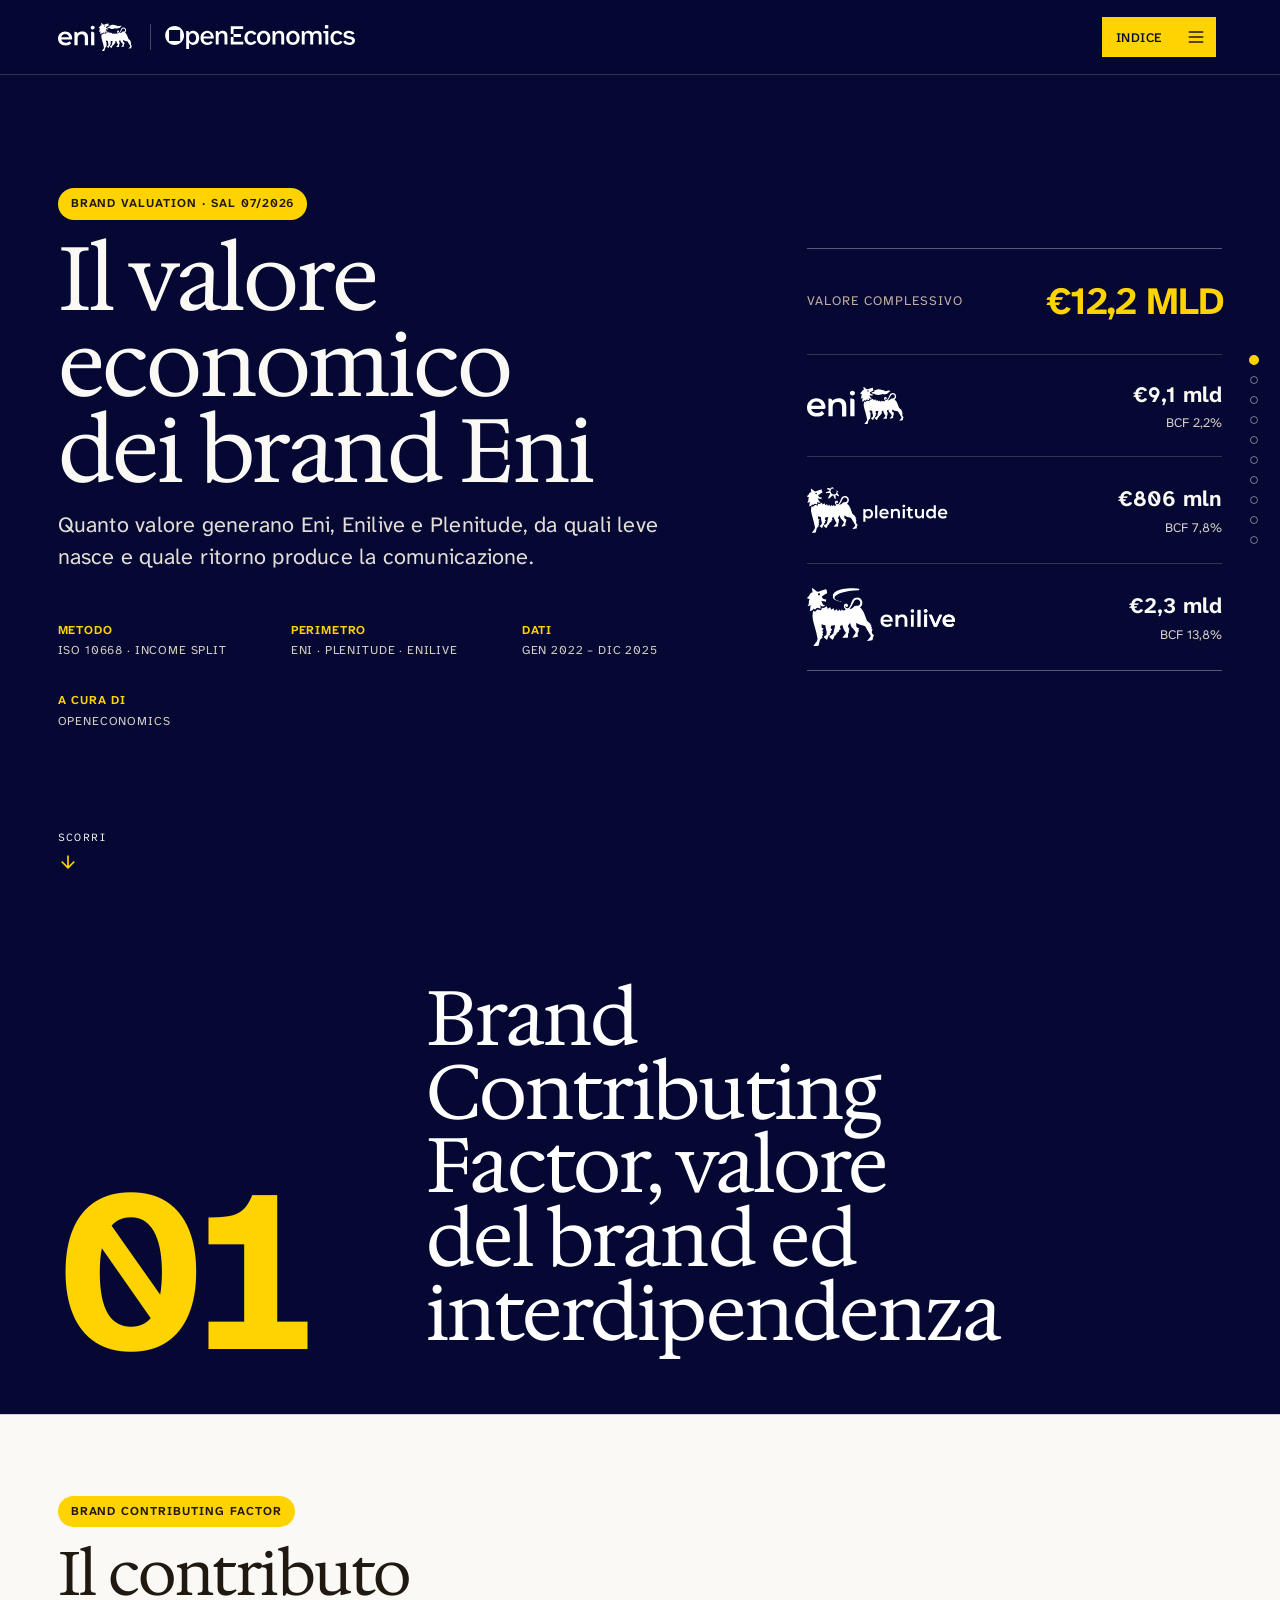
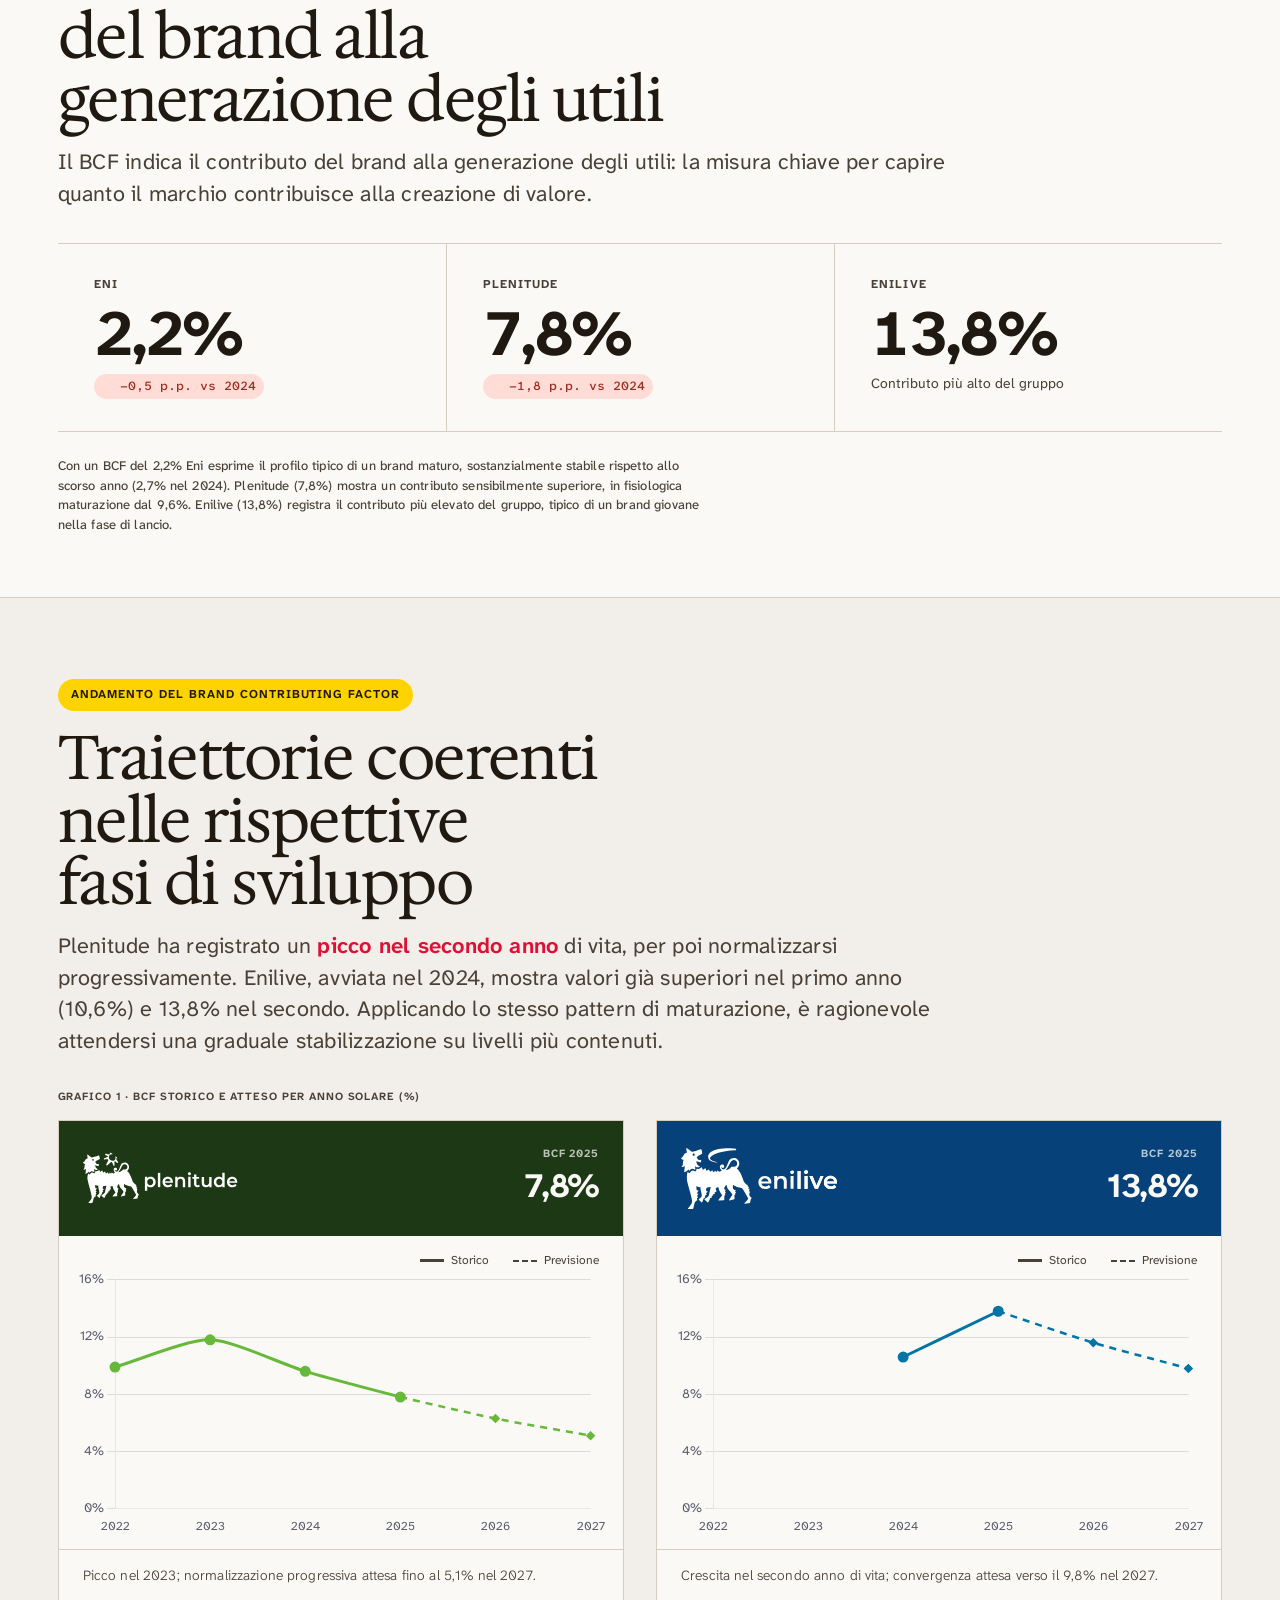
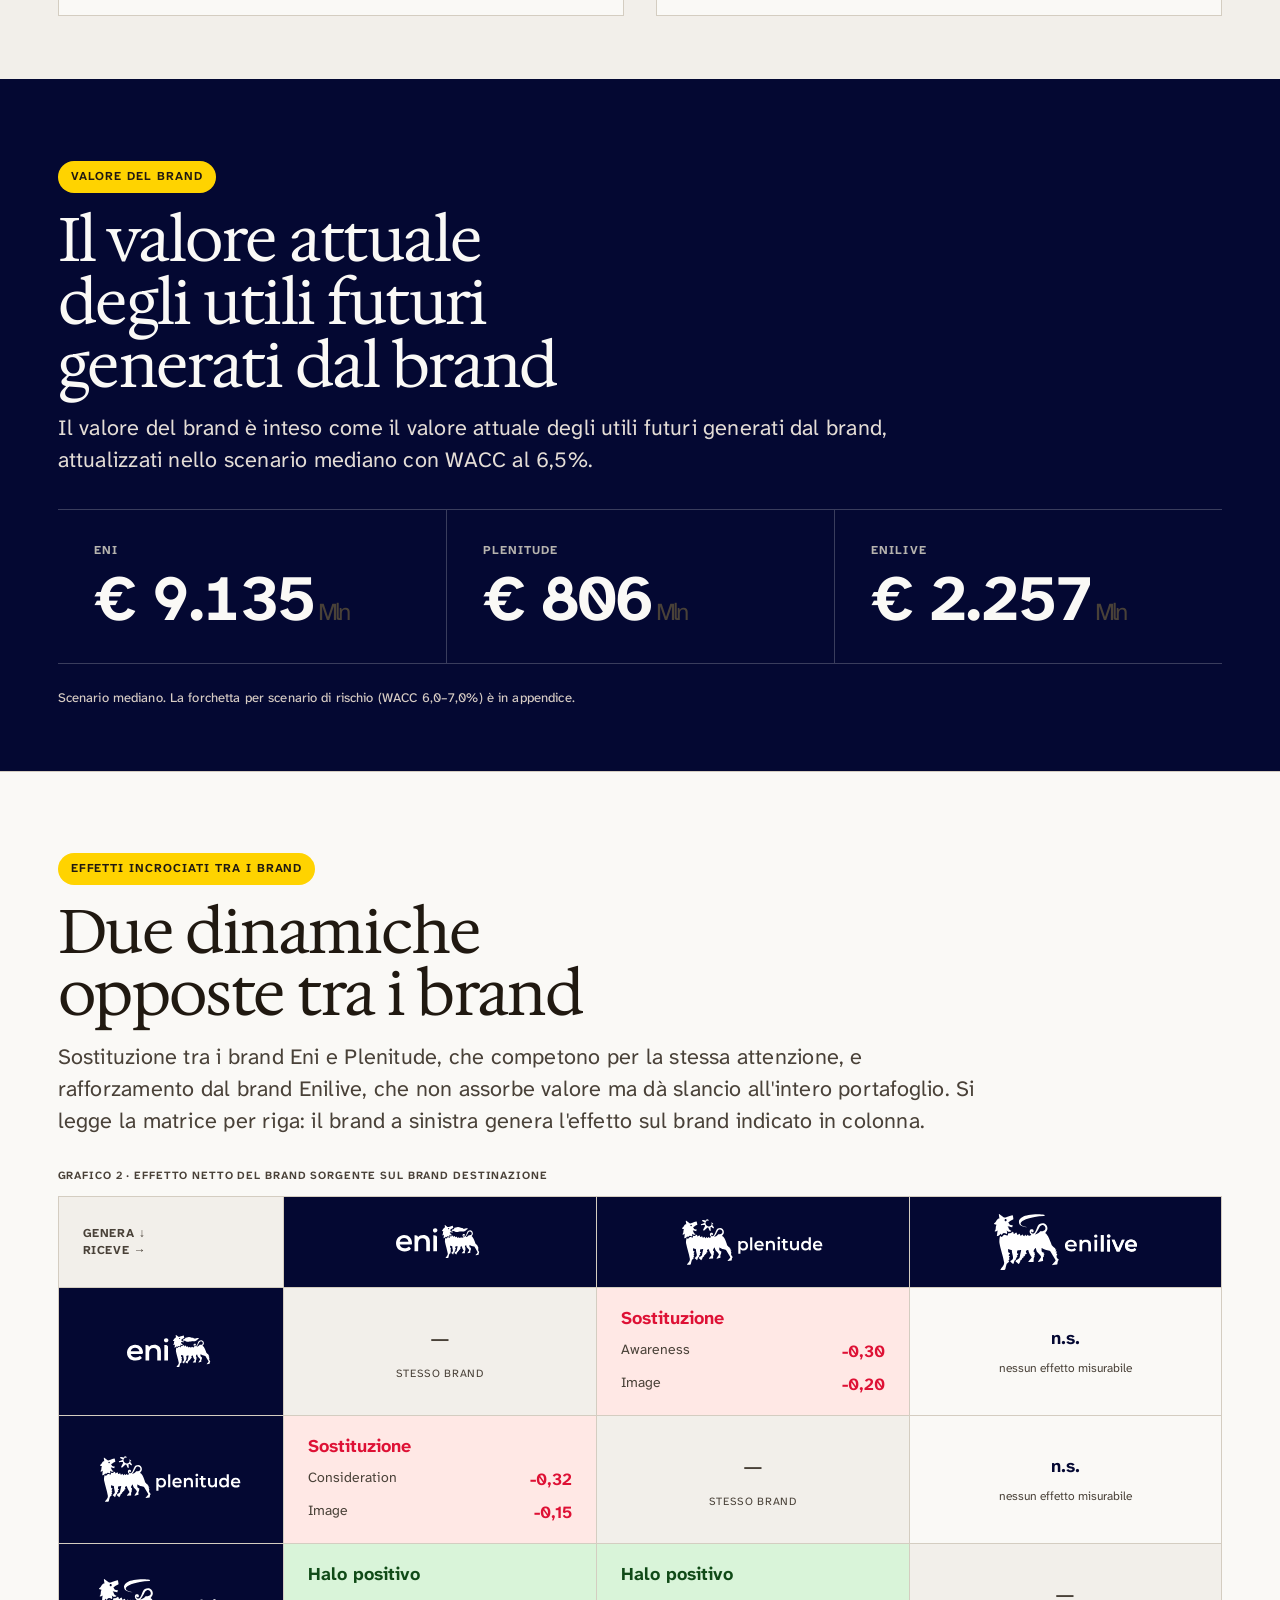
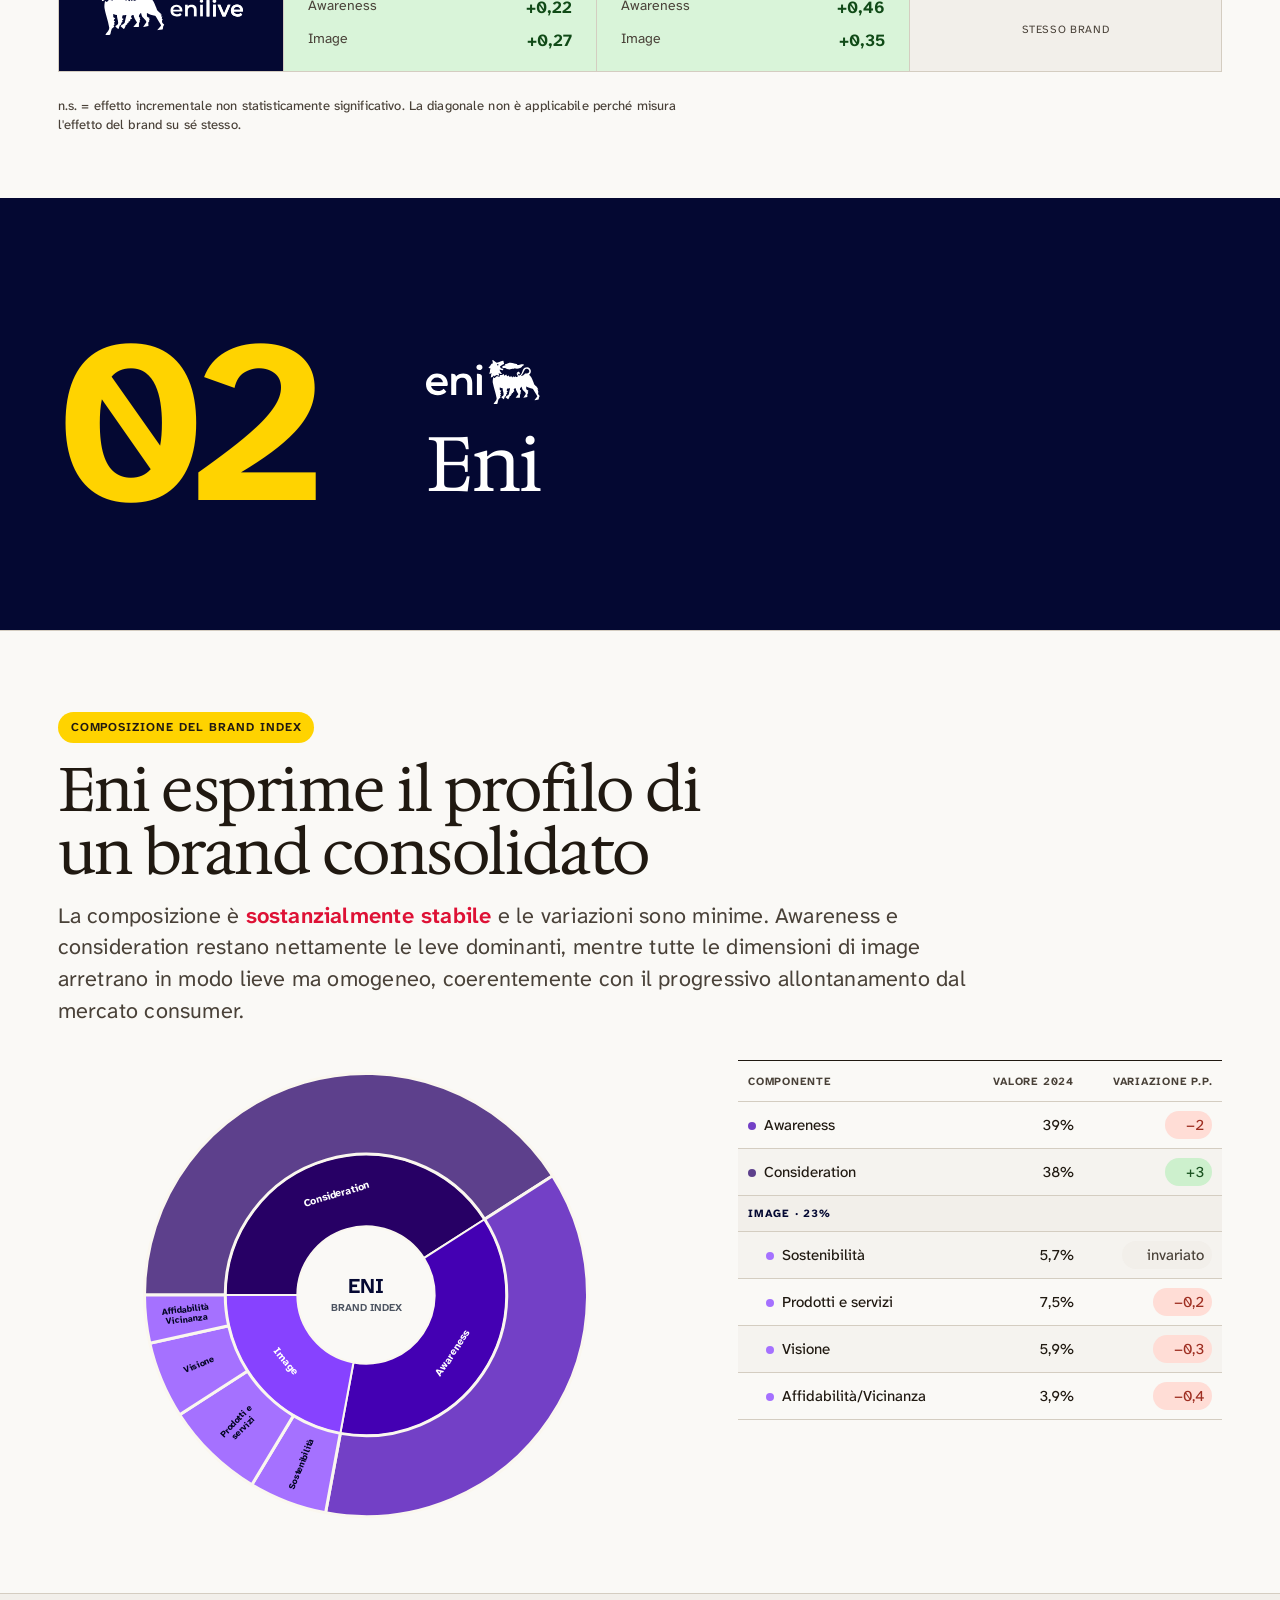
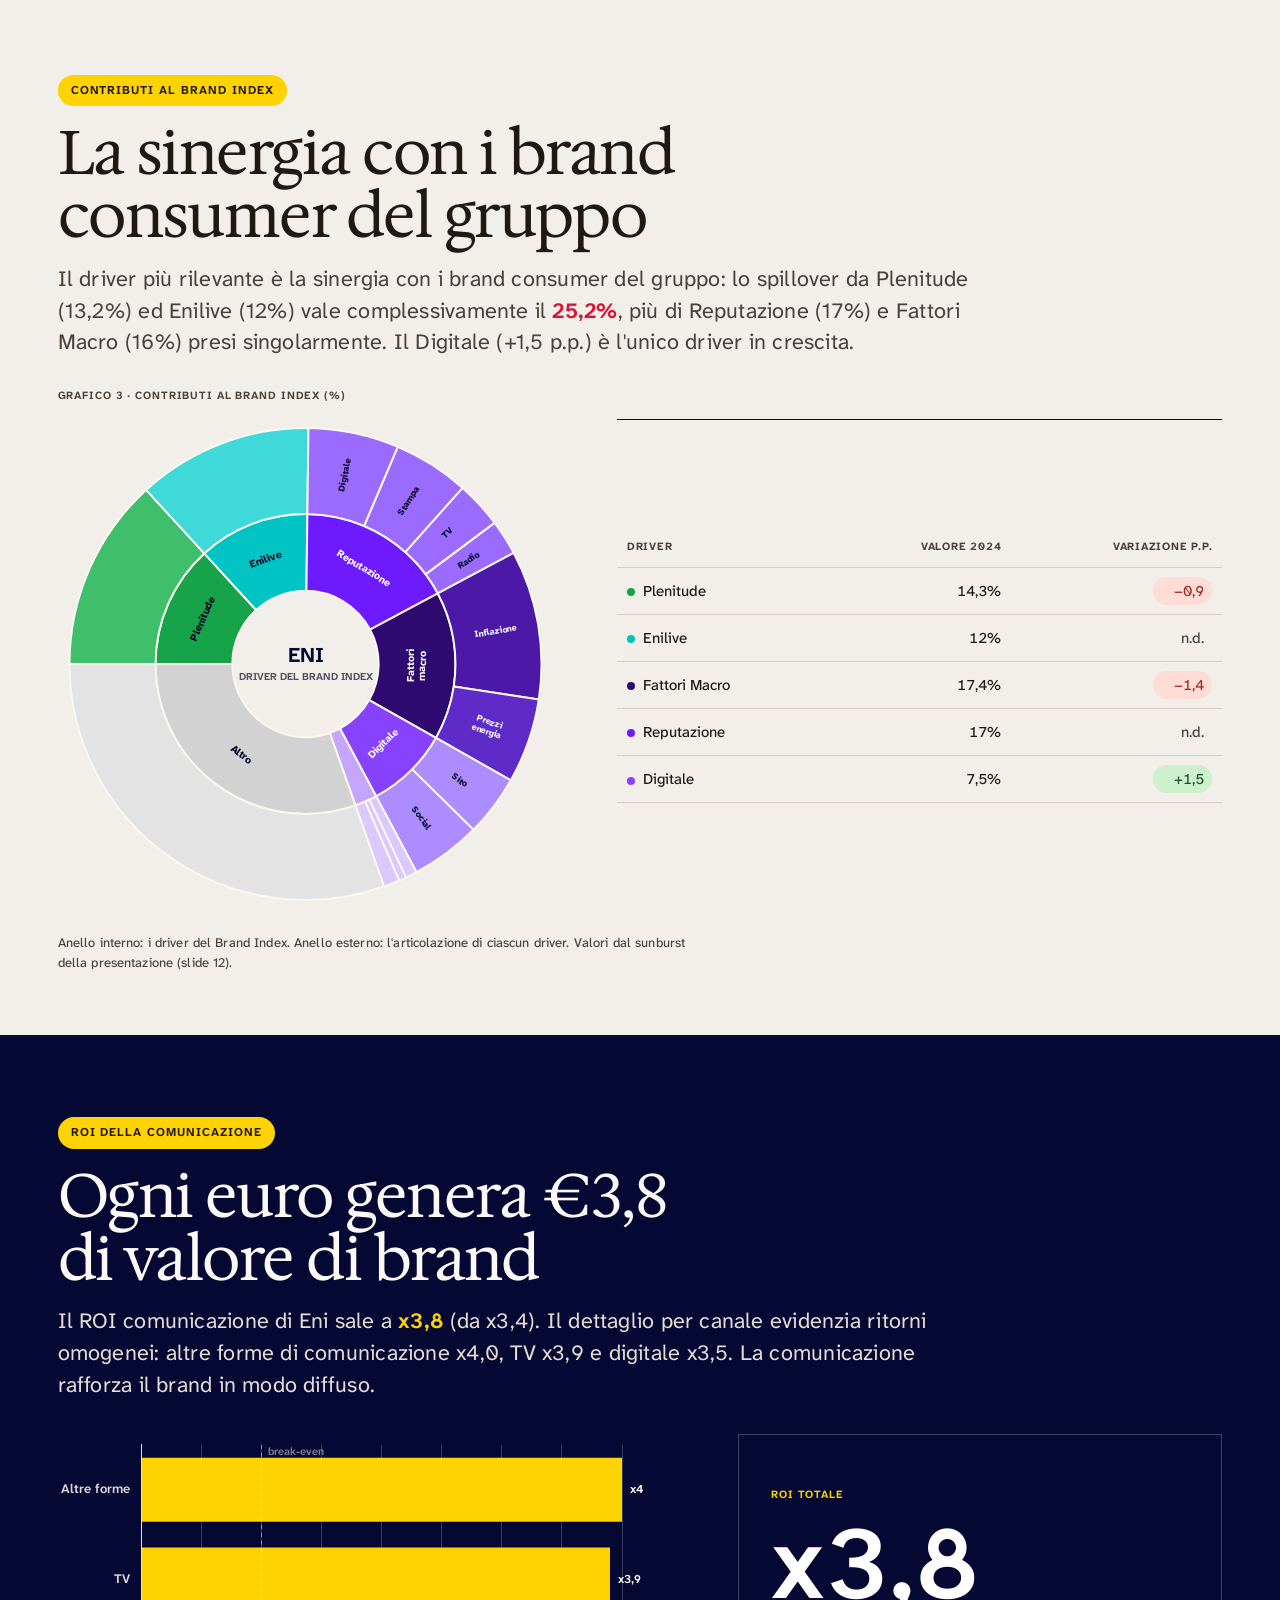
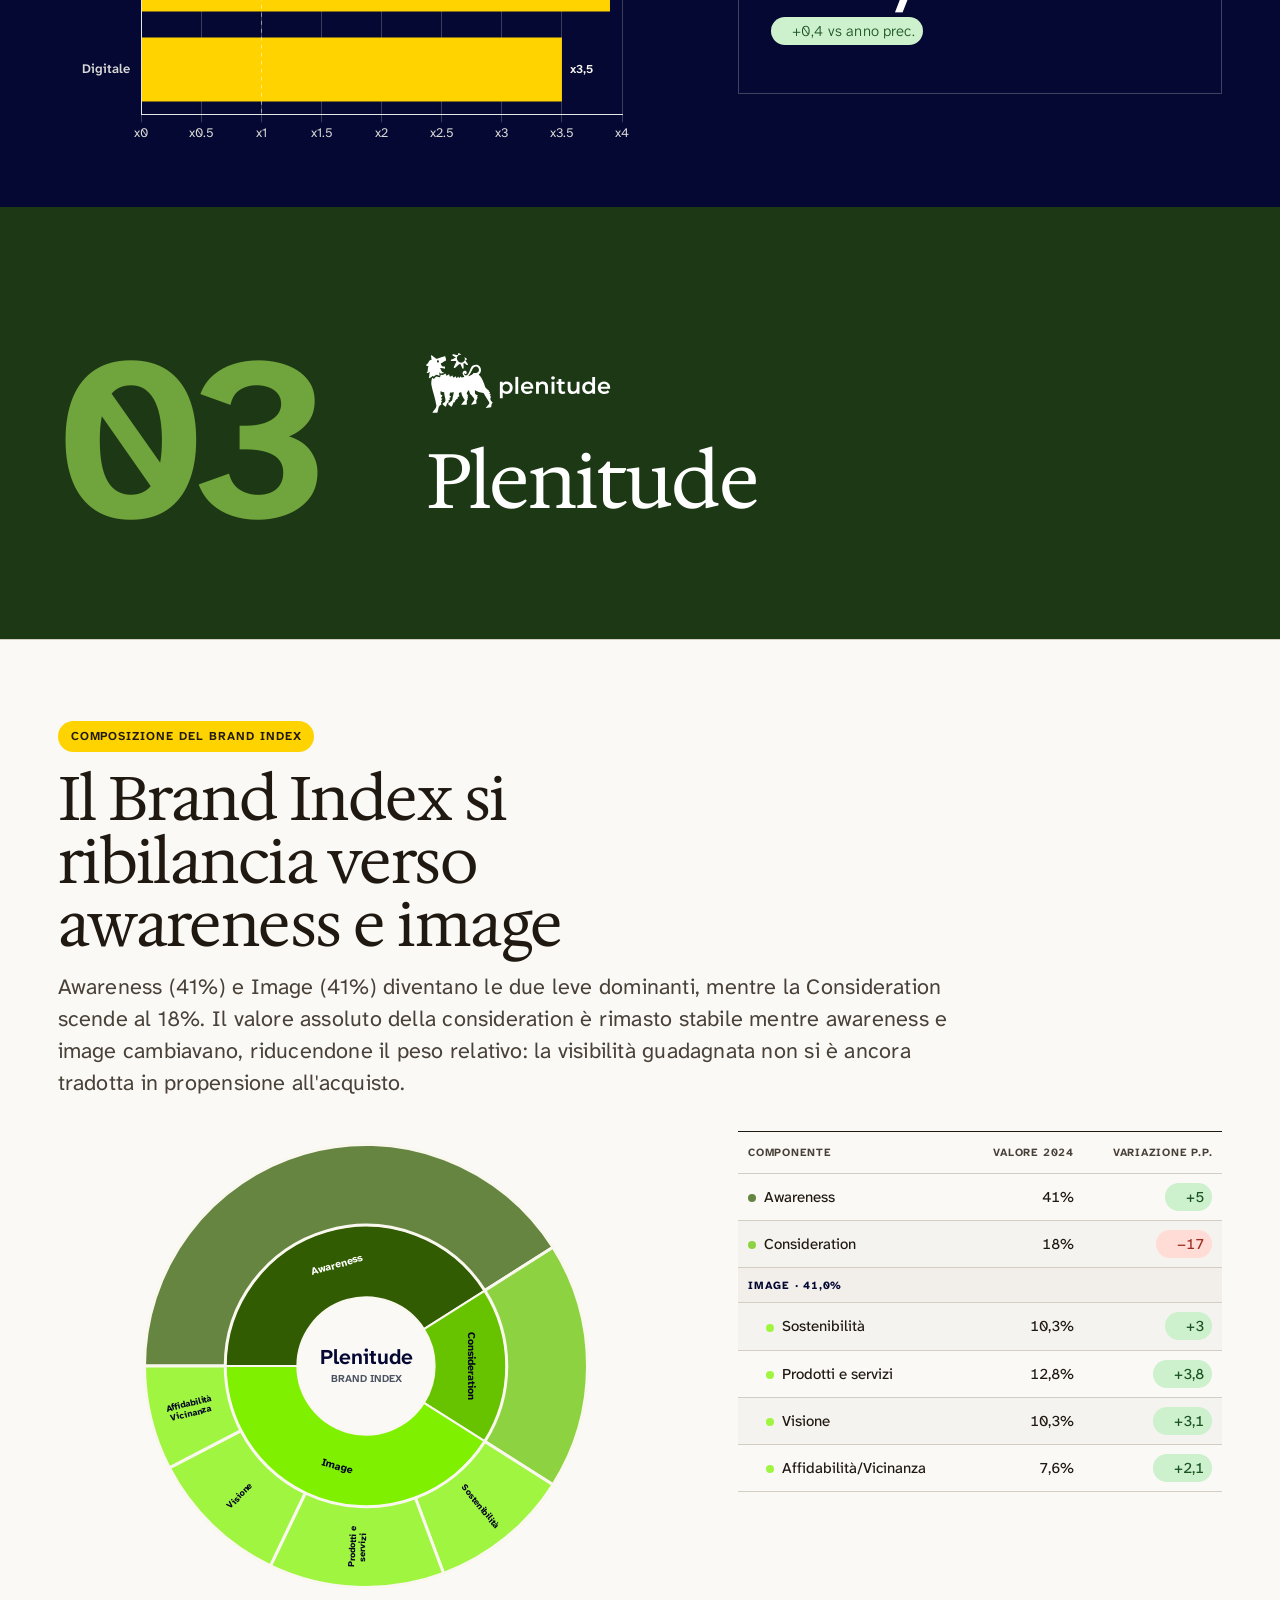
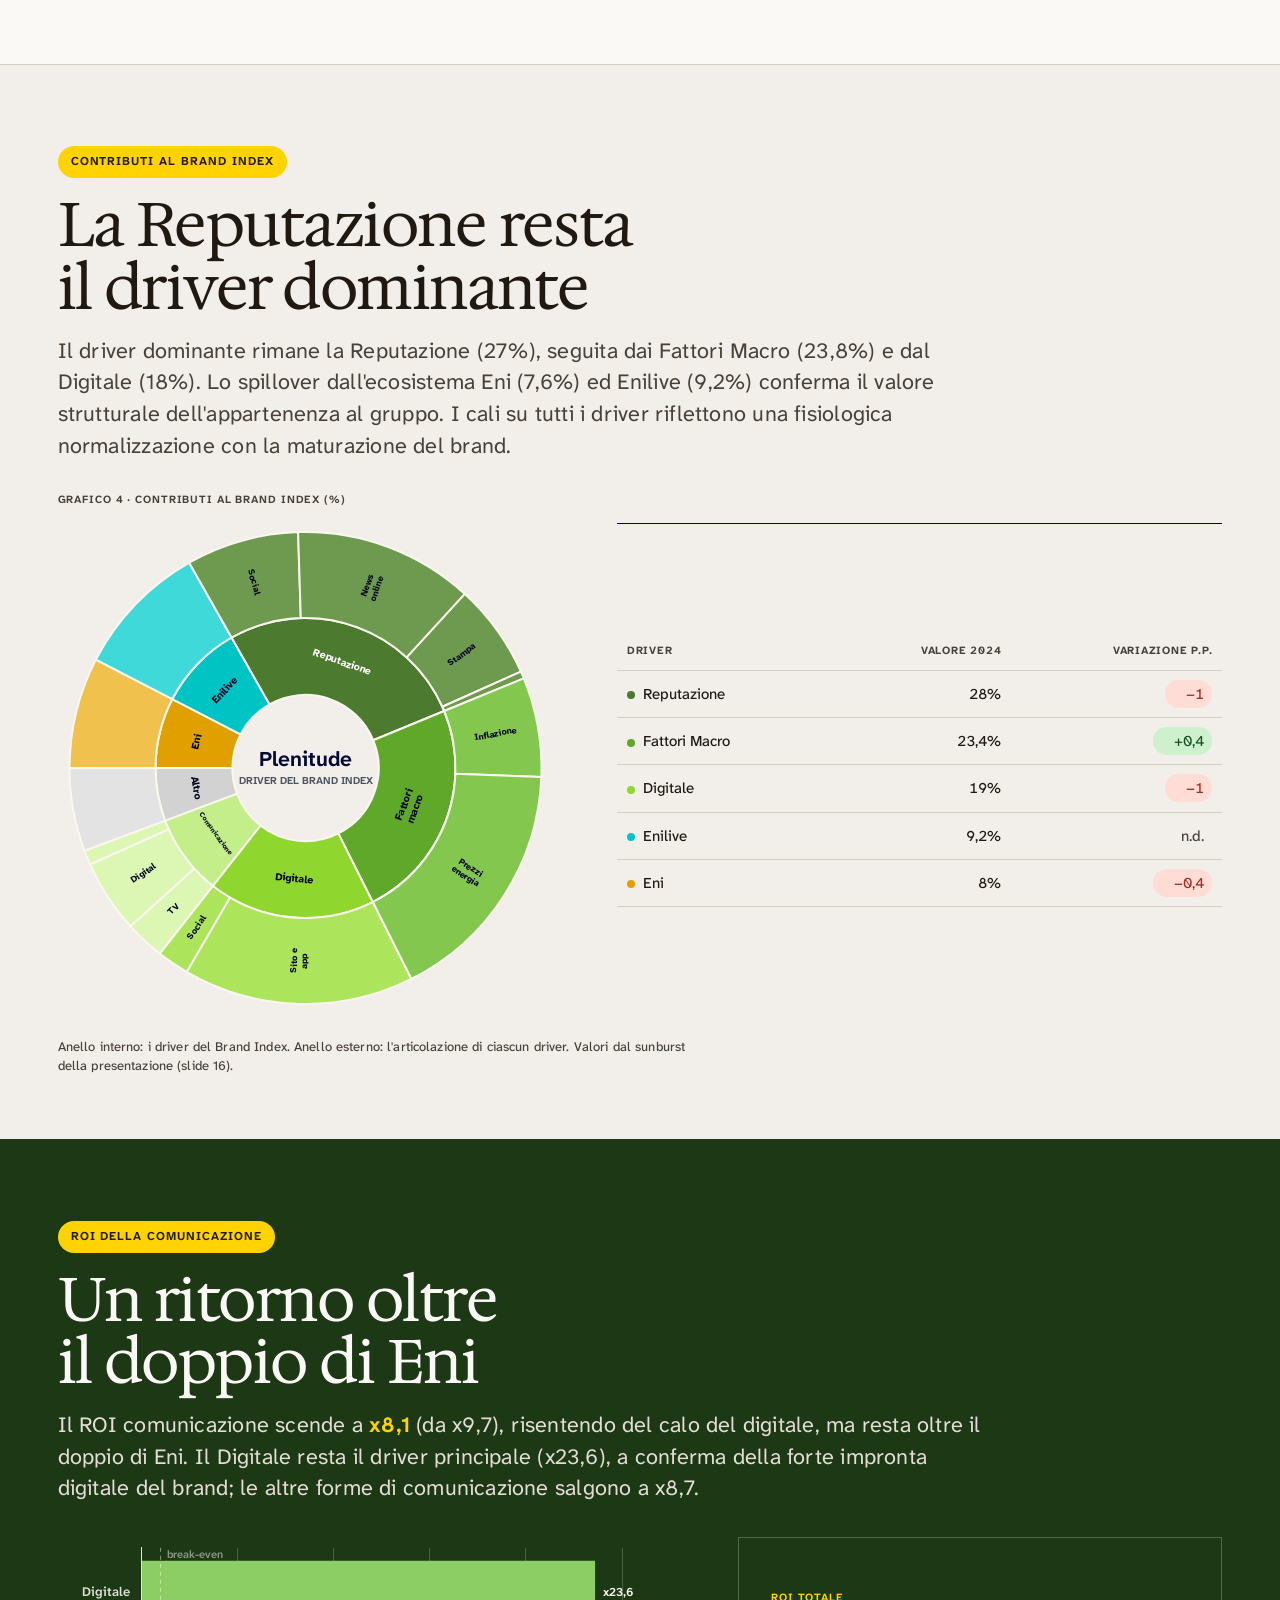
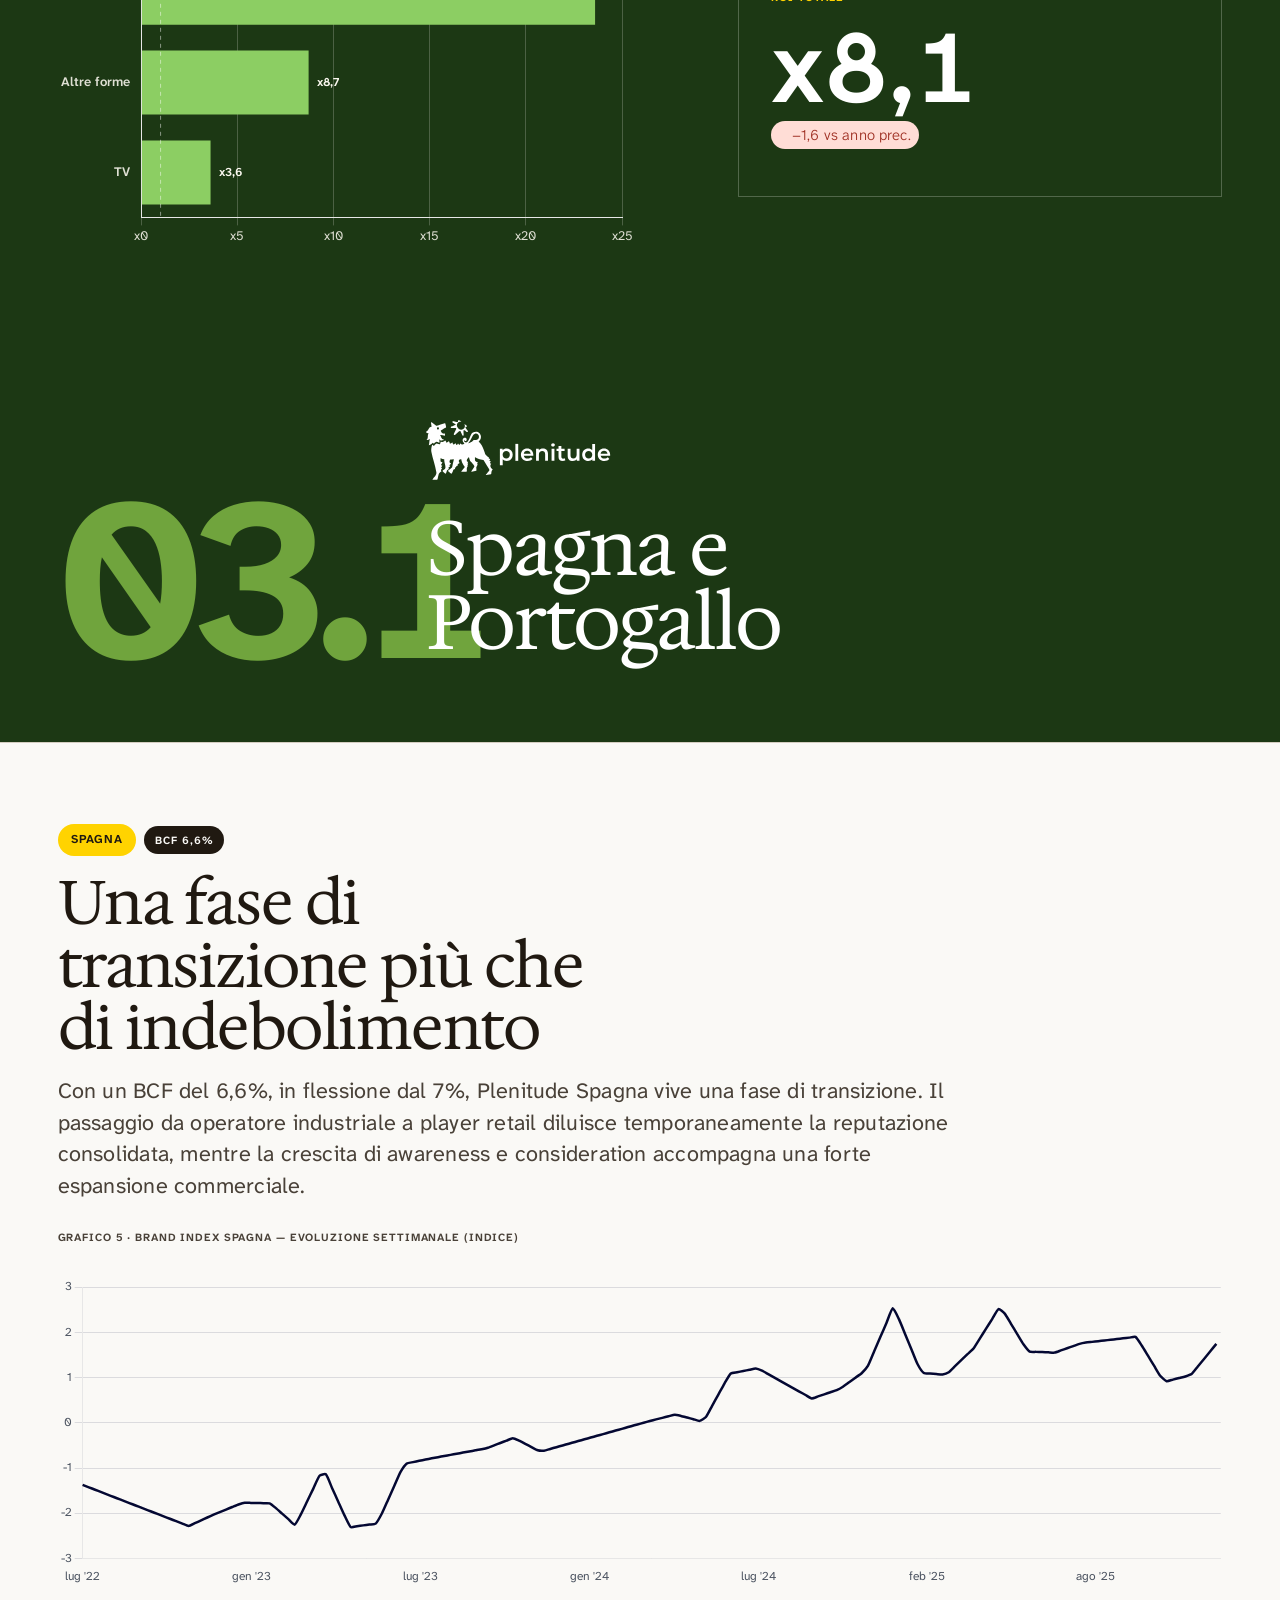
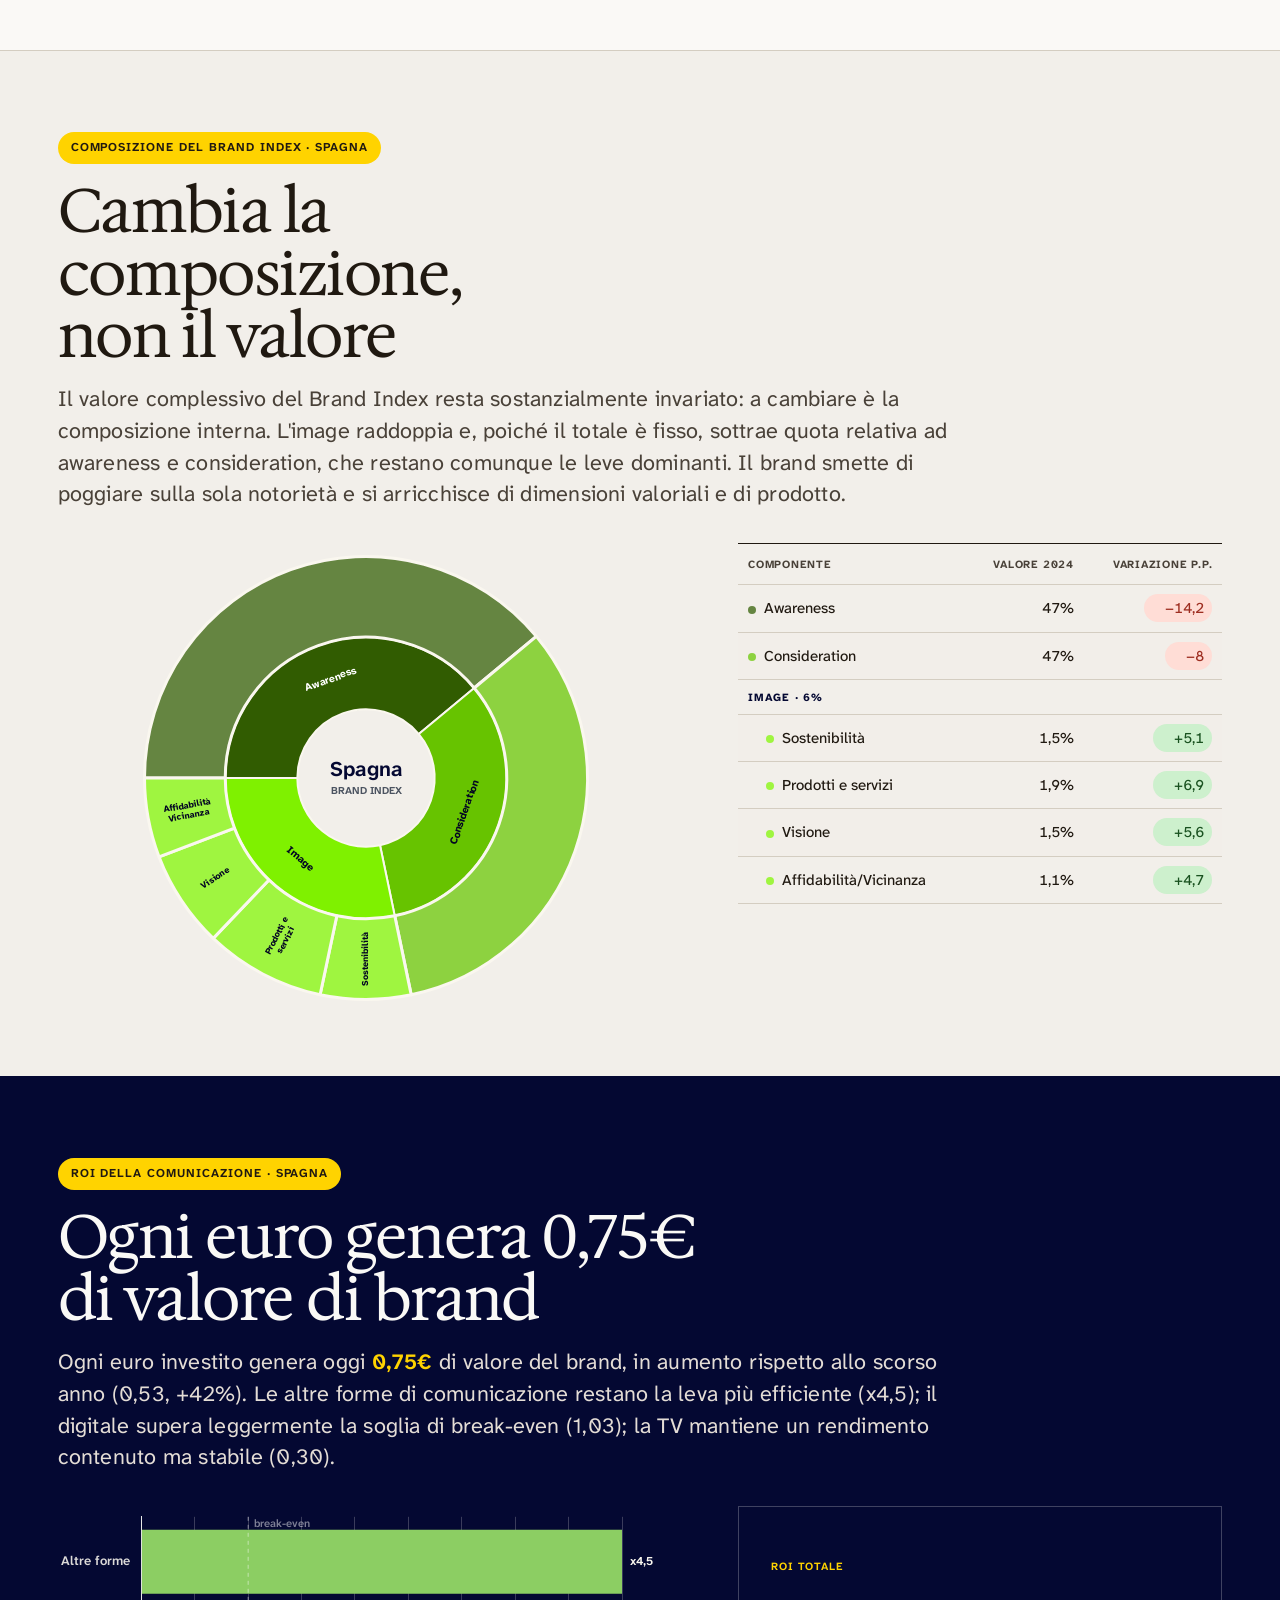
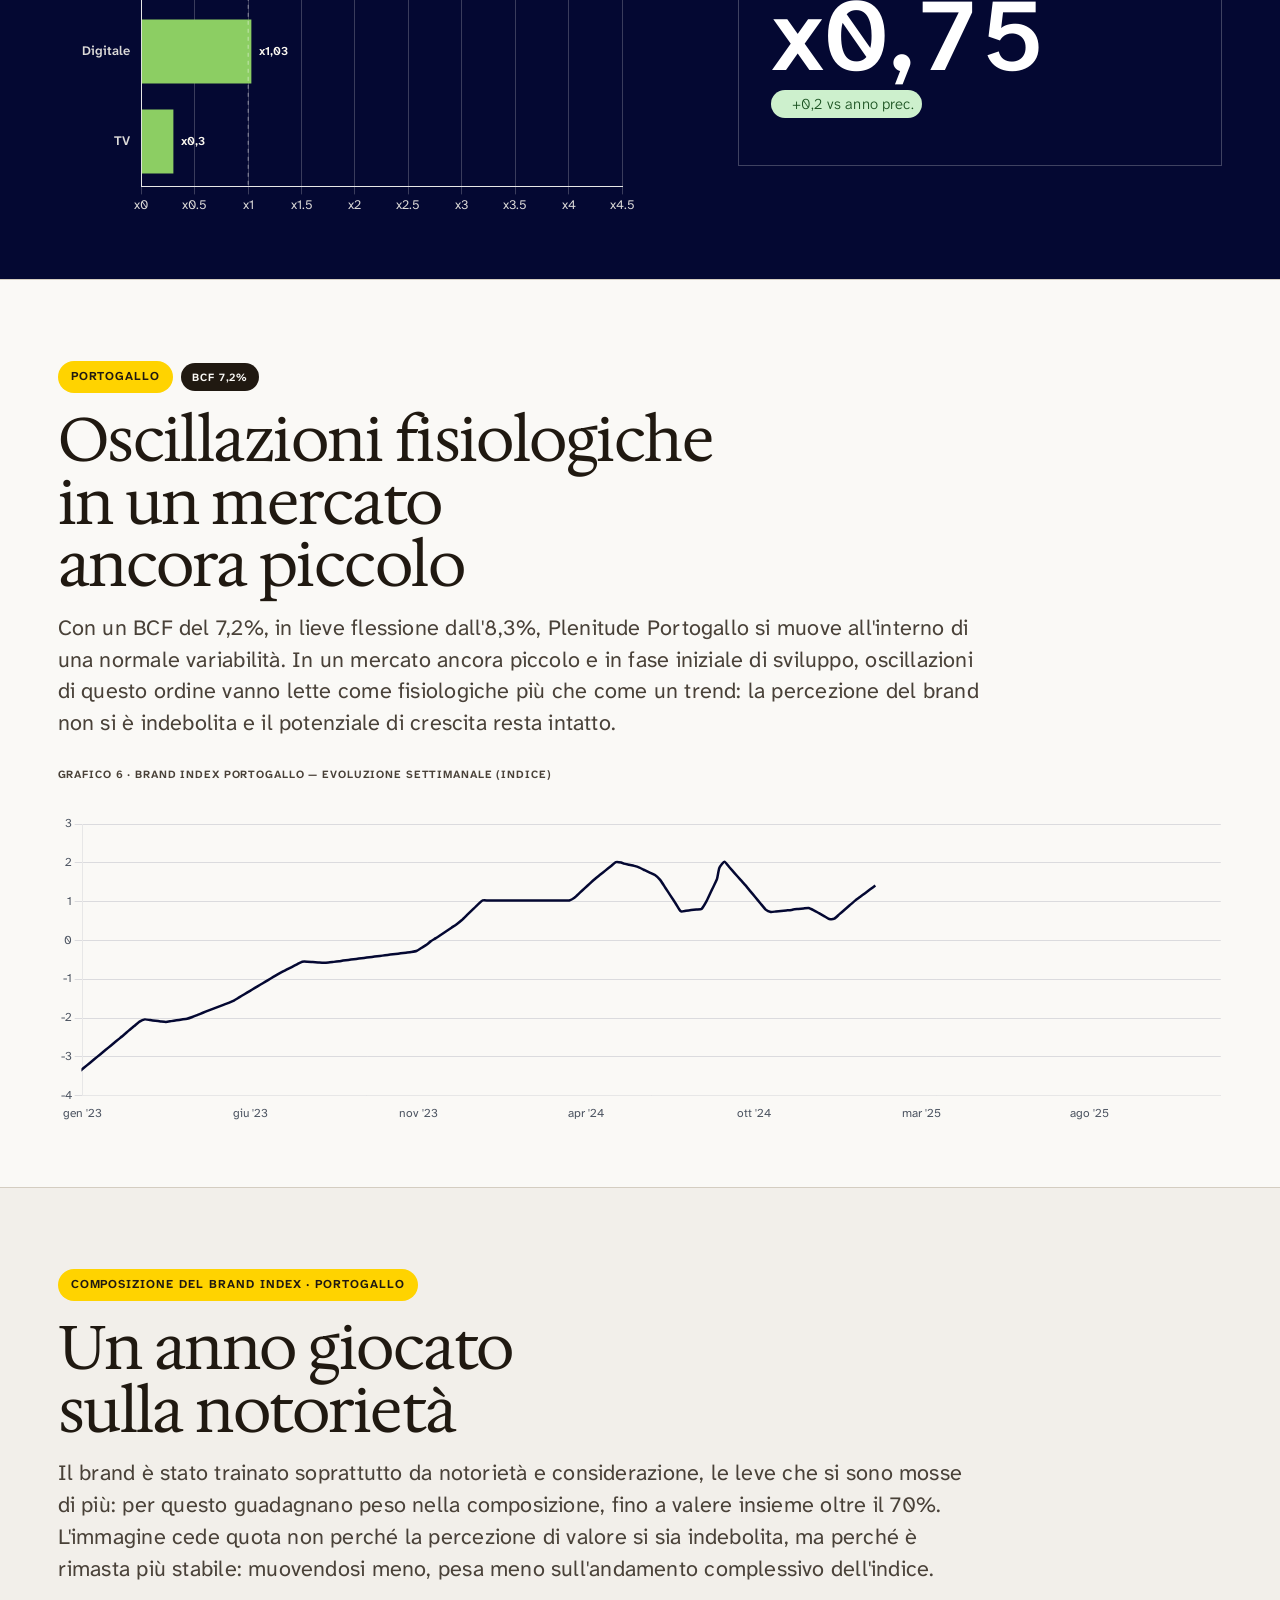
==== index.html @ bb9677ac "Initial import of ENI_BrandValue_web" ====
<!doctype html>
<!-- ============================================================================
     ENI · Enilive · Plenitude — Brand Value  |  Presentazione a scroll (OE DS v4)
     Standalone: apri index.html nel browser. Nessun build, nessuna rete.
     Sposta la cartella dove vuoi: i percorsi sono relativi (ds-kit/, data.js).
     ============================================================================ -->
<html lang="it">
<head>
<meta charset="utf-8">
<meta name="viewport" content="width=device-width,initial-scale=1">
<title>Brand Value — Eni, Enilive e Plenitude · SAL 07/2026</title>
<link rel="stylesheet" href="ds-kit/fonts.css">
<link rel="stylesheet" href="ds-kit/colors_and_type.css">
<link rel="stylesheet" href="ds-kit/components.css">
<style>
:root{ --chip-cap:#B9FF69; --maxw:1140px; --pad:clamp(24px,5vw,72px); }
body{
  --accent:var(--oe-bluette-700); --accent-deep:var(--oe-bluette-900);
  --tint:var(--oe-bluette-050); --pop:var(--oe-lime-400); --pop-on-dark:var(--oe-lime-400);
  /* colori di brand per la data-viz (dataviz palette DS) */
  --c-eni:var(--oe-yellow-600); --c-plenitude:var(--oe-lime-500); --c-enilive:var(--oe-green-600);
}
*,*::before,*::after{box-sizing:border-box}
html{scroll-behavior:smooth}
body{margin:0;font-family:var(--oe-font-sans);font-weight:300;color:var(--oe-fg);background:#fff;font-size:20px;line-height:1.45;overflow-x:hidden}
img{max-width:100%;display:block;height:auto}
p{margin:0}

/* ── deck / slide ── */
.deck{scroll-snap-type:y proximity}
.slide{min-height:100svh;display:flex;flex-direction:column;justify-content:center;padding:96px var(--pad) 84px;scroll-snap-align:start;position:relative;overflow:hidden}
.slide__inner{max-width:var(--maxw);margin:0 auto;width:100%;position:relative;z-index:2}
.s-tint{background:var(--tint)}
.s-light{background:#fff}
.s-light2{background:var(--oe-gray-100)}
.s-dark{background:var(--accent-deep);color:#fff}
.s-dark h1,.s-dark h2,.s-dark h3{color:#fff}
.s-accent{background:var(--accent);color:#fff}
.s-accent h1,.s-accent h2,.s-accent h3{color:#fff}
[data-dark] h1,[data-dark] h2,[data-dark] h3{color:#fff}
.s-light:not(:first-child)::before,.s-light2::before,.s-tint::before{content:"";position:absolute;left:0;right:0;top:0;height:1px;background:var(--oe-gray-200)}

/* ── tipografia ── */
h1{font-family:var(--oe-font-serif);font-size:clamp(40px,6vw,78px);font-weight:400;line-height:1.03;margin:0;letter-spacing:-.01em}
h2{font-family:var(--oe-font-serif);font-size:clamp(28px,4.2vw,50px);font-weight:400;line-height:1.08;margin:0}
h3{font-family:var(--oe-font-sans);font-weight:600;font-size:20px;margin:0;line-height:1.25}
.lead{font-size:clamp(17px,1.7vw,21px);max-width:70ch;margin-top:20px;color:var(--oe-gray-700);font-weight:300}
.s-dark .lead,.s-accent .lead{color:rgba(255,255,255,.86)}
.lead strong,.body strong{font-weight:600;color:var(--oe-fg)}
.s-dark .lead strong,.s-accent .lead strong{color:#fff}
.lead .hl{color:var(--accent);font-weight:600}
.s-dark .lead .hl,.s-accent .lead .hl{color:var(--pop)}
.body{font-size:16px;line-height:1.6;color:var(--oe-gray-700);font-weight:300;max-width:66ch}
.s-dark .body{color:rgba(255,255,255,.8)}

/* ── chip ── */
.eyebrow-wrap{margin-bottom:20px;display:flex;gap:10px;flex-wrap:wrap;align-items:center}
.chip-cap{display:inline-block;font-family:var(--oe-font-mono);font-size:13px;font-weight:500;text-transform:uppercase;letter-spacing:.03em;background:var(--chip-cap);color:#000;padding:6px 12px;border-radius:2px}
.subchip{display:inline-block;font-family:var(--oe-font-mono);font-size:12px;font-weight:600;text-transform:uppercase;letter-spacing:.03em;background:var(--accent);color:#fff;padding:5px 11px;border-radius:2px}
.s-dark .subchip,.s-accent .subchip{background:#fff;color:var(--accent)}
.fig-label{font-family:var(--oe-font-mono);font-weight:500;font-size:12px;letter-spacing:.04em;text-transform:uppercase;color:var(--oe-gray-600);margin-bottom:10px}
.s-dark .fig-label,.s-accent .fig-label{color:var(--pop)}

/* ── numeri / KPI ── */
.num{font-family:var(--oe-font-sans);font-variant-numeric:tabular-nums;font-feature-settings:"tnum" 1}
.kpi-row{display:grid;grid-template-columns:repeat(auto-fit,minmax(210px,1fr));gap:20px;margin-top:40px}
.kpi{background:#fff;box-shadow:var(--oe-shadow-1);padding:28px 26px;display:flex;flex-direction:column;gap:8px;border-top:3px solid var(--brandc,var(--accent));transition:box-shadow .22s,transform .22s}
.kpi:hover{box-shadow:var(--oe-shadow-2);transform:translateY(-3px)}
.kpi .brand{font-family:var(--oe-font-mono);font-size:12px;text-transform:uppercase;letter-spacing:.03em;color:var(--oe-gray-600)}
.kpi .val{font-family:var(--oe-font-sans);font-variant-numeric:tabular-nums;font-size:clamp(38px,4.6vw,56px);font-weight:600;line-height:1;color:#2C2C2C}
.kpi .unit{font-size:.5em;font-weight:400;color:var(--oe-gray-600)}
.kpi .sub{font-size:13.5px;color:var(--oe-gray-700);font-weight:300;line-height:1.4}
.kpi .delta{font-family:var(--oe-font-mono);font-size:12.5px;display:inline-flex;align-items:center;gap:5px;font-weight:500}
.delta.up{color:var(--oe-lime-800)} .delta.down{color:var(--oe-magenta-700)} .delta.flat{color:var(--oe-gray-600)}
.delta svg{width:13px;height:13px;stroke-width:2.2;fill:none;stroke-linecap:round;stroke-linejoin:round}
.s-dark .kpi,.s-accent .kpi{background:rgba(255,255,255,.06);box-shadow:none;border-top-color:var(--brandc,var(--pop))}
.s-dark .kpi .val,.s-accent .kpi .val{color:#fff}
.s-dark .kpi .brand,.s-dark .kpi .sub,.s-accent .kpi .brand,.s-accent .kpi .sub{color:rgba(255,255,255,.75)}

/* ── chart ── */
.chart-grid{display:grid;grid-template-columns:1.15fr .85fr;gap:clamp(28px,4vw,56px);align-items:center;margin-top:36px}
.chart-grid.rev{grid-template-columns:.85fr 1.15fr}
.chart-box{position:relative;width:100%}
.chart-box.h-sm{height:300px} .chart-box.h-md{height:380px} .chart-box.h-lg{height:440px}
.chart-full{margin-top:34px}
@media(max-width:860px){.chart-grid,.chart-grid.rev{grid-template-columns:1fr}}

/* ── tabella ── */
.tbl-wrap{overflow-x:auto}
.tbl{width:100%;border-collapse:collapse;font-size:15.5px;font-variant-numeric:tabular-nums;font-family:var(--oe-font-sans)}
.tbl th{background:var(--accent);color:#fff;text-align:left;padding:11px 13px;font-family:var(--oe-font-sans);text-transform:uppercase;font-size:12px;font-weight:500;letter-spacing:.02em;white-space:nowrap}
.tbl th.r,.tbl td.r{text-align:right}
.tbl td{padding:10px 13px;border-bottom:1px solid var(--oe-gray-200);color:var(--oe-fg);font-weight:300}
.tbl tbody tr:nth-child(even) td{background:var(--oe-gray-100)}
.tbl .swatch{display:inline-block;width:10px;height:10px;border-radius:2px;margin-right:8px;vertical-align:middle}
.tbl tr.grp td{background:var(--tint)!important;font-family:var(--oe-font-mono);font-size:11.5px;text-transform:uppercase;letter-spacing:.04em;color:var(--accent);font-weight:500;padding-top:8px;padding-bottom:8px}
.tbl tr.sub td:first-child{padding-left:28px}
.s-dark .tbl td{color:rgba(255,255,255,.9);border-bottom-color:rgba(255,255,255,.14)}
.s-dark .tbl tbody tr:nth-child(even) td{background:rgba(255,255,255,.05)}

/* ── card / step ── */
.cards{display:grid;grid-template-columns:repeat(auto-fit,minmax(230px,1fr));gap:20px;margin-top:40px}
.card{background:#fff;box-shadow:var(--oe-shadow-1);padding:26px;display:flex;flex-direction:column;gap:10px;border-top:3px solid var(--accent);transition:box-shadow .22s,transform .22s}
.card:hover{box-shadow:var(--oe-shadow-2);transform:translateY(-3px)}
.card p{font-size:15px;color:var(--oe-gray-700);line-height:1.55;font-weight:300}
.s-dark .card{background:rgba(255,255,255,.06);box-shadow:none}
.s-dark .card p{color:rgba(255,255,255,.8)}
.card .ic{width:44px;height:44px;display:grid;place-items:center;background:var(--tint);margin-bottom:4px}
.card .ic svg{width:24px;height:24px;stroke:var(--accent);stroke-width:1.7;fill:none;stroke-linecap:round;stroke-linejoin:round}
.s-dark .card .ic{background:rgba(185,255,105,.14)} .s-dark .card .ic svg{stroke:var(--pop)}

/* ── Serie A hero + CTA ── */
.seriea-hero{display:grid;grid-template-columns:1.25fr 1fr;gap:clamp(28px,5vw,56px);align-items:center;margin:34px 0 6px}
@media(max-width:820px){.seriea-hero{grid-template-columns:1fr;gap:26px}}
.seriea-big{display:flex;flex-direction:column;gap:16px}
.seriea-num{font-family:var(--oe-font-sans);font-variant-numeric:tabular-nums;font-weight:700;font-size:clamp(76px,12vw,148px);line-height:.82;color:#fff}
.seriea-num small{font-size:.26em;font-weight:500;color:var(--pop)}
.seriea-cap{font-size:15.5px;line-height:1.55;color:rgba(255,255,255,.85);font-weight:300;max-width:38ch}
.seriea-cap strong{color:#fff;font-weight:600}
.seriea-tri{background:rgba(255,255,255,.06);padding:20px 24px;border-left:3px solid var(--pop)}
.seriea-tri .fig-label{margin-bottom:8px}
.seriea-tri__row{display:flex;justify-content:space-between;align-items:baseline;gap:16px;padding:11px 0;border-bottom:1px solid rgba(255,255,255,.12);font-size:15px}
.seriea-tri__row:last-child{border-bottom:0}
.seriea-tri__row span{color:rgba(255,255,255,.72);font-weight:300}
.seriea-tri__row b{font-family:var(--oe-font-sans);font-variant-numeric:tabular-nums;font-weight:600;color:#fff}
.seriea-tri__row--hl b{color:var(--pop);font-size:18px}
.cta-btn{display:inline-flex;align-items:stretch;gap:4px;text-decoration:none;font-family:var(--oe-font-mono);text-transform:uppercase;font-size:14px;letter-spacing:.02em;margin-top:32px}
.cta-btn .label{background:var(--pop);color:#040832;height:52px;display:flex;align-items:center;padding:0 24px;font-weight:600}
.cta-btn .tile{width:52px;background:var(--pop);display:grid;place-items:center;transition:transform .2s}
.cta-btn .tile svg{width:22px;height:22px;stroke:#040832;stroke-width:2;fill:none;stroke-linecap:round;stroke-linejoin:round}
.cta-btn:hover .tile{transform:translateX(4px)}

/* ── head-to-head competitor matchups ── */
.matchups{display:grid;grid-template-columns:repeat(3,1fr);gap:22px;margin-top:38px}
@media(max-width:960px){.matchups{grid-template-columns:1fr;max-width:600px}}
.mcard{background:#fff;box-shadow:var(--oe-shadow-1);border-top:3px solid var(--gcol,var(--accent));padding:24px 22px;display:flex;flex-direction:column;gap:18px;transition:box-shadow .22s,transform .22s}
.mcard:hover{box-shadow:var(--oe-shadow-2);transform:translateY(-3px)}
.mcard__head{display:flex;align-items:flex-start;justify-content:space-between;gap:10px}
.mteam{font-family:var(--oe-font-sans);font-weight:700;font-size:19px;line-height:1.05}
.mteam small{display:block;font-family:var(--oe-font-mono);font-size:9.5px;font-weight:500;letter-spacing:.05em;text-transform:uppercase;color:var(--oe-gray-500);margin-top:5px}
.mteam.r{text-align:right}
.mvs{font-family:var(--oe-font-mono);font-size:11px;color:var(--oe-gray-400);text-transform:uppercase;letter-spacing:.06em;padding-top:4px}
.mrows{display:flex;flex-direction:column;gap:14px}
.mrow__label{font-family:var(--oe-font-mono);font-size:10.5px;text-transform:uppercase;letter-spacing:.04em;color:var(--oe-gray-600);text-align:center;margin-bottom:6px}
.mgrid{display:grid;grid-template-columns:minmax(40px,auto) 1fr 1fr minmax(40px,auto);gap:7px;align-items:center}
.mtrack{height:13px;display:flex}
.mtrack.l{justify-content:flex-end}
.mbar{height:100%;border-radius:1px;min-width:3px;transition:width .6s var(--oe-ease)}
.mval{font-family:var(--oe-font-sans);font-variant-numeric:tabular-nums;font-size:13px;font-weight:700}
.mval.l{text-align:right} .mval.r{text-align:left}
.mcard__verdict{font-size:13px;color:var(--oe-gray-700);line-height:1.5;font-weight:300;border-top:1px solid var(--oe-gray-200);padding-top:14px}

/* ── compare ── */
.compare{display:grid;grid-template-columns:repeat(auto-fit,minmax(260px,1fr));gap:22px;margin-top:38px}
.compare__col{background:#fff;box-shadow:var(--oe-shadow-1);padding:28px;border-top:3px solid var(--accent)}
.compare__col h3{font-family:var(--oe-font-serif);font-weight:400;font-size:24px;margin:8px 0 10px}
.compare__col p{font-size:15px;color:var(--oe-gray-700);line-height:1.55;font-weight:300}
[data-dark] .compare__col{background:rgba(255,255,255,.07);box-shadow:none;border-top-color:rgba(255,255,255,.28)}
[data-dark] .compare__col h3{color:#fff}
[data-dark] .compare__col p{color:rgba(255,255,255,.82)}

/* ── chapter divider ── */
.s-chapter{background:var(--accent-deep);color:#fff;justify-content:center}
.s-chapter .chap-num{font-family:var(--oe-font-sans);font-variant-numeric:tabular-nums;font-size:clamp(90px,20vw,220px);font-weight:600;line-height:.85;color:var(--pop);letter-spacing:-.03em}
.s-chapter h1{max-width:20ch;margin-top:10px}
.s-chapter .starfield{opacity:.5}

/* ── starfield (cosmo) ── */
.starfield{position:absolute;inset:0;z-index:0;pointer-events:none;
  background:
    radial-gradient(1200px 500px at 68% 8%, rgba(137,66,255,.35), transparent 60%),
    radial-gradient(900px 600px at 20% 100%, rgba(185,255,105,.10), transparent 55%);}
.starfield canvas{position:absolute;inset:0;width:100%;height:100%}

/* ── hero ── */
.s-hero{background:var(--accent-deep);color:#fff}
.s-hero .horizon{position:absolute;left:0;right:0;bottom:0;height:34%;z-index:1;pointer-events:none;
  background:linear-gradient(to top, rgba(255,140,60,.28), rgba(120,40,140,.10) 55%, transparent);}
.s-hero h1{max-width:16ch}
.s-hero .meta{display:flex;gap:28px;flex-wrap:wrap;margin-top:38px;font-family:var(--oe-font-mono);font-size:13px;letter-spacing:.02em;color:rgba(255,255,255,.7);text-transform:uppercase}
.s-hero .meta b{display:block;color:var(--pop);font-weight:500;margin-bottom:3px}
.scroll-cue{position:absolute;left:50%;bottom:28px;transform:translateX(-50%);z-index:3;display:flex;flex-direction:column;align-items:center;gap:7px;color:rgba(255,255,255,.6);font-family:var(--oe-font-mono);font-size:11px;letter-spacing:.12em;text-transform:uppercase}
.scroll-cue svg{width:20px;height:20px;stroke:var(--pop);stroke-width:2;fill:none;stroke-linecap:round;stroke-linejoin:round;animation:bob 1.8s ease-in-out infinite}
@keyframes bob{0%,100%{transform:translateY(0)}50%{transform:translateY(6px)}}

/* ── halo diagram (custom SVG) ── */
.halo-wrap{margin-top:34px;display:grid;grid-template-columns:1.05fr .95fr;gap:clamp(28px,4vw,56px);align-items:center}
@media(max-width:860px){.halo-wrap{grid-template-columns:1fr}}
.halo-notes{display:grid;gap:18px}
.halo-note{padding:18px;border:1px solid rgba(255,255,255,.18)}
.halo-note h3{font-family:var(--oe-font-sans);font-size:16px;font-weight:600;margin-bottom:4px;color:#fff}
.halo-note p{font-size:14.5px;color:rgba(255,255,255,.78);line-height:1.5;font-weight:300}

/* ── tabs ── */
.tabs{display:flex;gap:4px;margin-top:30px;flex-wrap:wrap}
.tab{font-family:var(--oe-font-mono);font-size:13px;text-transform:uppercase;letter-spacing:.02em;padding:9px 18px;background:var(--oe-gray-100);color:var(--oe-gray-700);border:0;cursor:pointer;transition:background .18s,color .18s;font-weight:500}
.tab[aria-selected="true"]{background:var(--accent);color:#fff}
.s-dark .tab{background:rgba(255,255,255,.08);color:rgba(255,255,255,.8)}
.s-dark .tab[aria-selected="true"]{background:var(--pop);color:#000}

/* ── note / footnote ── */
.note{font-size:13px;color:var(--oe-gray-600);font-weight:300;margin-top:22px;line-height:1.5;max-width:78ch}
.s-dark .note,.s-accent .note{color:rgba(255,255,255,.6)}
.note.star::before{content:"* ";}

/* ── top progress ── */
.progress{position:fixed;top:0;left:0;height:3px;width:0;background:var(--pop);z-index:120;transition:width .1s linear}

/* ── dot-nav (per capitolo) ── */
.navdots{position:fixed;right:18px;top:50%;transform:translateY(-50%);display:flex;flex-direction:column;gap:14px;z-index:90}
.navdots a{width:10px;height:10px;border:1.5px solid var(--oe-gray-400);background:transparent;display:block;border-radius:2px;transition:all .18s;position:relative}
.navdots a::after{content:attr(data-label);position:absolute;right:20px;top:50%;transform:translateY(-50%);white-space:nowrap;font-family:var(--oe-font-mono);font-size:11px;text-transform:uppercase;letter-spacing:.03em;color:var(--accent);background:#fff;box-shadow:var(--oe-shadow-1);padding:4px 9px;opacity:0;pointer-events:none;transition:opacity .16s}
.navdots a:hover::after{opacity:1}
.navdots a.active{background:var(--accent);border-color:var(--accent);transform:scale(1.15)}
body.on-dark .navdots a{border-color:rgba(255,255,255,.45)}
body.on-dark .navdots a.active{background:var(--pop);border-color:var(--pop)}
@media(max-width:900px){.navdots{display:none}}

/* ── topbar (menu + logo) ── */
.topbar{position:fixed;top:0;left:0;right:0;z-index:110;display:flex;align-items:center;justify-content:space-between;padding:16px var(--pad);pointer-events:none}
.topbar>*{pointer-events:auto}
.topbar .logo{height:26px;width:auto;transition:opacity .2s}
.menu-btn{display:inline-flex;align-items:stretch;gap:4px;border:0;background:transparent;cursor:pointer;font-family:var(--oe-font-mono);text-transform:uppercase;font-size:13px;letter-spacing:.03em}
.menu-btn .tile{width:42px;height:42px;background:var(--accent);display:grid;place-items:center;transition:transform .2s}
.menu-btn .tile svg{width:20px;height:20px;stroke:#fff;stroke-width:2;fill:none;stroke-linecap:round;stroke-linejoin:round}
.menu-btn .label{height:42px;display:flex;align-items:center;padding:0 16px;background:var(--accent);color:#fff;font-weight:500}
.menu-btn:hover .tile{transform:scale(1.05)}
body.on-dark .menu-btn .tile,body.on-dark .menu-btn .label{background:var(--pop)}
body.on-dark .menu-btn .tile svg{stroke:#000}
body.on-dark .menu-btn .label{color:#000}

/* ── TOC overlay ── */
.toc{position:fixed;inset:0;z-index:200;background:var(--accent-deep);color:#fff;display:none;flex-direction:column;padding:clamp(28px,6vw,72px);overflow-y:auto}
.toc.open{display:flex}
.toc__head{display:flex;justify-content:space-between;align-items:center;margin-bottom:38px}
.toc__head .chip-cap{background:var(--pop)}
.toc__close{background:transparent;border:0;color:#fff;cursor:pointer;display:inline-flex;align-items:center;gap:8px;font-family:var(--oe-font-mono);text-transform:uppercase;font-size:13px;letter-spacing:.03em}
.toc__close svg{width:22px;height:22px;stroke:var(--pop);stroke-width:2;fill:none;stroke-linecap:round;stroke-linejoin:round}
.toc__grid{display:grid;grid-template-columns:repeat(auto-fit,minmax(260px,1fr));gap:26px 40px;max-width:1200px}
.toc__chap{display:flex;flex-direction:column;gap:9px}
.toc__chap>.n{font-family:var(--oe-font-mono);font-size:12px;letter-spacing:.05em;color:var(--pop);text-transform:uppercase}
.toc__chap>a.h{font-family:var(--oe-font-serif);font-size:21px;color:#fff;text-decoration:none;line-height:1.15}
.toc__chap a.h:hover{color:var(--pop)}
.toc__chap ul{list-style:none;margin:6px 0 0;padding:0;display:grid;gap:5px}
.toc__chap li a{font-size:15px;color:rgba(255,255,255,.72);text-decoration:none;font-weight:300}
.toc__chap li a:hover{color:var(--pop)}

/* ── reveal ── */
.reveal{opacity:0;transform:translateY(24px);transition:opacity .7s var(--oe-ease),transform .7s var(--oe-ease)}
.reveal.in{opacity:1;transform:none}
.reveal .stag{opacity:0;transform:translateY(16px)}
.reveal.in .stag{opacity:1;transform:none;transition:opacity .6s var(--oe-ease),transform .6s var(--oe-ease)}
.reveal.in .stag:nth-child(1){transition-delay:.05s}
.reveal.in .stag:nth-child(2){transition-delay:.13s}
.reveal.in .stag:nth-child(3){transition-delay:.21s}
.reveal.in .stag:nth-child(4){transition-delay:.29s}
@media(prefers-reduced-motion:reduce){.reveal,.reveal .stag{opacity:1;transform:none;transition:none}}

/* ── footer / closing ── */
.closing{background:var(--accent-deep);color:#fff}
.closing .legal{font-size:12.5px;color:rgba(255,255,255,.6);line-height:1.55;max-width:80ch;font-weight:300;margin-top:26px}
.closing .bar{border-top:1px solid rgba(255,255,255,.18);margin-top:30px;padding-top:20px;display:flex;justify-content:space-between;flex-wrap:wrap;gap:12px;font-family:var(--oe-font-mono);font-size:12px;color:rgba(255,255,255,.7);text-transform:uppercase;letter-spacing:.02em}

@media(max-width:768px){
  .slide{min-height:auto;padding:88px var(--pad) 64px}
  .chart-box.h-lg{height:340px}.chart-box.h-md{height:320px}
}
</style>
<link rel=stylesheet href=report.css>
</head>
<body>

<div class="progress" id="progress"></div>

<div class="topbar" id="topbar">
  <div class="topbar__brands">
    <span class="eni-mark-wrap"><img class="eni-mark" src="assets/eni-logo.svg" alt="Eni"></span>
    <span class="brand-divider" aria-hidden="true"></span>
    <img class="logo" id="logo" src="ds-kit/components/logo-white.svg" alt="OpenEconomics">
  </div>
  <button class="menu-btn" id="menuBtn" aria-label="Apri indice">
    <span class="label">Indice</span>
    <span class="tile"><svg viewBox="0 0 24 24"><path d="M4 6h16M4 12h16M4 18h16"/></svg></span>
  </button>
</div>

<nav class="navdots" id="navdots" aria-label="Capitoli"></nav>

<!-- TOC overlay -->
<div class="toc" id="toc" role="dialog" aria-modal="true" aria-label="Indice">
  <div class="toc__head">
    <span class="chip-cap">Indice</span>
    <button class="toc__close" id="tocClose">Chiudi <svg viewBox="0 0 24 24"><path d="M6 6l12 12M18 6L6 18"/></svg></button>
  </div>
  <div class="toc__grid" id="tocGrid"></div>
</div>

<main class="deck" id="deck">

  <!-- ═══════════════ HERO ═══════════════ -->
  <section id="hero" class="slide s-hero" data-chap="Copertina" data-nav="Copertina" data-dark>
    <div class="starfield"><canvas id="stars"></canvas></div>
    <div class="horizon"></div>
    <div class="slide__inner">
      <div class="hero-grid">
        <div class="hero-copy">
          <div class="eyebrow-wrap"><span class="chip-cap">Brand valuation · SAL 07/2026</span></div>
          <h1>Il valore economico<br>dei brand Eni</h1>
          <p class="lead">Quanto valore generano Eni, Enilive e Plenitude, da quali leve nasce e quale ritorno produce la comunicazione.</p>
          <div class="meta">
            <div><b>Metodo</b>ISO 10668 · Income split</div>
            <div><b>Perimetro</b>Eni · Plenitude · Enilive</div>
            <div><b>Dati</b>Gen 2022 – Dic 2025</div>
            <div><b>A cura di</b>OpenEconomics</div>
          </div>
        </div>
        <aside class="hero-portfolio" aria-label="Sintesi del portafoglio brand">
          <div class="hero-portfolio__head"><span>Valore complessivo</span><strong>€12,2 mld</strong></div>
          <div class="hero-brand hero-brand--eni"><img src="assets/eni-logo.svg" alt="Eni"><div><strong>€9,1 mld</strong><span>BCF 2,2%</span></div></div>
          <div class="hero-brand hero-brand--plenitude"><img src="assets/plenitude-logo-white.svg" alt="Plenitude"><div><strong>€806 mln</strong><span>BCF 7,8%</span></div></div>
          <div class="hero-brand hero-brand--enilive"><img src="assets/enilive-logo.svg" alt="Enilive"><div><strong>€2,3 mld</strong><span>BCF 13,8%</span></div></div>
        </aside>
      </div>
    </div>
    <div class="scroll-cue">Scorri<svg viewBox="0 0 24 24"><path d="M12 5v14M5 12l7 7 7-7"/></svg></div>
  </section>

  <!-- ═══════════════ CAP 1 ═══════════════ -->
  <section id="ch1" class="slide s-chapter" data-chap="01 · BCF e valore" data-nav="Capitolo 01" data-dark>
    <div class="starfield"><canvas class="starsX"></canvas></div>
    <div class="slide__inner reveal">
      <div class="chap-num num">01</div>
      <div class="eyebrow-wrap" style="margin-top:14px"><span class="chip-cap">Il quadro d'insieme</span></div>
      <h1>Brand Contributing Factor, valore del brand ed interdipendenza</h1>
    </div>
  </section>

  <section id="bcf" class="slide s-light" data-chap="01 · BCF e valore" data-nav="Brand Contributing Factor">
    <div class="slide__inner reveal">
      <div class="eyebrow-wrap"><span class="chip-cap">Brand Contributing Factor</span></div>
      <h2>Il contributo del brand alla generazione degli utili</h2>
      <p class="lead">Il BCF indica il contributo del brand alla generazione degli utili: la misura chiave per capire quanto il marchio contribuisce alla creazione di valore.</p>
      <div class="kpi-row" id="kpiBcf"></div>
      <p class="note">Con un BCF del 2,2% Eni esprime il profilo tipico di un brand maturo, sostanzialmente stabile rispetto allo scorso anno (2,7% nel 2024). Plenitude (7,8%) mostra un contributo sensibilmente superiore, in fisiologica maturazione dal 9,6%. Enilive (13,8%) registra il contributo più elevato del gruppo, tipico di un brand giovane nella fase di lancio.</p>
    </div>
  </section>

  <section id="bcf-trend" class="slide s-tint" data-chap="01 · BCF e valore" data-nav="Andamento del BCF">
    <div class="slide__inner reveal">
      <div class="eyebrow-wrap"><span class="chip-cap">Andamento del Brand Contributing Factor</span></div>
      <h2>Traiettorie coerenti nelle rispettive fasi di sviluppo</h2>
      <p class="lead">Plenitude ha registrato un <span class="hl">picco nel secondo anno</span> di vita, per poi normalizzarsi progressivamente. Enilive, avviata nel 2024, mostra valori già superiori nel primo anno (10,6%) e 13,8% nel secondo. Applicando lo stesso pattern di maturazione, è ragionevole attendersi una graduale stabilizzazione su livelli più contenuti.</p>
      <div class="fig-label" style="margin-top:30px">Grafico 1 · BCF storico e atteso per anno solare (%)</div>
      <div class="trajectory-grid">
        <article class="trajectory-panel trajectory-panel--plenitude">
          <header><img src="assets/plenitude-logo-white.svg" alt="Plenitude"><div><span>BCF 2025</span><strong>7,8%</strong></div></header>
          <div class="trajectory-key"><span>Storico</span><span>Previsione</span></div>
          <div class="chart-box h-sm"><canvas id="chBcfPlenitude"></canvas></div>
          <p>Picco nel 2023; normalizzazione progressiva attesa fino al 5,1% nel 2027.</p>
        </article>
        <article class="trajectory-panel trajectory-panel--enilive">
          <header><img src="assets/enilive-logo.svg" alt="Enilive"><div><span>BCF 2025</span><strong>13,8%</strong></div></header>
          <div class="trajectory-key"><span>Storico</span><span>Previsione</span></div>
          <div class="chart-box h-sm"><canvas id="chBcfEnilive"></canvas></div>
          <p>Crescita nel secondo anno di vita; convergenza attesa verso il 9,8% nel 2027.</p>
        </article>
      </div>
    </div>
  </section>

  <section id="value" class="slide s-dark" data-chap="01 · BCF e valore" data-nav="Valore del brand" data-dark>
    <div class="slide__inner reveal">
      <div class="eyebrow-wrap"><span class="chip-cap">Valore del brand</span></div>
      <h2>Il valore attuale degli utili futuri generati dal brand</h2>
      <p class="lead">Il valore del brand è inteso come il valore attuale degli utili futuri generati dal brand, attualizzati nello scenario mediano con WACC al 6,5%.</p>
      <div class="kpi-row" id="kpiValue"></div>
      <p class="note">Scenario mediano. La forchetta per scenario di rischio (WACC 6,0–7,0%) è in appendice.</p>
    </div>
  </section>

  <section id="halo" class="slide s-light" data-chap="01 · BCF e valore" data-nav="Effetti incrociati">
    <div class="slide__inner reveal">
      <div class="eyebrow-wrap"><span class="chip-cap">Effetti incrociati tra i brand</span></div>
      <h2>Due dinamiche opposte tra i brand</h2>
      <p class="lead">Sostituzione tra i brand Eni e Plenitude, che competono per la stessa attenzione, e rafforzamento dal brand Enilive, che non assorbe valore ma dà slancio all'intero portafoglio. Si legge la matrice per riga: il brand a sinistra genera l'effetto sul brand indicato in colonna.</p>
      <div class="fig-label" style="margin-top:30px">Grafico 2 · Effetto netto del brand sorgente sul brand destinazione</div>
      <div id="haloMatrix" class="halo-matrix"></div>
      <p class="note">n.s. = effetto incrementale non statisticamente significativo. La diagonale non è applicabile perché misura l'effetto del brand su sé stesso.</p>
    </div>
  </section>

  <!-- ═══════════════ CAP 2 — ENI ═══════════════ -->
  <section id="ch2" class="slide s-chapter" data-chap="02 · Eni" data-nav="Capitolo 02" data-dark>
    <div class="starfield"><canvas class="starsX"></canvas></div>
    <div class="slide__inner reveal">
      <div class="chap-num num">02</div>
      <div class="eyebrow-wrap" style="margin-top:14px"><span class="chip-cap">Focus</span></div>
      <div class="chapter-heading"><img class="chapter-logo chapter-logo--eni" src="assets/eni-logo.svg" alt="Eni"><h1>Eni</h1></div>
    </div>
  </section>

  <section id="eni-comp" class="slide s-light" data-chap="02 · Eni" data-nav="Composizione Brand Index Eni">
    <div class="slide__inner reveal">
      <div class="eyebrow-wrap"><span class="chip-cap">Composizione del Brand Index</span></div>
      <h2>Eni esprime il profilo di un brand consolidato</h2>
      <p class="lead">La composizione è <span class="hl">sostanzialmente stabile</span> e le variazioni sono minime. Awareness e consideration restano nettamente le leve dominanti, mentre tutte le dimensioni di image arretrano in modo lieve ma omogeneo, coerentemente con il progressivo allontanamento dal mercato consumer.</p>
      <div class="chart-grid" data-comp="eni">
        <div class="chart-box h-md"><canvas></canvas></div>
        <div class="tbl-wrap"><table class="tbl" data-comptable></table></div>
      </div>
    </div>
  </section>

  <section id="eni-contr" class="slide s-tint" data-chap="02 · Eni" data-nav="Contributi al Brand Index Eni">
    <div class="slide__inner reveal">
      <div class="eyebrow-wrap"><span class="chip-cap">Contributi al Brand Index</span></div>
      <h2>La sinergia con i brand consumer del gruppo</h2>
      <p class="lead">Il driver più rilevante è la sinergia con i brand consumer del gruppo: lo spillover da Plenitude (13,2%) ed Enilive (12%) vale complessivamente il <span class="hl">25,2%</span>, più di Reputazione (17%) e Fattori Macro (16%) presi singolarmente. Il Digitale (+1,5 p.p.) è l'unico driver in crescita.</p>
      <div class="fig-label" style="margin-top:28px">Grafico 3 · Contributi al Brand Index (%)</div>
      <div class="sunburst-layout" data-contr="eni">
        <div class="chart-box sunburst-chart"><canvas></canvas></div>
        <div class="tbl-wrap"><table class="tbl" data-contrtable></table></div>
      </div>
      <p class="note">Anello interno: i driver del Brand Index. Anello esterno: l'articolazione di ciascun driver. Valori dal sunburst della presentazione (slide 12).</p>
    </div>
  </section>

  <section id="eni-roi" class="slide s-dark" data-chap="02 · Eni" data-nav="ROI comunicazione Eni" data-dark>
    <div class="slide__inner reveal">
      <div class="eyebrow-wrap"><span class="chip-cap">ROI della comunicazione</span></div>
      <h2>Ogni euro genera €3,8 di valore di brand</h2>
      <p class="lead">Il ROI comunicazione di Eni sale a <span class="hl">x3,8</span> (da x3,4). Il dettaglio per canale evidenzia ritorni omogenei: altre forme di comunicazione x4,0, TV x3,9 e digitale x3,5. La comunicazione rafforza il brand in modo diffuso.</p>
      <div class="chart-grid" data-roi="eni">
        <div class="chart-box h-sm"><canvas></canvas></div>
        <div class="roi-total"></div>
      </div>
    </div>
  </section>

  <!-- ═══════════════ CAP 3 — PLENITUDE ═══════════════ -->
  <section id="ch3" class="slide s-chapter" data-chap="03 · Plenitude" data-nav="Capitolo 03" data-dark>
    <div class="starfield"><canvas class="starsX"></canvas></div>
    <div class="slide__inner reveal">
      <div class="chap-num num">03</div>
      <div class="eyebrow-wrap" style="margin-top:14px"><span class="chip-cap">Focus</span></div>
      <div class="chapter-heading"><img class="chapter-logo chapter-logo--plenitude" src="assets/plenitude-logo-white.svg" alt="Plenitude"><h1>Plenitude</h1></div>
    </div>
  </section>

  <section id="ple-comp" class="slide s-light" data-chap="03 · Plenitude" data-nav="Composizione Brand Index Plenitude">
    <div class="slide__inner reveal">
      <div class="eyebrow-wrap"><span class="chip-cap">Composizione del Brand Index</span></div>
      <h2>Il Brand Index si ribilancia verso awareness e image</h2>
      <p class="lead">Awareness (41%) e Image (41%) diventano le due leve dominanti, mentre la Consideration scende al 18%. Il valore assoluto della consideration è rimasto stabile mentre awareness e image cambiavano, riducendone il peso relativo: la visibilità guadagnata non si è ancora tradotta in propensione all'acquisto.</p>
      <div class="chart-grid" data-comp="plenitude">
        <div class="chart-box h-md"><canvas></canvas></div>
        <div class="tbl-wrap"><table class="tbl" data-comptable></table></div>
      </div>
    </div>
  </section>

  <section id="ple-contr" class="slide s-tint" data-chap="03 · Plenitude" data-nav="Contributi al Brand Index Plenitude">
    <div class="slide__inner reveal">
      <div class="eyebrow-wrap"><span class="chip-cap">Contributi al Brand Index</span></div>
      <h2>La Reputazione resta il driver dominante</h2>
      <p class="lead">Il driver dominante rimane la Reputazione (27%), seguita dai Fattori Macro (23,8%) e dal Digitale (18%). Lo spillover dall'ecosistema Eni (7,6%) ed Enilive (9,2%) conferma il valore strutturale dell'appartenenza al gruppo. I cali su tutti i driver riflettono una fisiologica normalizzazione con la maturazione del brand.</p>
      <div class="fig-label" style="margin-top:28px">Grafico 4 · Contributi al Brand Index (%)</div>
      <div class="sunburst-layout" data-contr="plenitude">
        <div class="chart-box sunburst-chart"><canvas></canvas></div>
        <div class="tbl-wrap"><table class="tbl" data-contrtable></table></div>
      </div>
      <p class="note">Anello interno: i driver del Brand Index. Anello esterno: l'articolazione di ciascun driver. Valori dal sunburst della presentazione (slide 16).</p>
    </div>
  </section>

  <section id="ple-roi" class="slide s-dark" data-chap="03 · Plenitude" data-nav="ROI comunicazione Plenitude" data-dark>
    <div class="slide__inner reveal">
      <div class="eyebrow-wrap"><span class="chip-cap">ROI della comunicazione</span></div>
      <h2>Un ritorno oltre il doppio di Eni</h2>
      <p class="lead">Il ROI comunicazione scende a <span class="hl">x8,1</span> (da x9,7), risentendo del calo del digitale, ma resta oltre il doppio di Eni. Il Digitale resta il driver principale (x23,6), a conferma della forte impronta digitale del brand; le altre forme di comunicazione salgono a x8,7.</p>
      <div class="chart-grid" data-roi="plenitude">
        <div class="chart-box h-sm"><canvas></canvas></div>
        <div class="roi-total"></div>
      </div>
    </div>
  </section>

  <!-- ═══════════════ CAP 3.1 — IBERIA ═══════════════ -->
  <section id="ch31" class="slide s-chapter" data-chap="03.1 · Iberia" data-nav="Capitolo 03.1" data-dark>
    <div class="starfield"><canvas class="starsX"></canvas></div>
    <div class="slide__inner reveal">
      <div class="chap-num num">03.1</div>
      <div class="eyebrow-wrap" style="margin-top:14px"><span class="chip-cap">Plenitude nel mondo</span></div>
      <div class="chapter-heading"><img class="chapter-logo chapter-logo--plenitude" src="assets/plenitude-logo-white.svg" alt="Plenitude"><h1>Spagna e Portogallo</h1></div>
    </div>
  </section>

  <section id="es-bcf" class="slide s-light" data-chap="03.1 · Iberia" data-nav="Spagna — BCF e trend">
    <div class="slide__inner reveal">
      <div class="eyebrow-wrap"><span class="chip-cap">Spagna</span><span class="subchip">BCF 6,6%</span></div>
      <h2>Una fase di transizione più che di indebolimento</h2>
      <p class="lead">Con un BCF del 6,6%, in flessione dal 7%, Plenitude Spagna vive una fase di transizione. Il passaggio da operatore industriale a player retail diluisce temporaneamente la reputazione consolidata, mentre la crescita di awareness e consideration accompagna una forte espansione commerciale.</p>
      <div class="fig-label" style="margin-top:26px">Grafico 5 · Brand Index Spagna — evoluzione settimanale (indice)</div>
      <div class="chart-box h-sm chart-full"><canvas id="chSpainBI"></canvas></div>
    </div>
  </section>

  <section id="es-comp" class="slide s-tint" data-chap="03.1 · Iberia" data-nav="Spagna — composizione">
    <div class="slide__inner reveal">
      <div class="eyebrow-wrap"><span class="chip-cap">Composizione del Brand Index · Spagna</span></div>
      <h2>Cambia la composizione, non il valore</h2>
      <p class="lead">Il valore complessivo del Brand Index resta sostanzialmente invariato: a cambiare è la composizione interna. L'image raddoppia e, poiché il totale è fisso, sottrae quota relativa ad awareness e consideration, che restano comunque le leve dominanti. Il brand smette di poggiare sulla sola notorietà e si arricchisce di dimensioni valoriali e di prodotto.</p>
      <div class="chart-grid" data-comp="spain">
        <div class="chart-box h-md"><canvas></canvas></div>
        <div class="tbl-wrap"><table class="tbl" data-comptable></table></div>
      </div>
    </div>
  </section>

  <section id="es-roi" class="slide s-dark" data-chap="03.1 · Iberia" data-nav="Spagna — ROI" data-dark>
    <div class="slide__inner reveal">
      <div class="eyebrow-wrap"><span class="chip-cap">ROI della comunicazione · Spagna</span></div>
      <h2>Ogni euro genera 0,75€ di valore di brand</h2>
      <p class="lead">Ogni euro investito genera oggi <span class="hl">0,75€</span> di valore del brand, in aumento rispetto allo scorso anno (0,53, +42%). Le altre forme di comunicazione restano la leva più efficiente (x4,5); il digitale supera leggermente la soglia di break-even (1,03); la TV mantiene un rendimento contenuto ma stabile (0,30).</p>
      <div class="chart-grid" data-roi="spain">
        <div class="chart-box h-sm"><canvas></canvas></div>
        <div class="roi-total"></div>
      </div>
    </div>
  </section>

  <section id="pt-bcf" class="slide s-light" data-chap="03.1 · Iberia" data-nav="Portogallo — BCF e trend">
    <div class="slide__inner reveal">
      <div class="eyebrow-wrap"><span class="chip-cap">Portogallo</span><span class="subchip">BCF 7,2%</span></div>
      <h2>Oscillazioni fisiologiche in un mercato ancora piccolo</h2>
      <p class="lead">Con un BCF del 7,2%, in lieve flessione dall'8,3%, Plenitude Portogallo si muove all'interno di una normale variabilità. In un mercato ancora piccolo e in fase iniziale di sviluppo, oscillazioni di questo ordine vanno lette come fisiologiche più che come un trend: la percezione del brand non si è indebolita e il potenziale di crescita resta intatto.</p>
      <div class="fig-label" style="margin-top:26px">Grafico 6 · Brand Index Portogallo — evoluzione settimanale (indice)</div>
      <div class="chart-box h-sm chart-full"><canvas id="chPortugalBI"></canvas></div>
    </div>
  </section>

  <section id="pt-comp" class="slide s-tint" data-chap="03.1 · Iberia" data-nav="Portogallo — composizione">
    <div class="slide__inner reveal">
      <div class="eyebrow-wrap"><span class="chip-cap">Composizione del Brand Index · Portogallo</span></div>
      <h2>Un anno giocato sulla notorietà</h2>
      <p class="lead">Il brand è stato trainato soprattutto da notorietà e considerazione, le leve che si sono mosse di più: per questo guadagnano peso nella composizione, fino a valere insieme oltre il 70%. L'immagine cede quota non perché la percezione di valore si sia indebolita, ma perché è rimasta più stabile: muovendosi meno, pesa meno sull'andamento complessivo dell'indice.</p>
      <div class="chart-grid" data-comp="portugal">
        <div class="chart-box h-md"><canvas></canvas></div>
        <div class="tbl-wrap"><table class="tbl" data-comptable></table></div>
      </div>
    </div>
  </section>

  <section id="pt-roi" class="slide s-dark" data-chap="03.1 · Iberia" data-nav="Portogallo — ROI" data-dark>
    <div class="slide__inner reveal">
      <div class="eyebrow-wrap"><span class="chip-cap">ROI della comunicazione · Portogallo</span></div>
      <h2>La comunicazione entra in una fase di attivazione</h2>
      <p class="lead">Partendo da una base sostanzialmente nulla, tutti i canali iniziano a generare un ritorno misurabile: ogni euro investito produce oggi <span class="hl">0,13€</span> di brand value. A trainare sono ancora le altre forme di comunicazione, che già superano la soglia di break-even (1,1); digitale (0,10) e TV (0,07) muovono i primi passi.</p>
      <div class="chart-grid" data-roi="portugal">
        <div class="chart-box h-sm"><canvas></canvas></div>
        <div class="roi-total"></div>
      </div>
    </div>
  </section>

  <section id="ib-value" class="slide s-accent" data-chap="03.1 · Iberia" data-nav="Valore del brand Iberia" data-dark>
    <div class="slide__inner reveal">
      <div class="eyebrow-wrap"><span class="chip-cap">Brand value · Iberia</span></div>
      <h2>Il valore del brand in Spagna e Portogallo</h2>
      <p class="lead">Il rialzo in Spagna è trainato dall'espansione retail avviata nel paese. In Portogallo il valore flette leggermente: il brand rimane solido ma genera un contributo marginalmente inferiore.</p>
      <div class="kpi-row" id="kpiIberia"></div>
    </div>
  </section>

  <!-- ═══════════════ CAP 4 — ENILIVE ═══════════════ -->
  <section id="ch4" class="slide s-chapter" data-chap="04 · Enilive" data-nav="Capitolo 04" data-dark>
    <div class="starfield"><canvas class="starsX"></canvas></div>
    <div class="slide__inner reveal">
      <div class="chap-num num">04</div>
      <div class="eyebrow-wrap" style="margin-top:14px"><span class="chip-cap">Focus</span></div>
      <div class="chapter-heading"><img class="chapter-logo chapter-logo--enilive" src="assets/enilive-logo.svg" alt="Enilive"><h1>Enilive</h1></div>
    </div>
  </section>

  <section id="eli-comp" class="slide s-light" data-chap="04 · Enilive" data-nav="Composizione Brand Index Enilive">
    <div class="slide__inner reveal">
      <div class="eyebrow-wrap"><span class="chip-cap">Composizione del Brand Index</span></div>
      <h2>Un Brand Index già ben bilanciato</h2>
      <p class="lead">Il Brand Index risulta ben bilanciato tra Awareness (35%), Consideration (30%) e Image (35%), con un profilo simile a quello di Plenitude lo scorso anno. Enilive combina così una buona visibilità con una solida propensione all'acquisto e un profilo reputazionale già rilevante.</p>
      <div class="chart-grid" data-comp="enilive">
        <div class="chart-box h-md"><canvas></canvas></div>
        <div class="tbl-wrap"><table class="tbl" data-comptable></table></div>
      </div>
    </div>
  </section>

  <section id="eli-contr" class="slide s-tint" data-chap="04 · Enilive" data-nav="Contributi al Brand Index Enilive">
    <div class="slide__inner reveal">
      <div class="eyebrow-wrap"><span class="chip-cap">Contributi al Brand Index</span></div>
      <h2>Un forte contributo dell'ecosistema di gruppo</h2>
      <p class="lead">Lo spillover da Eni (13%) e Plenitude (7%) raggiunge il 20%, cui si aggiunge la Reputazione (9%). I fattori macroeconomici (24%), prezzo dell'energia e inflazione, pesano in modo rilevante come atteso per un'azienda della mobilità; gli asset digitali (15%) sono le leve direttamente presidiate. La quota Altro (32%) raccoglie fattori non misurabili statisticamente o esterni al perimetro dell'analisi.</p>
      <div class="fig-label" style="margin-top:28px">Grafico 7 · Contributi al Brand Index (%)</div>
      <div class="sunburst-layout" data-contr="enilive">
        <div class="chart-box sunburst-chart"><canvas></canvas></div>
        <div class="tbl-wrap"><table class="tbl" data-contrtable></table></div>
      </div>
      <p class="note">Anello interno: i driver del Brand Index. Anello esterno: l'articolazione di ciascun driver. Valori dal sunburst della presentazione (slide 28). Nella tabella riepilogativa dell'analisi Comunicazione (12,9%) e Altro (19,1%) sono aggregati nella voce Altro (32%).</p>
    </div>
  </section>

  <section id="eli-roi" class="slide s-dark" data-chap="04 · Enilive" data-nav="ROI comunicazione Enilive" data-dark>
    <div class="slide__inner reveal">
      <div class="eyebrow-wrap"><span class="chip-cap">ROI della comunicazione</span></div>
      <h2>Ogni euro genera €4,8 di valore di brand</h2>
      <p class="lead">Per Enilive ogni euro genera €4,8 in valore del brand. La TV è il canale più efficiente (x5,5), seguita dalle altre forme di comunicazione (x4,7), mentre il digitale (x2,3) ha margini di crescita.</p>
      <div class="chart-grid" data-roi="enilive">
        <div class="chart-box h-sm"><canvas></canvas></div>
        <div class="roi-total"></div>
      </div>
    </div>
  </section>

  <section id="seriea" class="slide s-accent" data-chap="04 · Enilive" data-nav="Sponsorizzazione Serie A" data-dark>
    <div class="slide__inner reveal">
      <img class="section-brand section-brand--enilive" src="assets/enilive-logo.svg" alt="Enilive">
      <div class="eyebrow-wrap"><span class="chip-cap">Effetto sponsorizzazione · Serie A</span></div>
      <h2>La sponsorizzazione Serie A vale €111 milioni di brand</h2>
      <div class="seriea-hero">
        <div class="seriea-big">
          <span class="seriea-num num">€ 111<small> Mln</small></span>
          <span class="seriea-cap">Valore di brand generato per <strong>Enilive</strong> nel 2025 dalla sponsorizzazione Serie A, isolato dal re-branding delle stazioni. ROI <strong>~3,5×</strong> sull'investimento.</span>
        </div>
        <div class="seriea-tri">
          <div class="fig-label">Tre stime indipendenti convergono</div>
          <div class="seriea-tri__row"><span>Ex-ante 2023 · DCF</span><b>€ 54–108 Mln</b></div>
          <div class="seriea-tri__row"><span>2024 · brand Eni</span><b>€ 119,7 Mln</b></div>
          <div class="seriea-tri__row seriea-tri__row--hl"><span>2025 · brand Enilive</span><b>€ 111 Mln</b></div>
        </div>
      </div>
      <p class="lead">Stima <em>in itinere</em> con analisi statistica: il contributo della Serie A è separato dal re-branding e dal trend di fondo tramite decomposizione per importanza relativa (Shapley/LMG).</p>
      <a class="cta-btn" href="serie-a.html"><span class="label">Approfondisci l'analisi</span><span class="tile"><svg viewBox="0 0 24 24"><path d="M5 12h14M13 5l7 7-7 7"/></svg></span></a>
    </div>
  </section>

  <!-- ═══════════════ CAP 5 — COMPETITORS ═══════════════ -->
  <section id="ch5" class="slide s-chapter" data-chap="05 · Competitors" data-nav="Capitolo 05" data-dark>
    <div class="starfield"><canvas class="starsX"></canvas></div>
    <div class="slide__inner reveal">
      <div class="chap-num num">05</div>
      <div class="eyebrow-wrap" style="margin-top:14px"><span class="chip-cap">Il mercato</span></div>
      <h1>Analisi dei competitor</h1>
    </div>
  </section>

  <section id="comp-matchups" class="slide s-tint" data-chap="05 · Competitors" data-nav="Confronto con i competitor">
    <div class="slide__inner reveal">
      <div class="eyebrow-wrap"><span class="chip-cap">Confronto con i competitor</span></div>
      <h2>Tre sfide dirette: brand, valore e ritorno</h2>
      <p class="lead">Ogni brand del gruppo Eni affronta un rivale diretto. Il confronto su <strong>BCF</strong>, <strong>valore del brand</strong> e <strong>ROI</strong> mostra che la forza del marchio e il valore economico non sempre coincidono.</p>
      <div class="fig-label" style="margin-top:30px">Grafico 8 · Confronto testa a testa (gruppo Eni vs competitor)</div>
      <div class="matchups" id="matchups"></div>
      <p class="note star">Valori Q8 ed Edison stimati tramite basket proxy di società quotate comparabili: Q8 non è quotata; per Edison le azioni ordinarie sono delistate e l'unico titolo quotato (EDNR) è poco liquido e non rappresentativo. Per ogni metrica le barre sono in scala sul valore più alto della coppia.</p>
    </div>
  </section>

  <!-- ═══════════════ CAP 6 — METODOLOGIA ═══════════════ -->
  <section id="ch6" class="slide s-chapter" data-chap="06 · Metodologia" data-nav="Capitolo 06" data-dark>
    <div class="starfield"><canvas class="starsX"></canvas></div>
    <div class="slide__inner reveal">
      <div class="chap-num num">06</div>
      <div class="eyebrow-wrap" style="margin-top:14px"><span class="chip-cap">Come è stato calcolato</span></div>
      <h1>Metodologia</h1>
    </div>
  </section>

  <section id="method-proc" class="slide s-light" data-chap="06 · Metodologia" data-nav="La procedura in 5 step">
    <div class="slide__inner reveal">
      <div class="eyebrow-wrap"><span class="chip-cap">Procedura dell'analisi</span></div>
      <h2>La valutazione in cinque passaggi</h2>
      <div class="cards">
        <div class="card stag"><div class="ic"><svg viewBox="0 0 24 24"><path d="M3 3v18h18"/><path d="M7 14l4-4 3 3 5-6"/></svg></div><span class="subchip">Step 1</span><h3>Brand Index</h3><p>Un indice sintetico (PCA) integra awareness, consideration e 15–16 domande di image in un'unica misura della percezione.</p></div>
        <div class="card stag"><div class="ic"><svg viewBox="0 0 24 24"><path d="M12 1v22"/><path d="M17 5H9.5a3.5 3.5 0 0 0 0 7h5a3.5 3.5 0 0 1 0 7H6"/></svg></div><span class="subchip">Step 2</span><h3>Dal BCF al Brand Value</h3><p>Regressione OLS + dominance analysis sul titolo azionario stimano il BCF; i branded earnings sono attualizzati (ISO 10668).</p></div>
        <div class="card stag"><div class="ic"><svg viewBox="0 0 24 24"><circle cx="12" cy="12" r="9"/><path d="M12 3a9 9 0 0 1 0 18M3 12h18"/></svg></div><span class="subchip">Step 3</span><h3>Contributi al Brand Index</h3><p>Si stimano i driver: pubblicità, reputazione media, variabili macro e sinergie tra brand.</p></div>
        <div class="card stag"><div class="ic"><svg viewBox="0 0 24 24"><path d="M3 3v18h18"/><rect x="7" y="10" width="3" height="7"/><rect x="12" y="6" width="3" height="11"/><rect x="17" y="13" width="3" height="4"/></svg></div><span class="subchip">Step 4</span><h3>Impatto della pubblicità</h3><p>Si isola l'effetto delle campagne sul Brand Index e si deriva il ROI = earnings medi / costo medio comunicazioni.</p></div>
        <div class="card stag"><div class="ic"><svg viewBox="0 0 24 24"><circle cx="6" cy="6" r="3"/><circle cx="18" cy="18" r="3"/><path d="M9 6h6a3 3 0 0 1 3 3v6"/></svg></div><span class="subchip">Step 5</span><h3>Interdipendenza</h3><p>La dominance analysis stima l'effetto halo tra parent brand (Eni) e satellite (Plenitude, Enilive), al netto dei fattori esogeni.</p></div>
      </div>
    </div>
  </section>

  <section id="method-detail" class="slide s-dark" data-chap="06 · Metodologia" data-nav="Nota tecnica" data-dark>
    <div class="slide__inner reveal">
      <div class="eyebrow-wrap"><span class="chip-cap">Nota tecnica</span></div>
      <h2>Le assunzioni che guidano la stima</h2>
      <div class="cards">
        <div class="card stag"><span class="subchip">Dati</span><h3>Serie settimanale</h3><p>Awareness, consideration e image raccolte settimanalmente: Eni e Plenitude da gen 2022, Enilive da gen 2023, fino a dic 2025.</p></div>
        <div class="card stag"><span class="subchip">Proiezioni</span><h3>Branded earnings al 2030</h3><p>BCF applicato agli utili netti adjusted 2022–2025; crescita allineata a Eni Capital Markets Update e Plenitude Market Presentation, poi costante.</p></div>
        <div class="card stag"><span class="subchip">Sconto</span><h3>WACC: tre scenari</h3><p>Ottimistico 6,0% · Neutro 6,5% · Pessimistico 7,0%. Il valore mediano (6,5%) è usato come riferimento.</p></div>
        <div class="card stag"><span class="subchip">Serie A</span><h3>Isolamento in 4 fasi</h3><p>Misurazione mensile 2025 → indice → monetizzazione col moltiplicatore comunicazione → separazione da rebranding e trend (Shapley).</p></div>
      </div>
    </div>
  </section>

  <!-- ═══════════════ CAP 7 — APPENDICE ═══════════════ -->
  <section id="ch7" class="slide s-chapter" data-chap="07 · Appendice" data-nav="Capitolo 07" data-dark>
    <div class="starfield"><canvas class="starsX"></canvas></div>
    <div class="slide__inner reveal">
      <div class="chap-num num">07</div>
      <div class="eyebrow-wrap" style="margin-top:14px"><span class="chip-cap">Dati di dettaglio</span></div>
      <h1>Appendice</h1>
    </div>
  </section>

  <section id="app-bi" class="slide s-light" data-chap="07 · Appendice" data-nav="Evoluzione del Brand Index">
    <div class="slide__inner reveal">
      <div class="eyebrow-wrap"><span class="chip-cap">Serie storiche</span></div>
      <h2>Evoluzione del Brand Index</h2>
      <p class="lead">Andamento settimanale dell'indice sintetico di percezione del brand.</p>
      <div class="tabs" id="tabsBI" role="tablist">
        <button class="tab" role="tab" data-key="biPlenitude" aria-selected="true">Plenitude</button>
        <button class="tab" role="tab" data-key="biEni" aria-selected="false">Eni</button>
        <button class="tab" role="tab" data-key="biEnilive" aria-selected="false">Enilive</button>
      </div>
      <div class="fig-label" style="margin-top:22px">Grafico 10 · Brand Index — indice settimanale</div>
      <div class="chart-box h-md chart-full"><canvas id="chBI"></canvas></div>
    </div>
  </section>

  <section id="app-rep" class="slide s-tint" data-chap="07 · Appendice" data-nav="Evoluzione della Reputazione">
    <div class="slide__inner reveal">
      <div class="eyebrow-wrap"><span class="chip-cap">Serie storiche</span></div>
      <h2>Evoluzione del Reputation Index</h2>
      <p class="lead">Reputazione complessiva percepita attraverso i media (digitale, stampa, TV, radio).</p>
      <div class="tabs" id="tabsRep" role="tablist">
        <button class="tab" role="tab" data-key="repEni" aria-selected="true">Eni</button>
        <button class="tab" role="tab" data-key="repPlenitude" aria-selected="false">Plenitude</button>
        <button class="tab" role="tab" data-key="repEnilive" aria-selected="false">Enilive</button>
      </div>
      <div class="fig-label" style="margin-top:22px">Grafico 11 · Reputation Index — indice settimanale</div>
      <div class="chart-box h-md chart-full"><canvas id="chRep"></canvas></div>
    </div>
  </section>

  <section id="app-stock" class="slide s-dark" data-chap="07 · Appendice" data-nav="Andamento del titolo Eni" data-dark>
    <div class="slide__inner reveal">
      <div class="eyebrow-wrap"><span class="chip-cap">Mercato azionario</span></div>
      <h2>Andamento del titolo Eni</h2>
      <p class="lead">Il prezzo azionario, al netto dei fattori esogeni, è usato come proxy dell'utile netto nella stima del BCF.</p>
      <div class="fig-label" style="margin-top:26px">Grafico 12 · Titolo Eni S.p.A.</div>
      <div class="chart-box h-md chart-full"><canvas id="chStock"></canvas></div>
    </div>
  </section>

  <section id="app-wacc" class="slide s-light" data-chap="07 · Appendice" data-nav="Brand value per scenario">
    <div class="slide__inner reveal">
      <div class="eyebrow-wrap"><span class="chip-cap">Scenari di rischio</span></div>
      <h2>Brand value per scenario di WACC</h2>
      <p class="lead">Flussi imputabili al brand attualizzati su tre scenari (Mln €).</p>
      <div class="tbl-wrap" style="margin-top:28px"><table class="tbl" id="tblWacc"></table></div>
    </div>
  </section>

  <section id="app-bil" class="slide s-tint" data-chap="07 · Appendice" data-nav="Dati di bilancio">
    <div class="slide__inner reveal">
      <div class="eyebrow-wrap"><span class="chip-cap">Dati di bilancio</span></div>
      <h2>Utile netto adjusted</h2>
      <p class="lead">Input per la stima del brand value, da Relazioni Finanziarie Annuali Eni e Bilanci Plenitude (Mln €).</p>
      <div class="tbl-wrap" style="margin-top:28px"><table class="tbl" id="tblBil"></table></div>
    </div>
  </section>

  <section id="app-proxy" class="slide s-light" data-chap="07 · Appendice" data-nav="Stock sintetici">
    <div class="slide__inner reveal">
      <div class="eyebrow-wrap"><span class="chip-cap">Stock sintetici</span></div>
      <h2>Panieri proxy: composizione e razionale</h2>
      <p class="lead">Panieri di società quotate usati come proxy della performance di un ipotetico titolo standalone. Pesi basati su rilevanza di business ed esposizione all'Italia, non sulla capitalizzazione.</p>
      <div class="tabs" id="tabsProxy" role="tablist">
        <button class="tab" role="tab" data-key="q8" aria-selected="true">Proxy Q8</button>
        <button class="tab" role="tab" data-key="edison" aria-selected="false">Proxy Edison</button>
      </div>
      <div class="tbl-wrap" style="margin-top:22px"><table class="tbl" id="tblProxy"></table></div>
    </div>
  </section>

  <!-- ═══════════════ CLOSING ═══════════════ -->
  <section id="closing" class="slide closing" data-chap="OpenEconomics" data-nav="OpenEconomics" data-dark style="min-height:auto;justify-content:flex-end">
    <div class="starfield"><canvas class="starsX"></canvas></div>
    <div class="slide__inner reveal">
      <img src="ds-kit/components/logo-white.svg" alt="OpenEconomics" style="height:40px;width:auto;margin-bottom:26px">
      <h2 style="max-width:20ch">Enabling adaptation.<br>Empowering impact.</h2>
      <p class="body" style="color:rgba(255,255,255,.85);margin-top:22px;max-width:70ch">OpenEconomics offre soluzioni integrate per l'analisi d'impatto socioeconomico e la gestione di finanziamenti pubblici, sostenendo imprese e amministrazioni pubbliche nella mitigazione dei rischi finanziari, sociali e climatici. Forte di profonde competenze giuridico-economiche e di una factory di piattaforme SaaS e agentic AI, OpenEconomics garantisce ai clienti autonomia operativa basata su strumenti digitali avanzati e un supporto di consulenza strategica orientata ai risultati.</p>
      <p class="legal">Condizioni d'uso — Il presente documento e tutte le informazioni in esso contenute possono essere divulgati, a condizione che la distribuzione avvenga citando OpenEconomics come fonte. Le informazioni sono fornite a scopo puramente informativo e non implicano alcuna garanzia o impegno da parte di OpenEconomics. Le analisi economiche sono state elaborate sulla base di fonti pubbliche autorevoli e fornitori di dati specialistici, con l'obiettivo di offrire una valutazione professionale, oggettiva e prudenziale in linea con le prassi metodologiche di comparto. Al documento e ai suoi contenuti si applicano il copyright e le norme in materia di protezione dei dati personali.</p>
      <div class="bar"><span>www.openeconomics.eu · © OpenEconomics Srl <span data-oe-year></span></span><span>Brand Value SAL · 07/2026</span></div>
    </div>
  </section>

</main>

<script src="ds-kit/tokens.js"></script>
<script src="ds-kit/vendor/chart.umd.min.js"></script>
<script src="ds-kit/chart-preset.js"></script>
<script src="data.js"></script>
<script src="app.js"></script>
</body>
</html>
---- ds-kit/fonts.css ----
@font-face{font-family:"Atkinson Hyperlegible Next";src:url("fonts/AtkinsonHyperlegibleNext-VariableFont_wght.ttf") format("truetype");font-weight:200 800;font-style:normal;font-display:swap}
@font-face{font-family:"Atkinson Hyperlegible Next";src:url("fonts/AtkinsonHyperlegibleNext-Italic-VariableFont_wght.ttf") format("truetype");font-weight:200 800;font-style:italic;font-display:swap}
@font-face{font-family:"Atkinson Hyperlegible Mono";src:url("fonts/AtkinsonHyperlegibleMono-VariableFont_wght.ttf") format("truetype");font-weight:200 800;font-style:normal;font-display:swap}
@font-face{font-family:"Hedvig Letters Serif";src:url("fonts/HedvigLettersSerif-18pt-Regular.ttf") format("truetype");font-weight:400;font-style:normal;font-display:swap}
---- ds-kit/colors_and_type.css ----
/* =========================================================================
   OpenEconomics — Design Tokens
   Source: OpenEconomics Brand Manual Colour (2025) + Figma "OpenEconomics — Website"
   ========================================================================= */

/* -----------------------------------------------------------------------
   Fonts
   ----------------------------------------------------------------------- */
/* Atkinson Hyperlegible Next — variable font covers full weight range 200–800 */
@font-face {
  font-family: "Atkinson Hyperlegible Next";
  src: url("./fonts/AtkinsonHyperlegibleNext-VariableFont_wght.ttf") format("truetype-variations");
  font-weight: 200 800; font-style: normal; font-display: swap;
}
@font-face {
  font-family: "Atkinson Hyperlegible Next";
  src: url("./fonts/AtkinsonHyperlegibleNext-Italic-VariableFont_wght.ttf") format("truetype-variations");
  font-weight: 200 800; font-style: italic; font-display: swap;
}

/* Atkinson Hyperlegible Mono — variable font */
@font-face {
  font-family: "Atkinson Hyperlegible Mono";
  src: url("./fonts/AtkinsonHyperlegibleMono-VariableFont_wght.ttf") format("truetype-variations");
  font-weight: 200 800; font-style: normal; font-display: swap;
}
@font-face {
  font-family: "Atkinson Hyperlegible Mono";
  src: url("./fonts/AtkinsonHyperlegibleMono-Italic-VariableFont_wght.ttf") format("truetype-variations");
  font-weight: 200 800; font-style: italic; font-display: swap;
}

@font-face {
  font-family: "Hedvig Letters Serif";
  src: url("./fonts/HedvigLettersSerif-18pt-Regular.ttf") format("truetype");
  font-weight: 400; font-style: normal; font-display: swap;
}

/* -----------------------------------------------------------------------
   Color tokens — straight from the Brand Manual
   ----------------------------------------------------------------------- */
:root {
  /* === Primary neutrals === */
  --oe-white: #FFFFFF;
  --oe-black: #000000;

  /* === Bluette — the brand's core identity color === */
  --oe-bluette-050: #EFE5FF;
  --oe-bluette-100: #D9C1FF;
  --oe-bluette-200: #B991FF;
  --oe-bluette-300: #A16AFF;
  --oe-bluette-400: #8742FF;
  --oe-bluette-500: #6E1AFF;
  --oe-bluette-600: #5902EE;
  --oe-bluette-700: #4400B3;   /* primary brand */
  --oe-bluette-800: #340088;
  --oe-bluette-900: #270065;   /* deep purple — footer & dark sections */
  --oe-bluette: var(--oe-bluette-700);

  /* === Lime — the accent === */
  --oe-lime-050: #EFFFDC;
  --oe-lime-100: #DFFFBB;
  --oe-lime-200: #D5FFA4;
  --oe-lime-300: #C9FF8C;
  --oe-lime-400: #B9FF69;       /* signature lime */
  --oe-lime-500: #91FF15;
  --oe-lime-600: #7FF100;
  --oe-lime-700: #67C300;
  --oe-lime-800: #458300;
  --oe-lime-900: #315C01;
  --oe-lime: var(--oe-lime-400);

  /* === Gray scale === */
  --oe-gray-000: #FFFFFF;
  --oe-gray-100: #F1F1F1;
  --oe-gray-200: #E7E7E7;
  --oe-gray-300: #D2D2D2;
  --oe-gray-400: #AFAFAF;
  --oe-gray-500: #999999;
  --oe-gray-600: #6E6E6E;
  --oe-gray-700: #545454;
  --oe-gray-800: #2C2C2C;
  --oe-gray-900: #000000;

  /* === Secondary palettes (use sparingly — for data viz, illustrations) === */
  --oe-magenta-400: #FF8DFF;  --oe-magenta-500: #FF4EFF;  --oe-magenta-600: #FF00FF;
  --oe-magenta-700: #C300C3;  --oe-magenta-800: #920092;  --oe-magenta-900: #600060;
  --oe-blu-400: #6161FF;      --oe-blu-500: #3A3AFF;      --oe-blu-600: #0000FF;
  --oe-blu-700: #0000A1;      --oe-blu-800: #000068;      --oe-blu-900: #000035;
  --oe-yellow-400: #FFF751;   --oe-yellow-500: #FFF300;   --oe-yellow-600: #F4E900;
  --oe-yellow-700: #595700;   --oe-yellow-800: #403E00;   --oe-yellow-900: #262500;
  --oe-green-400: #3FFFA5;    --oe-green-500: #00FF88;    --oe-green-600: #00E279;
  --oe-green-700: #00542D;    --oe-green-800: #003F22;    --oe-green-900: #002D18;
  --oe-cyan-400: #83FFFF;     --oe-cyan-500: #61FFFF;     --oe-cyan-600: #00FFFF;
  --oe-cyan-700: #005B5B;     --oe-cyan-800: #004646;     --oe-cyan-900: #003535;

  /* =======================================================================
     CIVIQA — brand di prodotto (namespace --cv-*).
     Accento primario: scala Blu elettrico (--cv-blu-600 #0000FF).
     Convive con il brand OpenEconomics; non sovrascrive i --oe-*.
     ======================================================================= */
  --cv-blu-900: #000035;  --cv-blu-800: #000068;  --cv-blu-700: #0000A1;
  --cv-blu-600: #0000FF;  --cv-blu-500: #3A3AFF;  --cv-blu-400: #6161FF;
  --cv-blu-300: #9696FF;  --cv-blu-200: #B6B6FF;  --cv-blu-100: #D5D5FF;
  --cv-blu-050: #F1F1FF;
  --cv-accent: var(--cv-blu-600);   /* primario Civiqa */

  /* === Semantic tokens === */
  --oe-bg:          var(--oe-white);
  --oe-bg-elev:     var(--oe-gray-100);
  --oe-bg-tint:     var(--oe-bluette-050);     /* soft purple panels */
  --oe-bg-dark:     var(--oe-bluette-900);     /* footer + dark sections */
  --oe-bg-accent:   var(--oe-bluette-700);     /* full-bleed CTA blocks */
  --oe-bg-mid:      #4711BB;                   /* mid purple (homepage) */

  --oe-fg:          var(--oe-black);
  --oe-fg-soft:     var(--oe-gray-700);        /* body on white */
  --oe-fg-muted:    var(--oe-gray-500);
  --oe-fg-inverse:  var(--oe-white);

  --oe-accent:        var(--oe-bluette-700);   /* primary brand accent */
  --oe-accent-strong: var(--oe-bluette-900);   /* hover / dark sections */
  --oe-accent-soft:   var(--oe-bluette-050);   /* tinte / sfondi soft */
  --oe-accent-border: var(--oe-bluette-200);   /* bordi accento (chip, ecc.) */
  --oe-accent-on:     var(--oe-white);         /* testo/icone SU riempimento accento */
  --oe-pop:           var(--oe-lime-400);      /* "pop" come RIEMPIMENTO (lime) */
  --oe-pop-strong:    var(--oe-lime-500);      /* hover del pop */
  --oe-pop-on:        var(--oe-black);         /* testo SU riempimento pop */
  --oe-on-dark-accent:var(--oe-lime-400);      /* accento come TESTO su fondo scuro */
  --oe-on-dark-muted: var(--oe-bluette-200);   /* testo attenuato su fondo scuro accento */

  --oe-stroke:        var(--oe-black);
  --oe-stroke-soft:   var(--oe-gray-300);
  --oe-stroke-on-dark:var(--oe-white);

  --oe-link:        var(--oe-bluette-700);
  --oe-link-hover:  var(--oe-bluette-900);

  /* === Typography === */
  --oe-font-sans:    "Atkinson Hyperlegible Next", "Atkinson Hyperlegible",
                     -apple-system, "Helvetica Neue", Arial, sans-serif;
  --oe-font-mono:    "Atkinson Hyperlegible Mono", ui-monospace,
                     "SF Mono", Menlo, Consolas, monospace;
  --oe-font-serif:   "Hedvig Letters Serif", "Source Serif Pro", Georgia, serif;

  /* === Spacing scale (from Figma) === */
  --oe-space-xxs:  4px;   /* spacing.xxs */
  --oe-space-xs:   8px;   /* spacing.xs  */
  --oe-space-s:   16px;   /* spacing.s   */
  --oe-space-m:   24px;   /* spacing.m   */
  --oe-space-l:   32px;   /* spacing.l   */
  --oe-space-xl:  40px;   /* spacing.xl  */
  --oe-space-2xl: 48px;   /* spacing.2xl */
  --oe-space-3xl: 64px;   /* spacing.3xl */
  /* legacy numeric aliases */
  --oe-space-1:  4px;
  --oe-space-2:  8px;
  --oe-space-3:  12px;
  --oe-space-4:  16px;
  --oe-space-5:  20px;
  --oe-space-6:  24px;
  --oe-space-7:  32px;
  --oe-space-8:  40px;
  --oe-space-9:  52px;
  --oe-space-10: 64px;
  --oe-space-11: 80px;
  --oe-space-12: 120px;

  /* === Grid system (from Figma) === */
  --oe-grid-max:     1440px;  /* max container width */
  --oe-grid-gutter:   24px;  /* fixed column gap    */
  --oe-grid-margin:   12px;  /* outer margin each side */
  --oe-grid-cols-xl:    12; /* @kind other */
  --oe-grid-cols-l:     12; /* @kind other */
  --oe-grid-cols-m:      8; /* @kind other */
  --oe-grid-cols-s:      4; /* @kind other */
  /* breakpoints */
  --oe-bp-xxl: 1440px;
  --oe-bp-xl:  1200px;
  --oe-bp-l:    992px;
  --oe-bp-m:    768px;

  /* === Layout === */
  --oe-max-width:     1760px;     /* canvas inner width (1920 - 80 ×2) */
  --oe-page-pad:      80px;
  --oe-page-pad-mob:  24px;
  --oe-col-gap:       40px;

  /* === Radii === sharp-corner system, all 0 */
  --oe-radius-xs: 0px;
  --oe-radius-sm: 0px;            /* the dominant card radius */
  --oe-radius-md: 0px;
  --oe-radius-lg: 0px;
  --oe-radius-pill: 0px;

  /* === Borders === */
  --oe-border:        1px solid var(--oe-gray-200);  /* was black — removed per brand rule */
  --oe-border-soft:   1px solid var(--oe-gray-200);
  --oe-border-on-dark:1px solid rgba(255,255,255,0.18); /* @kind other */

  /* === Shadows (used sparingly — brand is mostly flat) === */
  --oe-shadow-1: 0 1px 0 rgba(0,0,0,0.04), 0 1px 2px rgba(0,0,0,0.06);
  --oe-shadow-2: 0 4px 12px rgba(39,0,101,0.08);
  --oe-shadow-3: 0 16px 40px rgba(39,0,101,0.18);

  /* === Motion === */
  --oe-ease:        cubic-bezier(0.2, 0.7, 0.2, 1); /* @kind other */
  --oe-ease-out:    cubic-bezier(0, 0, 0.2, 1); /* @kind other */
  --oe-dur-fast:    140ms; /* @kind other */
  --oe-dur-base:    220ms; /* @kind other */
  --oe-dur-slow:    420ms; /* @kind other */
}

/* =========================================================================
   TEMA CIVIQA — stesso design system, accento in blu elettrico Civiqa.
   Civiqa = OpenEconomics con l'accento rimappato: font, spaziatura, griglia
   e TUTTI i componenti restano identici, ma l'accento (Bluette + Lime)
   diventa blu Civiqa. Si applica mettendo class="theme-civiqa" su qualsiasi
   contenitore (di norma <body> o la root del progetto); ogni componente che
   usa i token accento eredita il blu in automatico, senza modifiche.
   ----------------------------------------------------------------------- */
.theme-civiqa {
  /* Rampa Bluette → Blu Civiqa (l'accento primario diventa blu elettrico).
     I token semantici (--oe-accent, --oe-link, --oe-bg-dark…) derivano da
     questi via var(), quindi si rimappano da soli. */
  --oe-bluette-900: var(--cv-blu-900);
  --oe-bluette-800: var(--cv-blu-800);
  --oe-bluette-700: var(--cv-blu-600);   /* accento primario */
  --oe-bluette-600: var(--cv-blu-600);
  --oe-bluette-500: var(--cv-blu-500);
  --oe-bluette-400: var(--cv-blu-400);
  --oe-bluette-300: var(--cv-blu-300);
  --oe-bluette-200: var(--cv-blu-200);
  --oe-bluette-100: var(--cv-blu-100);
  --oe-bluette-050: var(--cv-blu-050);

  /* Token semantici "pop"/accento — Civiqa non usa il Lime.
     I componenti usano questi token, quindi NON servono override per-componente:
     - pop = riempimento (blu); pop-on = testo sul pop (bianco, per contrasto);
     - on-dark-accent = accento come testo su fondo scuro → blu CHIARO, perché
       il blu pieno sparirebbe sul blu scuro. */
  --oe-pop:           var(--cv-blu-600);
  --oe-pop-strong:    var(--cv-blu-700);
  --oe-pop-on:        var(--oe-white);
  --oe-on-dark-accent: var(--cv-blu-200);
  /* lime diretto (usi esterni) → blu, per sicurezza */
  --oe-lime-400: var(--cv-blu-600);
  --oe-lime-500: var(--cv-blu-700);
  --oe-lime-600: var(--cv-blu-700);

  /* unico hex non derivato dalla rampa */
  --oe-bg-mid: var(--cv-blu-500);
}

/* -----------------------------------------------------------------------
   Layout utilities
   ----------------------------------------------------------------------- */

/* .oe-container — boxed 1760px centred content wrapper.
   Use on the inner div of every section; let the section itself be full-bleed.

   Example:
     <section style="background: #F1F1F1; padding: 80px 0;">
       <div class="oe-container"> … </div>
     </section>
*/
.oe-container {
  max-width: var(--oe-max-width);   /* 1760px */
  margin-inline: auto;
  padding-inline: var(--oe-page-pad); /* 80px each side */
  width: 100%;
  box-sizing: border-box;
}

/* Narrower reading column (long-form text, articles) */
.oe-container--text {
  max-width: 900px;
  margin-inline: auto;
  padding-inline: var(--oe-page-pad);
  width: 100%;
  box-sizing: border-box;
}

/* -----------------------------------------------------------------------
   Grid system — utility concreta (da Figma)
   12 colonne ≥1200px · 8 colonne 768–1199px · 4 colonne <768px.
   Gutter, margine e larghezza max presi dai token --oe-grid-*.
   Uso:
     <div class="oe-grid">
       <div class="oe-col-8"> … </div>
       <div class="oe-col-4"> … </div>
     </div>
   ----------------------------------------------------------------------- */
.oe-grid {
  display: grid;
  grid-template-columns: repeat(12, minmax(0, 1fr));   /* desktop: 12 col */
  gap: var(--oe-grid-gutter);                          /* 24px */
  max-width: var(--oe-grid-max);                       /* 1440px */
  margin-inline: auto;
  padding-inline: var(--oe-grid-margin);               /* 12px */
  width: 100%;
  box-sizing: border-box;
}
/* span colonne — default desktop (12) */
.oe-col-1  { grid-column: span 1; }
.oe-col-2  { grid-column: span 2; }
.oe-col-3  { grid-column: span 3; }
.oe-col-4  { grid-column: span 4; }
.oe-col-5  { grid-column: span 5; }
.oe-col-6  { grid-column: span 6; }
.oe-col-7  { grid-column: span 7; }
.oe-col-8  { grid-column: span 8; }
.oe-col-9  { grid-column: span 9; }
.oe-col-10 { grid-column: span 10; }
.oe-col-11 { grid-column: span 11; }
.oe-col-12 { grid-column: span 12; }

/* Tablet: 8 colonne (768–1199px). Gli span > 8 diventano a piena riga.
   Span specifici per questa fascia: .oe-col-m-1 … .oe-col-m-8 */
@media (max-width: 1199.98px) {
  .oe-grid { grid-template-columns: repeat(8, minmax(0, 1fr)); }
  .oe-col-9, .oe-col-10, .oe-col-11, .oe-col-12 { grid-column: span 8; }
  .oe-col-m-1 { grid-column: span 1; } .oe-col-m-2 { grid-column: span 2; }
  .oe-col-m-3 { grid-column: span 3; } .oe-col-m-4 { grid-column: span 4; }
  .oe-col-m-5 { grid-column: span 5; } .oe-col-m-6 { grid-column: span 6; }
  .oe-col-m-7 { grid-column: span 7; } .oe-col-m-8 { grid-column: span 8; }
}

/* Mobile: 4 colonne (<768px). Default a piena riga; override con .oe-col-s-1…4 */
@media (max-width: 767.98px) {
  .oe-grid { grid-template-columns: repeat(4, minmax(0, 1fr)); }
  [class*="oe-col-"] { grid-column: span 4; }
  .oe-col-s-1 { grid-column: span 1; } .oe-col-s-2 { grid-column: span 2; }
  .oe-col-s-3 { grid-column: span 3; } .oe-col-s-4 { grid-column: span 4; }
}

/* Adattamento al CONTENITORE (non solo al viewport).
   Se un antenato del .oe-grid è dichiarato come query container
   (`container-type: inline-size`) — es. l'area contenuti di una dashboard
   accanto a una sidebar — la griglia segue la larghezza REALE disponibile
   invece di quella della finestra. Stesse soglie del fallback @media qui
   sopra; poiché il contenitore è sempre ≤ del viewport e queste regole
   vengono dopo, prevalgono quando un contenitore esiste. Senza un antenato
   contenitore non si attivano: comportamento invariato per gli altri usi. */
@container (max-width: 1199.98px) {
  .oe-grid { grid-template-columns: repeat(8, minmax(0, 1fr)); }
  .oe-col-9, .oe-col-10, .oe-col-11, .oe-col-12 { grid-column: span 8; }
  .oe-col-m-1 { grid-column: span 1; } .oe-col-m-2 { grid-column: span 2; }
  .oe-col-m-3 { grid-column: span 3; } .oe-col-m-4 { grid-column: span 4; }
  .oe-col-m-5 { grid-column: span 5; } .oe-col-m-6 { grid-column: span 6; }
  .oe-col-m-7 { grid-column: span 7; } .oe-col-m-8 { grid-column: span 8; }
}
@container (max-width: 767.98px) {
  .oe-grid { grid-template-columns: repeat(4, minmax(0, 1fr)); }
  [class*="oe-col-"] { grid-column: span 4; }
  .oe-col-s-1 { grid-column: span 1; } .oe-col-s-2 { grid-column: span 2; }
  .oe-col-s-3 { grid-column: span 3; } .oe-col-s-4 { grid-column: span 4; }
}

/* -----------------------------------------------------------------------
   RULE: Minimum font size is 12px — no text in the system goes below this.
   All font-size declarations must be >= 12px. Enforced by convention.
   ----------------------------------------------------------------------- */

/* -----------------------------------------------------------------------
   Base elements & semantic type roles
   ----------------------------------------------------------------------- */
html, body {
  background: var(--oe-bg);
  color: var(--oe-fg);
  font-family: var(--oe-font-sans);
  font-size: 18px;
  line-height: 1.5;
  -webkit-font-smoothing: antialiased;
  -moz-osx-font-smoothing: grayscale;
}

/* Display — Hedvig Letters Serif. Used for hero, large quotes, slogans. */
.oe-display, .oe-h0 {
  font-family: var(--oe-font-serif);
  font-weight: 400;
  font-size: clamp(48px, 6vw, 80px);
  line-height: 1.05;
  letter-spacing: -0.005em;
  color: var(--oe-fg);
  text-wrap: balance;
}
.oe-display-sm {
  font-family: var(--oe-font-serif);
  font-weight: 400;
  font-size: clamp(28px, 3.2vw, 48px);
  line-height: 1.1;
}

/* Headings — H1 / H2 are Hedvig Letters Serif Regular */
h1, .oe-h1 {
  font-family: var(--oe-font-serif);
  font-weight: 400;
  font-size: clamp(48px, 5vw, 70px);
  line-height: 1.2;
  letter-spacing: normal;
  color: #2C2C2C;
}
h2, .oe-h2 {
  font-family: var(--oe-font-serif);
  font-weight: 400;
  font-size: 42px;
  line-height: 1.2;
  letter-spacing: normal;
  color: #2C2C2C;
}
h3, .oe-h3 {
  font-family: var(--oe-font-sans);
  font-weight: 400;
  font-size: 32px;
  line-height: 1.3;
  letter-spacing: normal;
  color: #2C2C2C;
}
h4, .oe-h4 {
  font-family: var(--oe-font-sans);
  font-weight: 500;
  font-size: 24px;
  line-height: 1.25;
  letter-spacing: normal;
  color: #2C2C2C;
}
h5, .oe-h5 {
  font-family: var(--oe-font-sans);
  font-weight: 500;
  font-size: 18px;
  line-height: 1.3;
  color: #2C2C2C;
}

/* Body */
p, .oe-body {
  font-family: var(--oe-font-sans);
  font-weight: 300;        /* Light is the dominant body weight in the figma */
  font-size: 22px;
  line-height: 1.3;
  letter-spacing: 0.01em;
  color: var(--oe-fg-soft);
}
.oe-body-sm {
  font-size: 18px;
  font-weight: 300;
  line-height: 1.4;
  letter-spacing: 0.005em;
}
.oe-body-base {
  font-size: 16px;
  font-weight: 400;
  line-height: 1.45;
}
.oe-body-xs {
  font-size: 14px;
  font-weight: 400;
  line-height: 1.5;
}

/* Eyebrow / section pre-title — all-caps SANS, medium 500.
   (Generic eyebrows are NOT monospace — mono is reserved for chips
   and figure numbering only; see --oe-font-mono usage rules below.) */
.oe-eyebrow {
  font-family: var(--oe-font-sans);
  font-weight: 500;
  font-size: 16px;
  line-height: 1.2;
  letter-spacing: 0.02em;
  text-transform: uppercase;
  color: var(--oe-accent);
}

/* === Monospace usage (Atkinson Hyperlegible Mono) is restricted to TWO uses === */

/* 1. Chip / category tag text */
.oe-tag, .oe-chip {
  font-family: var(--oe-font-mono);
  font-weight: 500;
  font-size: 16px;
  line-height: 1.2;
  letter-spacing: -0.01em;
  text-transform: uppercase;
  color: var(--oe-accent);
}

/* 2. Figure pre-title / numbering for charts, maps and tables
      e.g. GRAFICO 1 · TABELLA 1 · MAPPA 1 — mono Medium 500, 12px, uppercase, black */
.oe-figure-label {
  font-family: var(--oe-font-mono);
  font-weight: 500;
  font-size: 12px;
  line-height: 1.2;
  letter-spacing: 0.04em;
  text-transform: uppercase;
  color: var(--oe-black);
}

/* === Numbers === always Atkinson Hyperlegible Next (sans), tabular.
   Formatting by locale:
     IT (default) → thousands separator "." · decimal separator ","  e.g. 1.234.567,89
     EN           → thousands separator "," · decimal separator "."  e.g. 1,234,567.89
   Use formatNumber(value, locale, decimals) from utils/format-number.js.
   Color follows the background:
     on white / gray  → --oe-black
     on lime          → --oe-black
     on dark (bluette)→ --oe-white
   Apply the matching color in context; the helper sets font + tabular figures. */
.oe-num {
  font-family: var(--oe-font-sans);
  font-variant-numeric: tabular-nums;
  font-feature-settings: "tnum" 1;
}
.oe-num.on-light, .oe-num.on-lime { color: var(--oe-black); }
.oe-num.on-dark { color: var(--oe-white); }

/* Links */
a, .oe-link {
  color: var(--oe-link);
  text-decoration: underline;
  text-underline-offset: 3px;
  text-decoration-thickness: 1px;
  transition: color var(--oe-dur-fast) var(--oe-ease);
}
a:hover, .oe-link:hover {
  color: var(--oe-link-hover);
}

/* Selection */
::selection {
  background: var(--oe-pop);
  color: var(--oe-accent-strong);
}
---- ds-kit/components.css ----
/* =========================================================================
   OpenEconomics — Stili dei componenti canonici
   Dipende dai token in styles/colors_and_type.css
   Spacing: SEMPRE via var(--oe-space-*) (scala 4px). Niente px hardcoded
   per padding/gap/margin. Font-size e bordi seguono le rispettive scale.
   ========================================================================= */

/* ---- Button ------------------------------------------------------------ */
.oe-btn {
  font-family: var(--oe-font-sans);
  font-weight: 500;
  border: 1px solid transparent;
  border-radius: var(--oe-radius-sm);   /* 0 = spigolo vivo */
  cursor: pointer;
  line-height: 1;
  display: inline-flex;
  align-items: center;
  gap: var(--oe-space-xs);               /* 8 */
  transition: background var(--oe-dur-fast) var(--oe-ease),
              color var(--oe-dur-fast) var(--oe-ease),
              border-color var(--oe-dur-fast) var(--oe-ease);
}
.oe-btn--sm { font-size: 14px; padding: var(--oe-space-xs) var(--oe-space-s); }   /* 8 · 16 */
.oe-btn--md { font-size: 16px; padding: var(--oe-space-3) var(--oe-space-5); }    /* 12 · 20 */
.oe-btn--lg { font-size: 18px; padding: var(--oe-space-s) var(--oe-space-l); }    /* 16 · 32 */

.oe-btn--primary { background: var(--oe-accent); color: var(--oe-accent-on); }
.oe-btn--primary:hover { background: var(--oe-accent-strong); }

.oe-btn--accent { background: var(--oe-pop); color: var(--oe-pop-on); }
.oe-btn--accent:hover { background: var(--oe-pop-strong); }

.oe-btn--secondary { background: transparent; color: var(--oe-accent); border-color: var(--oe-accent); }
.oe-btn--secondary:hover { background: var(--oe-accent-soft); }

.oe-btn--ghost { background: transparent; color: var(--oe-accent); }
.oe-btn--ghost:hover { color: var(--oe-accent-strong); text-decoration: underline; text-underline-offset: 3px; }

/* ---- Tag / Chip -------------------------------------------------------- */
.oe-tag-chip {
  font-family: var(--oe-font-mono);
  font-weight: 500;
  font-size: 13px;
  letter-spacing: -0.01em;
  text-transform: uppercase;
  padding: var(--oe-space-xs) var(--oe-space-3);   /* 8 · 12 */
  display: inline-block;
  line-height: 1;
}
.oe-tag-chip--default { color: var(--oe-accent); border: 1px solid var(--oe-accent-border); }
.oe-tag-chip--on-dark { color: var(--oe-on-dark-accent); border: 1px solid rgba(255,255,255,0.25); }
.oe-tag-chip--lime    { color: var(--oe-pop-on); background: var(--oe-pop); }

/* ---- KPI Card ---------------------------------------------------------- */
.oe-kpi { background: var(--oe-white); padding: var(--oe-space-m); border: 1px solid var(--oe-gray-200); }   /* 24 */
.oe-kpi--dark { background: var(--oe-bg-dark); border-color: rgba(255,255,255,0.14); }
.oe-kpi__value {
  font-family: var(--oe-font-sans);
  font-weight: 600;
  font-size: 48px;
  line-height: 1;
  letter-spacing: -0.01em;
  color: var(--oe-accent);
}
.oe-kpi--dark .oe-kpi__value { color: var(--oe-on-dark-accent); }
.oe-kpi__affix { font-size: 0.5em; font-weight: 500; margin: 0 2px; }
.oe-kpi__label {
  font-family: var(--oe-font-mono);
  font-size: 13px;
  text-transform: uppercase;
  letter-spacing: 0.02em;
  margin-top: var(--oe-space-3);          /* 12 */
  color: var(--oe-gray-700);
}
.oe-kpi--dark .oe-kpi__label { color: rgba(255,255,255,0.7); }
.oe-kpi__icon { width: 36px; height: 36px; margin-bottom: var(--oe-space-s); color: var(--oe-accent); }
.oe-kpi__icon img, .oe-kpi__icon svg { width: 100%; height: 100%; display: block; }
.oe-kpi--dark .oe-kpi__icon { color: var(--oe-on-dark-accent); }
.oe-kpi__note { font-family: var(--oe-font-sans); font-weight: 300; font-size: 13px; line-height: 1.45; color: var(--oe-fg-soft); margin: var(--oe-space-s) 0 0; }
.oe-kpi--dark .oe-kpi__note { color: rgba(255,255,255,0.72); }

/* ---- Accordion --------------------------------------------------------- */
.oe-accordion { border-top: 1px solid var(--oe-gray-200); }
.oe-accordion__item { border-bottom: 1px solid var(--oe-gray-200); }
.oe-accordion__head {
  width: 100%;
  background: transparent;
  border: none;
  cursor: pointer;
  display: flex;
  align-items: center;
  justify-content: space-between;
  gap: var(--oe-space-s);                 /* 16 */
  padding: var(--oe-space-5) var(--oe-space-xxs);   /* 20 · 4 */
  text-align: left;
  font-family: var(--oe-font-sans);
  font-weight: 500;
  font-size: 20px;
  color: var(--oe-gray-800);
}
.oe-accordion__sign {
  font-family: var(--oe-font-mono);
  font-size: 24px;
  color: var(--oe-accent);
  line-height: 1;
}
.oe-accordion__body {
  padding: 0 var(--oe-space-xxs) var(--oe-space-5);   /* 0 · 4 · 20 */
  font-family: var(--oe-font-sans);
  font-weight: 300;
  font-size: 18px;
  line-height: 1.5;
  color: var(--oe-fg-soft);
}

/* ---- Figure label ------------------------------------------------------ */
.oe-figure-label__title { color: var(--oe-gray-700); font-weight: 400; }

/* ---- Footer ------------------------------------------------------------
   Footer di brand su fondo Bluette scuro. Varianti: --standard, --analisi.
   ----------------------------------------------------------------------- */
.oe-footer {
  background: var(--oe-bg-dark);
  color: var(--oe-white);
  font-family: var(--oe-font-sans);
  padding: var(--oe-space-2xl) var(--oe-space-xl) var(--oe-space-l);   /* 48 · 40 · 32 */
}
.oe-footer__inner {
  max-width: var(--oe-grid-max);                /* 1440 */
  margin-inline: auto;
}

/* Parte alta: brand a sinistra, (analisi) disclaimer a destra */
.oe-footer__top {
  display: grid;
  grid-template-columns: 1fr;
  gap: var(--oe-space-xl);
  padding-bottom: var(--oe-space-xl);
}
.oe-footer--analisi .oe-footer__top {
  grid-template-columns: minmax(0, 5fr) minmax(0, 6fr);
  gap: var(--oe-space-3xl);
  align-items: start;
}

.oe-footer__logo {
  display: block;
  width: auto;
  height: 44px;                                 /* logo piccolo, mai dominante */
  color: var(--oe-white);
}
.oe-footer--standard .oe-footer__logo { height: 52px; }

.oe-footer__tagline {
  font-family: var(--oe-font-serif);
  font-weight: 400;
  font-size: 28px;
  line-height: 1.15;
  letter-spacing: -0.01em;
  /* Esplicito: il global `p { color: fg-soft }` vince sull'eredità del bianco. */
  color: var(--oe-white);
  margin: var(--oe-space-m) 0 0;
  max-width: 40ch;
  text-wrap: balance;
}
.oe-footer--analisi .oe-footer__tagline {
  font-size: 22px;
  max-width: 22ch;
}

.oe-footer__disclaimer {
  font-weight: 300;
  font-size: 14px;
  line-height: 1.6;
  color: rgba(255, 255, 255, 0.86);
  max-width: 68ch;
}
.oe-footer__disclaimer-label {
  font-family: var(--oe-font-mono);
  text-transform: uppercase;
  letter-spacing: 0.04em;
  font-size: 13px;
  font-weight: 500;
  color: var(--oe-on-dark-accent);              /* accento su fondo scuro */
  margin-right: var(--oe-space-xs);
  white-space: nowrap;
}

.oe-footer__rule {
  border: 0;
  border-top: var(--oe-border-on-dark);         /* rgba(255,255,255,.18) */
  margin: 0;
}

/* Parte bassa: meta legali + link */
.oe-footer__bottom {
  display: flex;
  flex-wrap: wrap;
  align-items: center;
  justify-content: space-between;
  gap: var(--oe-space-s);
  padding-top: var(--oe-space-m);
}
.oe-footer__meta {
  margin: 0;
  font-size: 13px;
  color: rgba(255, 255, 255, 0.82);
}
.oe-footer__links {
  display: flex;
  gap: var(--oe-space-l);
}
.oe-footer__link {
  color: var(--oe-white);
  text-decoration: none;
  font-size: 14px;
  transition: color var(--oe-dur-fast) var(--oe-ease);
}
.oe-footer__link:hover,
.oe-footer__link:focus-visible { color: var(--oe-on-dark-accent); }

@media (max-width: 767.98px) {
  .oe-footer { padding: var(--oe-space-xl) var(--oe-space-m) var(--oe-space-m); }
  .oe-footer--analisi .oe-footer__top { grid-template-columns: 1fr; gap: var(--oe-space-l); }
  .oe-footer__tagline,
  .oe-footer--analisi .oe-footer__tagline { font-size: 22px; max-width: 32ch; }
  .oe-footer__bottom { flex-direction: column; align-items: flex-start; }
}

/* =========================================================================
   CIVIQA — componenti del brand di prodotto (namespace .cv-*)
   Accento blu elettrico --cv-blu-600. Spigolo vivo come tutto il sistema.
   ========================================================================= */

/* ---- Civiqa · Chip ----------------------------------------------------- */
.cv-chip {
  display: inline-flex; align-items: center; gap: var(--oe-space-xs);
  font-family: var(--oe-font-mono); text-transform: uppercase;
  font-size: 13px; font-weight: 500; letter-spacing: 0.04em; line-height: 1;
  padding: var(--oe-space-xs) var(--oe-space-3);             /* 8 · 12 */
  background: var(--cv-blu-100); color: var(--cv-blu-700); border: 0;
}
.cv-chip::before { content: ""; width: 7px; height: 7px; background: currentColor; flex: none; }
.cv-chip--active { background: var(--cv-blu-600); color: var(--oe-white); }

/* ---- Civiqa · Button --------------------------------------------------- */
.cv-btn {
  display: inline-flex; align-items: center; justify-content: center; gap: var(--oe-space-xs);
  font-family: var(--oe-font-mono); text-transform: uppercase; letter-spacing: 0.04em;
  font-size: 14px; font-weight: 500; line-height: 1;
  padding: var(--oe-space-3) var(--oe-space-5);              /* 12 · 20 */
  border: 1px solid transparent; cursor: pointer;
  transition: background var(--oe-dur-fast) var(--oe-ease),
              color var(--oe-dur-fast) var(--oe-ease),
              border-color var(--oe-dur-fast) var(--oe-ease);
}
.cv-btn--primary { background: var(--cv-blu-600); color: var(--oe-white); }
.cv-btn--primary:hover { background: var(--cv-blu-700); }
.cv-btn--dark { background: var(--cv-blu-900); color: var(--oe-white); }
.cv-btn--dark:hover { background: var(--cv-blu-800); }
.cv-btn--outline { background: transparent; color: var(--cv-blu-600); border-color: var(--cv-blu-600); }
.cv-btn--outline:hover { background: var(--cv-blu-050); }
.cv-btn--tint { background: var(--cv-blu-100); color: var(--cv-blu-700); }
.cv-btn--tint:hover { background: var(--cv-blu-200); }
.cv-btn--link {
  background: transparent; border: 0; padding: var(--oe-space-xs) 0;
  font-family: var(--oe-font-sans); text-transform: none; letter-spacing: normal;
  font-size: 15px; color: var(--cv-blu-600);
}
.cv-btn--link:hover { text-decoration: underline; }
/* outline chiaro su fondi blu scuri (footer) */
.cv-btn--ghost-light { background: transparent; color: var(--oe-white); border-color: rgba(255, 255, 255, 0.5); }
.cv-btn--ghost-light:hover { border-color: var(--oe-white); }

/* ---- Civiqa · Top nav (menu) ------------------------------------------ */
.cv-nav {
  display: flex; align-items: center; gap: var(--oe-space-l);
  background: var(--oe-white); border: 1px solid var(--oe-gray-200);
  padding: var(--oe-space-s) var(--oe-space-l);
}
.cv-nav__logo { height: 26px; width: auto; color: var(--oe-black); display: block; }
.cv-nav__links { display: flex; gap: var(--oe-space-l); margin-left: var(--oe-space-xl); }
.cv-nav__link {
  font-family: var(--oe-font-sans); font-size: 15px; color: var(--oe-gray-900);
  text-decoration: none; padding: var(--oe-space-xxs) 0;
  border-bottom: 2px solid transparent; transition: border-color var(--oe-dur-fast) var(--oe-ease);
}
.cv-nav__link:hover, .cv-nav__link.is-active { border-bottom-color: var(--cv-blu-600); }
.cv-nav__oe { margin-left: auto; font-family: var(--oe-font-sans); font-size: 15px; color: var(--oe-gray-900); text-decoration: none; }
.cv-nav__oe:hover { color: var(--cv-blu-600); }

/* ---- Civiqa · Icon tile ----------------------------------------------- */
.cv-icon {
  width: 56px; height: 56px; display: grid; place-items: center;
  background: var(--cv-blu-800);   /* #000068 */
  color: var(--cv-blu-100);        /* #D5D5FF */
}
.cv-icon svg { width: 28px; height: 28px; display: block; fill: none; stroke: currentColor; stroke-width: 2; stroke-linecap: round; stroke-linejoin: round; }

/* ---- Civiqa · Footer --------------------------------------------------- */
.cv-footer {
  background: var(--cv-blu-900); color: var(--oe-white); font-family: var(--oe-font-sans);
  padding: var(--oe-space-2xl) var(--oe-space-xl) var(--oe-space-l);
}
.cv-footer__inner { max-width: var(--oe-grid-max); margin-inline: auto; }
.cv-footer__logo { height: 56px; width: auto; color: var(--oe-white); display: block; margin-bottom: var(--oe-space-xl); }
.cv-footer__top { display: grid; grid-template-columns: 1.4fr 1fr 1fr; gap: var(--oe-space-xl); padding-bottom: var(--oe-space-xl); }
.cv-footer__cols { display: flex; gap: var(--oe-space-3xl); }
.cv-footer__col { display: flex; flex-direction: column; gap: var(--oe-space-s); }
.cv-footer__link { color: var(--oe-white); text-decoration: none; font-size: 15px; }
.cv-footer__link:hover { color: var(--cv-blu-200); }
.cv-footer__cta { display: flex; flex-direction: column; gap: var(--oe-space-s); align-items: flex-start; }
.cv-footer__rule { border: 0; border-top: 1px solid rgba(255, 255, 255, 0.22); margin: 0; }
.cv-footer__mid { display: grid; grid-template-columns: 1.4fr 1fr 1fr 1fr; gap: var(--oe-space-xl); padding: var(--oe-space-l) 0; align-items: start; }
.cv-footer__tagline { font-family: var(--oe-font-serif); font-size: 26px; line-height: 1.15; color: var(--oe-white); margin: 0; max-width: 22ch; }
.cv-footer__addr { font-size: 13px; line-height: 1.5; color: rgba(255, 255, 255, 0.82); }
.cv-footer__social { display: flex; gap: var(--oe-space-s); margin-top: var(--oe-space-m); }
.cv-footer__social a { width: 32px; height: 32px; display: grid; place-items: center; background: var(--oe-white); color: var(--cv-blu-900); }
.cv-footer__bottom { display: flex; flex-wrap: wrap; align-items: center; gap: var(--oe-space-m); padding-top: var(--oe-space-m); font-size: 13px; color: rgba(255, 255, 255, 0.82); }
.cv-footer__legal { display: flex; gap: var(--oe-space-l); }
.cv-footer__legal a { color: rgba(255, 255, 255, 0.82); text-decoration: none; }
.cv-footer__legal a:hover { color: var(--oe-white); }
.cv-footer__lang { margin-left: auto; display: flex; gap: var(--oe-space-xs); }
.cv-footer__lang a { color: rgba(255, 255, 255, 0.6); text-decoration: none; }
.cv-footer__lang a.is-active { color: var(--oe-white); text-decoration: underline; }

@media (max-width: 767.98px) {
  .cv-footer__top, .cv-footer__mid { grid-template-columns: 1fr; gap: var(--oe-space-l); }
  .cv-footer__cols { flex-direction: column; gap: var(--oe-space-l); }
  .cv-nav { flex-wrap: wrap; }
  .cv-nav__links { margin-left: 0; }
  .cv-footer__bottom { flex-direction: column; align-items: flex-start; }
  .cv-footer__lang { margin-left: 0; }
}

/* =========================================================================
   COMPONENTI UI AGGIUNTIVI — coerenti coi token, spigolo vivo.
   Usano l'accento via --oe-accent / --oe-accent-*, quindi si tematizzano
   da soli sotto .theme-civiqa (accento blu).
   ========================================================================= */

/* ---- Card ------------------------------------------------------------- */
.oe-card {
  background: var(--oe-white); border: 1px solid var(--oe-gray-200);
  padding: var(--oe-space-m); display: flex; flex-direction: column; gap: var(--oe-space-s);
}
.oe-card__media { aspect-ratio: 16 / 9; background: var(--oe-gray-100); display: block; }
.oe-card__eyebrow { font-family: var(--oe-font-mono); text-transform: uppercase; font-size: 11px; letter-spacing: 0.04em; color: var(--oe-accent); }
.oe-card__meta { font-family: var(--oe-font-mono); font-size: 12px; color: var(--oe-gray-500); }
.oe-card__title { font-family: var(--oe-font-sans); font-size: 20px; font-weight: 500; line-height: 1.25; color: var(--oe-gray-900); margin: 0; }
.oe-card__body { font-family: var(--oe-font-sans); font-size: 15px; font-weight: 300; line-height: 1.5; color: var(--oe-fg-soft); margin: 0; }
.oe-card__foot { margin-top: auto; padding-top: var(--oe-space-xs); }
/* Feature card: striscia di accento piena in alto (non un side-stripe) */
.oe-card--feature { border-top: 4px solid var(--oe-accent); }

/* ---- Form & input ----------------------------------------------------- */
.oe-field { display: flex; flex-direction: column; gap: var(--oe-space-xs); }
.oe-label { font-family: var(--oe-font-mono); text-transform: uppercase; font-size: 11px; letter-spacing: 0.04em; color: var(--oe-gray-700); }
.oe-input, .oe-select, .oe-textarea {
  font-family: var(--oe-font-sans); font-size: 15px; color: var(--oe-gray-900);
  background: var(--oe-white); border: 1px solid var(--oe-gray-300);
  padding: var(--oe-space-3) var(--oe-space-s); width: 100%;
  transition: border-color var(--oe-dur-fast) var(--oe-ease);
}
.oe-input::placeholder, .oe-textarea::placeholder { color: var(--oe-gray-500); }
.oe-input:focus, .oe-select:focus, .oe-textarea:focus { outline: none; border-color: var(--oe-accent); }
.oe-input:disabled, .oe-select:disabled, .oe-textarea:disabled { background: var(--oe-gray-100); color: var(--oe-gray-500); cursor: not-allowed; }
.oe-textarea { resize: vertical; min-height: 96px; }
.oe-field__hint { font-family: var(--oe-font-sans); font-size: 13px; color: var(--oe-gray-500); }
.oe-field--error .oe-input { border-color: var(--oe-magenta-700); }
.oe-field--error .oe-field__hint { color: var(--oe-magenta-700); }
/* search input: icona a sinistra */
.oe-search { position: relative; display: flex; align-items: center; }
.oe-search svg { position: absolute; left: var(--oe-space-s); width: 18px; height: 18px; color: var(--oe-gray-500); pointer-events: none; }
.oe-search .oe-input { padding-left: 44px; }

/* checkbox & radio — coerenti col sistema a spigolo vivo */
.oe-check { display: inline-flex; align-items: center; gap: var(--oe-space-xs); font-family: var(--oe-font-sans); font-size: 15px; color: var(--oe-gray-800); cursor: pointer; }
.oe-check input { appearance: none; -webkit-appearance: none; width: 18px; height: 18px; flex: none; border: 1px solid var(--oe-gray-400); background: var(--oe-white); display: grid; place-content: center; cursor: pointer; transition: background var(--oe-dur-fast) var(--oe-ease), border-color var(--oe-dur-fast) var(--oe-ease); }
.oe-check input:focus-visible { outline: 2px solid var(--oe-accent); outline-offset: 2px; }
.oe-check input:checked { background: var(--oe-accent); border-color: var(--oe-accent); }
/* spunta della checkbox */
.oe-check input[type="checkbox"]:checked::after { content: ""; width: 9px; height: 5px; border-left: 2px solid #fff; border-bottom: 2px solid #fff; transform: translateY(-1px) rotate(-45deg); }
/* quadratino interno del radio (niente angoli tondi nel sistema) */
.oe-check input[type="radio"]:checked::after { content: ""; width: 8px; height: 8px; background: #fff; }
.oe-check input:disabled { background: var(--oe-gray-100); border-color: var(--oe-gray-300); cursor: not-allowed; }

/* toggle switch (spigolo vivo) */
.oe-switch { position: relative; display: inline-flex; align-items: center; gap: var(--oe-space-xs); cursor: pointer; font-family: var(--oe-font-sans); font-size: 15px; color: var(--oe-gray-800); }
.oe-switch input { appearance: none; -webkit-appearance: none; width: 40px; height: 22px; background: var(--oe-gray-300); cursor: pointer; position: relative; transition: background var(--oe-dur-fast) var(--oe-ease); flex: none; }
.oe-switch input::after { content: ""; position: absolute; top: 3px; left: 3px; width: 16px; height: 16px; background: #fff; transition: transform var(--oe-dur-fast) var(--oe-ease); }
.oe-switch input:checked { background: var(--oe-accent); }
.oe-switch input:checked::after { transform: translateX(18px); }

/* ---- Table ------------------------------------------------------------ */
.oe-table { width: 100%; border-collapse: collapse; }
.oe-table thead th {
  font-family: var(--oe-font-mono); font-size: 11px; text-transform: uppercase; letter-spacing: 0.04em;
  color: var(--oe-gray-700); background: var(--oe-gray-100); text-align: left;
  padding: var(--oe-space-3) var(--oe-space-s); white-space: nowrap;
}
.oe-table tbody td {
  font-family: var(--oe-font-sans); font-size: 15px; color: var(--oe-gray-800);
  padding: var(--oe-space-3) var(--oe-space-s); border-top: 1px solid var(--oe-gray-200);
}
.oe-table tbody tr:hover td { background: var(--oe-accent-soft); }
/* allineamento numerico tabulare per le colonne dati */
.oe-table--numeric th + th, .oe-table--numeric td + td { text-align: right; font-variant-numeric: tabular-nums; }
.oe-table__wrap { border: 1px solid var(--oe-gray-200); overflow-x: auto; }

/* ---- Tabs ------------------------------------------------------------- */
.oe-tabs { display: flex; gap: var(--oe-space-l); border-bottom: 1px solid var(--oe-gray-200); }
.oe-tab {
  font-family: var(--oe-font-sans); font-size: 15px; color: var(--oe-fg-soft);
  background: none; border: 0; border-bottom: 2px solid transparent; cursor: pointer;
  padding: var(--oe-space-s) 0; transition: color var(--oe-dur-fast) var(--oe-ease), border-color var(--oe-dur-fast) var(--oe-ease);
}
.oe-tab:hover { color: var(--oe-accent); }
.oe-tab.is-active { color: var(--oe-accent); border-bottom-color: var(--oe-accent); font-weight: 500; }

/* ---- Badge (stato) ---------------------------------------------------- */
.oe-badge {
  display: inline-flex; align-items: center; gap: var(--oe-space-xs);
  font-family: var(--oe-font-sans); font-size: 13px; font-weight: 500; line-height: 1;
  padding: var(--oe-space-xxs) var(--oe-space-xs); background: var(--oe-gray-100); color: var(--oe-gray-800);
}
.oe-badge::before { content: ""; width: 7px; height: 7px; background: currentColor; flex: none; }
.oe-badge--success { color: var(--oe-green-700); }
.oe-badge--warning { color: #7A6A00; }
.oe-badge--danger  { color: var(--oe-magenta-700); }
.oe-badge--info    { color: var(--oe-accent); }
.oe-badge--neutral { color: var(--oe-gray-600); }

/* ---- Pagination ------------------------------------------------------- */
.oe-pagination { display: inline-flex; gap: var(--oe-space-xxs); }
.oe-page {
  min-width: 36px; height: 36px; display: inline-flex; align-items: center; justify-content: center;
  font-family: var(--oe-font-sans); font-size: 14px; color: var(--oe-gray-800);
  background: var(--oe-white); border: 1px solid var(--oe-gray-200); cursor: pointer;
  transition: border-color var(--oe-dur-fast) var(--oe-ease), color var(--oe-dur-fast) var(--oe-ease);
}
.oe-page:hover:not(:disabled) { border-color: var(--oe-accent); color: var(--oe-accent); }
.oe-page.is-active { background: var(--oe-accent); border-color: var(--oe-accent); color: var(--oe-white); }
.oe-page:disabled { opacity: 0.4; cursor: not-allowed; }

/* ---- Filtri (segmented control) -------------------------------------- */
.oe-segment { display: inline-flex; }
.oe-segment__btn {
  font-family: var(--oe-font-mono); font-size: 12px; text-transform: uppercase; letter-spacing: -0.01em;
  padding: 7px var(--oe-space-3); background: var(--oe-white); color: var(--oe-fg-soft);
  border: 1px solid var(--oe-gray-200); cursor: pointer; transition: all var(--oe-dur-fast) var(--oe-ease);
}
.oe-segment__btn + .oe-segment__btn { border-left: 0; }
.oe-segment__btn:hover { color: var(--oe-accent); }
.oe-segment__btn.is-active { background: var(--oe-accent); border-color: var(--oe-accent); color: var(--oe-white); }

/* ---- Site header (nav marketing) ------------------------------------- */
.oe-header {
  display: flex; align-items: center; gap: var(--oe-space-l);
  background: var(--oe-white); border-bottom: 1px solid var(--oe-gray-200);
  padding: var(--oe-space-s) var(--oe-space-l);
}
.oe-header__logo { height: 28px; width: auto; color: var(--oe-black); display: block; }
.oe-header__links { display: flex; gap: var(--oe-space-l); margin-left: var(--oe-space-xl); }
.oe-header__link { font-family: var(--oe-font-sans); font-size: 15px; color: var(--oe-gray-900); text-decoration: none; }
.oe-header__link:hover, .oe-header__link.is-active { color: var(--oe-accent); }
.oe-header__cta { margin-left: auto; }

/* ---- Dashboard nav (sidebar) ----------------------------------------- */
.oe-dashnav {
  background: var(--oe-gray-100); border-right: 1px solid var(--oe-gray-200);
  padding: var(--oe-space-m) 0; display: flex; flex-direction: column; min-width: 220px;
}
.oe-dashnav__title { font-family: var(--oe-font-mono); text-transform: uppercase; font-size: 11px; letter-spacing: 0.06em; color: var(--oe-gray-600); padding: var(--oe-space-s) var(--oe-space-m) var(--oe-space-xxs); }
.oe-dashnav__item {
  display: flex; align-items: center; gap: 10px; width: 100%; text-align: left; cursor: pointer;
  background: none; border: 0; border-left: 3px solid transparent;
  font-family: var(--oe-font-sans); font-size: 14px; color: var(--oe-gray-800);
  padding: 11px var(--oe-space-m);
  transition: color var(--oe-dur-fast) var(--oe-ease), border-color var(--oe-dur-fast) var(--oe-ease);
}
.oe-dashnav__item:hover { color: var(--oe-accent); }
.oe-dashnav__item.is-active { color: var(--oe-accent); border-left-color: var(--oe-accent); font-weight: 500; }

/* ---- Slogan (lockup su fondo scuro) ---------------------------------- */
.oe-slogan {
  background: var(--oe-bg-dark); color: var(--oe-white);
  padding: var(--oe-space-xl) var(--oe-space-2xl);
  display: flex; flex-direction: column; gap: var(--oe-space-m);
}
.oe-slogan__src { font-family: var(--oe-font-mono); font-size: 13px; text-transform: uppercase; letter-spacing: 0.02em; color: var(--oe-on-dark-muted); }
.oe-slogan__text { font-family: var(--oe-font-serif); font-size: 36px; line-height: 1.1; letter-spacing: -0.005em; text-wrap: balance; max-width: 580px; color: var(--oe-white); margin: 0; }

/* ---- Client strip (loghi clienti, monocromatici) --------------------- */
.oe-client-strip {
  display: flex; align-items: center; justify-content: space-around; flex-wrap: wrap;
  gap: var(--oe-space-l); background: var(--oe-white);
  padding: var(--oe-space-l) var(--oe-space-m);
  border-top: 1px solid var(--oe-gray-200); border-bottom: 1px solid var(--oe-gray-200);
}
.oe-client-strip span { font-family: var(--oe-font-serif); font-size: 22px; color: var(--oe-black); letter-spacing: 0.01em; }

/* =========================================================================
   UI BLOCKS — sezioni intere composte dai componenti (stile "Tailwind UI").
   Helper di layout; il contenuto riusa .oe-* / componenti. Tematizzabili
   sotto .theme-civiqa.
   ========================================================================= */

/* Bottone inverso: bianco su fondi accento/scuri (testo accento) */
.oe-btn--inverse { background: var(--oe-white); color: var(--oe-accent); }
.oe-btn--inverse:hover { background: var(--oe-accent-soft); }

/* ---- Hero -------------------------------------------------------------- */
.oe-hero { display: flex; flex-direction: column; gap: var(--oe-space-m); padding: var(--oe-space-3xl) 0; max-width: 64ch; }
.oe-hero__title { font-family: var(--oe-font-serif); font-size: clamp(40px, 6vw, 72px); line-height: 1.05; letter-spacing: -0.01em; color: var(--oe-gray-900); margin: 0; text-wrap: balance; }
.oe-hero__lead { font-size: 20px; font-weight: 300; line-height: 1.5; color: var(--oe-fg-soft); margin: 0; max-width: 56ch; }
.oe-hero__actions { display: flex; gap: var(--oe-space-s); flex-wrap: wrap; margin-top: var(--oe-space-xs); }

/* ---- Stats band (numeri su fondo scuro) ------------------------------- */
.oe-stats { background: var(--oe-bg-dark); color: var(--oe-white); padding: var(--oe-space-2xl) var(--oe-space-xl); }
.oe-stats__grid { display: grid; grid-template-columns: repeat(auto-fit, minmax(180px, 1fr)); gap: var(--oe-space-xl); max-width: var(--oe-grid-max); margin-inline: auto; }
.oe-stat__num { font-family: var(--oe-font-sans); font-size: 48px; font-weight: 500; line-height: 1; font-variant-numeric: tabular-nums; color: var(--oe-white); }
.oe-stat__label { font-family: var(--oe-font-mono); font-size: 12px; text-transform: uppercase; letter-spacing: 0.04em; color: var(--oe-on-dark-muted); margin-top: var(--oe-space-xs); }

/* ---- CTA band (fondo accento) ----------------------------------------- */
.oe-cta { background: var(--oe-bg-accent); color: var(--oe-white); padding: var(--oe-space-2xl) var(--oe-space-xl); display: flex; align-items: center; justify-content: space-between; gap: var(--oe-space-l); flex-wrap: wrap; }
.oe-cta__title { font-family: var(--oe-font-serif); font-size: clamp(28px, 3.5vw, 40px); line-height: 1.1; color: var(--oe-white); margin: 0; max-width: 26ch; }
.oe-cta__text { color: rgba(255, 255, 255, 0.85); max-width: 48ch; margin: var(--oe-space-xs) 0 0; }

/* ---- Report header ---------------------------------------------------- */
.oe-report-head { display: flex; flex-direction: column; gap: var(--oe-space-s); padding-bottom: var(--oe-space-l); border-bottom: 1px solid var(--oe-gray-200); }
.oe-report-head__title { font-family: var(--oe-font-serif); font-size: clamp(32px, 4vw, 48px); line-height: 1.1; color: var(--oe-gray-900); margin: 0; text-wrap: balance; }
.oe-report-head__meta { display: flex; flex-wrap: wrap; gap: var(--oe-space-m); font-family: var(--oe-font-mono); font-size: 12px; text-transform: uppercase; letter-spacing: 0.04em; color: var(--oe-gray-500); }

/* ---- Panel (contenitore per grafici/contenuti dashboard) -------------- */
.oe-panel { background: var(--oe-white); border: 1px solid var(--oe-gray-200); padding: var(--oe-space-m); display: flex; flex-direction: column; gap: var(--oe-space-s); }
.oe-panel__head { display: flex; align-items: flex-start; justify-content: space-between; gap: var(--oe-space-s); }
.oe-panel__label { font-family: var(--oe-font-mono); font-size: 11px; text-transform: uppercase; letter-spacing: 0.04em; color: var(--oe-accent); }
.oe-panel__title { font-family: var(--oe-font-sans); font-size: 17px; font-weight: 500; color: var(--oe-gray-800); margin: 2px 0 0; }
.oe-panel__chart { aspect-ratio: 16 / 9; background: var(--oe-gray-100); display: grid; place-items: center; color: var(--oe-gray-500); font-family: var(--oe-font-mono); font-size: 12px; }

/* ---- App shell (dashboard) -------------------------------------------- */
.oe-shell { display: grid; grid-template-columns: 240px 1fr; min-height: 460px; border: 1px solid var(--oe-gray-200); overflow: hidden; }
.oe-shell__main { display: flex; flex-direction: column; min-width: 0; }
.oe-shell__content { flex: 1; padding: var(--oe-space-l); background: var(--oe-gray-100); container-type: inline-size; overflow: auto; }
@media (max-width: 767.98px) {
  .oe-shell { grid-template-columns: 1fr; }
  .oe-cta { flex-direction: column; align-items: flex-start; }
}

/* ---- Dashboard topbar ------------------------------------------------- */
.oe-topbar {
  display: flex; align-items: center; gap: var(--oe-space-m);
  background: var(--oe-white); border-bottom: 4px solid var(--oe-pop);
  padding: var(--oe-space-s) var(--oe-space-l);
}
.oe-topbar__eyebrow { font-family: var(--oe-font-sans); font-weight: 500; font-size: 13px; text-transform: uppercase; letter-spacing: 0.02em; color: var(--oe-accent); }
.oe-topbar__title { margin: 2px 0 0; font-family: var(--oe-font-serif); font-size: 24px; line-height: 1.1; color: var(--oe-gray-900); }
.oe-topbar__actions { margin-left: auto; }

/* =========================================================================
   TABELLE DASHBOARD — composizioni specifiche per i dati finanziari.
   ========================================================================= */

/* ---- Tabella CapEx/OPEX (header accento, prima colonna etichetta, totale) */
.oe-table--capex thead th {
  background: var(--oe-accent); color: var(--oe-white);
  text-align: right; text-transform: uppercase; letter-spacing: 0.04em;
  border-right: 1px solid rgba(255, 255, 255, 0.2); border-bottom: 0;
}
.oe-table--capex thead th:first-child { background: var(--oe-accent-strong); text-align: left; }
.oe-table--capex td { text-align: right; font-variant-numeric: tabular-nums; border-right: 1px solid var(--oe-gray-200); }
.oe-table--capex td:first-child { text-align: left; background: var(--oe-gray-100); border-right: 2px solid var(--oe-gray-200); }
.oe-table--capex tbody tr:last-child td { font-weight: 700; background: var(--oe-accent-soft); }
.oe-table--capex tbody tr:hover td { background: var(--oe-accent-soft); }

/* ---- Tabella KPI editabile (righe categoria + celle input + barra azioni) */
.oe-table__cat td {
  background: var(--oe-accent-soft); color: var(--oe-accent);
  text-transform: uppercase; letter-spacing: 0.04em; font-weight: 600; font-size: 12px;
  padding: var(--oe-space-xs) var(--oe-space-s);
}
.oe-input--cell {
  width: 80px; padding: var(--oe-space-xxs) var(--oe-space-xs); font-size: 13px;
  text-align: right; font-variant-numeric: tabular-nums; background: var(--oe-accent-soft);
  border: 1px solid var(--oe-gray-300);
}
.oe-input--cell:focus { outline: none; border-color: var(--oe-accent); }
.oe-table__actions {
  display: flex; justify-content: space-between; align-items: center; gap: var(--oe-space-s);
  padding: var(--oe-space-3) var(--oe-space-s); background: var(--oe-gray-100); border-top: 1px solid var(--oe-gray-200);
}

/* ---- Recap (lista label + valore in grassetto + nota) ----------------- */
.oe-recap { background: var(--oe-white); border: 1px solid var(--oe-gray-200); }
.oe-recap__row {
  display: flex; justify-content: space-between; align-items: baseline; gap: var(--oe-space-s);
  padding: 9px var(--oe-space-s); border-bottom: 1px solid var(--oe-gray-100);
}
.oe-recap__row:last-of-type { border-bottom: 0; }
.oe-recap__label { font-family: var(--oe-font-sans); font-size: 13px; color: var(--oe-fg-soft); flex: 1; }
.oe-recap__value { font-family: var(--oe-font-sans); font-size: 14px; font-weight: 700; color: var(--oe-black); white-space: nowrap; font-variant-numeric: tabular-nums; }
.oe-recap__note { font-size: 12px; color: var(--oe-gray-600); padding: var(--oe-space-xs) var(--oe-space-s); border-top: 1px solid var(--oe-gray-200); font-style: italic; }

/* ---- Pannello metriche (es. moltiplicatori): header accento + righe ---- */
.oe-metrics { background: var(--oe-white); border: 1px solid var(--oe-gray-200); }
.oe-metrics__head {
  display: flex; justify-content: space-between; align-items: center;
  padding: var(--oe-space-3) var(--oe-space-s); background: var(--oe-accent); color: var(--oe-white);
}
.oe-metrics__title { font-family: var(--oe-font-sans); font-size: 14px; font-weight: 600; display: flex; align-items: center; gap: 6px; }
.oe-metrics__title svg { width: 14px; height: 14px; fill: none; stroke: var(--oe-on-dark-accent); stroke-width: 1.8; stroke-linecap: round; }
.oe-metrics__range { color: var(--oe-on-dark-accent); font-size: 12px; font-weight: 600; }
.oe-metrics__row {
  display: flex; justify-content: space-between; align-items: center; gap: var(--oe-space-xs);
  padding: var(--oe-space-3) var(--oe-space-s); border-bottom: 1px solid var(--oe-gray-100);
}
.oe-metrics__row:last-of-type { font-weight: 700; background: var(--oe-accent-soft); border-bottom: 0; }
.oe-metrics__label { font-family: var(--oe-font-sans); font-size: 13px; color: var(--oe-gray-800); flex: 1; }
.oe-metrics__sub { font-size: 12px; color: var(--oe-gray-600); margin-top: 1px; }
.oe-metrics__value { font-size: 14px; font-weight: 600; font-variant-numeric: tabular-nums; min-width: 44px; text-align: right; }
.oe-metrics__link { padding: var(--oe-space-3) var(--oe-space-s); border-top: 1px solid var(--oe-gray-200); font-size: 13px; color: var(--oe-accent); font-weight: 500; }
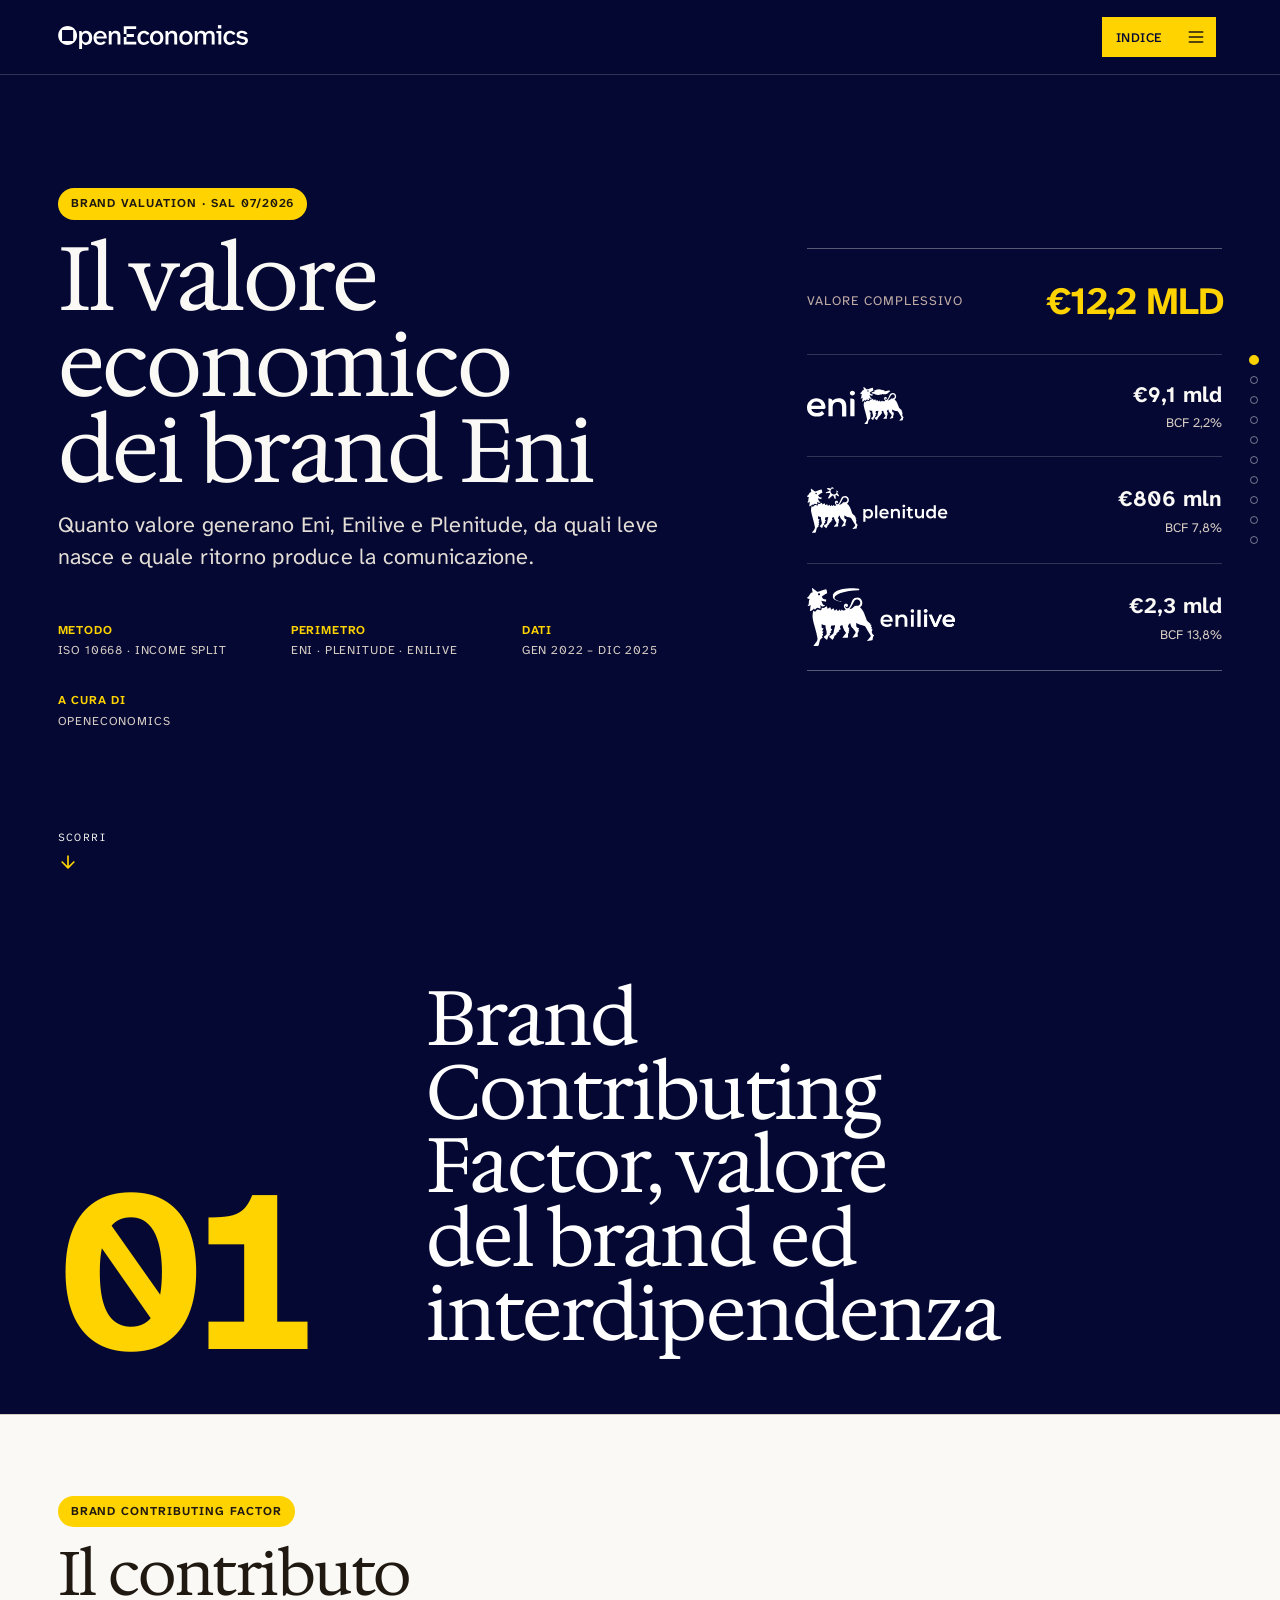
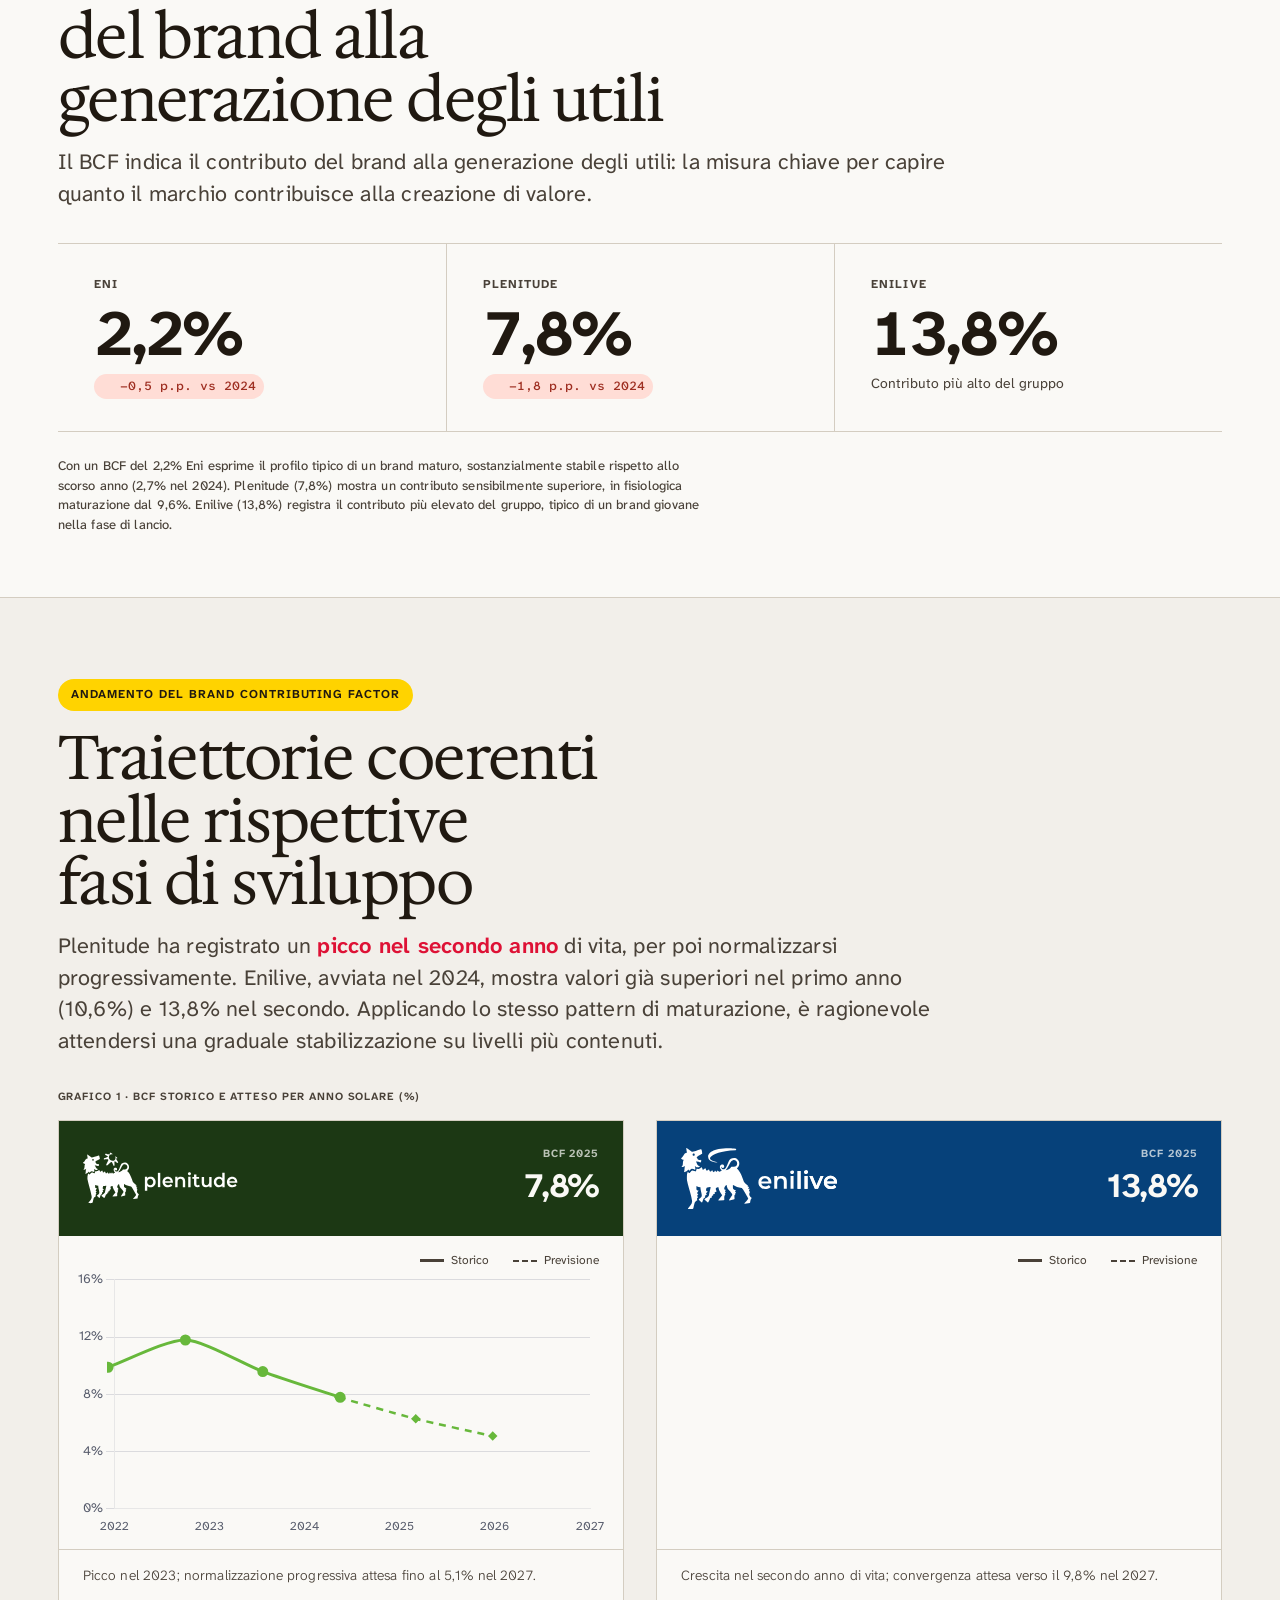
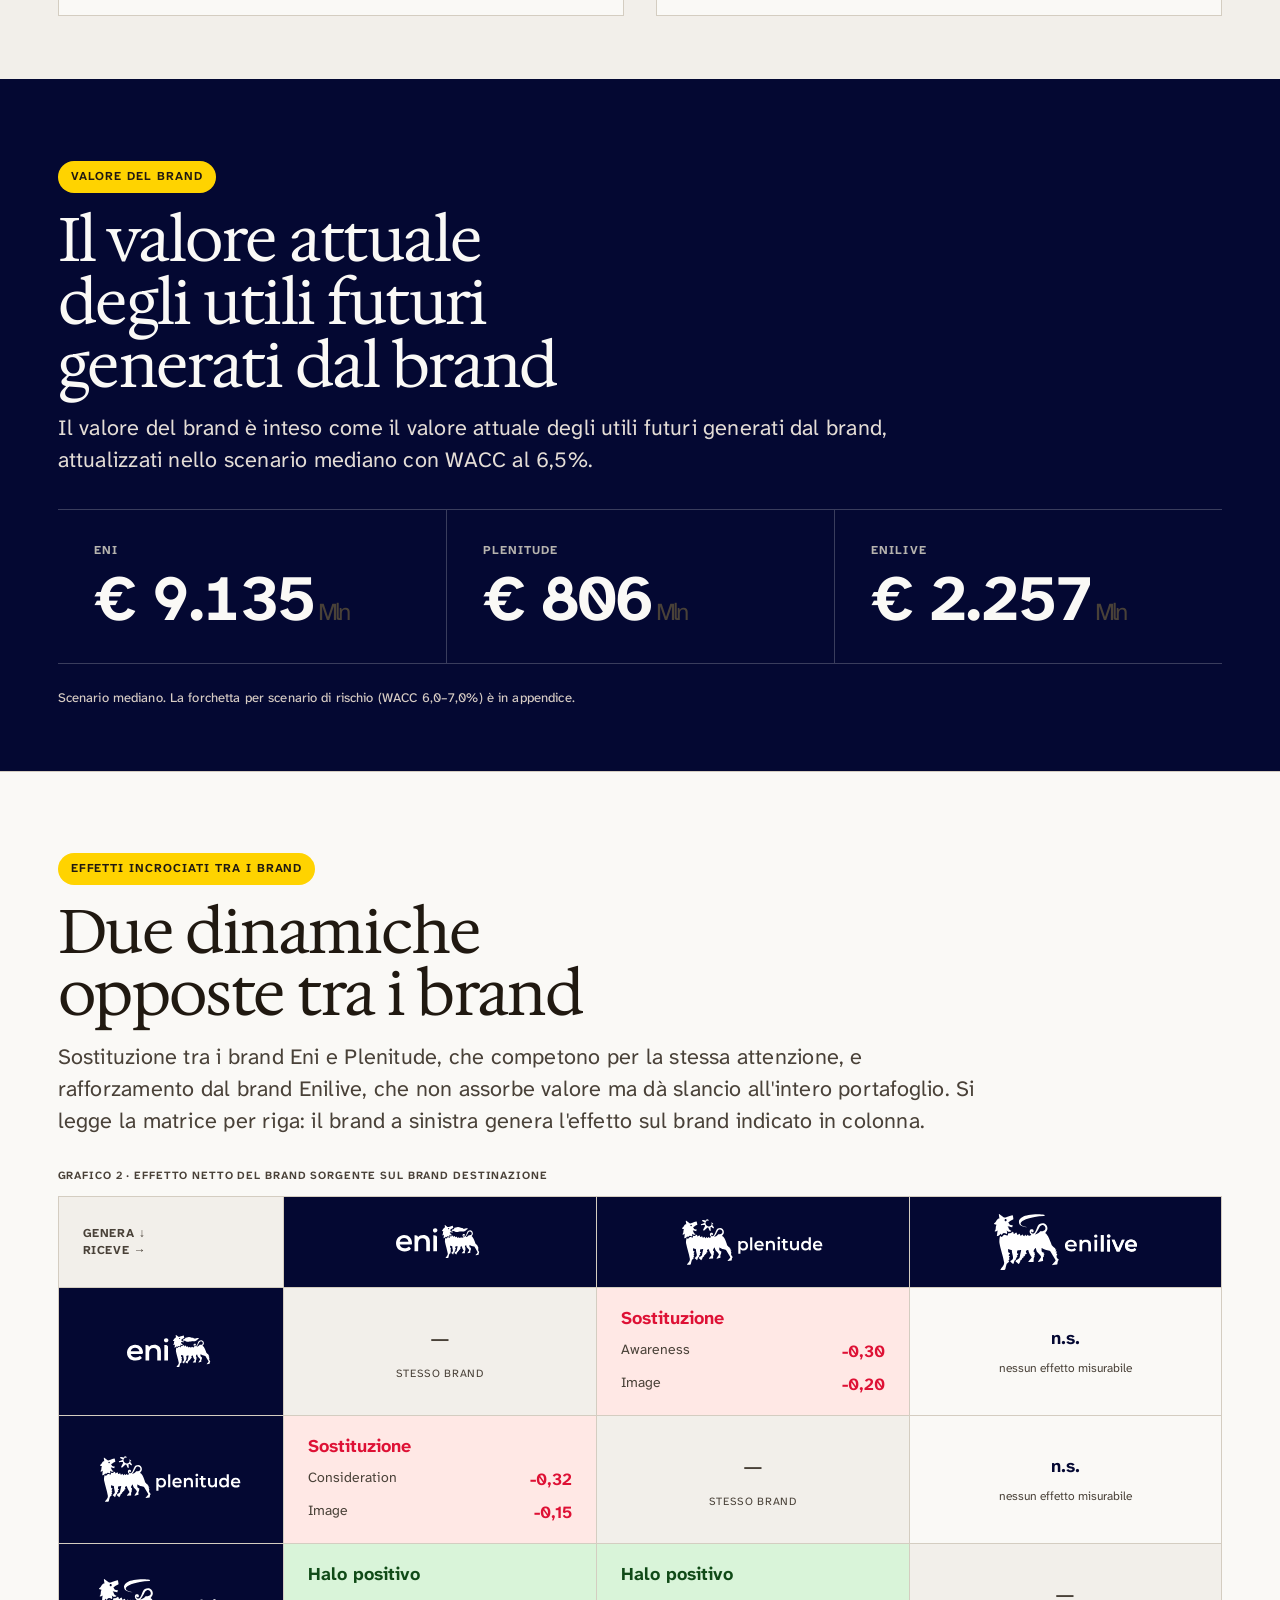
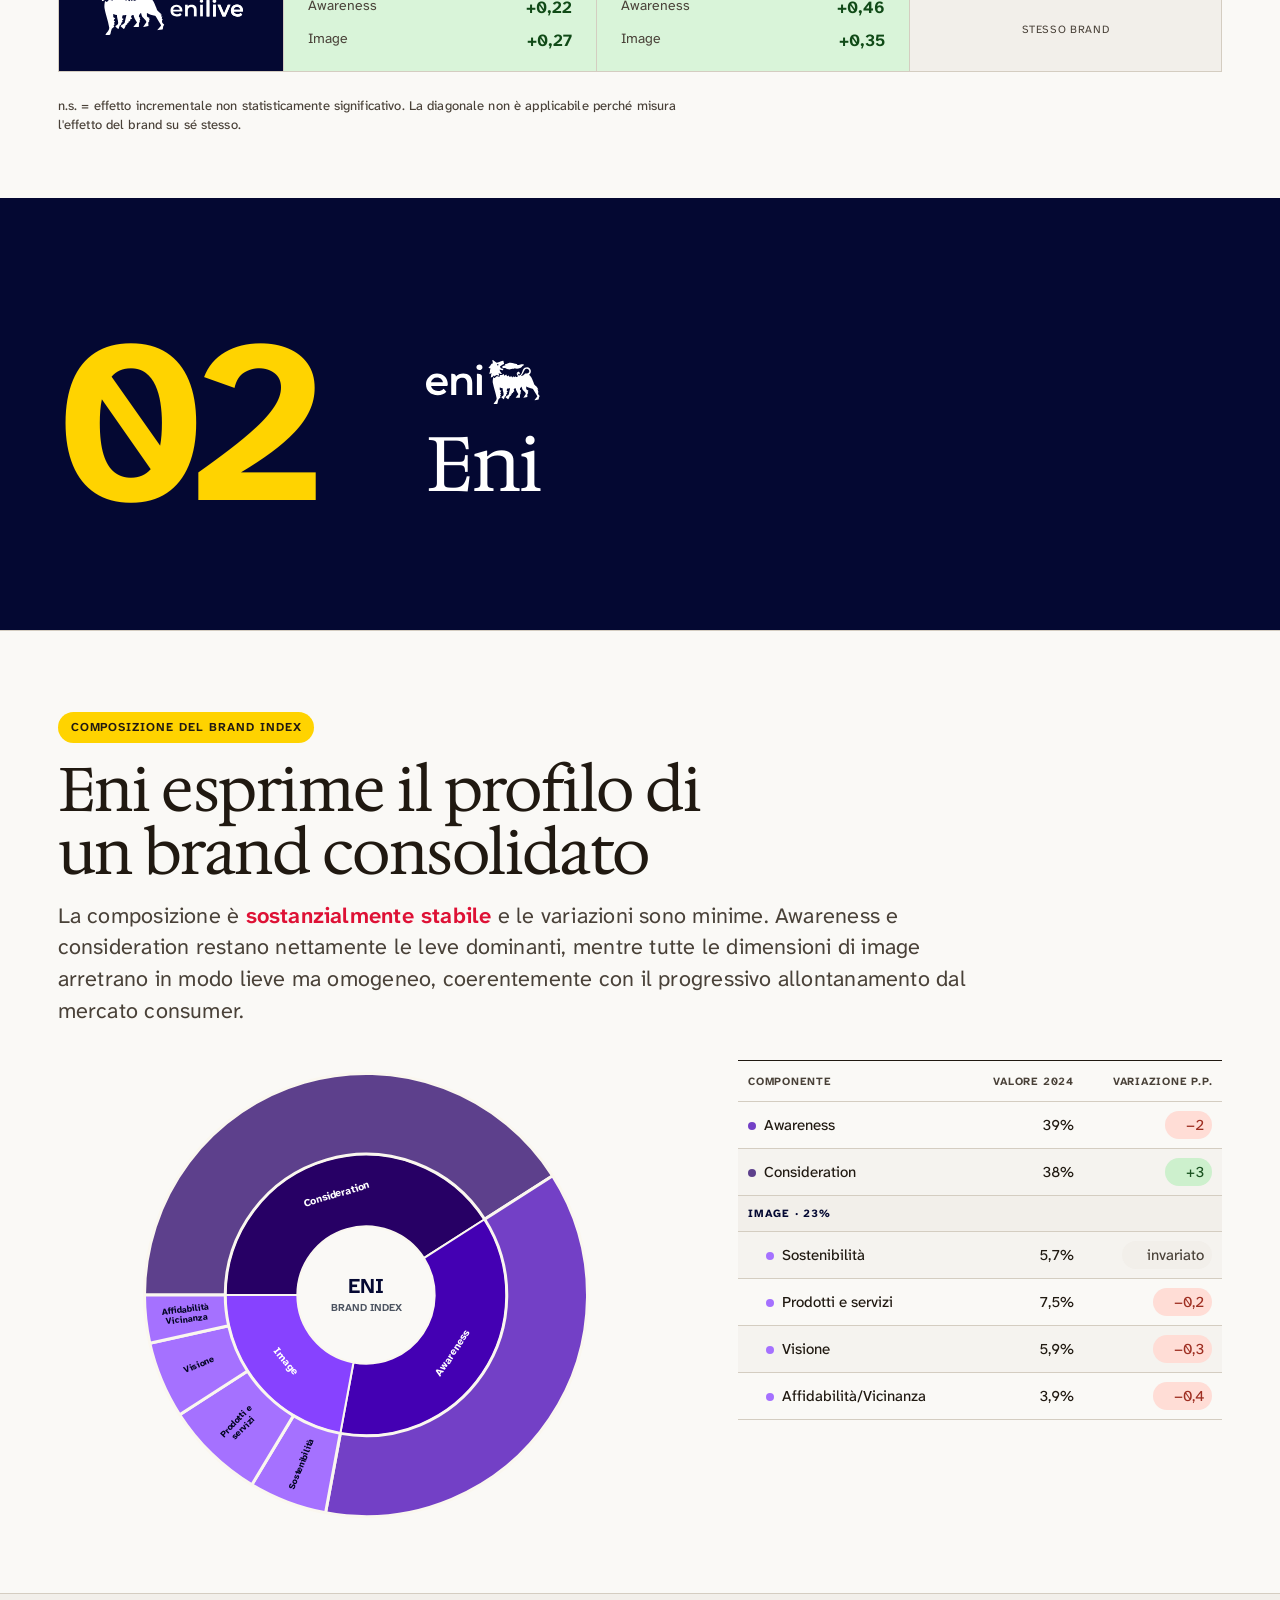
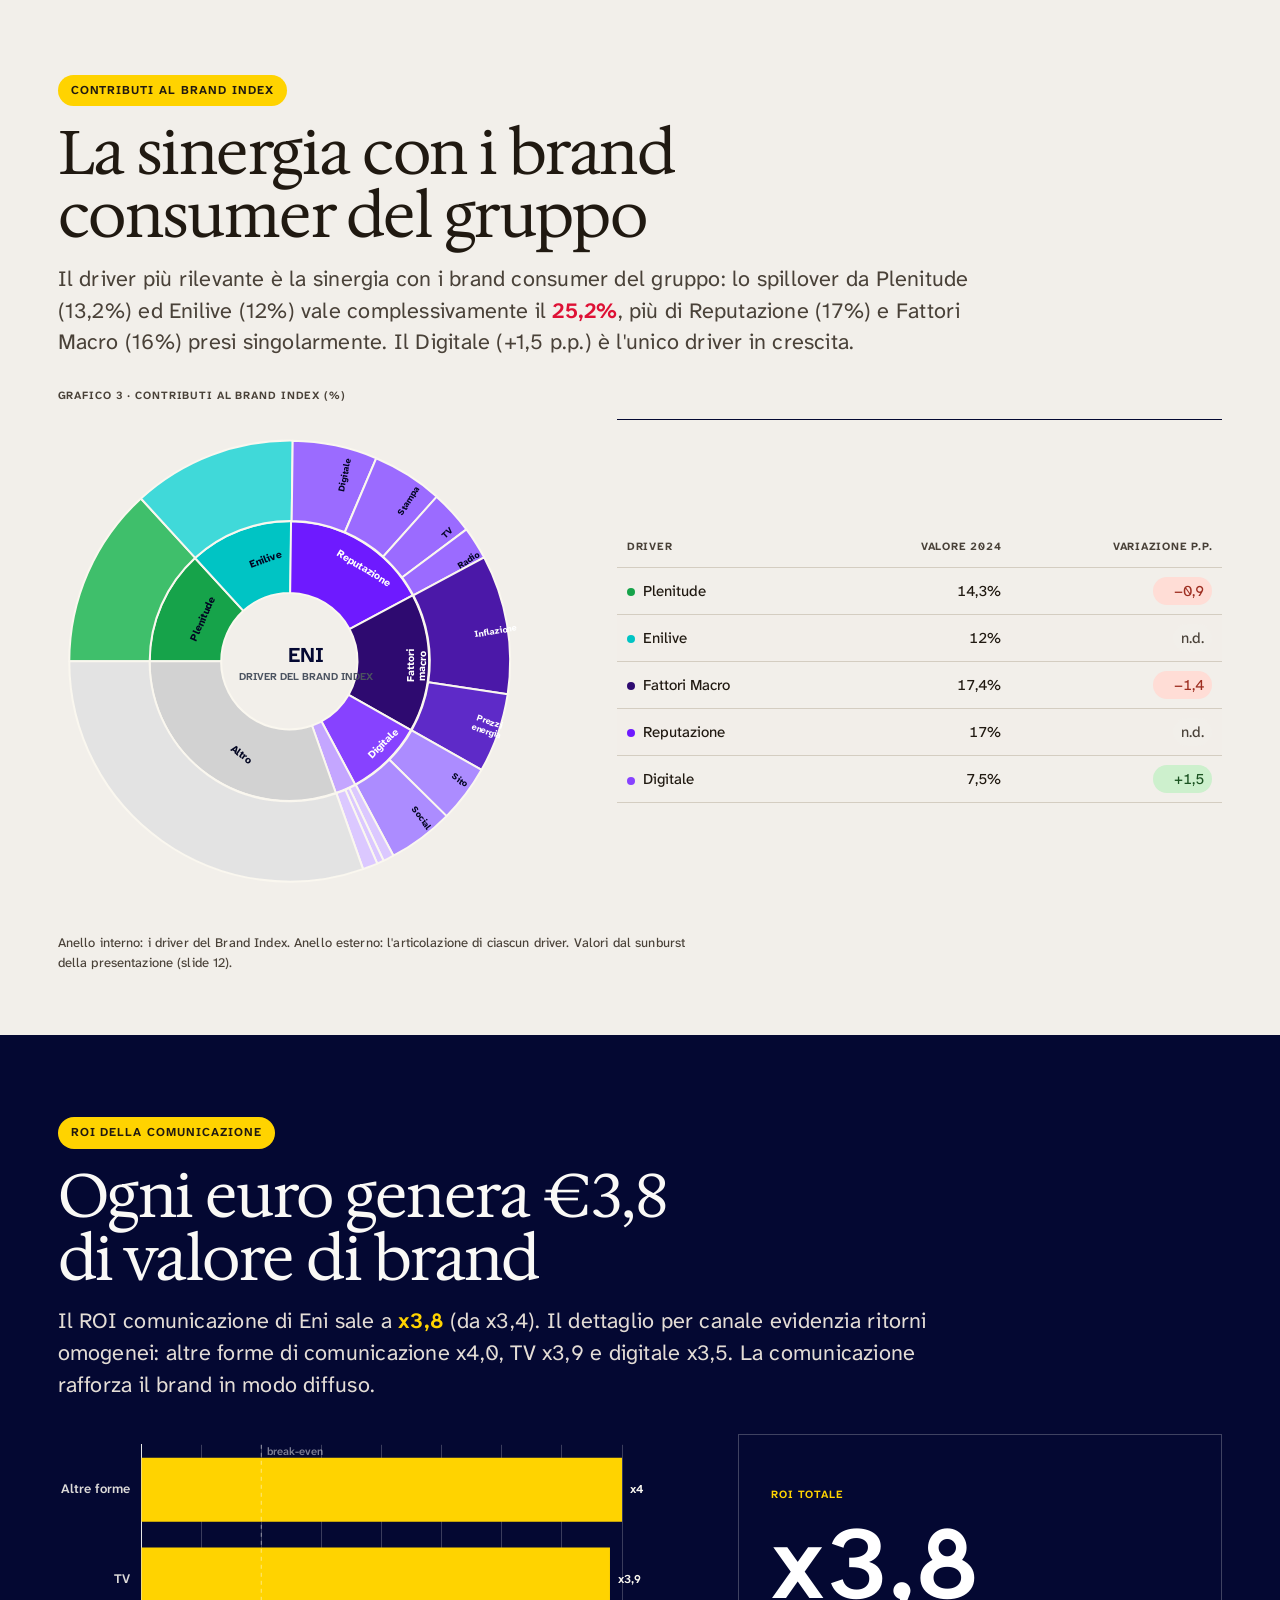
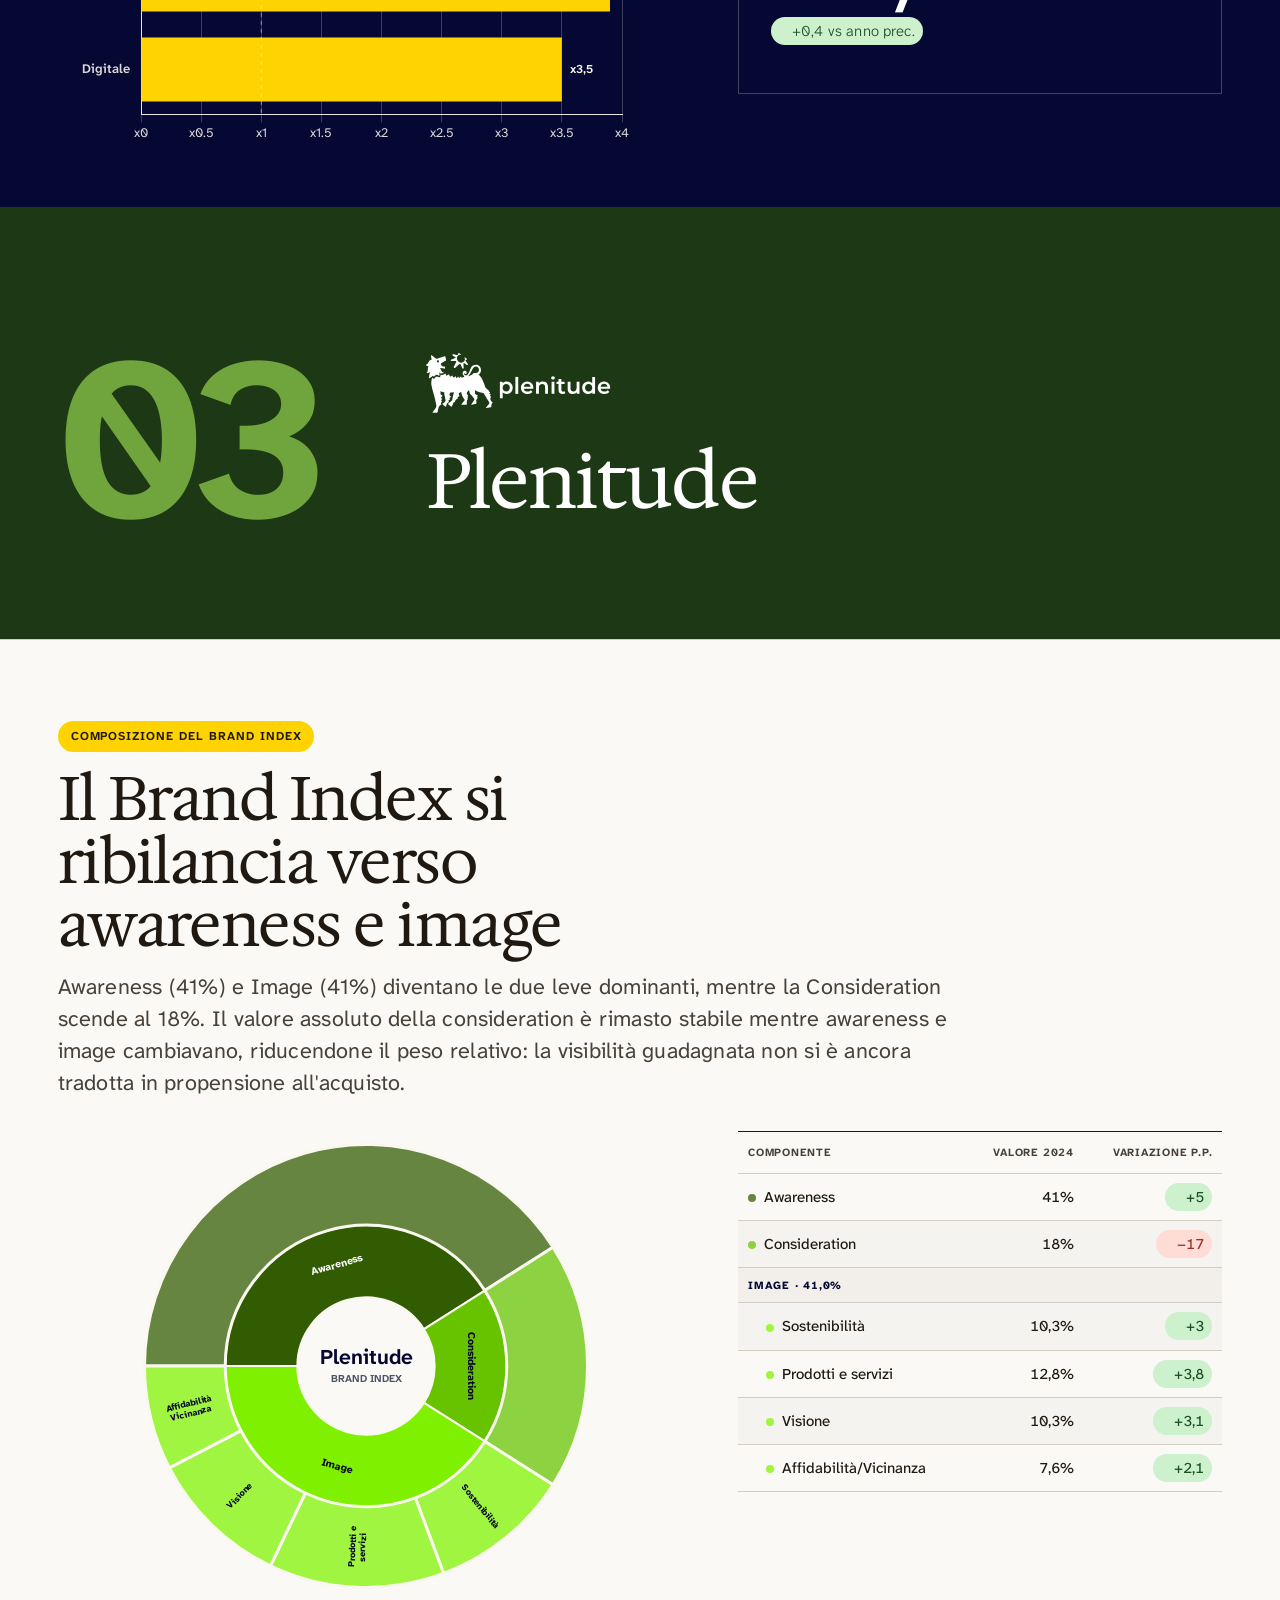
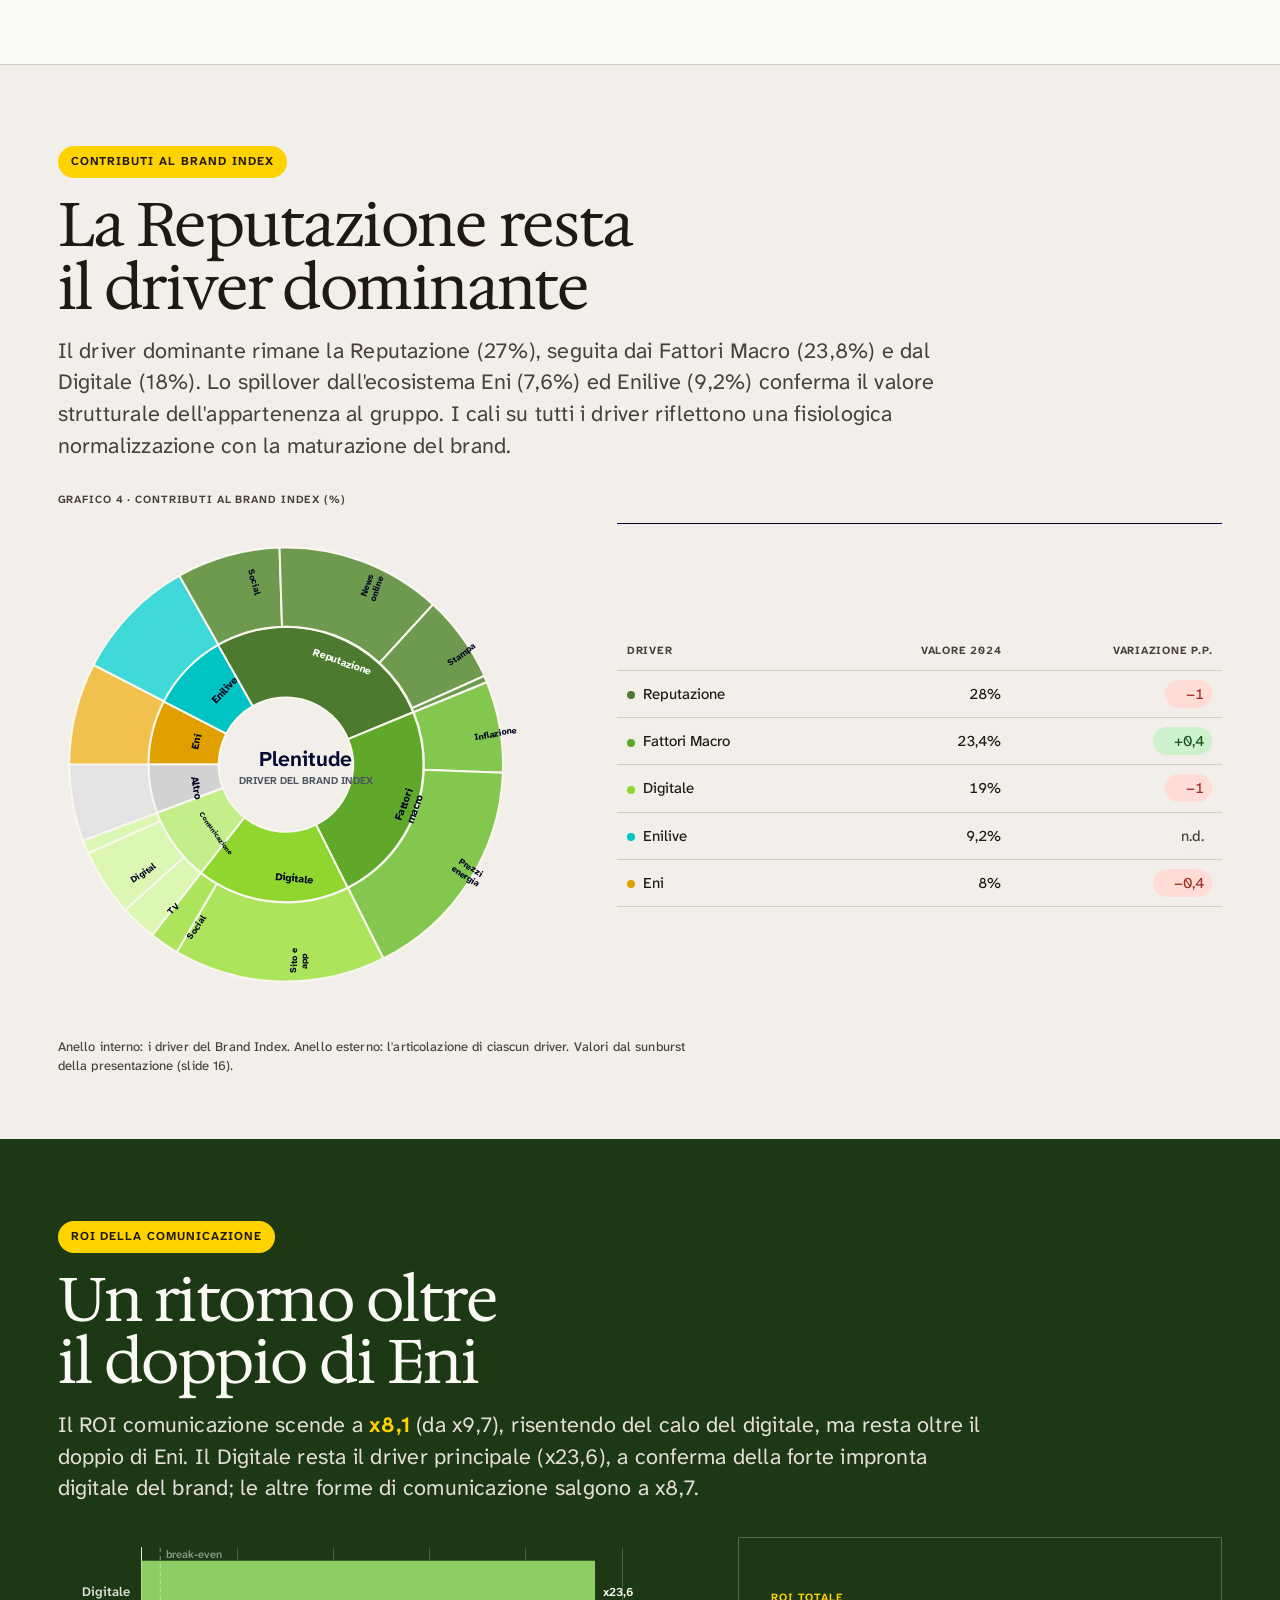
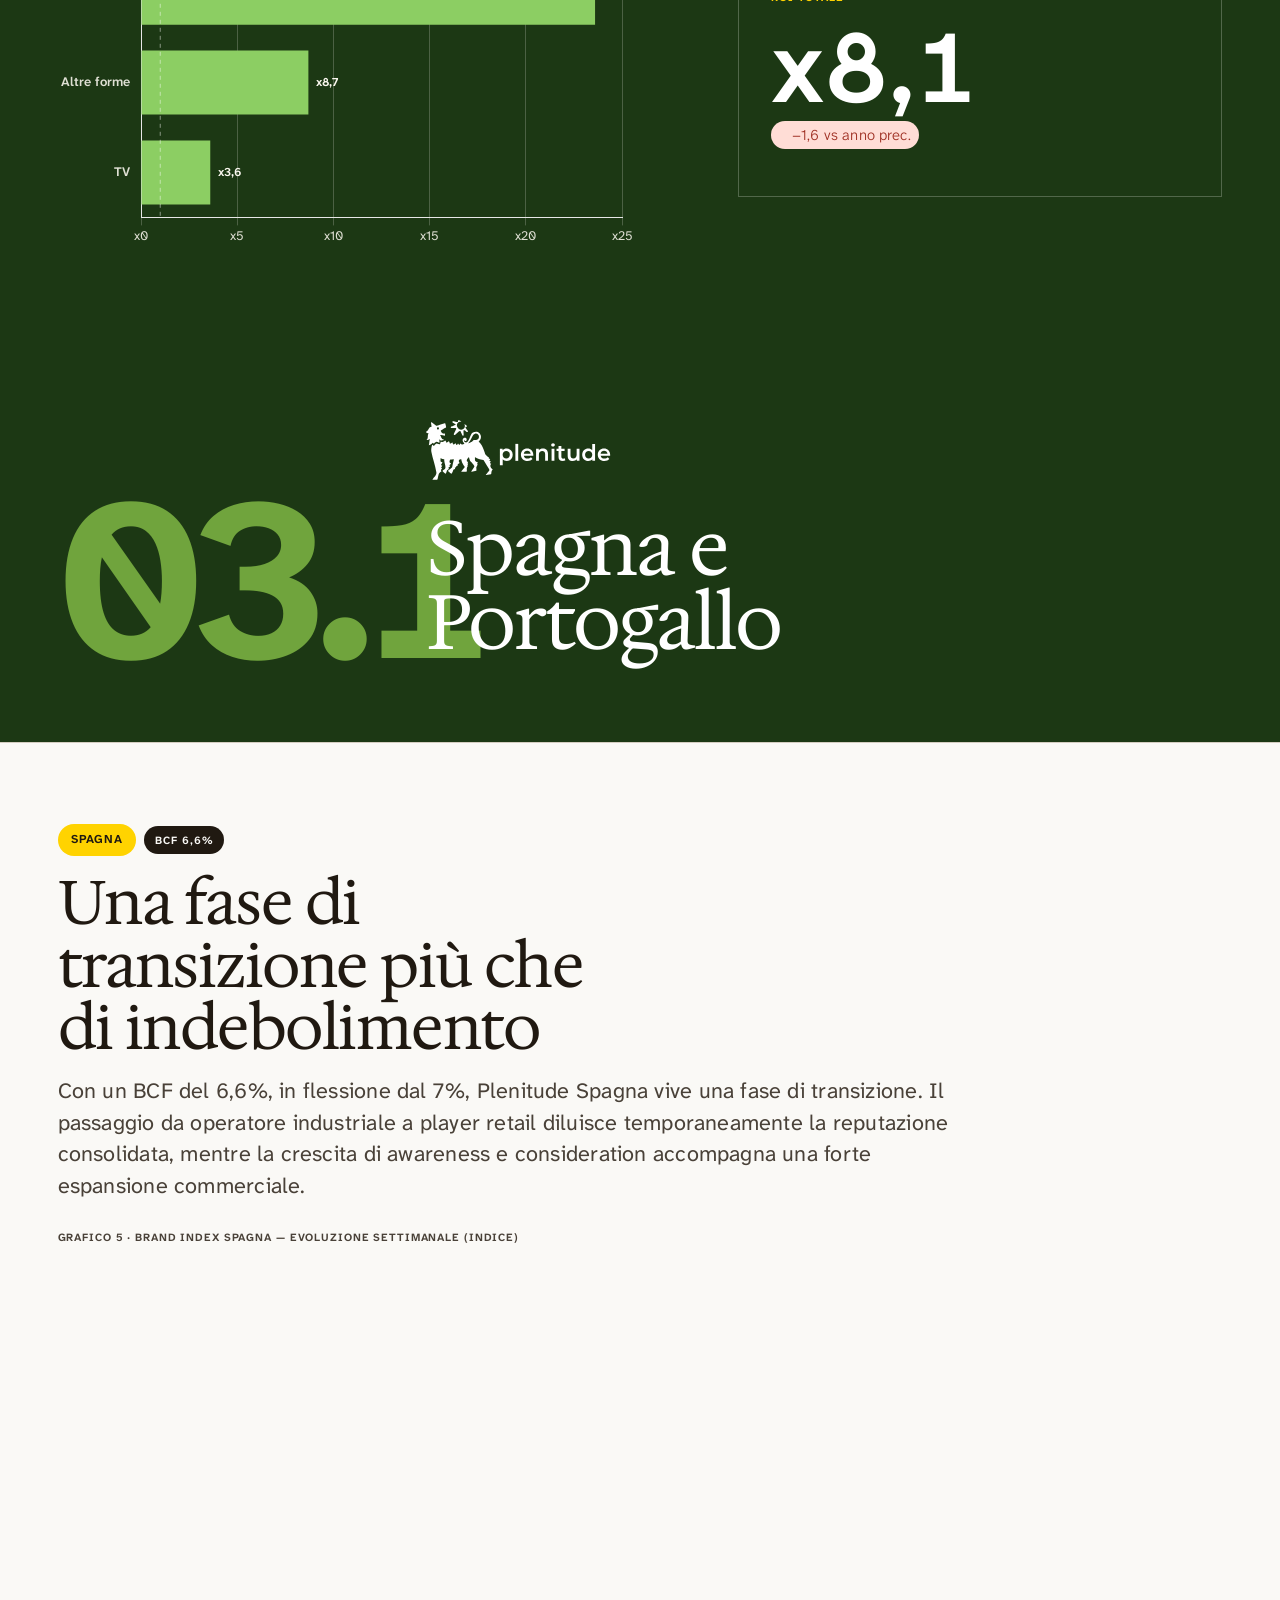
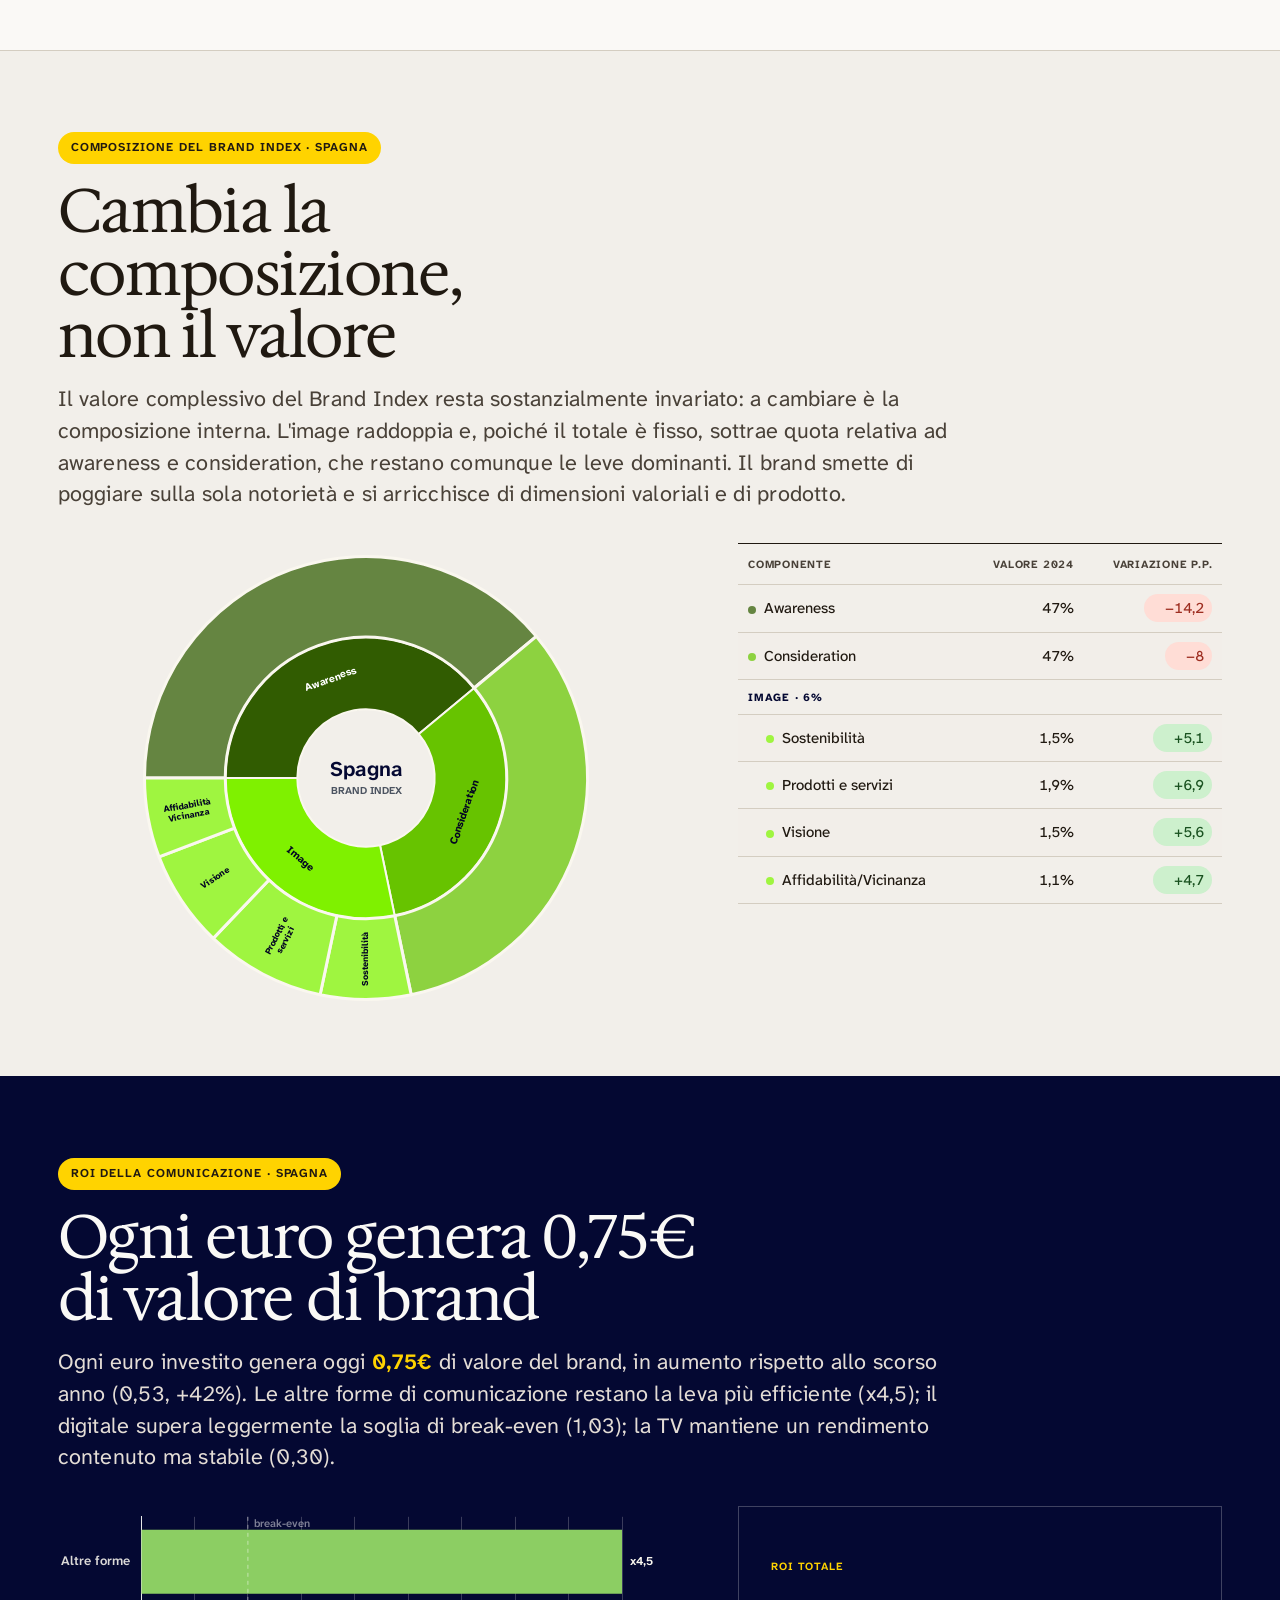
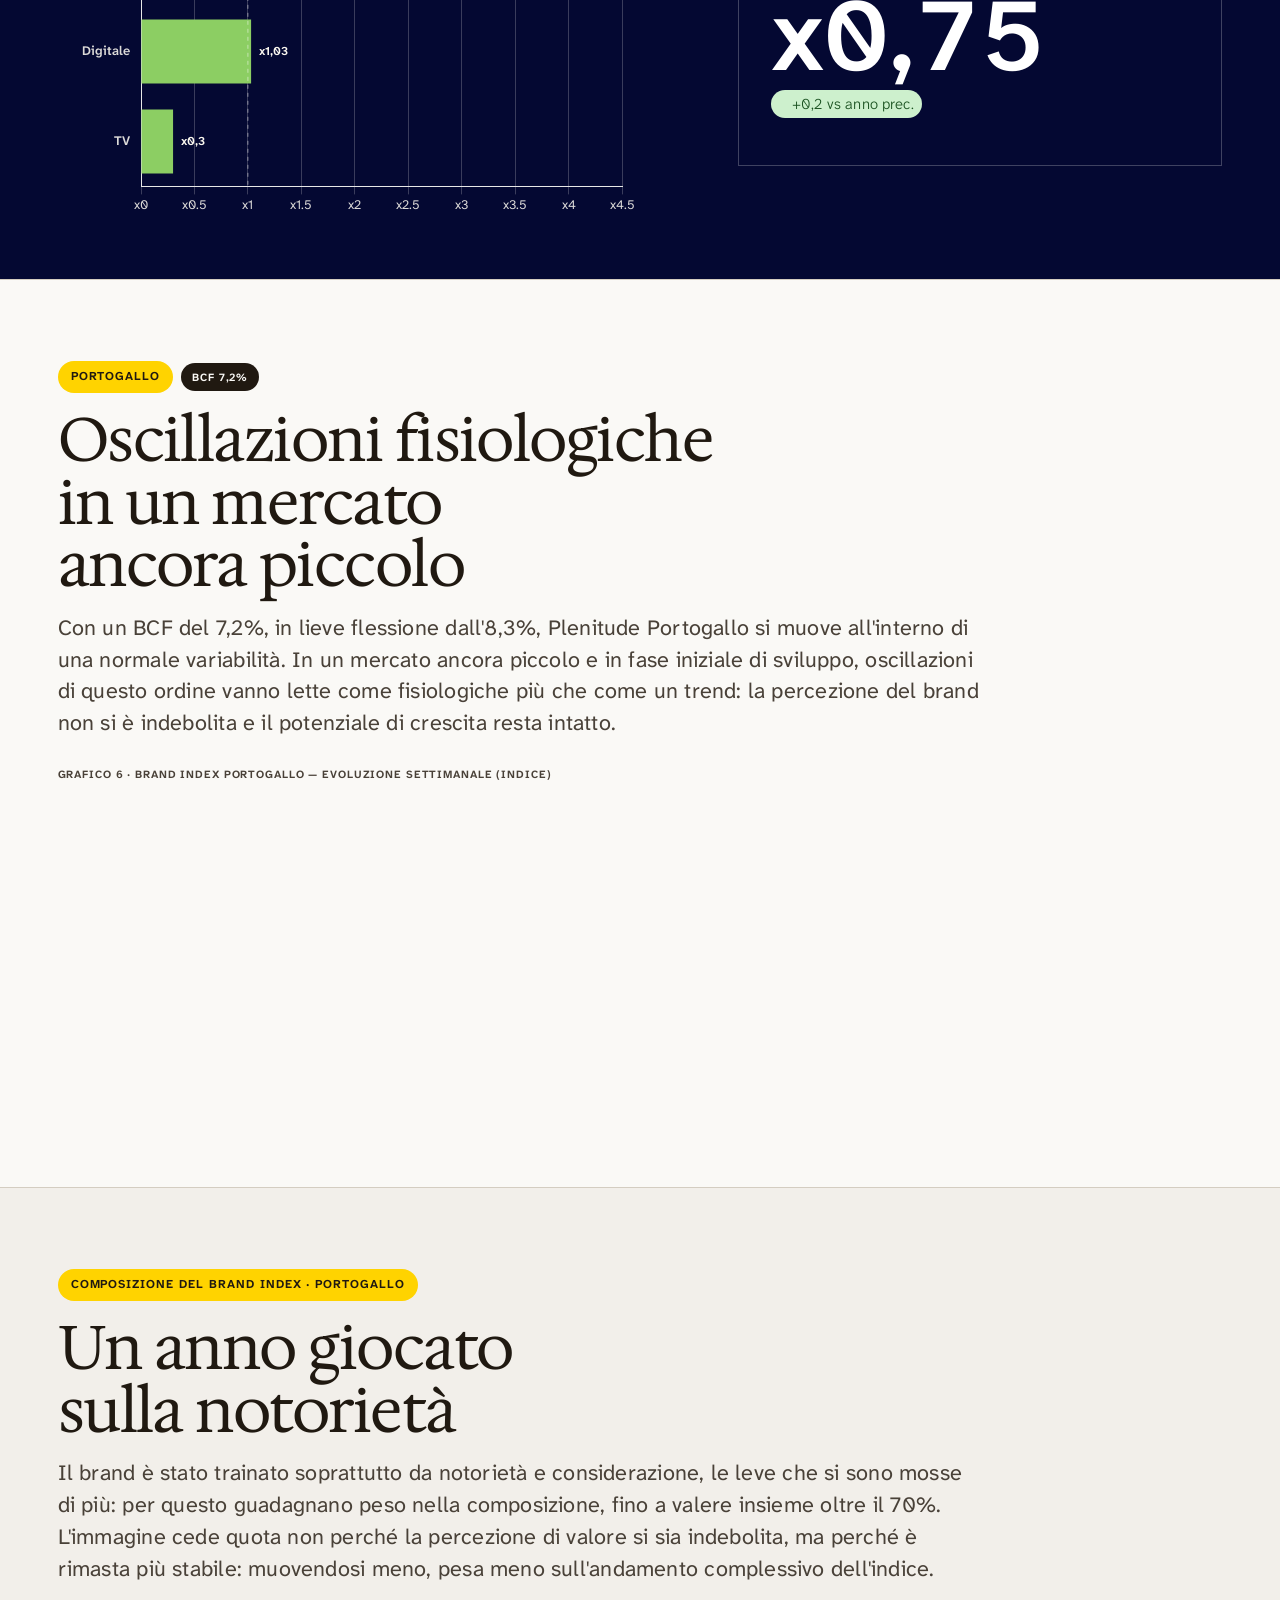
==== commit 8db1c77f: "Remove Eni logo from topbar in index.html" ====
--- a/index.html
+++ b/index.html
@@ -274,8 +274,6 @@
 
 <div class="topbar" id="topbar">
   <div class="topbar__brands">
-    <span class="eni-mark-wrap"><img class="eni-mark" src="assets/eni-logo.svg" alt="Eni"></span>
-    <span class="brand-divider" aria-hidden="true"></span>
     <img class="logo" id="logo" src="ds-kit/components/logo-white.svg" alt="OpenEconomics">
   </div>
   <button class="menu-btn" id="menuBtn" aria-label="Apri indice">
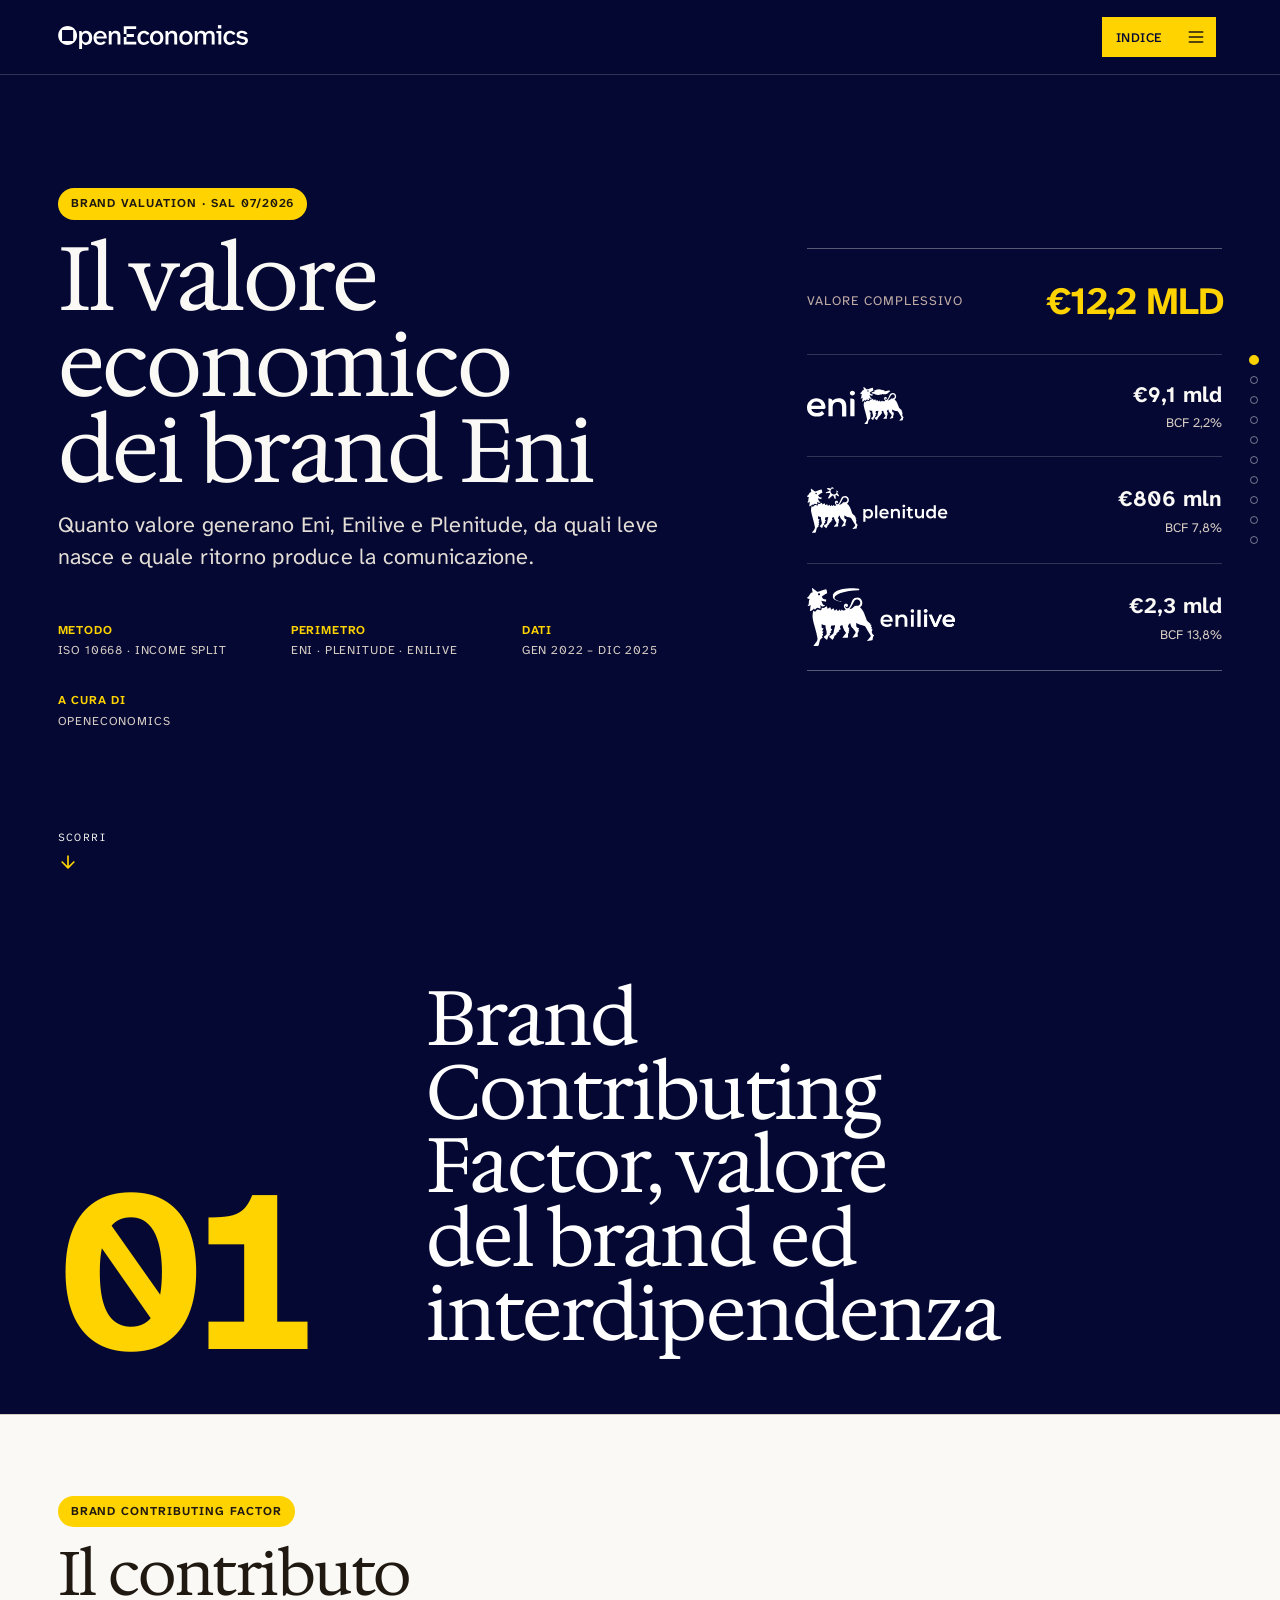
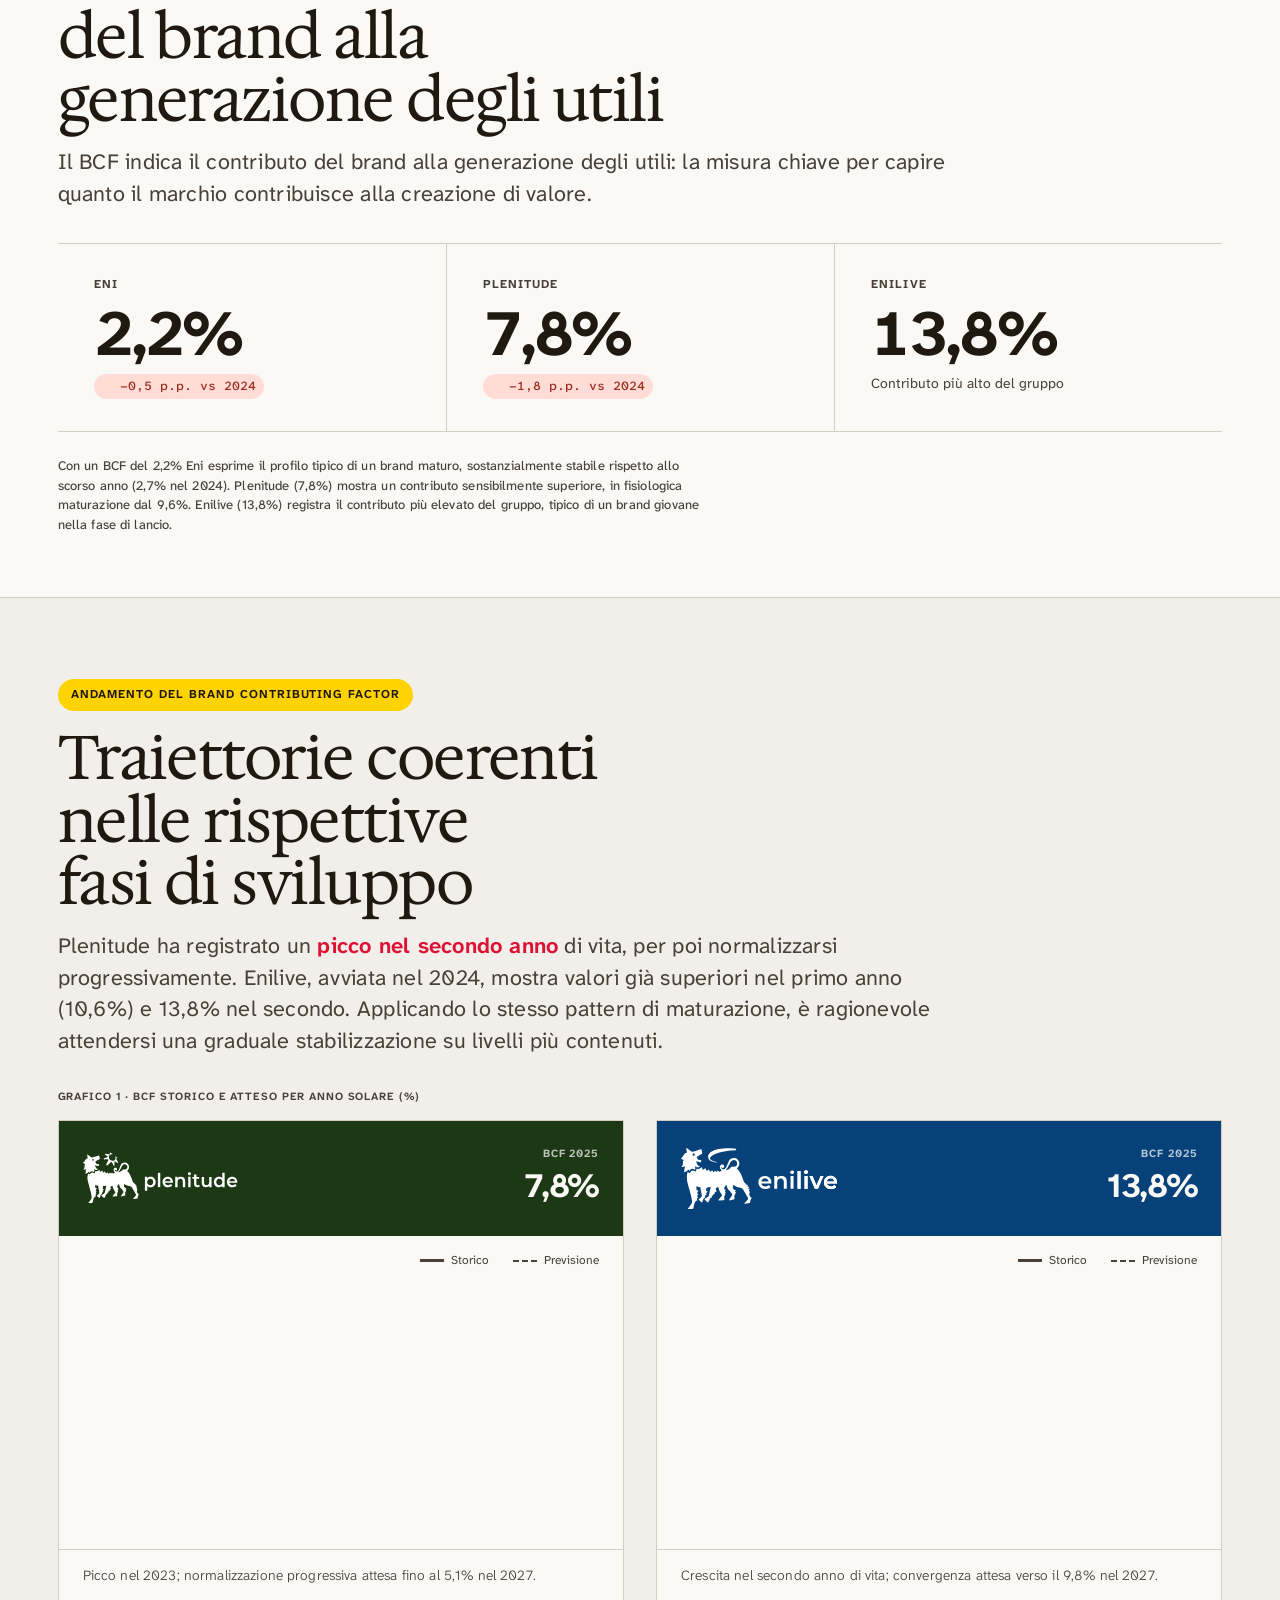
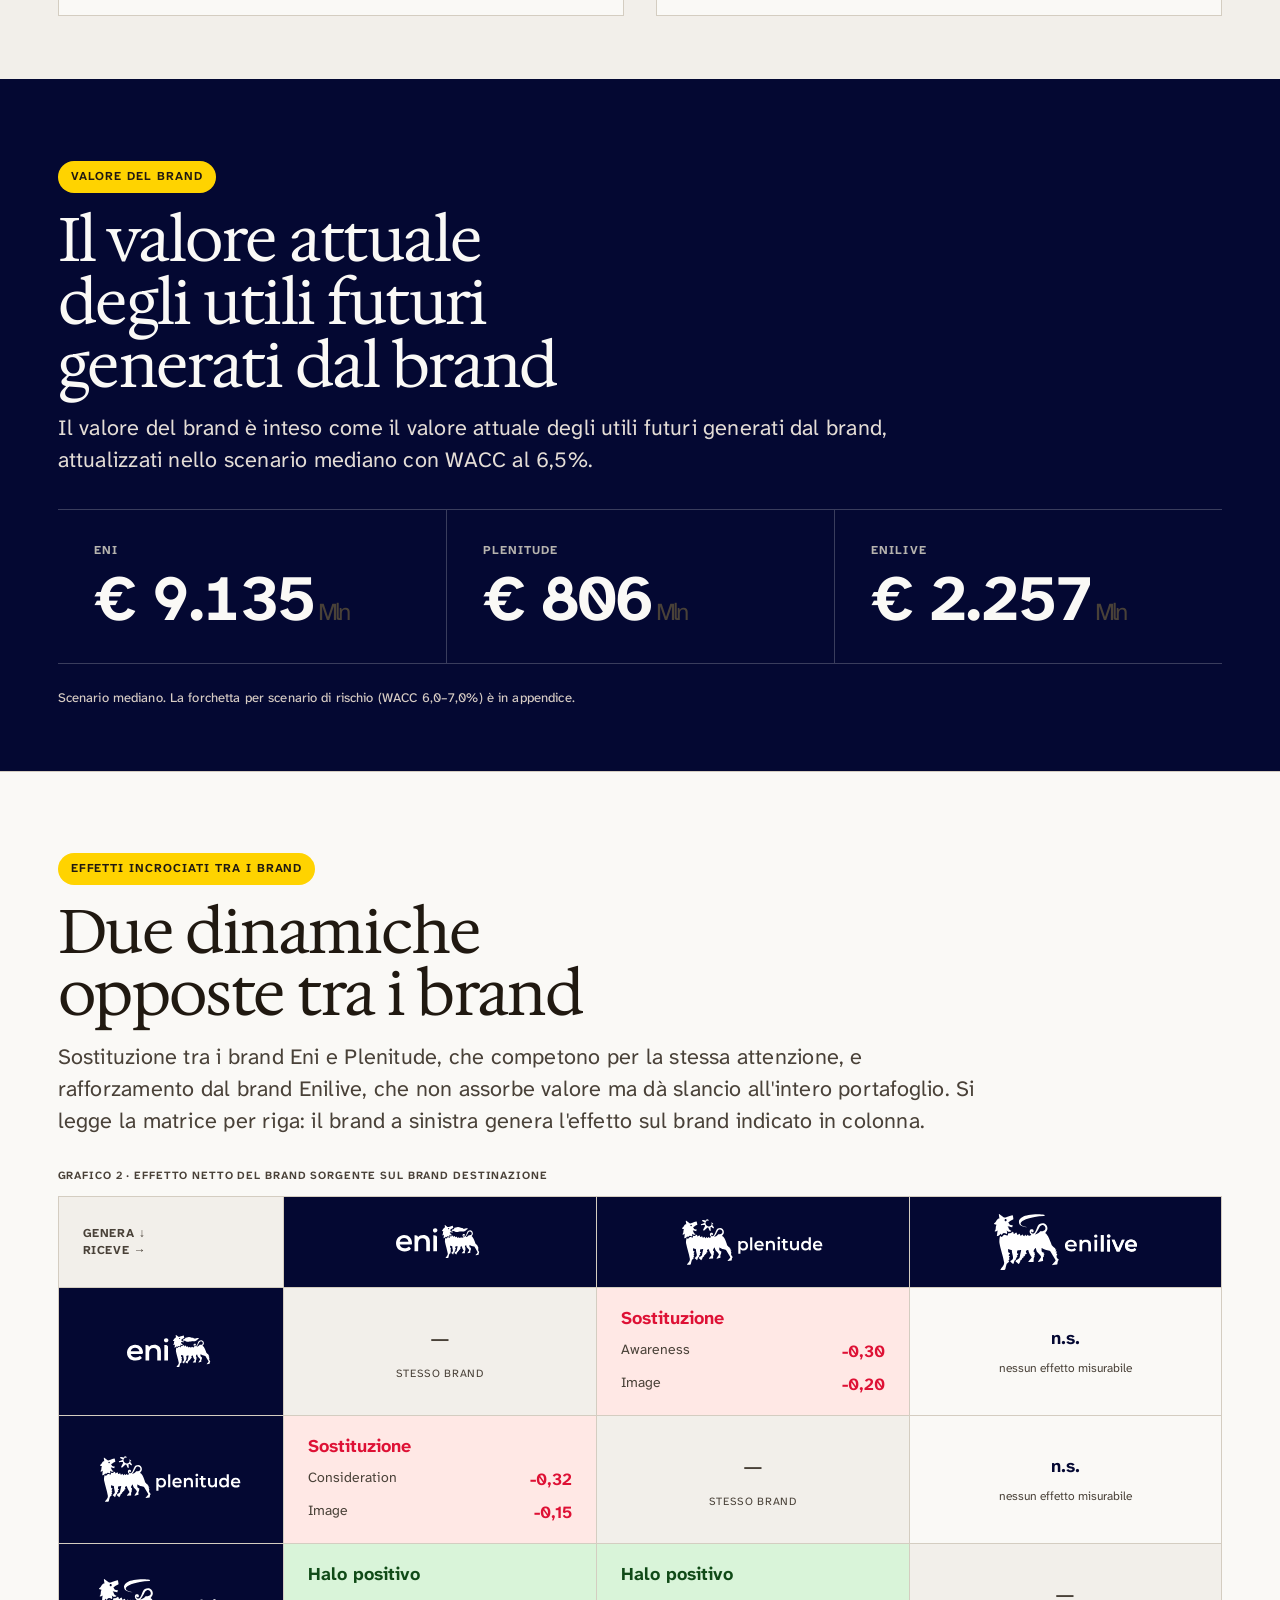
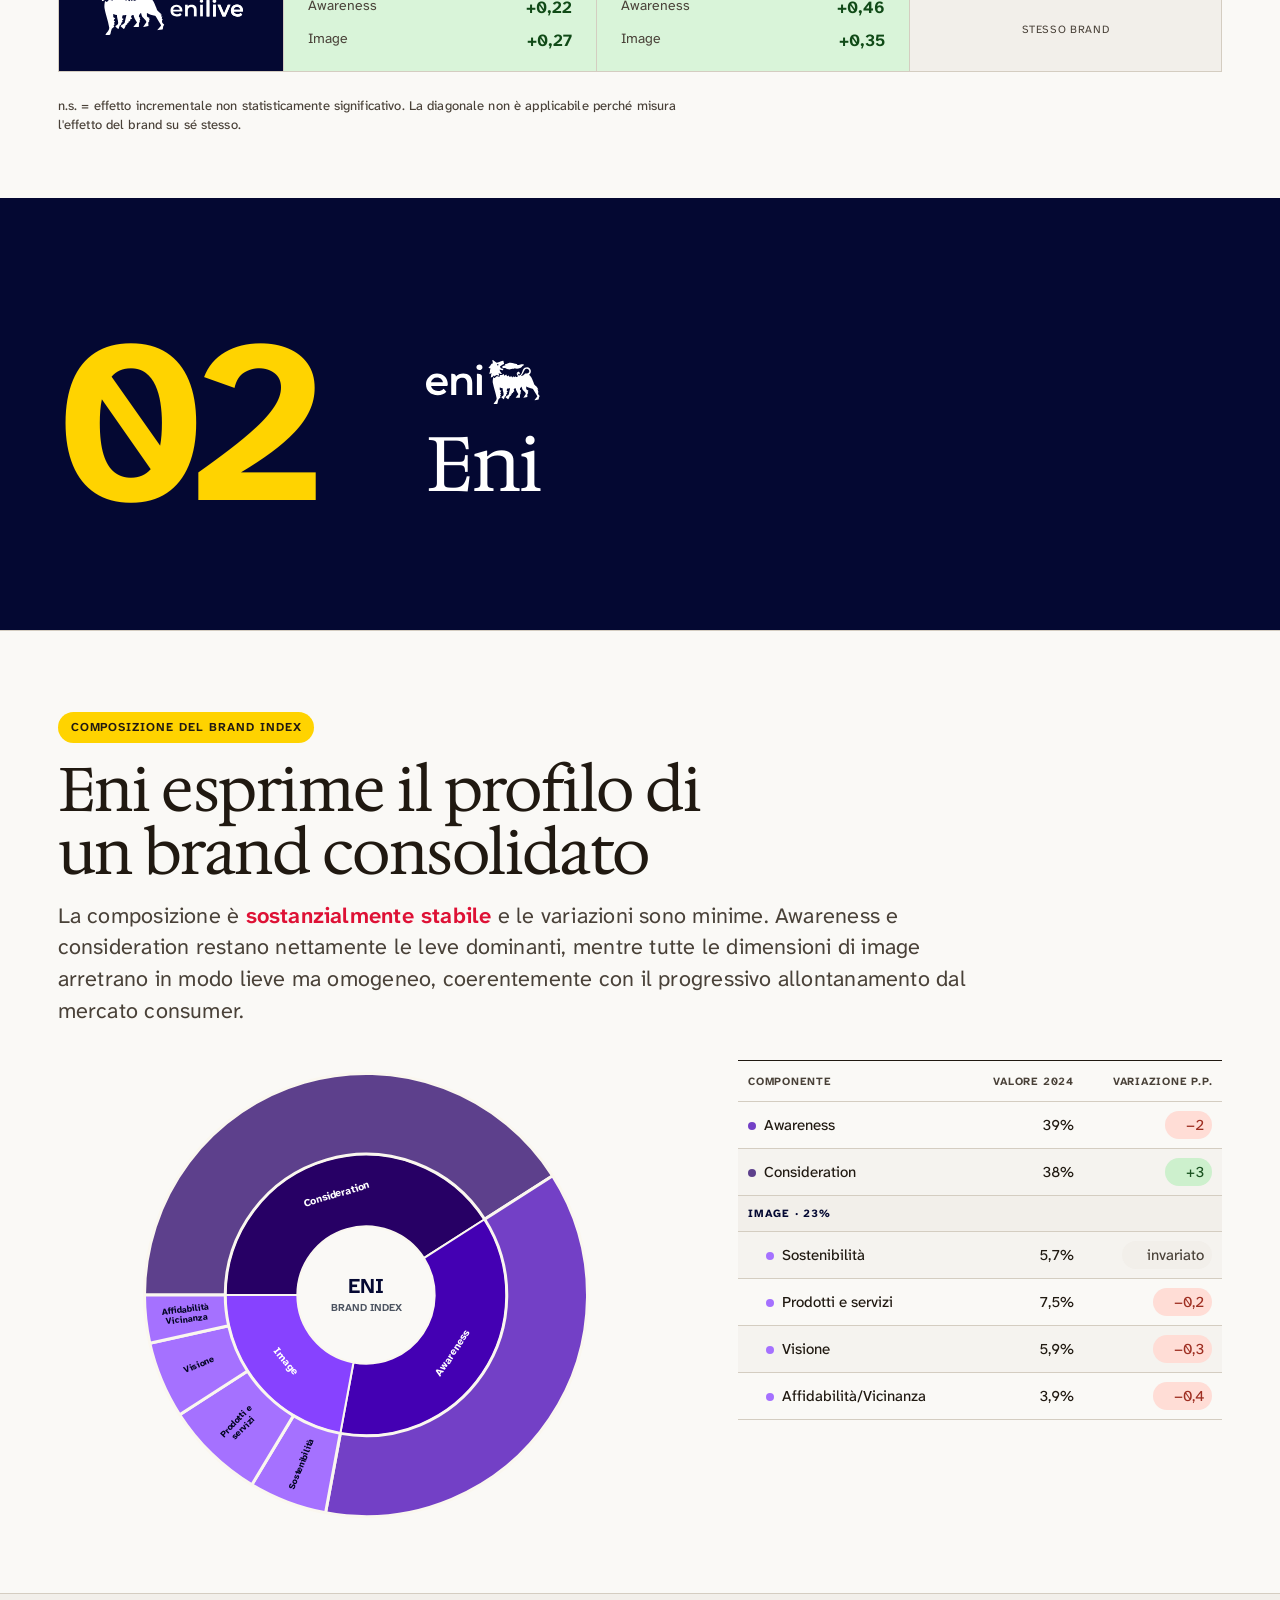
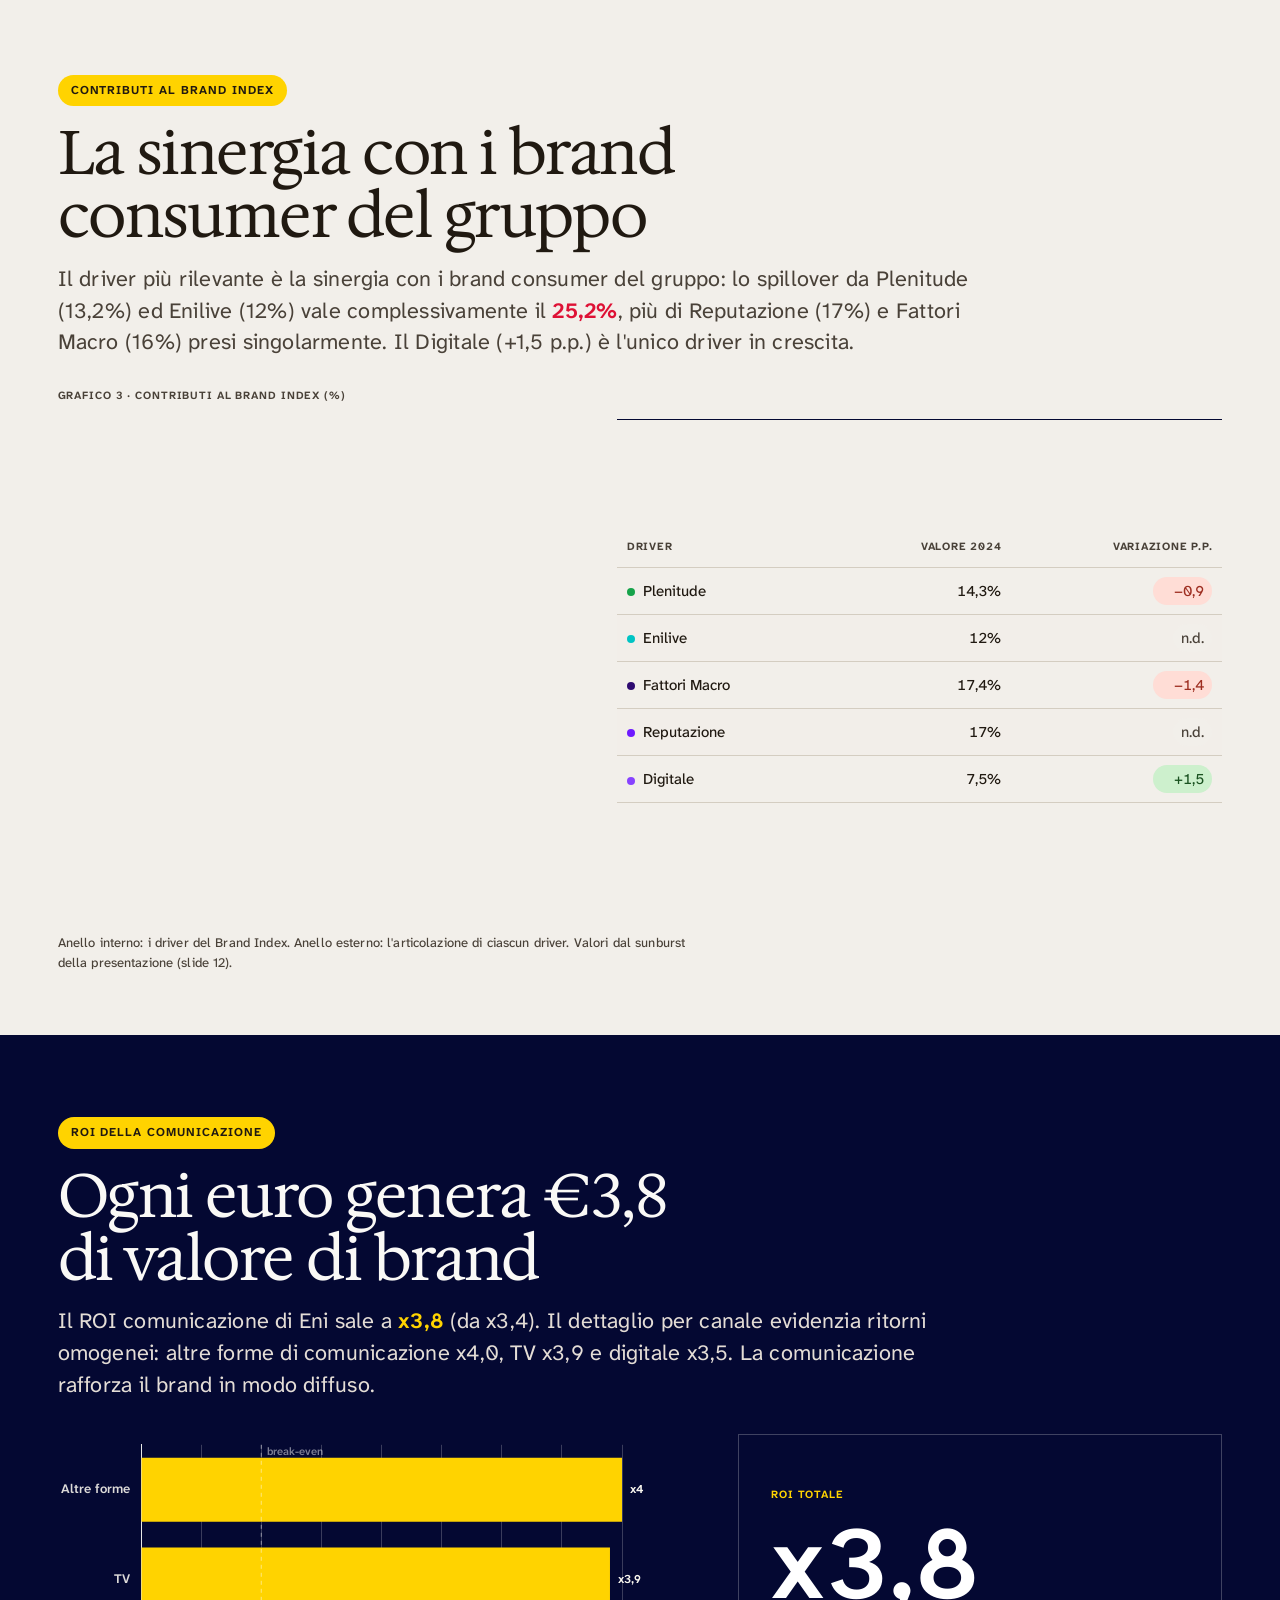
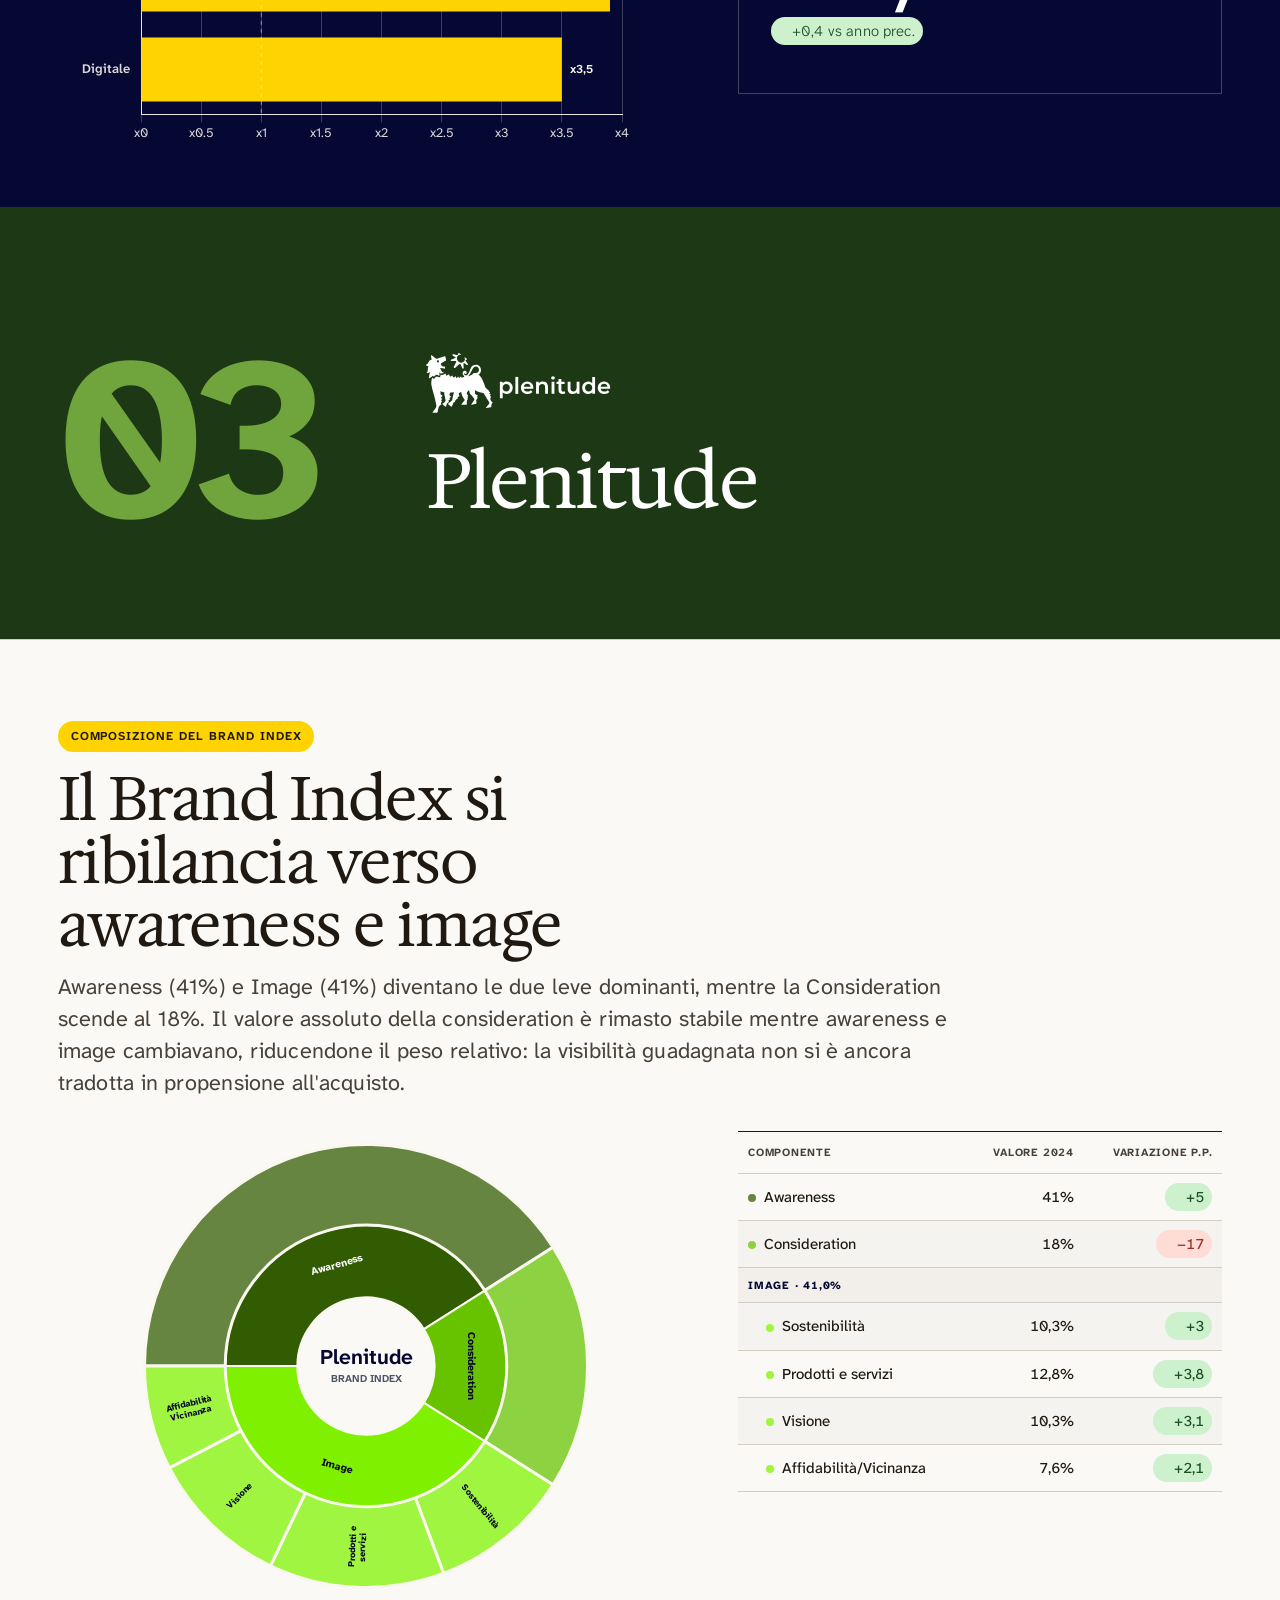
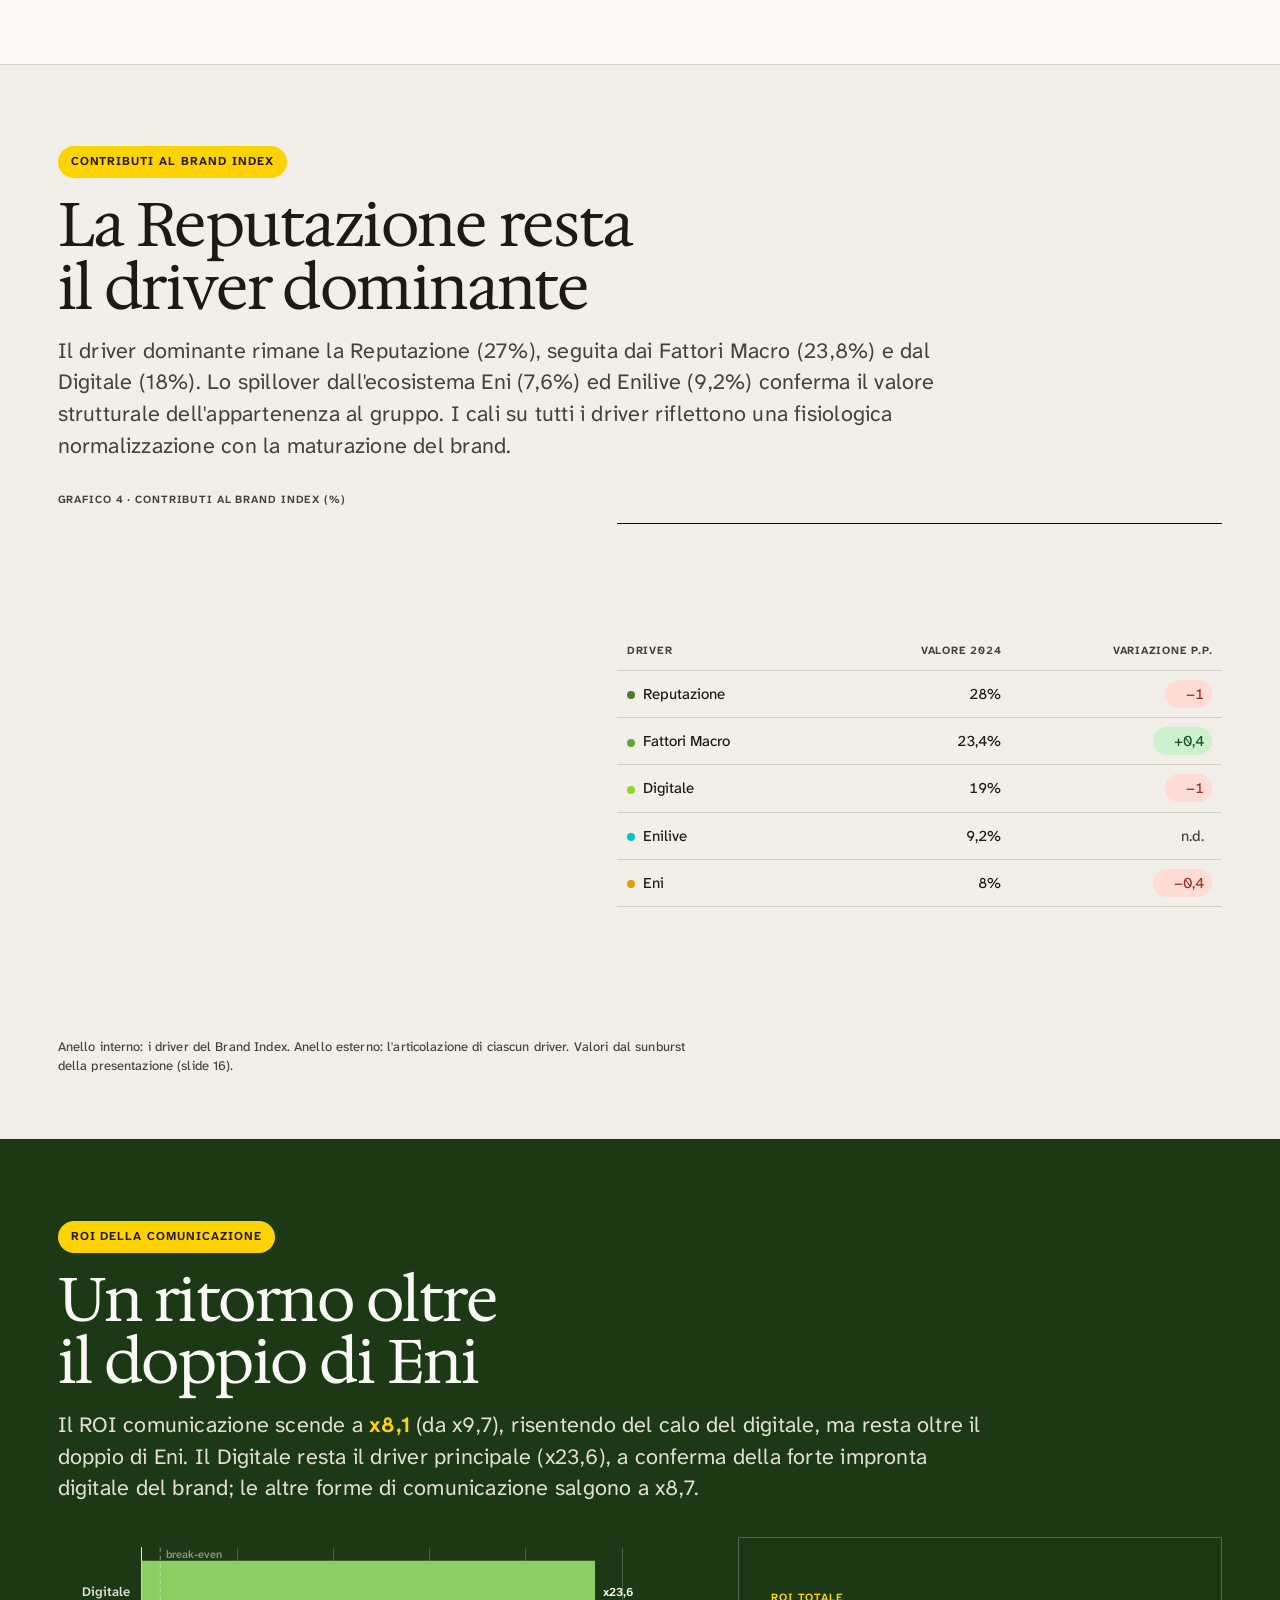
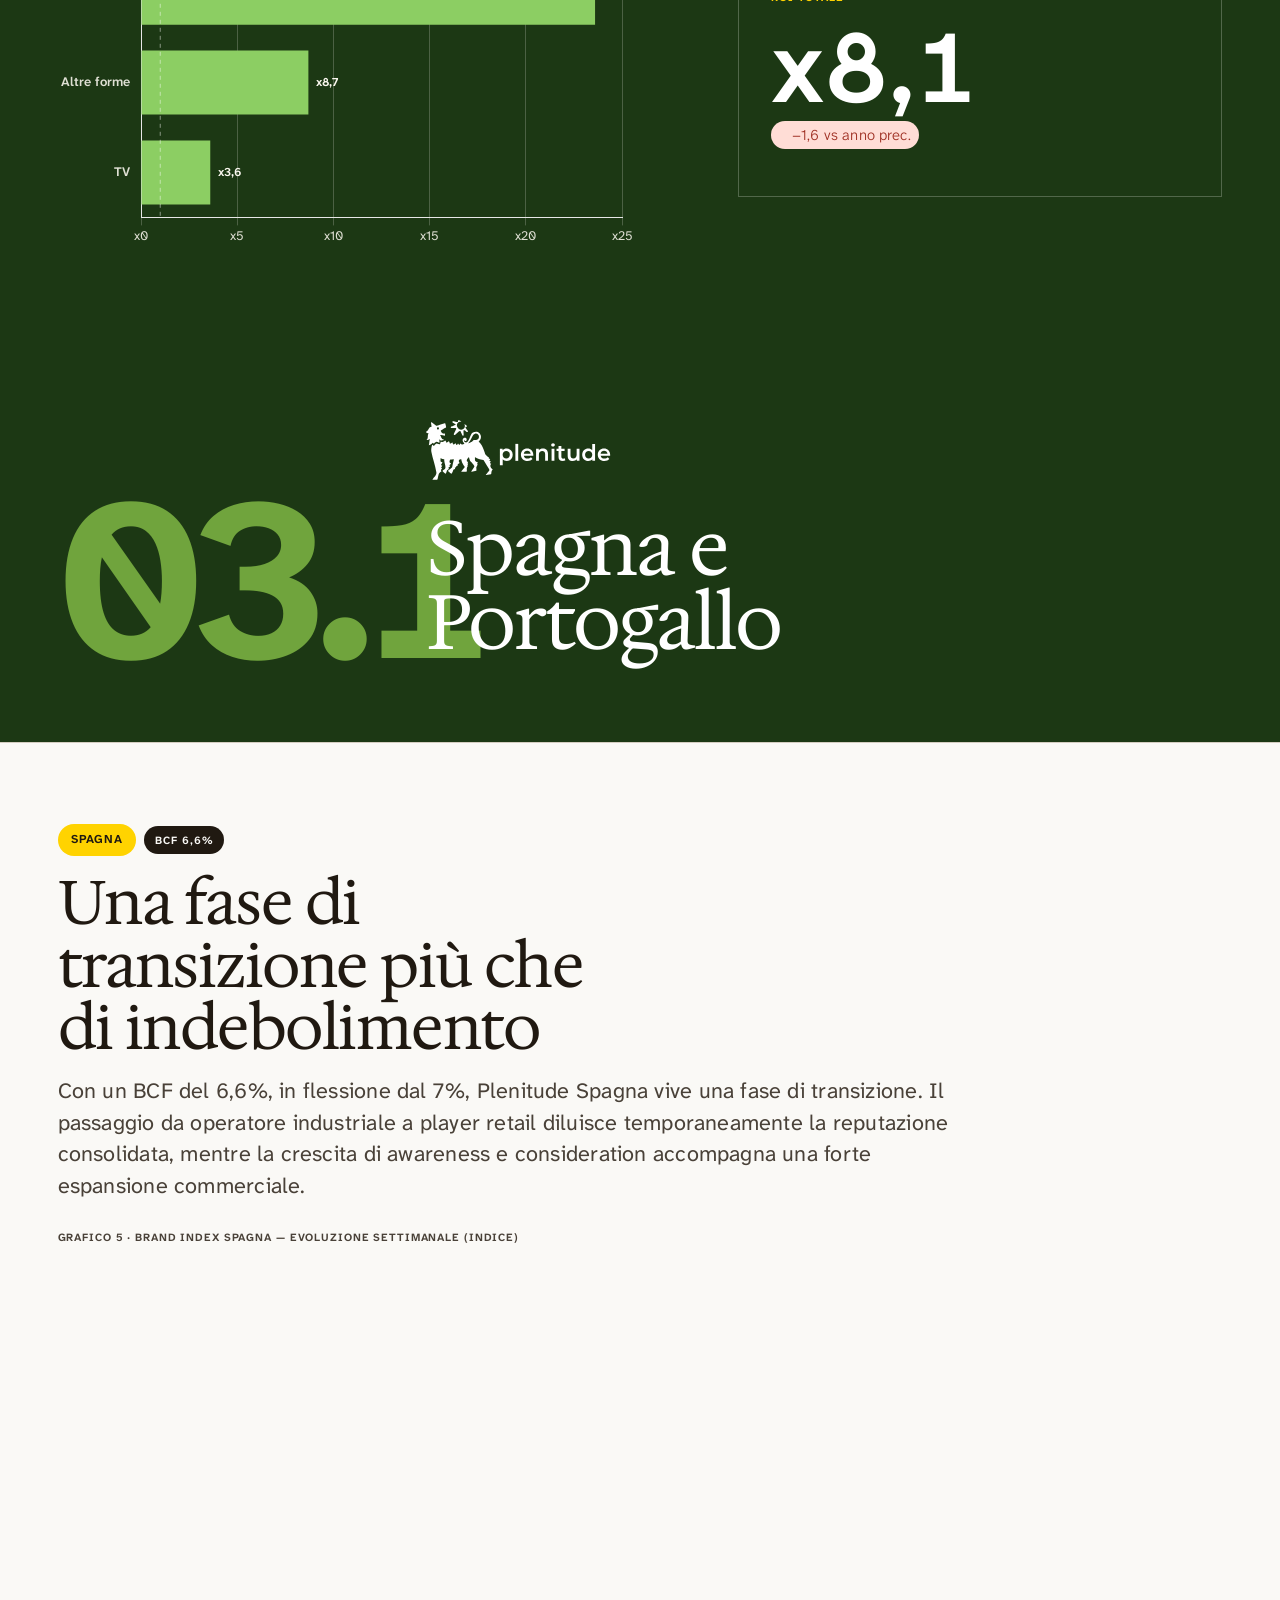
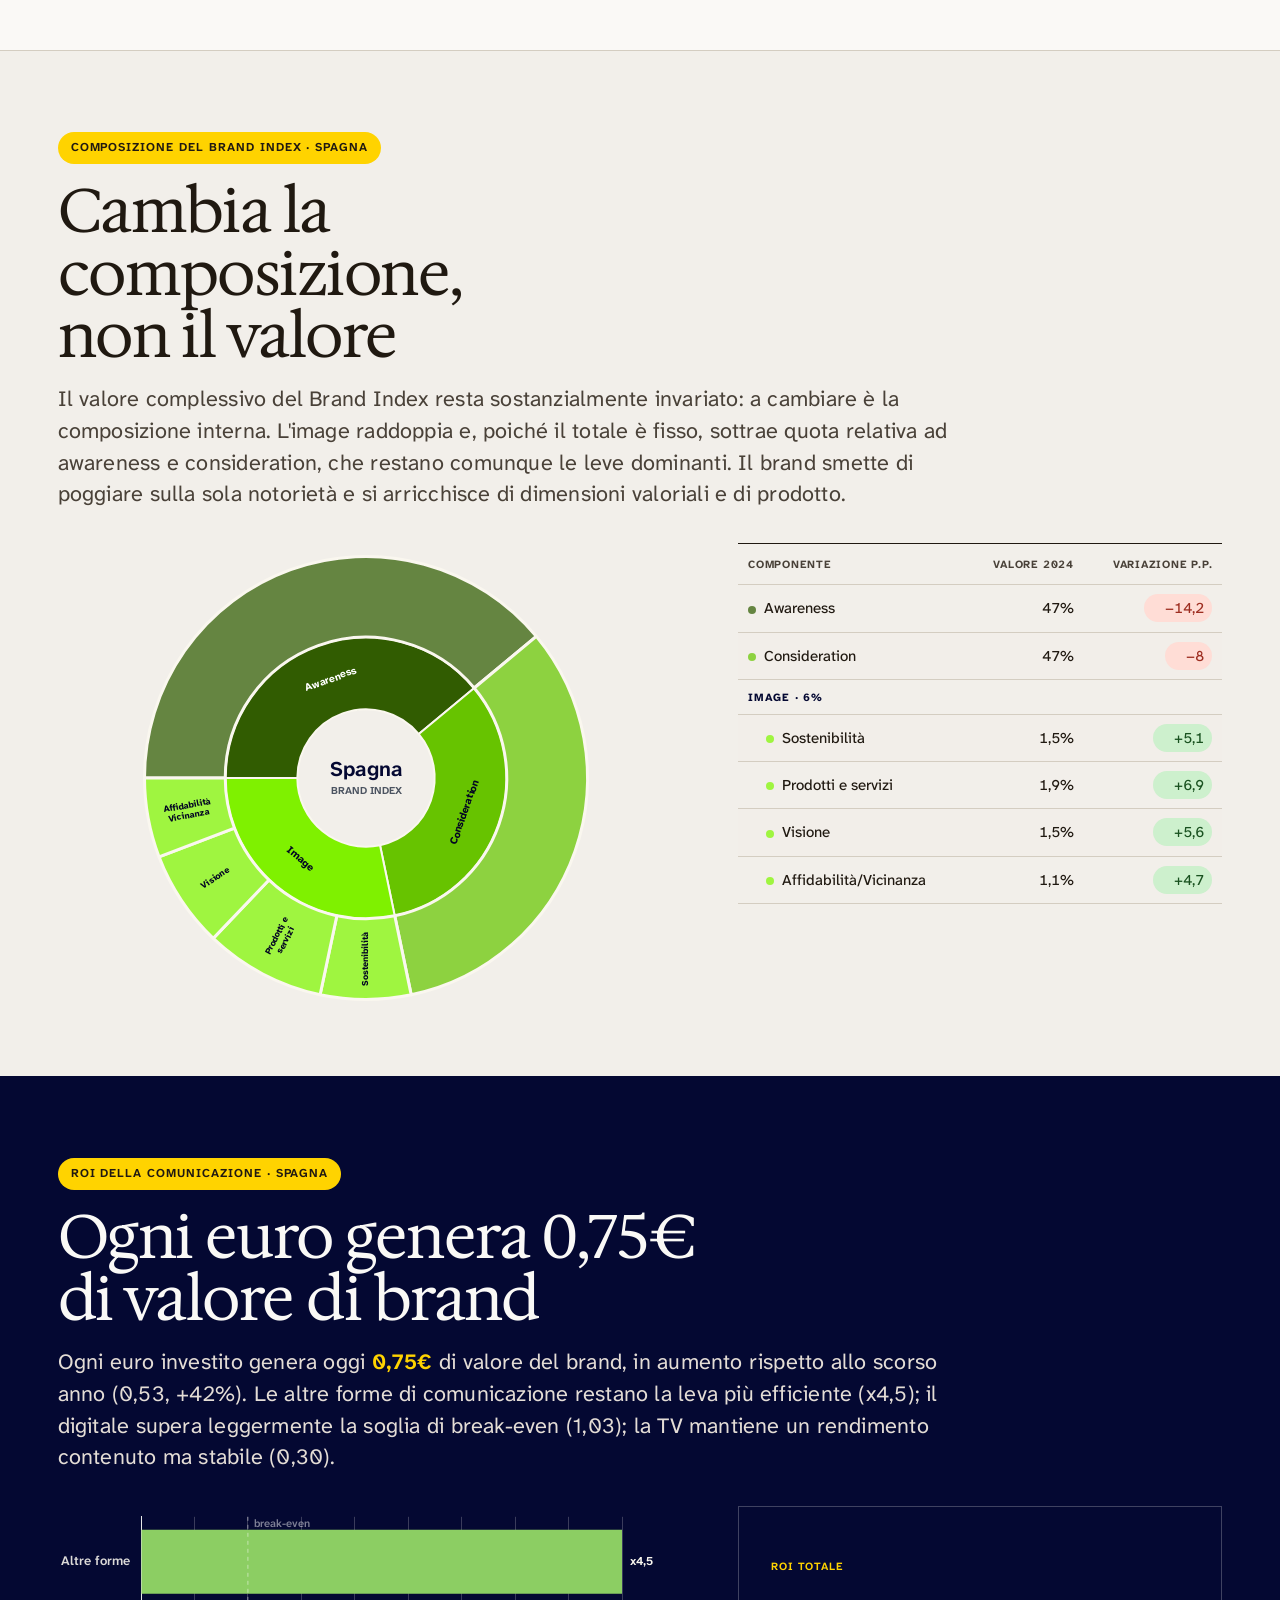
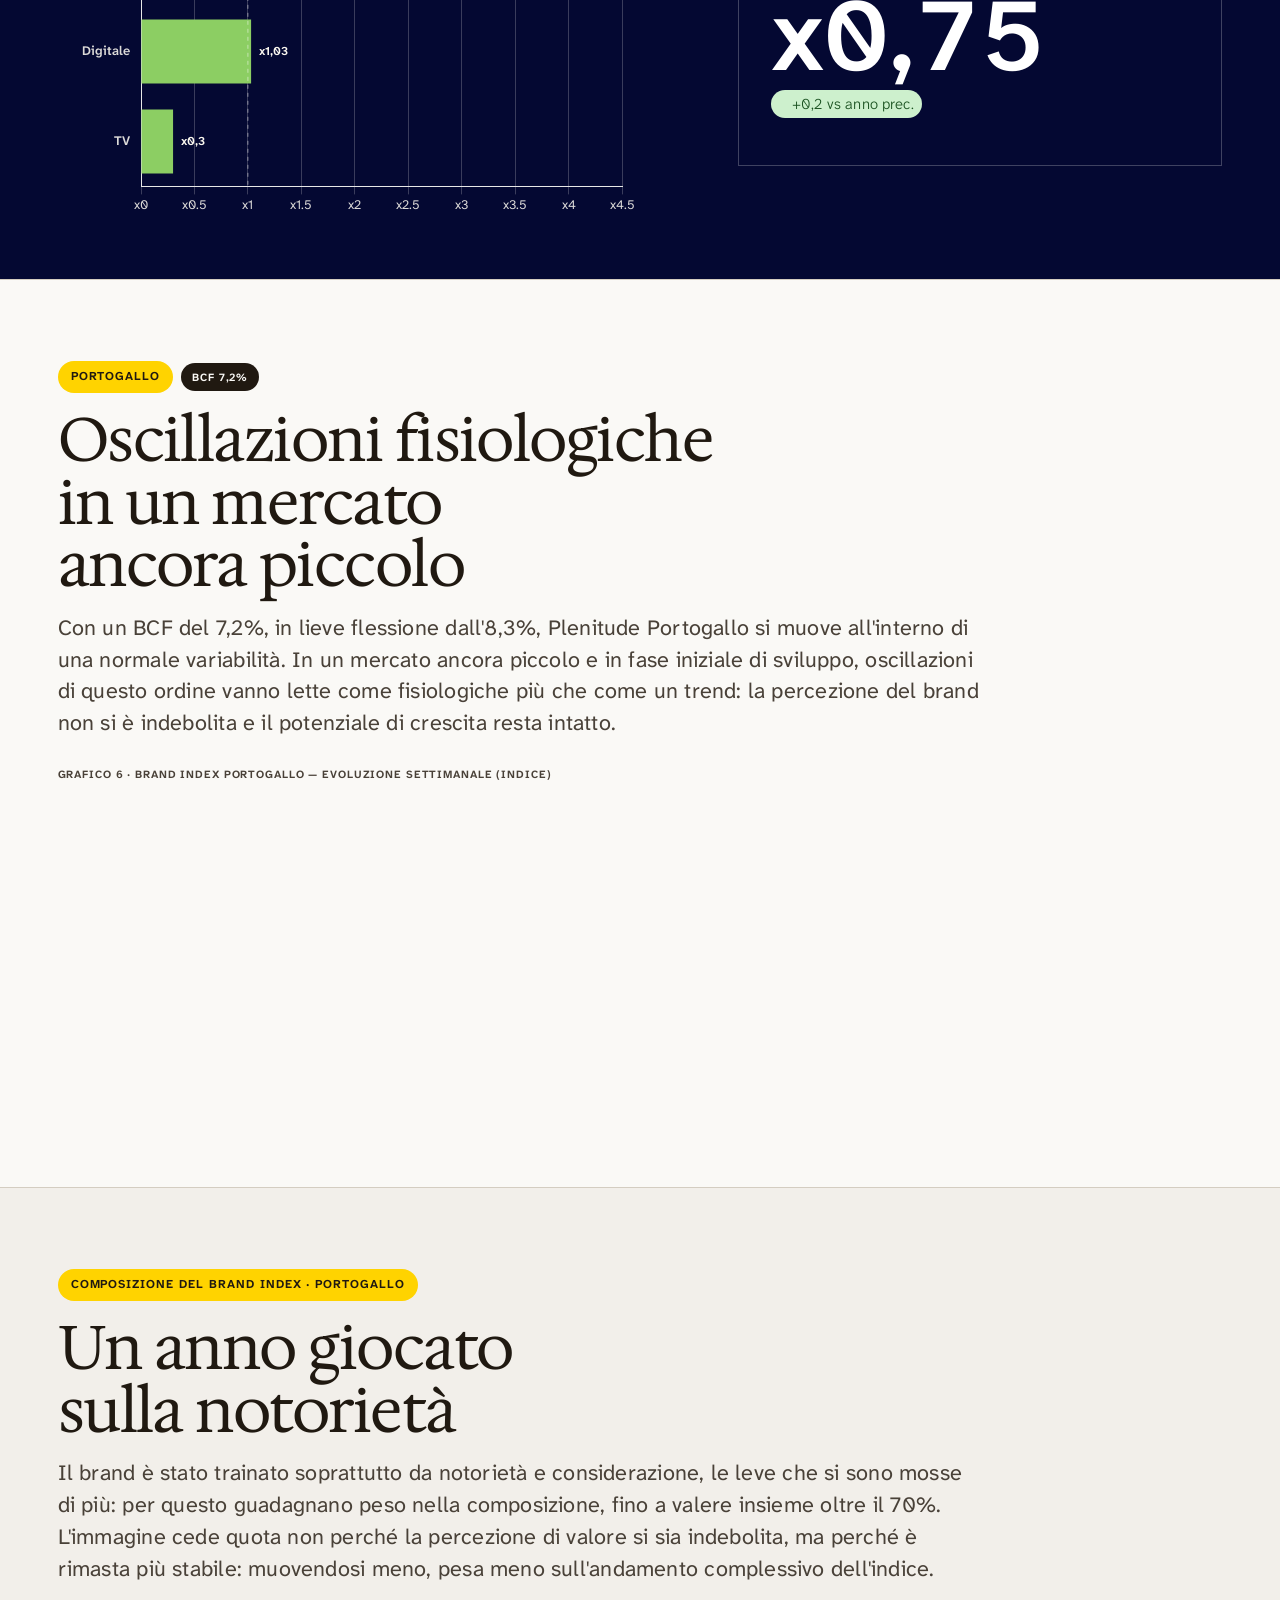
==== commit 97166a20: "Remove "Brand Value SAL · 07/2026" from footer in index.html" ====
--- a/index.html
+++ b/index.html
@@ -787,7 +787,7 @@
       <h2 style="max-width:20ch">Enabling adaptation.<br>Empowering impact.</h2>
       <p class="body" style="color:rgba(255,255,255,.85);margin-top:22px;max-width:70ch">OpenEconomics offre soluzioni integrate per l'analisi d'impatto socioeconomico e la gestione di finanziamenti pubblici, sostenendo imprese e amministrazioni pubbliche nella mitigazione dei rischi finanziari, sociali e climatici. Forte di profonde competenze giuridico-economiche e di una factory di piattaforme SaaS e agentic AI, OpenEconomics garantisce ai clienti autonomia operativa basata su strumenti digitali avanzati e un supporto di consulenza strategica orientata ai risultati.</p>
       <p class="legal">Condizioni d'uso — Il presente documento e tutte le informazioni in esso contenute possono essere divulgati, a condizione che la distribuzione avvenga citando OpenEconomics come fonte. Le informazioni sono fornite a scopo puramente informativo e non implicano alcuna garanzia o impegno da parte di OpenEconomics. Le analisi economiche sono state elaborate sulla base di fonti pubbliche autorevoli e fornitori di dati specialistici, con l'obiettivo di offrire una valutazione professionale, oggettiva e prudenziale in linea con le prassi metodologiche di comparto. Al documento e ai suoi contenuti si applicano il copyright e le norme in materia di protezione dei dati personali.</p>
-      <div class="bar"><span>www.openeconomics.eu · © OpenEconomics Srl <span data-oe-year></span></span><span>Brand Value SAL · 07/2026</span></div>
+      <div class="bar"><span>www.openeconomics.eu · © OpenEconomics Srl <span data-oe-year></span></span></div>
     </div>
   </section>
 
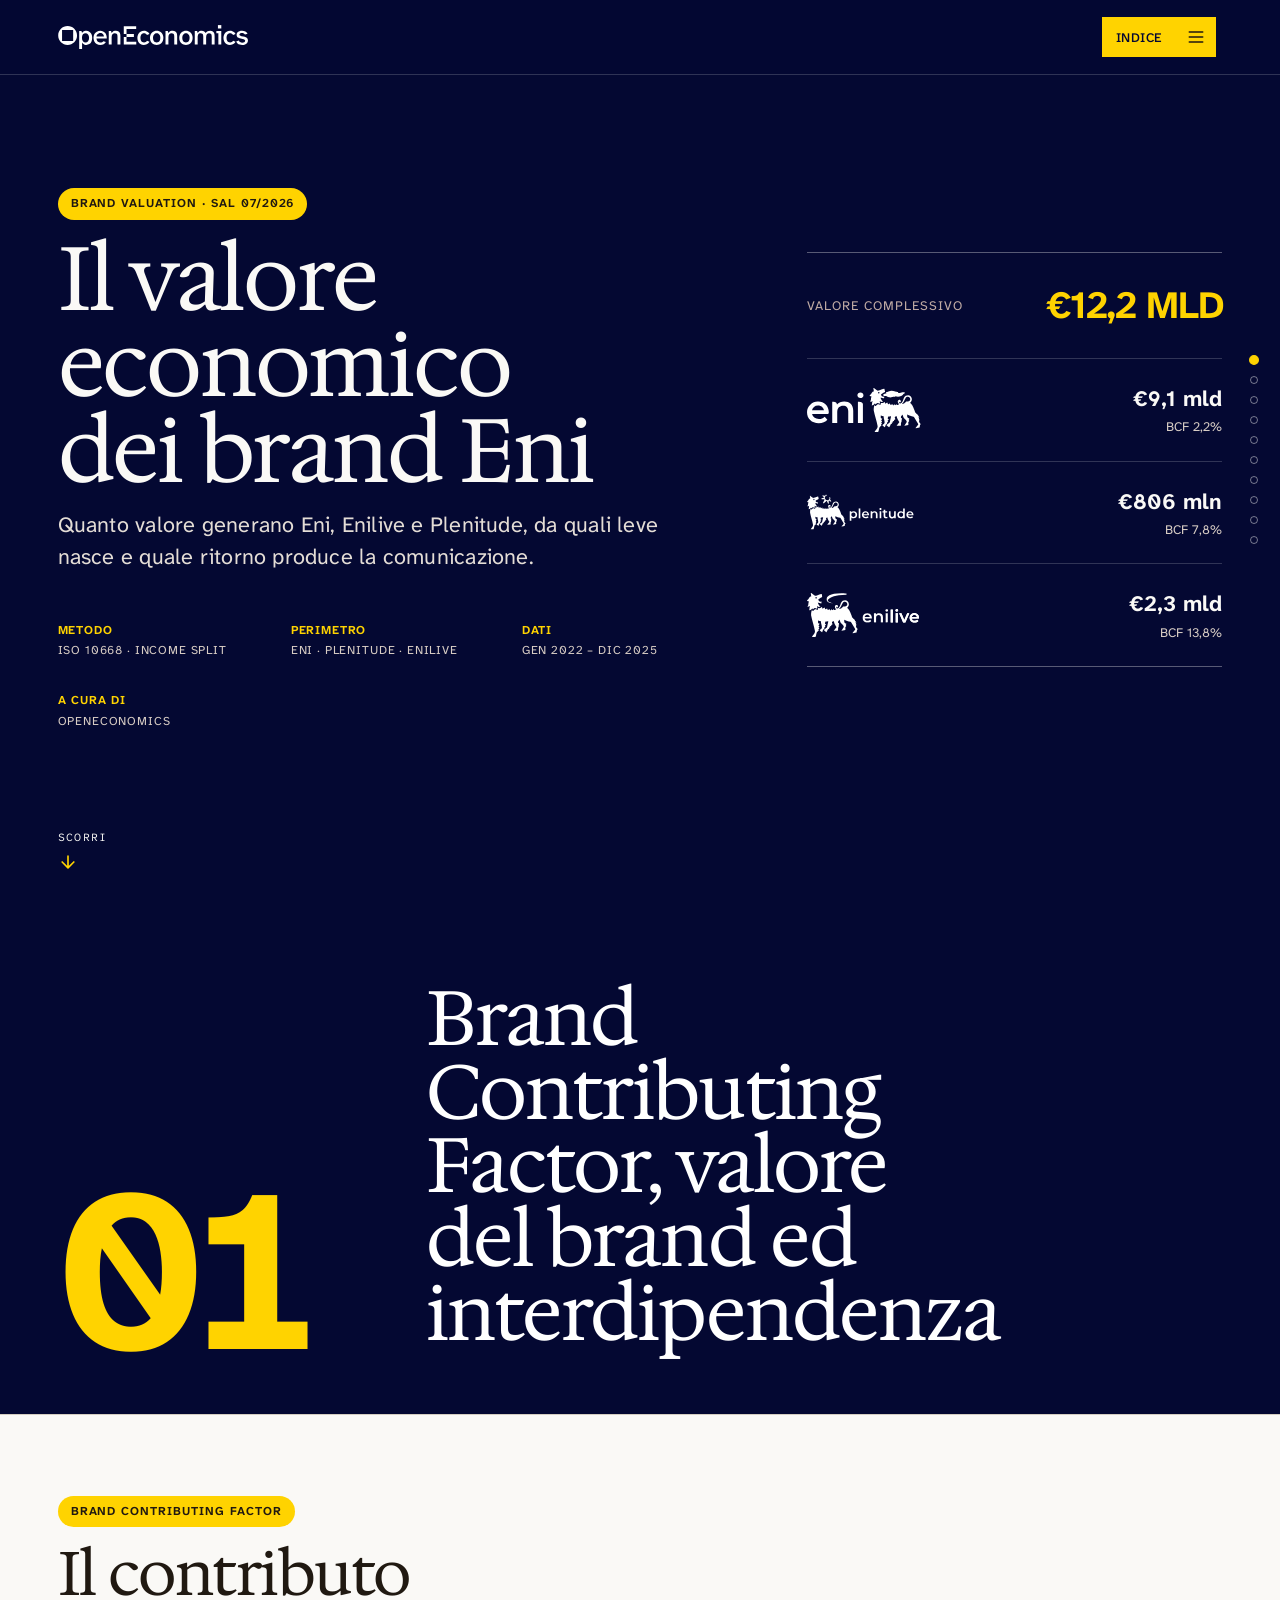
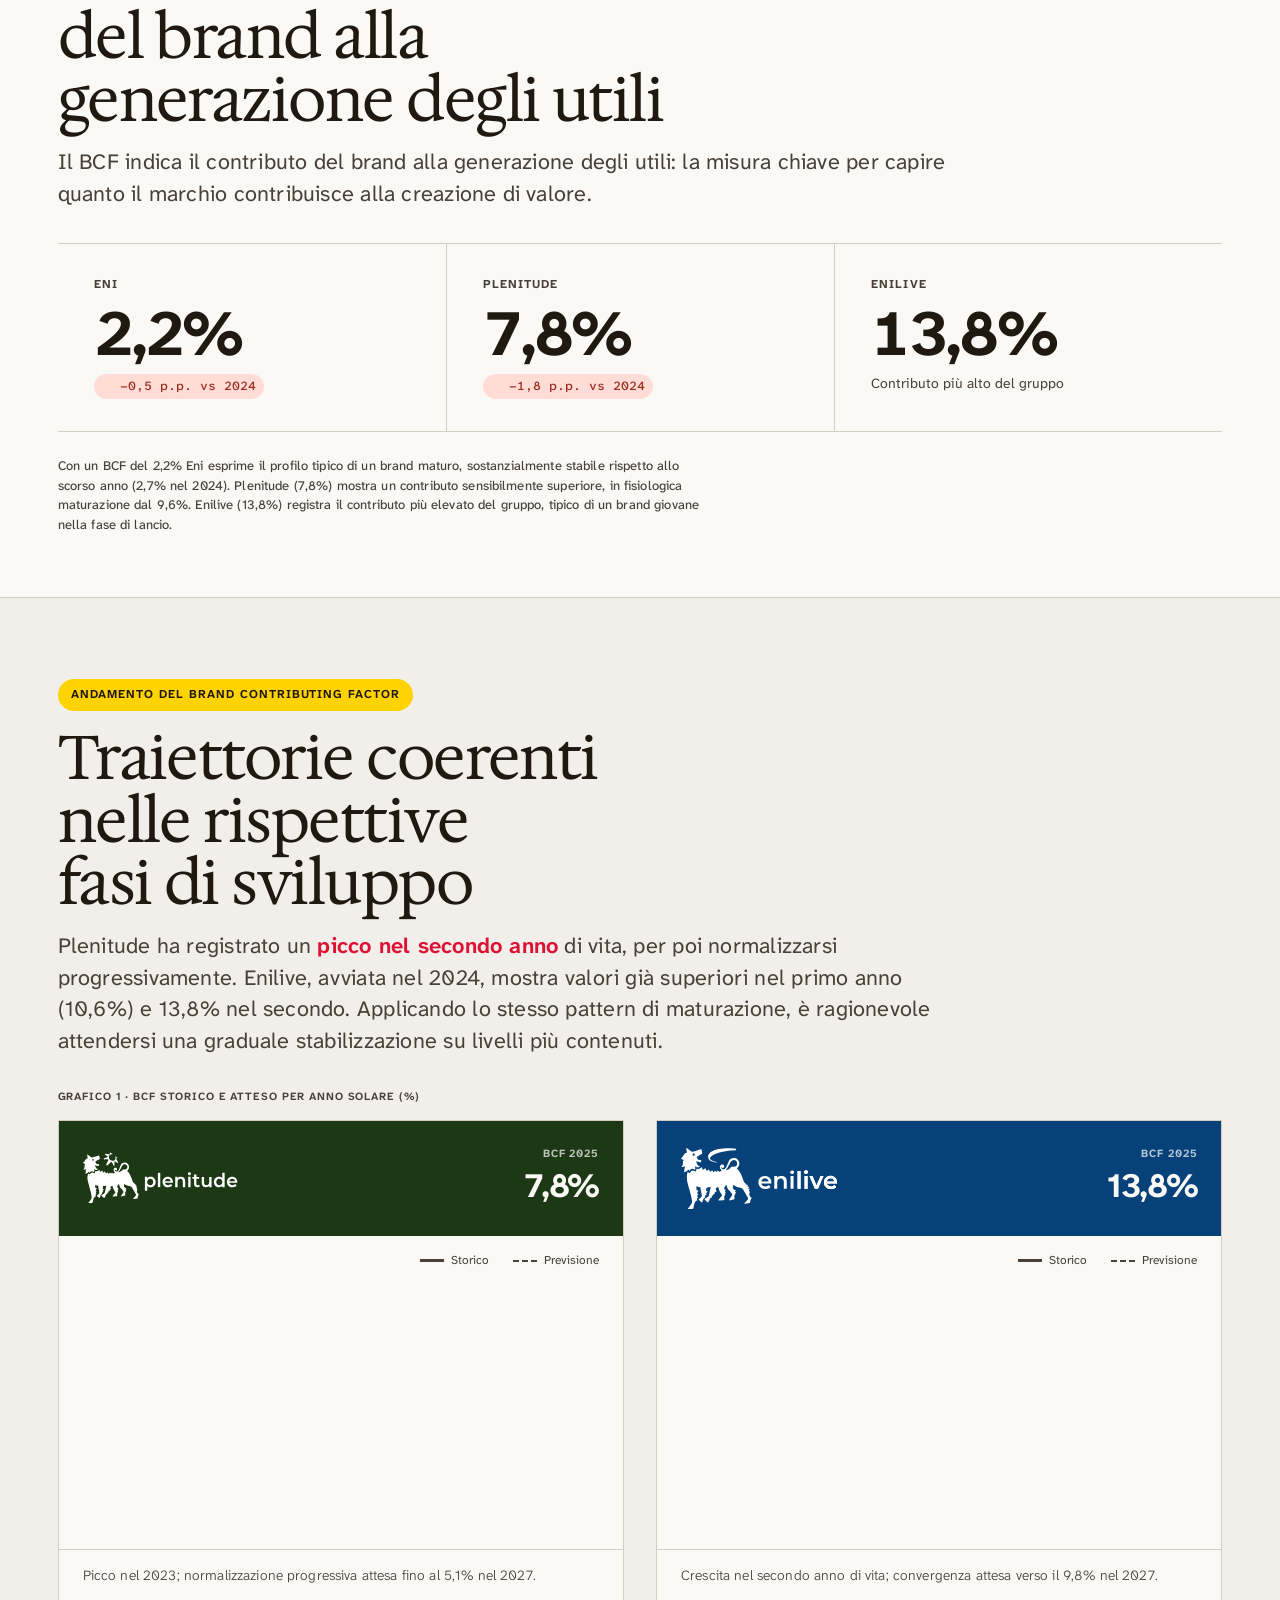
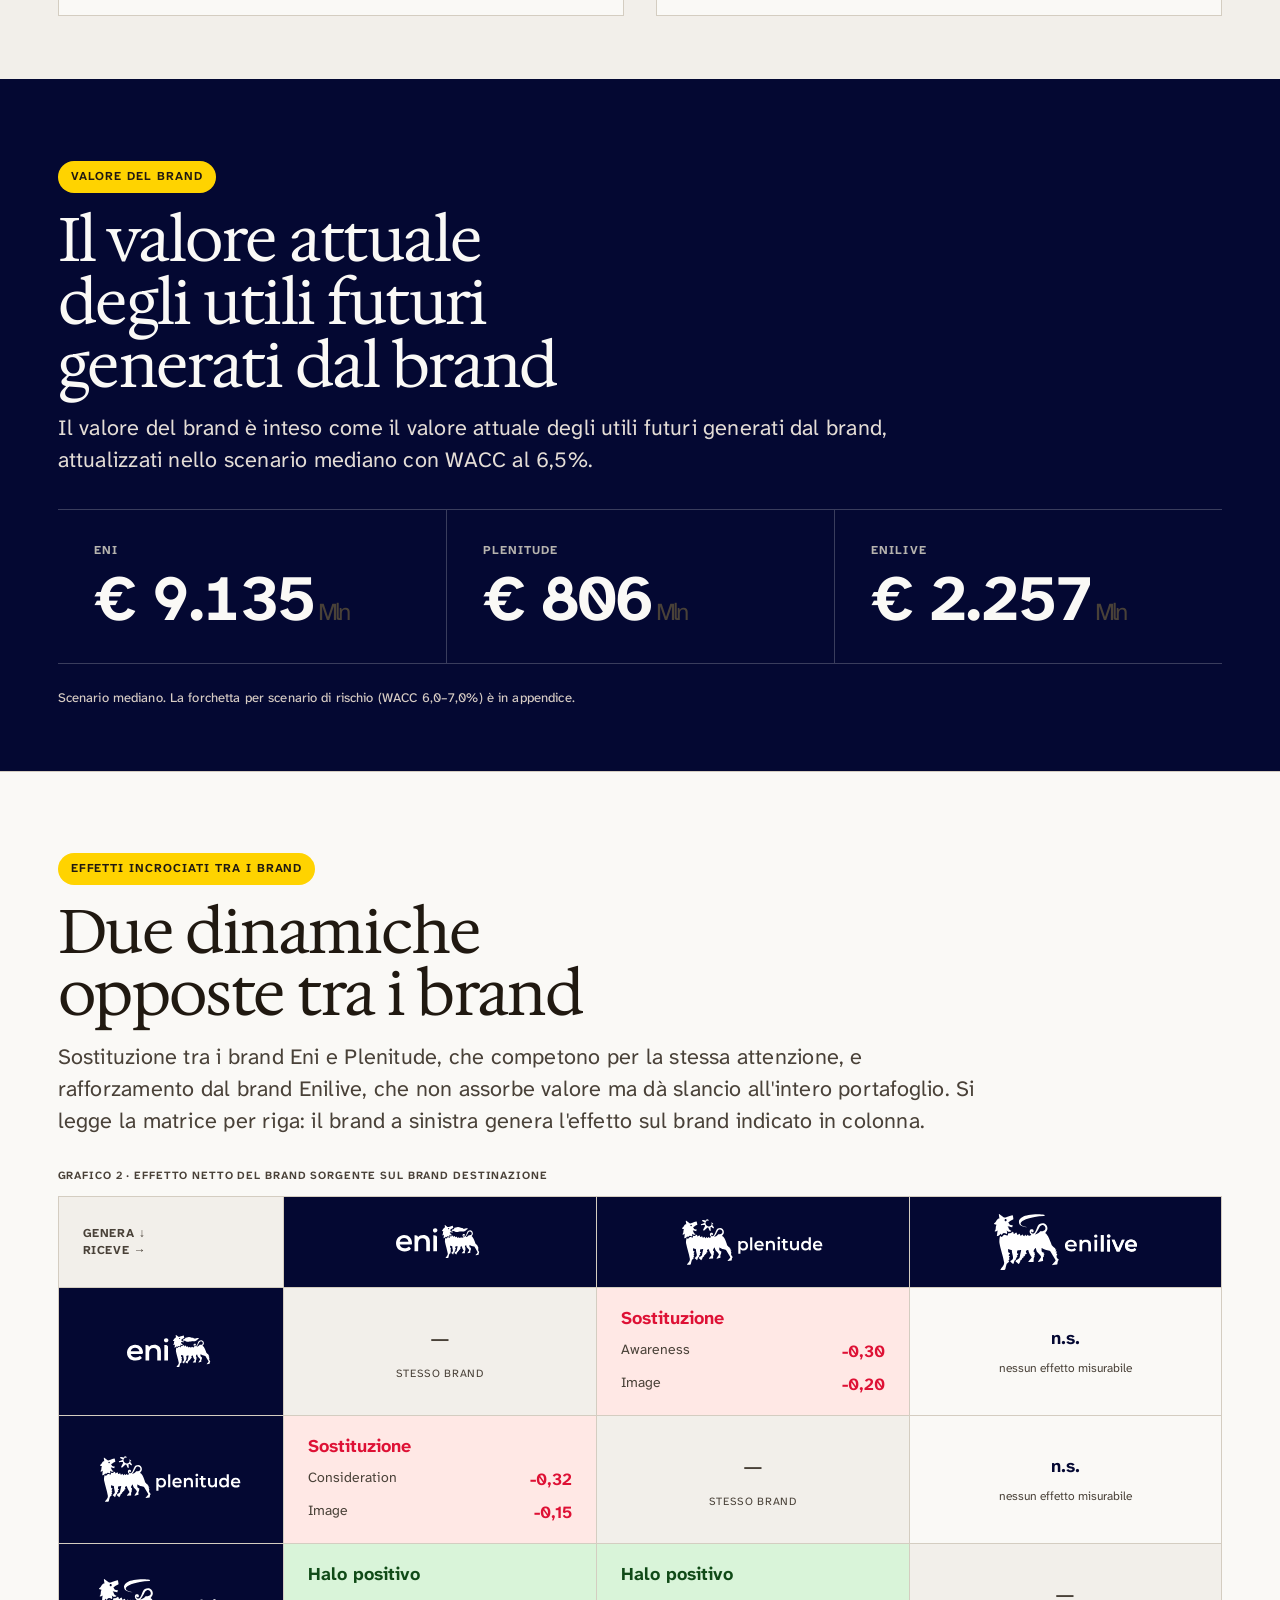
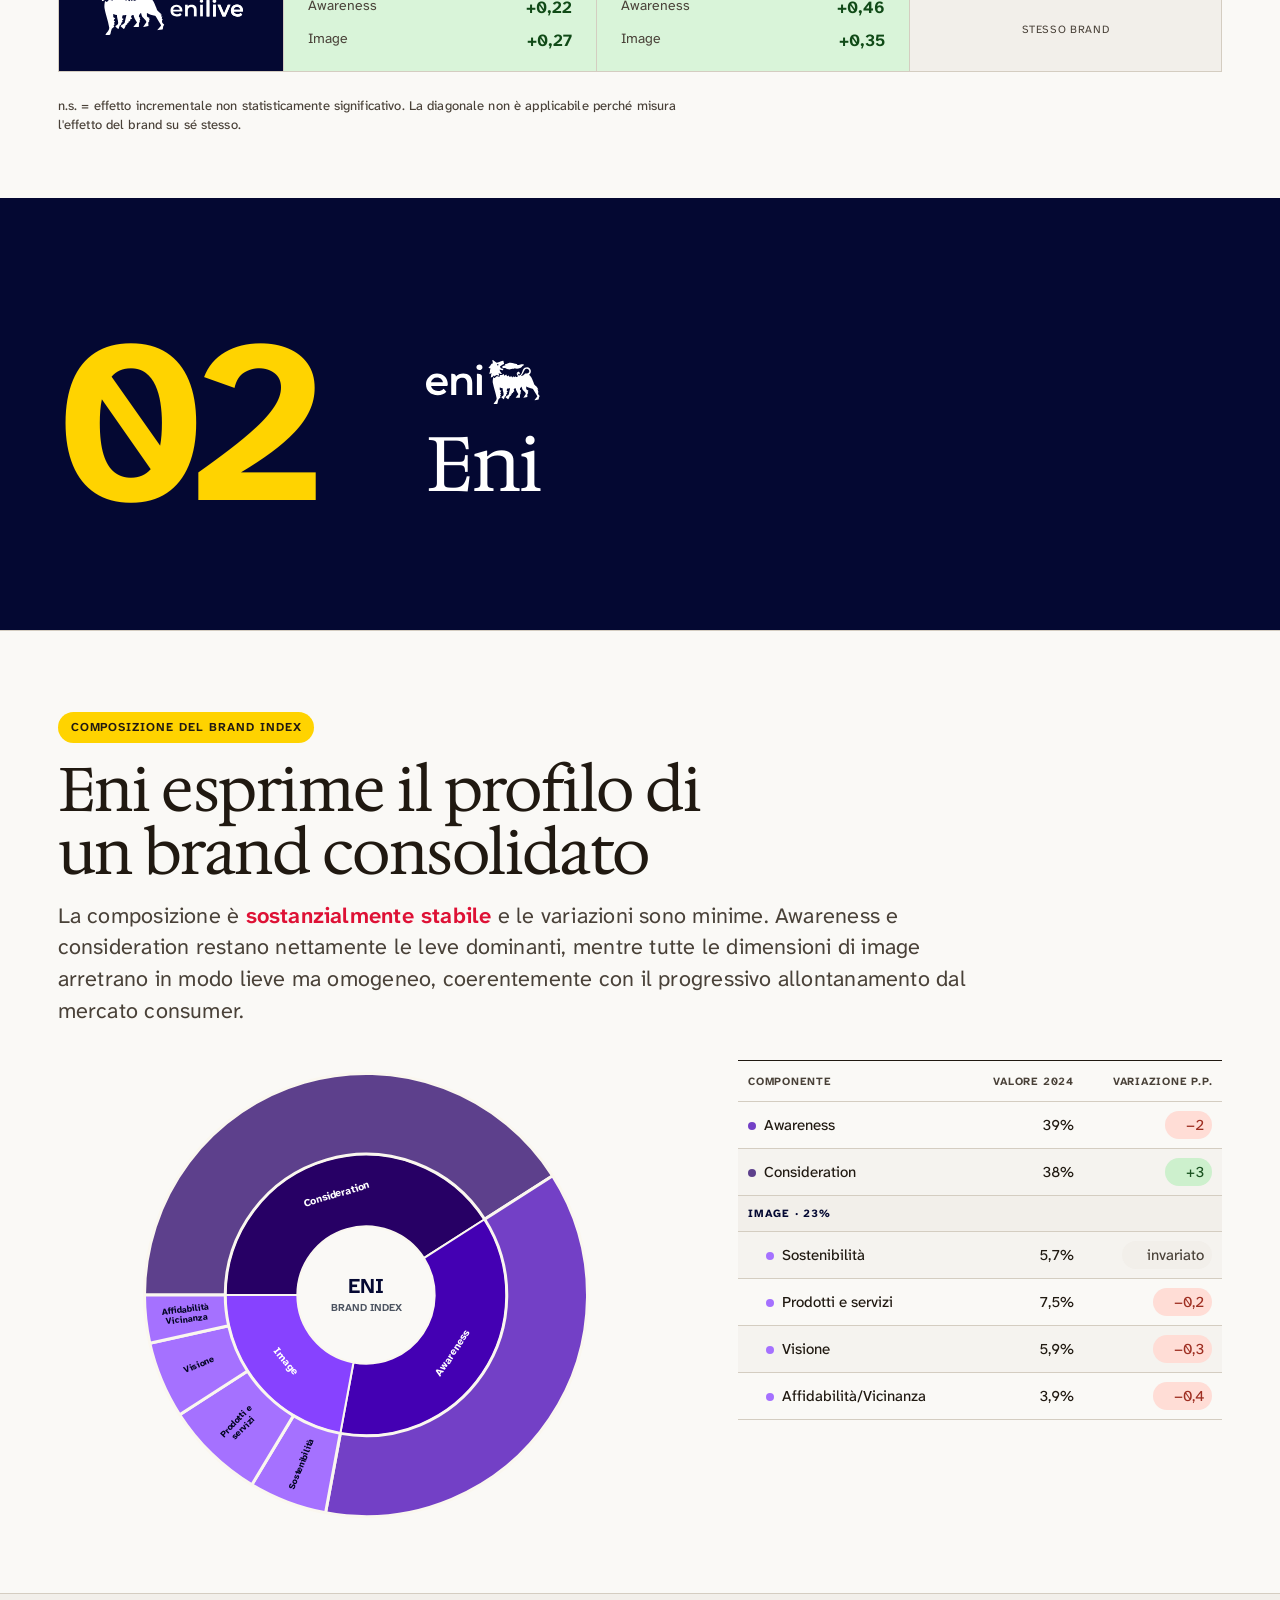
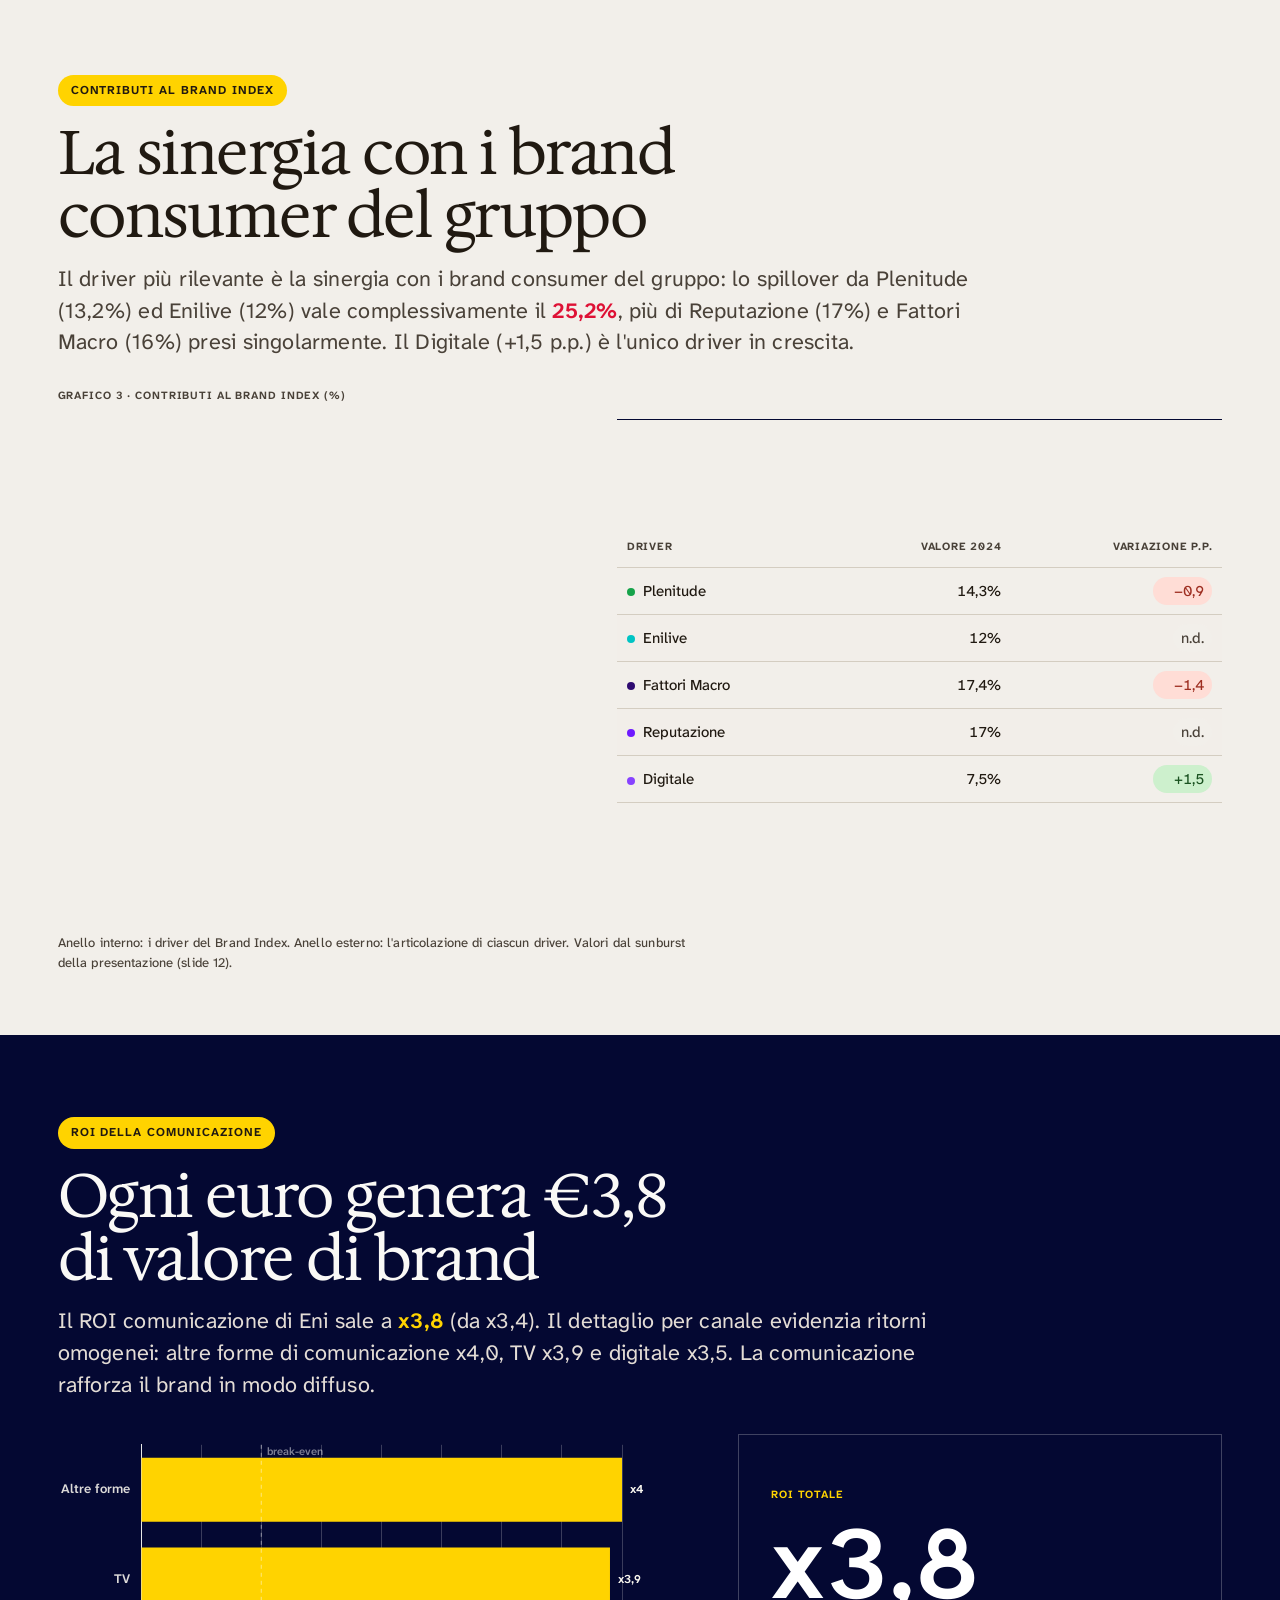
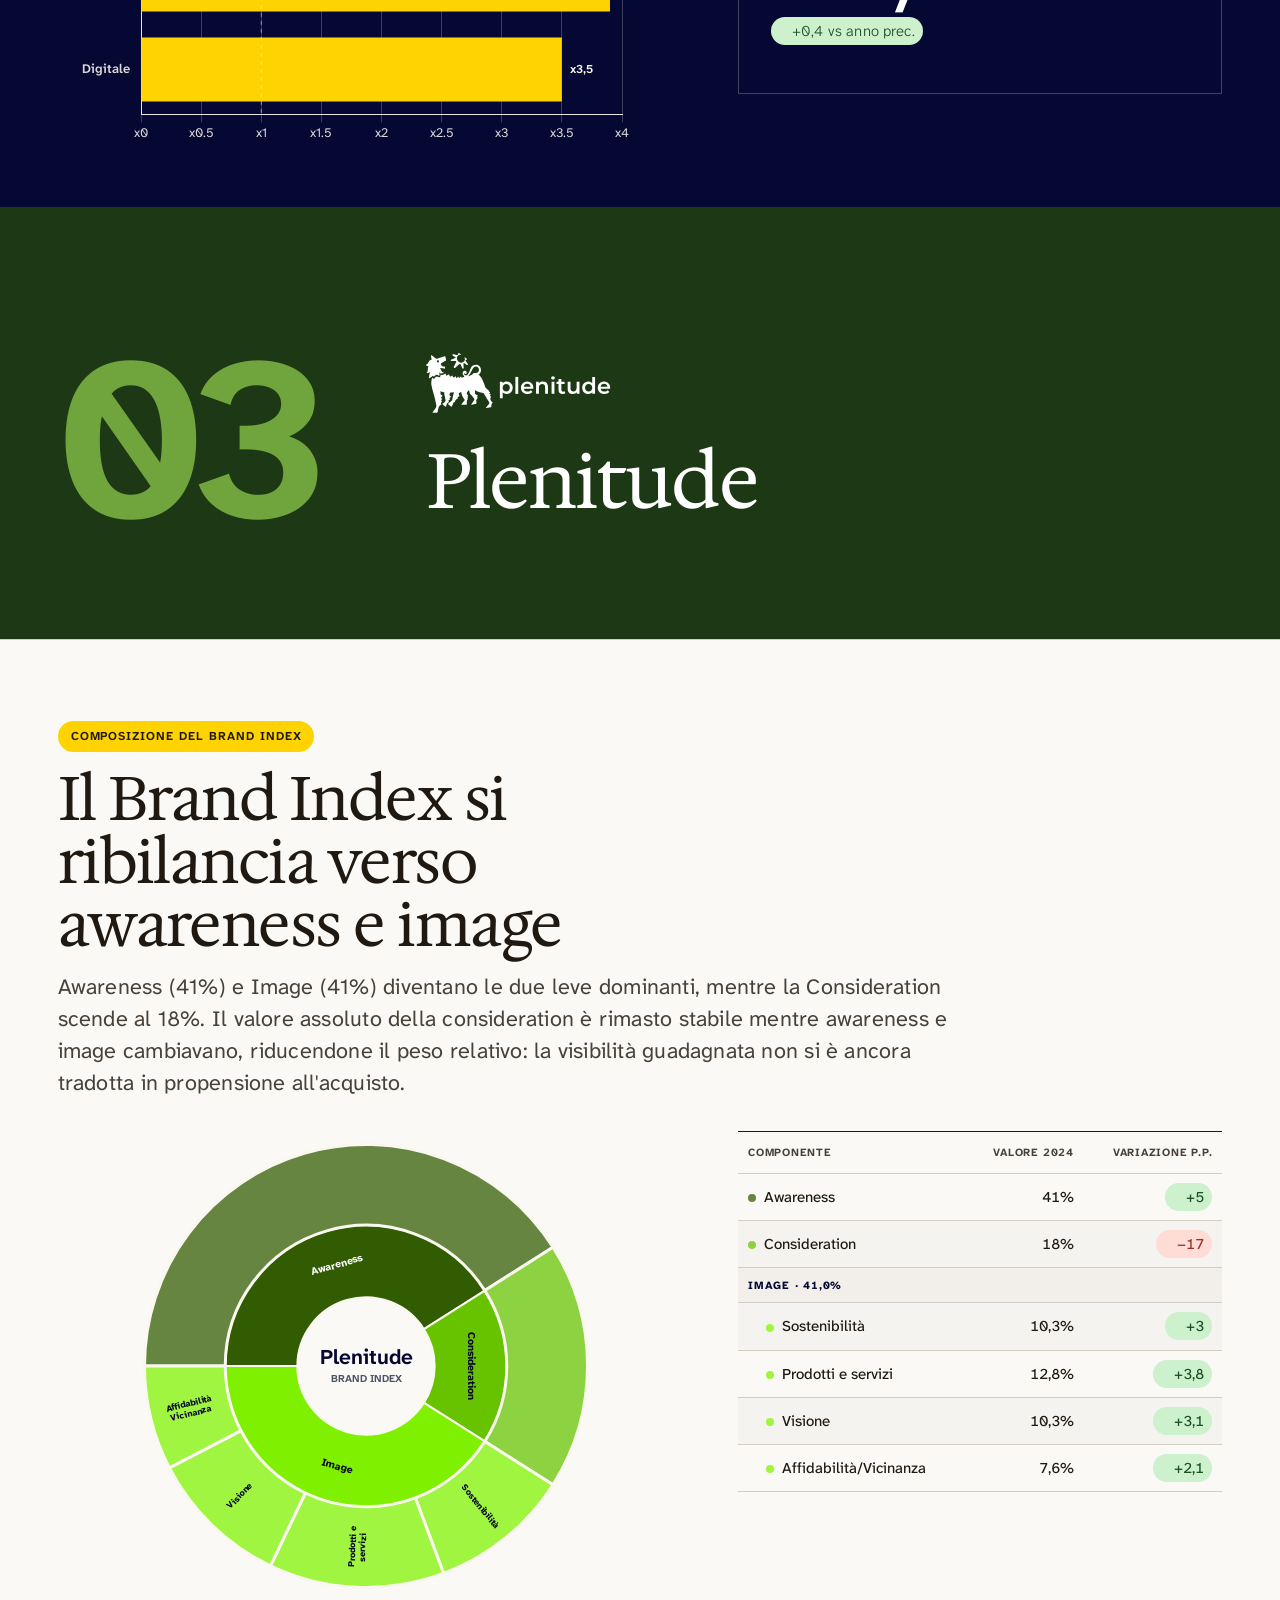
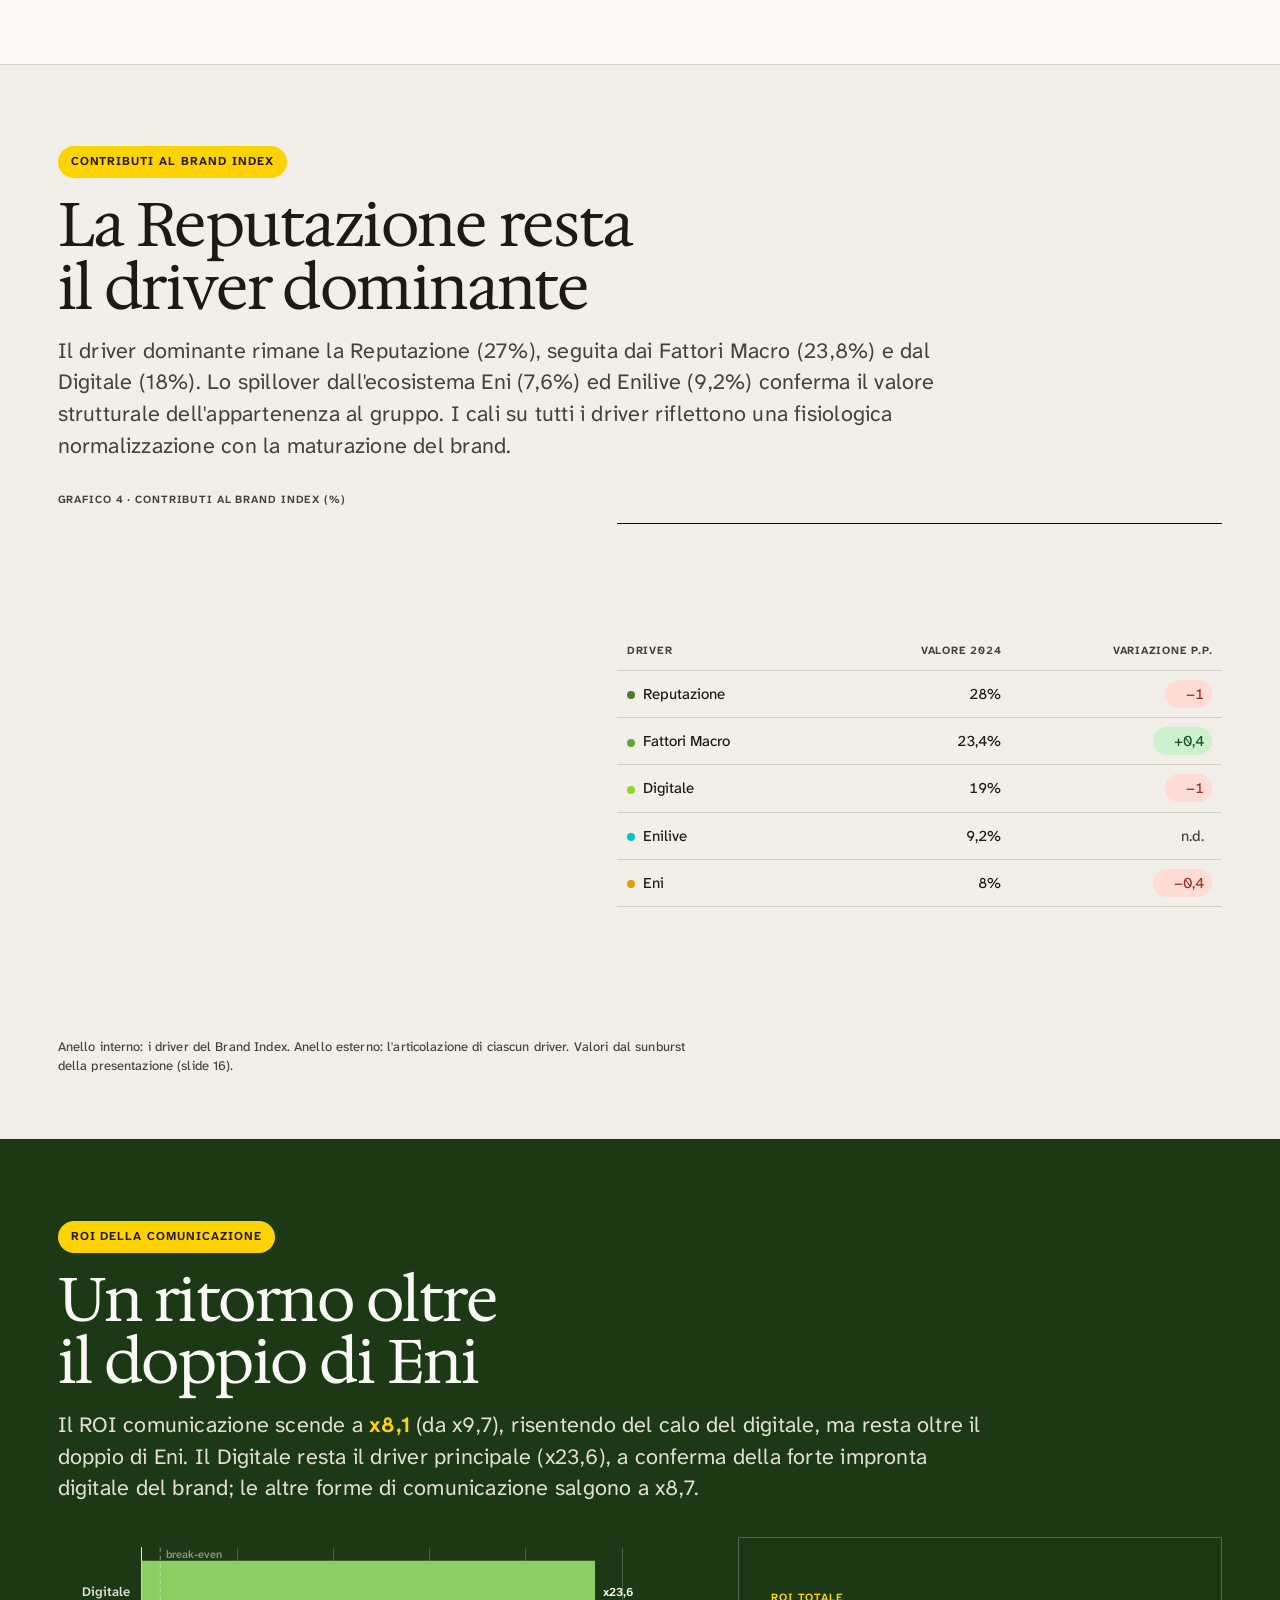
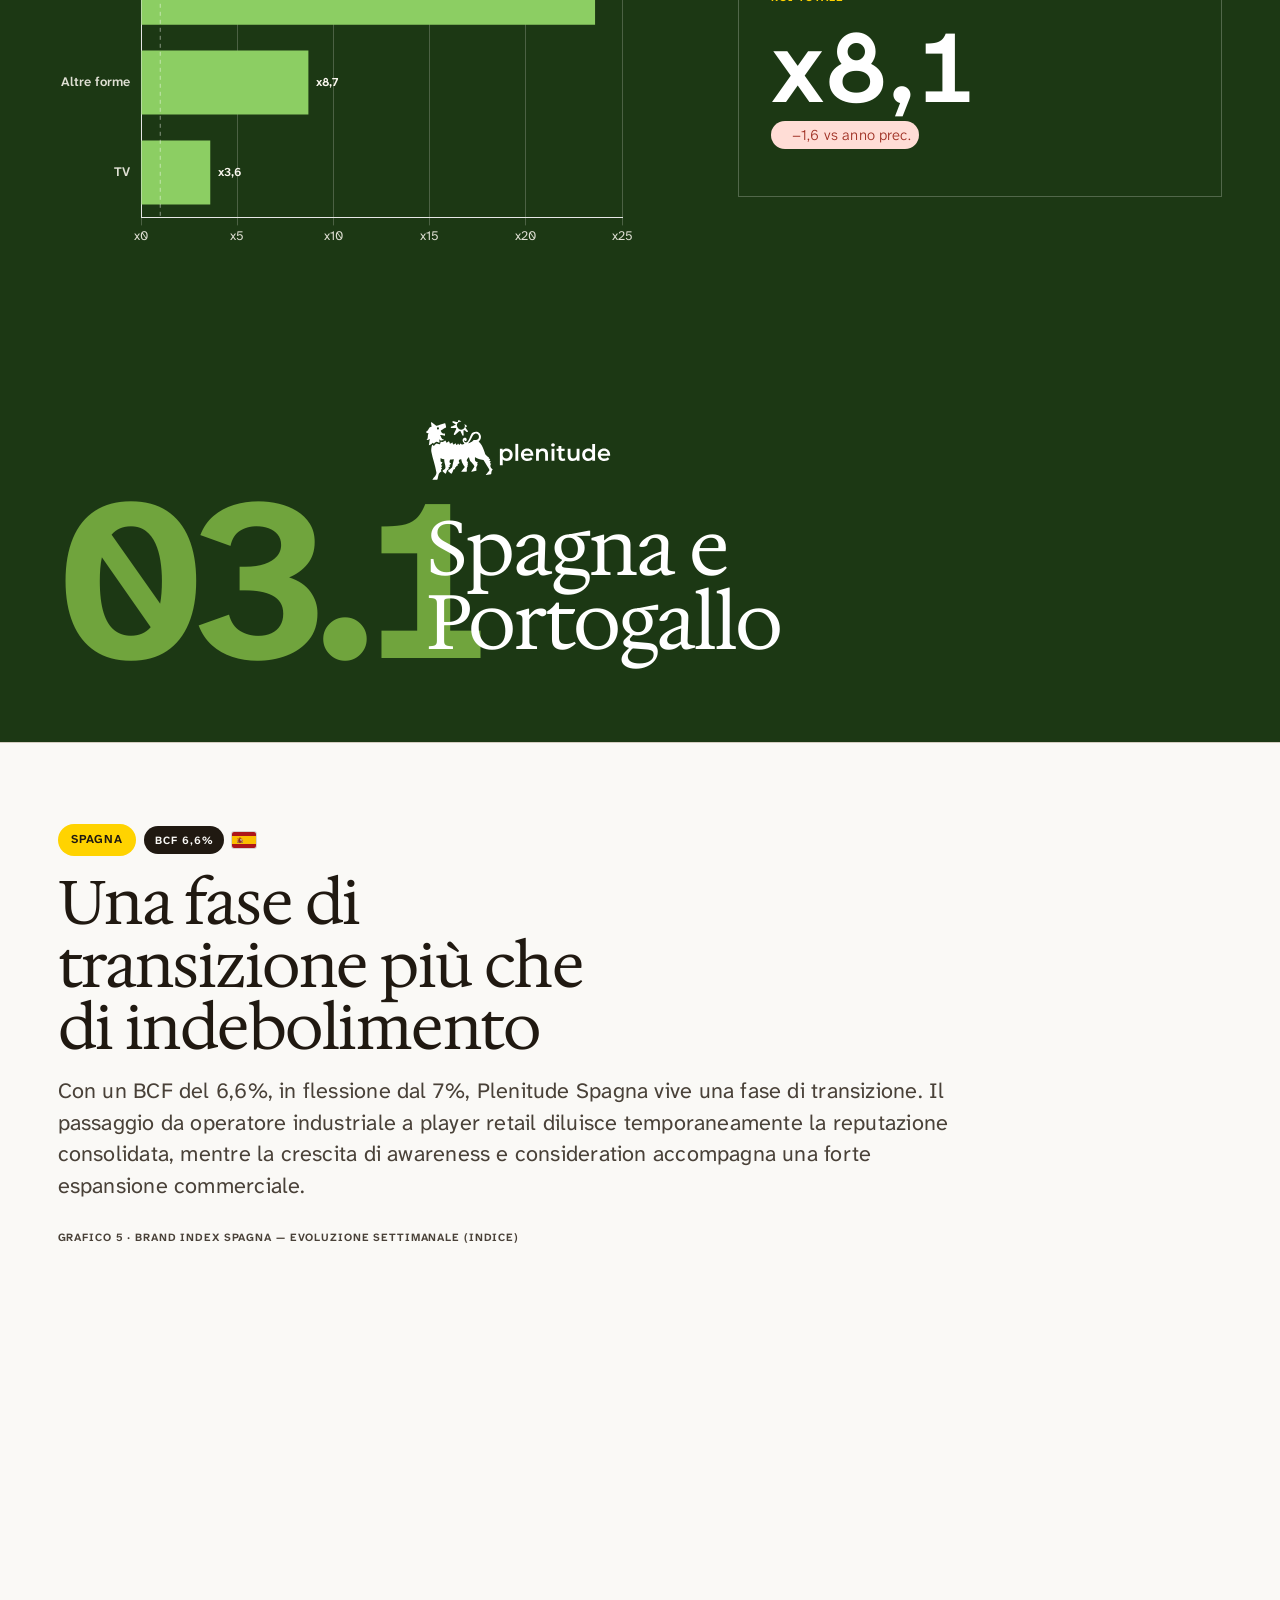
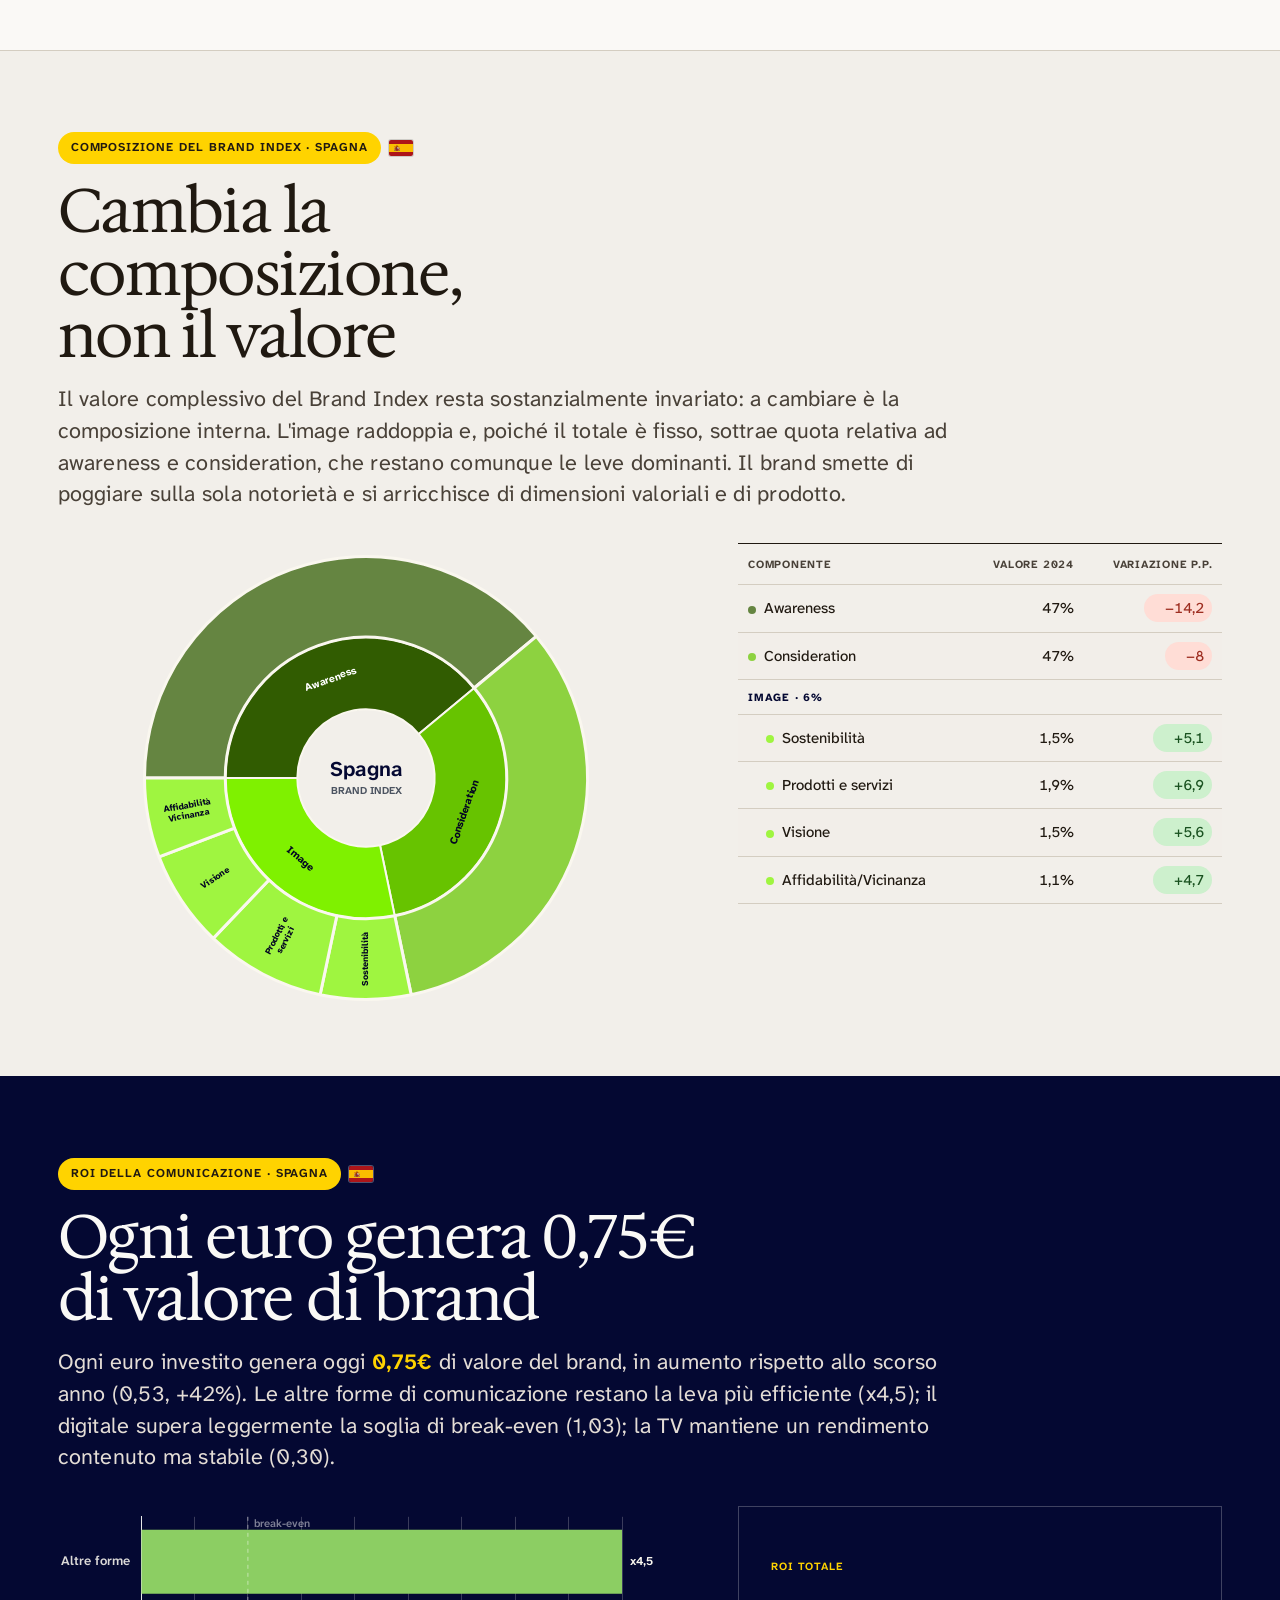
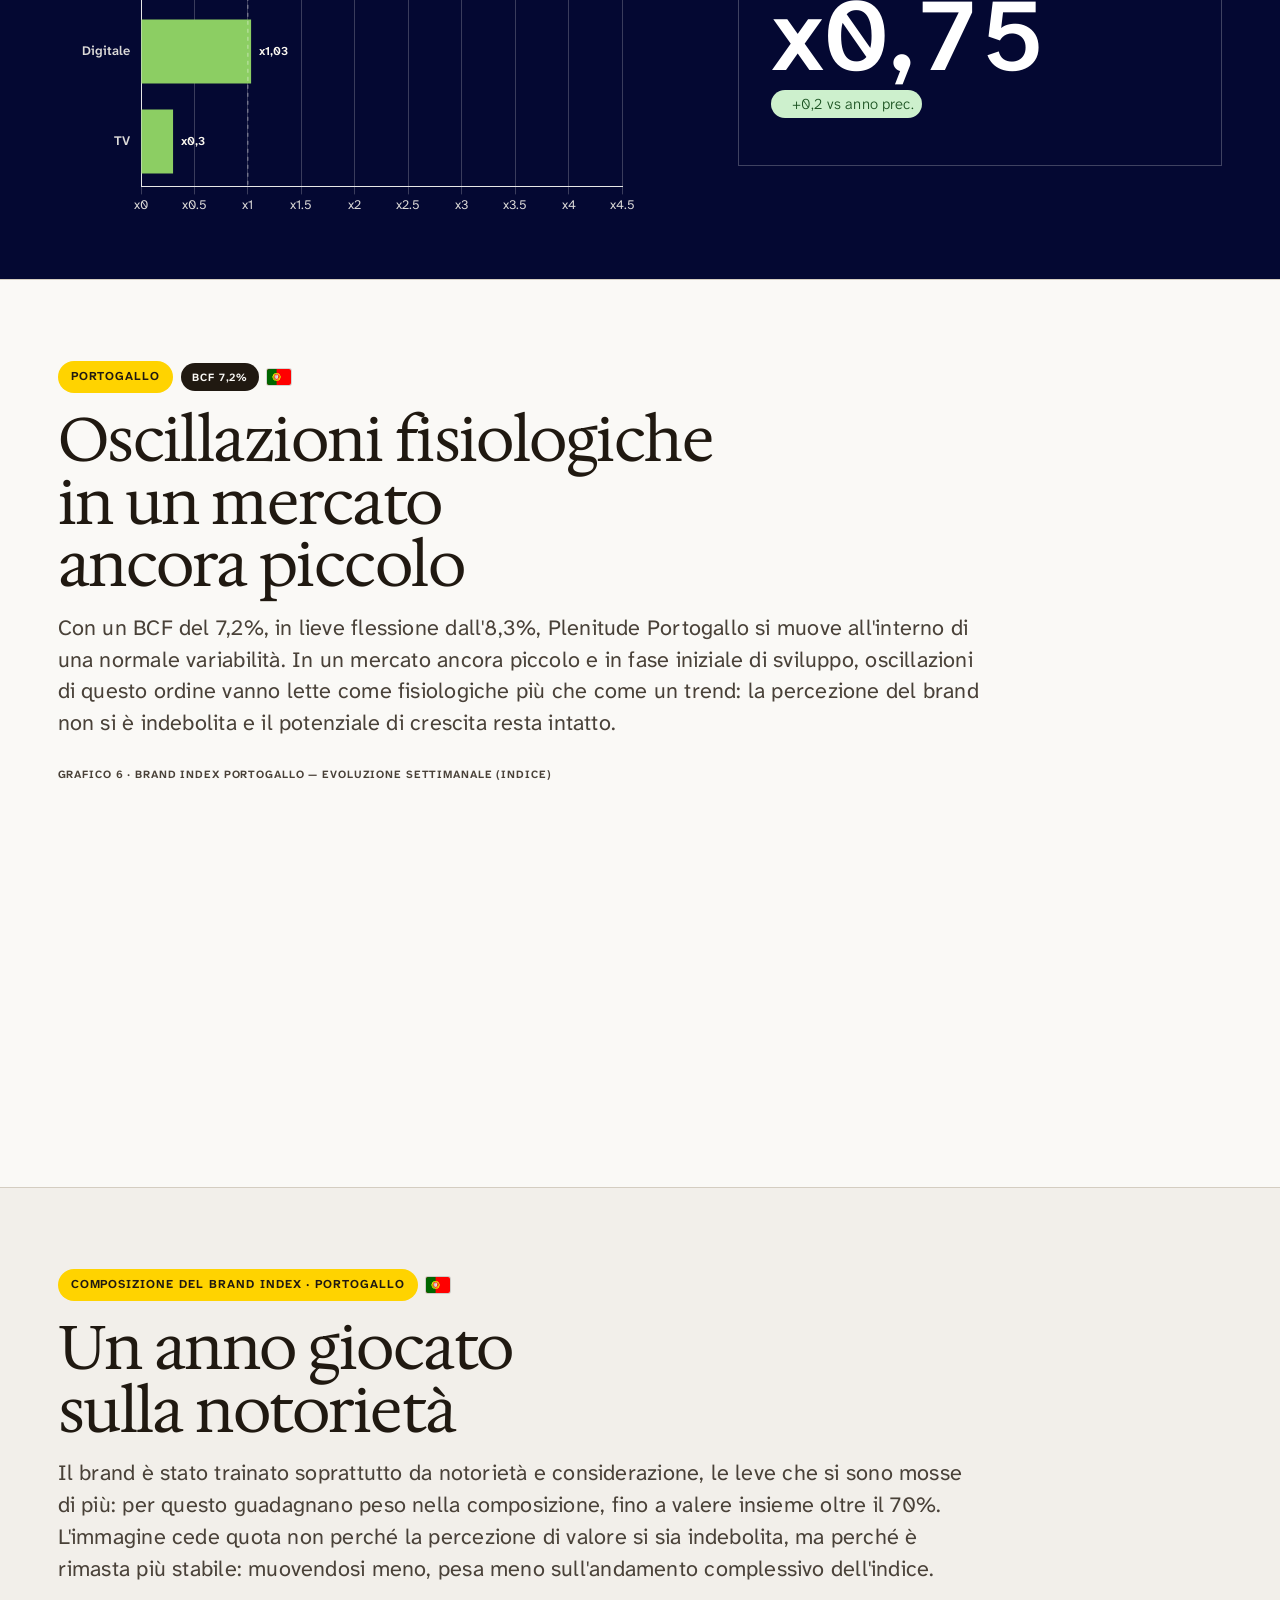
==== commit 93917d43: "Implement structural updates and optimizations across multiple modules" ====
--- a/index.html
+++ b/index.html
@@ -58,6 +58,8 @@
 .chip-cap{display:inline-block;font-family:var(--oe-font-mono);font-size:13px;font-weight:500;text-transform:uppercase;letter-spacing:.03em;background:var(--chip-cap);color:#000;padding:6px 12px;border-radius:2px}
 .subchip{display:inline-block;font-family:var(--oe-font-mono);font-size:12px;font-weight:600;text-transform:uppercase;letter-spacing:.03em;background:var(--accent);color:#fff;padding:5px 11px;border-radius:2px}
 .s-dark .subchip,.s-accent .subchip{background:#fff;color:var(--accent)}
+.flag{height:16px;width:auto;border-radius:2px;box-shadow:0 0 0 1px rgba(0,0,0,.15);vertical-align:middle}
+.s-dark .flag,.s-accent .flag,[data-dark] .flag{box-shadow:0 0 0 1px rgba(255,255,255,.3)}
 .fig-label{font-family:var(--oe-font-mono);font-weight:500;font-size:12px;letter-spacing:.04em;text-transform:uppercase;color:var(--oe-gray-600);margin-bottom:10px}
 .s-dark .fig-label,.s-accent .fig-label{color:var(--pop)}
 
@@ -488,14 +490,14 @@
     <div class="starfield"><canvas class="starsX"></canvas></div>
     <div class="slide__inner reveal">
       <div class="chap-num num">03.1</div>
-      <div class="eyebrow-wrap" style="margin-top:14px"><span class="chip-cap">Plenitude nel mondo</span></div>
+      <div class="eyebrow-wrap" style="margin-top:14px"><span class="chip-cap">Plenitude nel mondo</span><img class="flag" src="assets/spain-flag.svg" alt="Spagna"><img class="flag" src="assets/portugal-flag.svg" alt="Portogallo"></div>
       <div class="chapter-heading"><img class="chapter-logo chapter-logo--plenitude" src="assets/plenitude-logo-white.svg" alt="Plenitude"><h1>Spagna e Portogallo</h1></div>
     </div>
   </section>
 
   <section id="es-bcf" class="slide s-light" data-chap="03.1 · Iberia" data-nav="Spagna — BCF e trend">
     <div class="slide__inner reveal">
-      <div class="eyebrow-wrap"><span class="chip-cap">Spagna</span><span class="subchip">BCF 6,6%</span></div>
+      <div class="eyebrow-wrap"><span class="chip-cap">Spagna</span><span class="subchip">BCF 6,6%</span><img class="flag" src="assets/spain-flag.svg" alt="Spagna"></div>
       <h2>Una fase di transizione più che di indebolimento</h2>
       <p class="lead">Con un BCF del 6,6%, in flessione dal 7%, Plenitude Spagna vive una fase di transizione. Il passaggio da operatore industriale a player retail diluisce temporaneamente la reputazione consolidata, mentre la crescita di awareness e consideration accompagna una forte espansione commerciale.</p>
       <div class="fig-label" style="margin-top:26px">Grafico 5 · Brand Index Spagna — evoluzione settimanale (indice)</div>
@@ -505,7 +507,7 @@
 
   <section id="es-comp" class="slide s-tint" data-chap="03.1 · Iberia" data-nav="Spagna — composizione">
     <div class="slide__inner reveal">
-      <div class="eyebrow-wrap"><span class="chip-cap">Composizione del Brand Index · Spagna</span></div>
+      <div class="eyebrow-wrap"><span class="chip-cap">Composizione del Brand Index · Spagna</span><img class="flag" src="assets/spain-flag.svg" alt="Spagna"></div>
       <h2>Cambia la composizione, non il valore</h2>
       <p class="lead">Il valore complessivo del Brand Index resta sostanzialmente invariato: a cambiare è la composizione interna. L'image raddoppia e, poiché il totale è fisso, sottrae quota relativa ad awareness e consideration, che restano comunque le leve dominanti. Il brand smette di poggiare sulla sola notorietà e si arricchisce di dimensioni valoriali e di prodotto.</p>
       <div class="chart-grid" data-comp="spain">
@@ -517,7 +519,7 @@
 
   <section id="es-roi" class="slide s-dark" data-chap="03.1 · Iberia" data-nav="Spagna — ROI" data-dark>
     <div class="slide__inner reveal">
-      <div class="eyebrow-wrap"><span class="chip-cap">ROI della comunicazione · Spagna</span></div>
+      <div class="eyebrow-wrap"><span class="chip-cap">ROI della comunicazione · Spagna</span><img class="flag" src="assets/spain-flag.svg" alt="Spagna"></div>
       <h2>Ogni euro genera 0,75€ di valore di brand</h2>
       <p class="lead">Ogni euro investito genera oggi <span class="hl">0,75€</span> di valore del brand, in aumento rispetto allo scorso anno (0,53, +42%). Le altre forme di comunicazione restano la leva più efficiente (x4,5); il digitale supera leggermente la soglia di break-even (1,03); la TV mantiene un rendimento contenuto ma stabile (0,30).</p>
       <div class="chart-grid" data-roi="spain">
@@ -529,7 +531,7 @@
 
   <section id="pt-bcf" class="slide s-light" data-chap="03.1 · Iberia" data-nav="Portogallo — BCF e trend">
     <div class="slide__inner reveal">
-      <div class="eyebrow-wrap"><span class="chip-cap">Portogallo</span><span class="subchip">BCF 7,2%</span></div>
+      <div class="eyebrow-wrap"><span class="chip-cap">Portogallo</span><span class="subchip">BCF 7,2%</span><img class="flag" src="assets/portugal-flag.svg" alt="Portogallo"></div>
       <h2>Oscillazioni fisiologiche in un mercato ancora piccolo</h2>
       <p class="lead">Con un BCF del 7,2%, in lieve flessione dall'8,3%, Plenitude Portogallo si muove all'interno di una normale variabilità. In un mercato ancora piccolo e in fase iniziale di sviluppo, oscillazioni di questo ordine vanno lette come fisiologiche più che come un trend: la percezione del brand non si è indebolita e il potenziale di crescita resta intatto.</p>
       <div class="fig-label" style="margin-top:26px">Grafico 6 · Brand Index Portogallo — evoluzione settimanale (indice)</div>
@@ -539,7 +541,7 @@
 
   <section id="pt-comp" class="slide s-tint" data-chap="03.1 · Iberia" data-nav="Portogallo — composizione">
     <div class="slide__inner reveal">
-      <div class="eyebrow-wrap"><span class="chip-cap">Composizione del Brand Index · Portogallo</span></div>
+      <div class="eyebrow-wrap"><span class="chip-cap">Composizione del Brand Index · Portogallo</span><img class="flag" src="assets/portugal-flag.svg" alt="Portogallo"></div>
       <h2>Un anno giocato sulla notorietà</h2>
       <p class="lead">Il brand è stato trainato soprattutto da notorietà e considerazione, le leve che si sono mosse di più: per questo guadagnano peso nella composizione, fino a valere insieme oltre il 70%. L'immagine cede quota non perché la percezione di valore si sia indebolita, ma perché è rimasta più stabile: muovendosi meno, pesa meno sull'andamento complessivo dell'indice.</p>
       <div class="chart-grid" data-comp="portugal">
@@ -551,7 +553,7 @@
 
   <section id="pt-roi" class="slide s-dark" data-chap="03.1 · Iberia" data-nav="Portogallo — ROI" data-dark>
     <div class="slide__inner reveal">
-      <div class="eyebrow-wrap"><span class="chip-cap">ROI della comunicazione · Portogallo</span></div>
+      <div class="eyebrow-wrap"><span class="chip-cap">ROI della comunicazione · Portogallo</span><img class="flag" src="assets/portugal-flag.svg" alt="Portogallo"></div>
       <h2>La comunicazione entra in una fase di attivazione</h2>
       <p class="lead">Partendo da una base sostanzialmente nulla, tutti i canali iniziano a generare un ritorno misurabile: ogni euro investito produce oggi <span class="hl">0,13€</span> di brand value. A trainare sono ancora le altre forme di comunicazione, che già superano la soglia di break-even (1,1); digitale (0,10) e TV (0,07) muovono i primi passi.</p>
       <div class="chart-grid" data-roi="portugal">
@@ -563,7 +565,7 @@
 
   <section id="ib-value" class="slide s-accent" data-chap="03.1 · Iberia" data-nav="Valore del brand Iberia" data-dark>
     <div class="slide__inner reveal">
-      <div class="eyebrow-wrap"><span class="chip-cap">Brand value · Iberia</span></div>
+      <div class="eyebrow-wrap"><span class="chip-cap">Brand value · Iberia</span><img class="flag" src="assets/spain-flag.svg" alt="Spagna"><img class="flag" src="assets/portugal-flag.svg" alt="Portogallo"></div>
       <h2>Il valore del brand in Spagna e Portogallo</h2>
       <p class="lead">Il rialzo in Spagna è trainato dall'espansione retail avviata nel paese. In Portogallo il valore flette leggermente: il brand rimane solido ma genera un contributo marginalmente inferiore.</p>
       <div class="kpi-row" id="kpiIberia"></div>
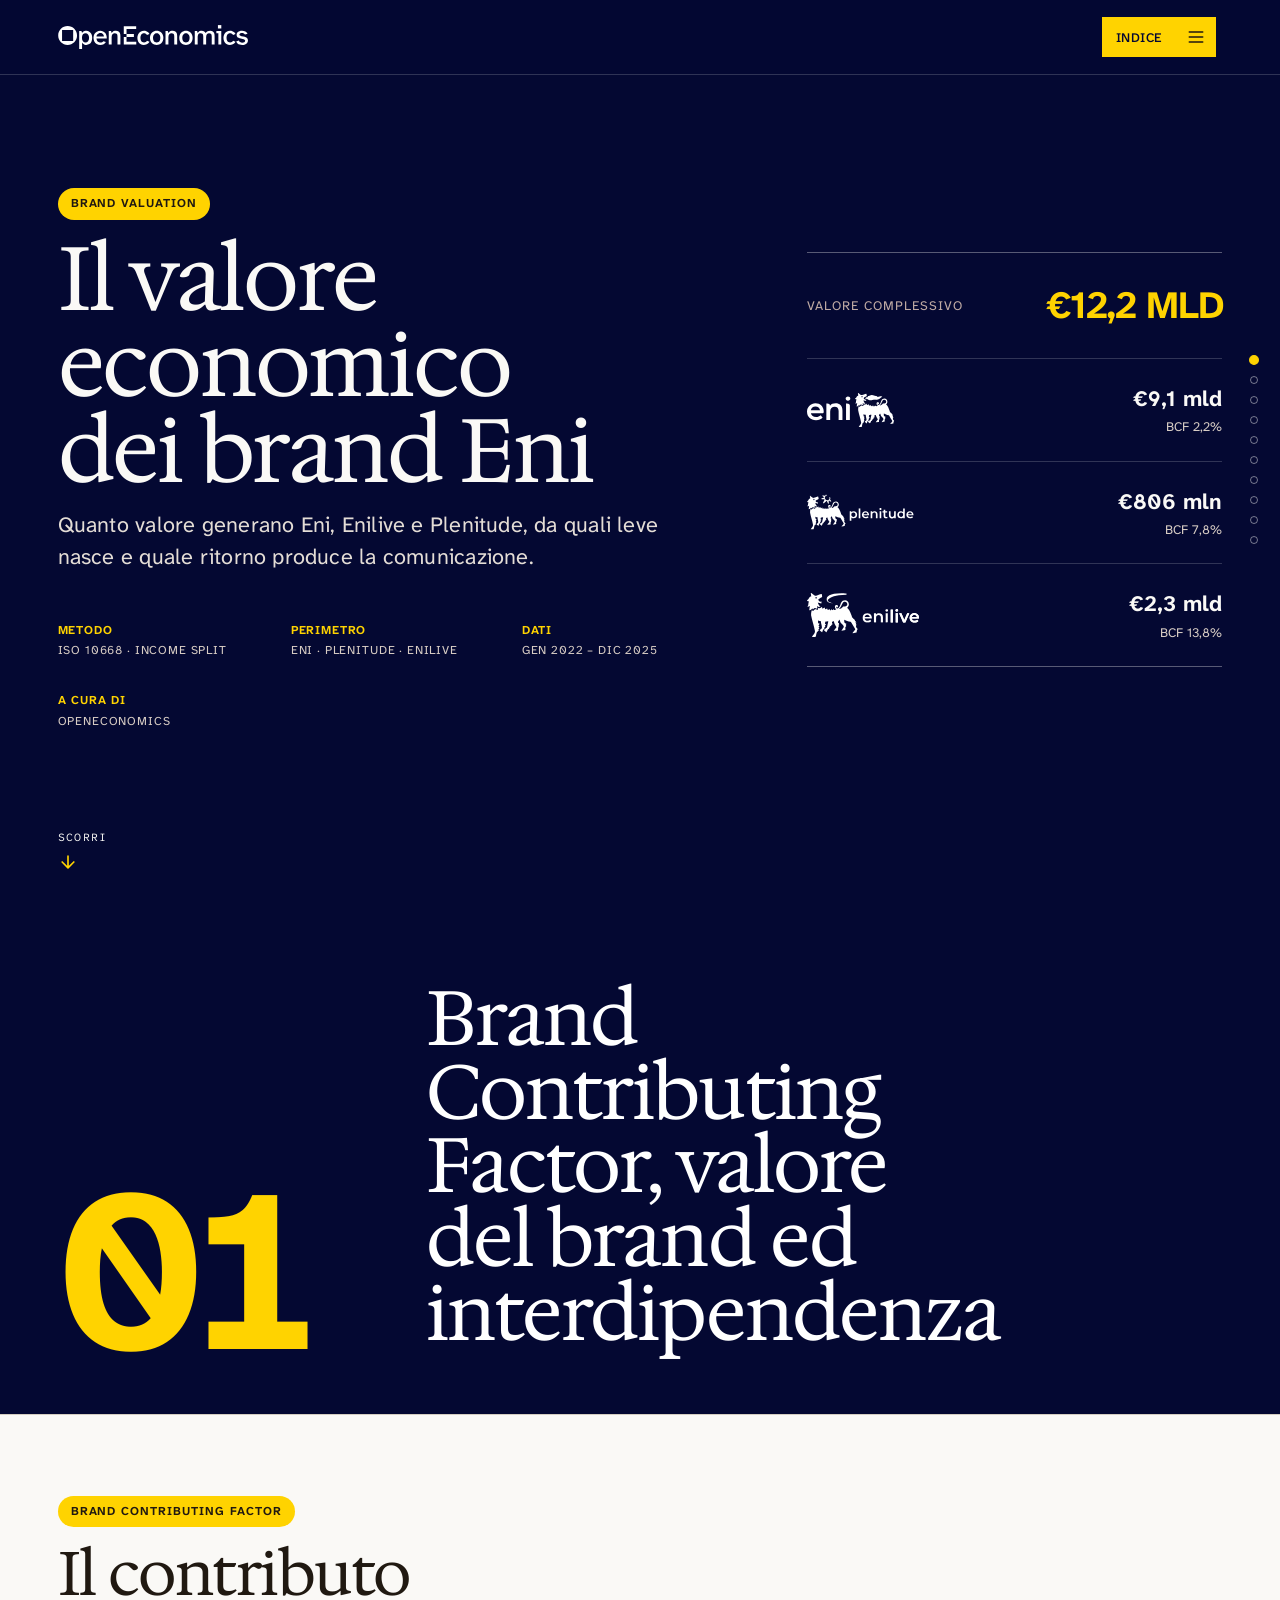
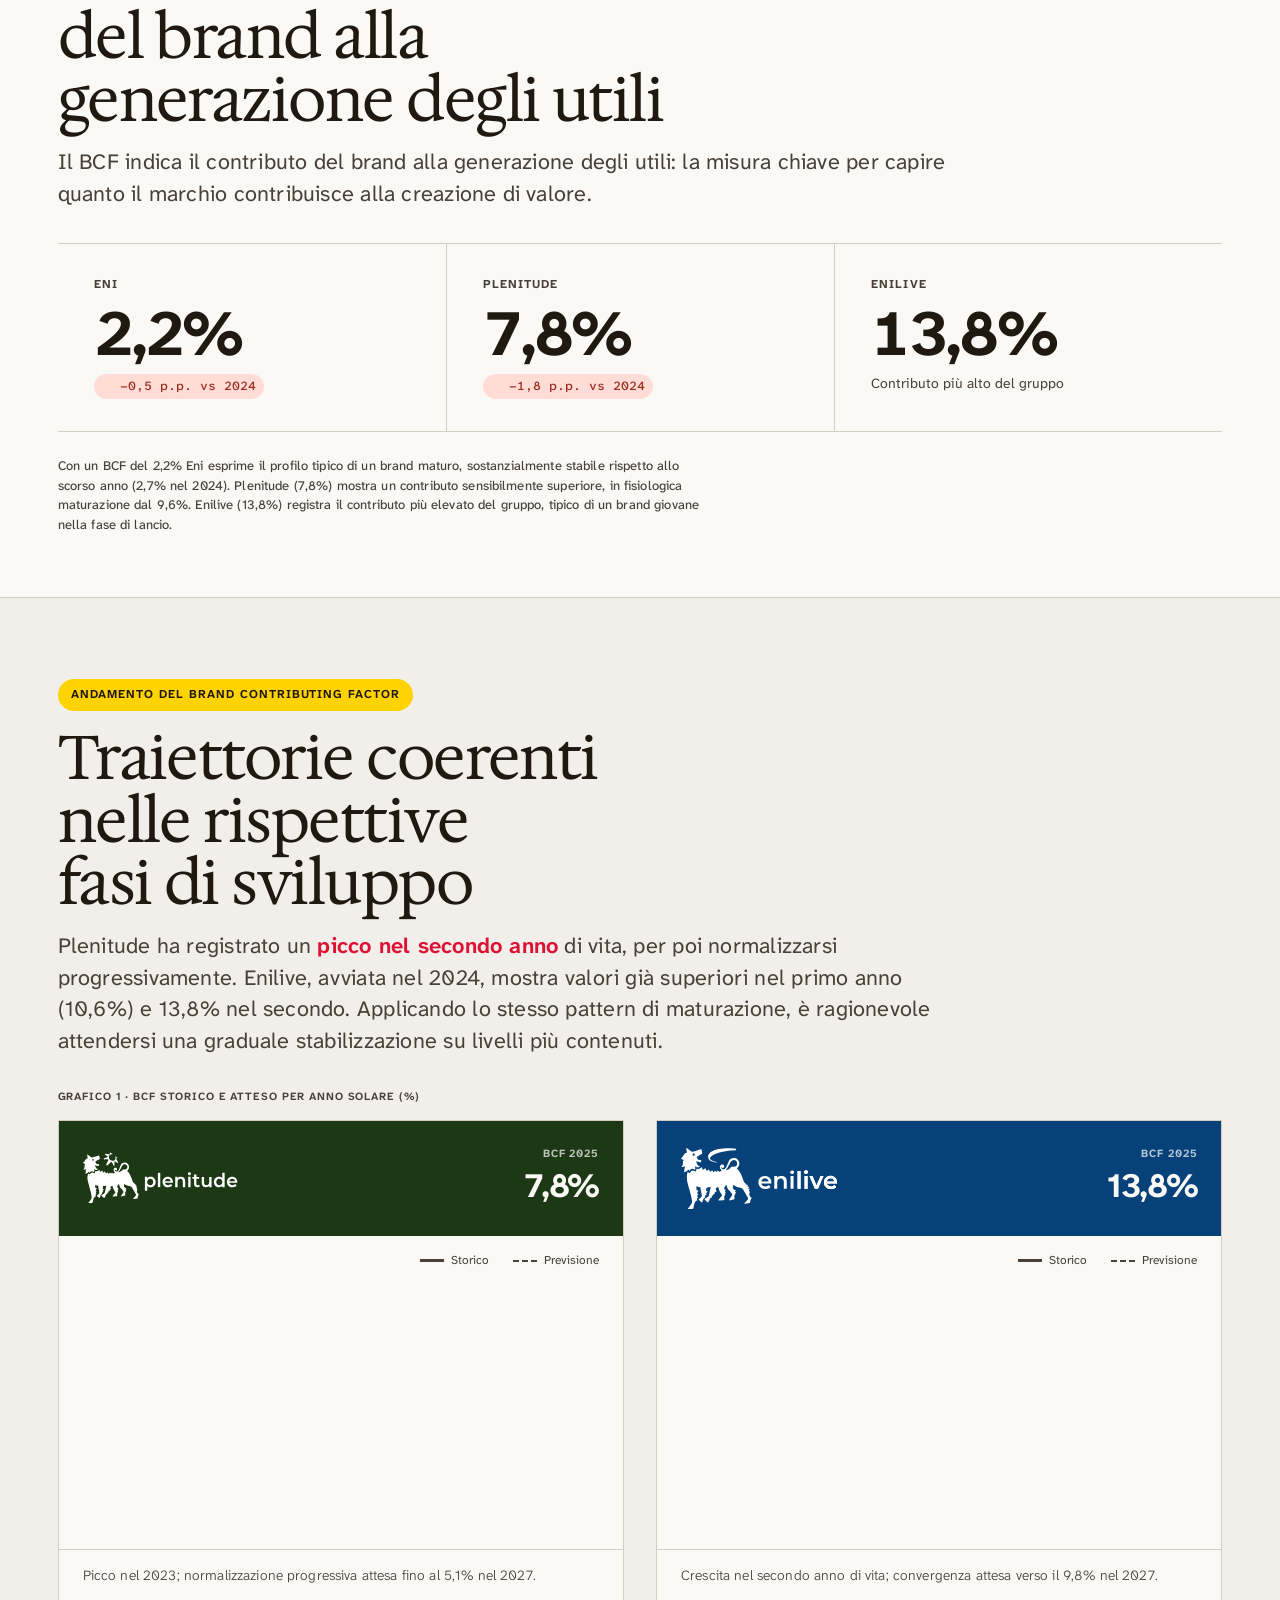
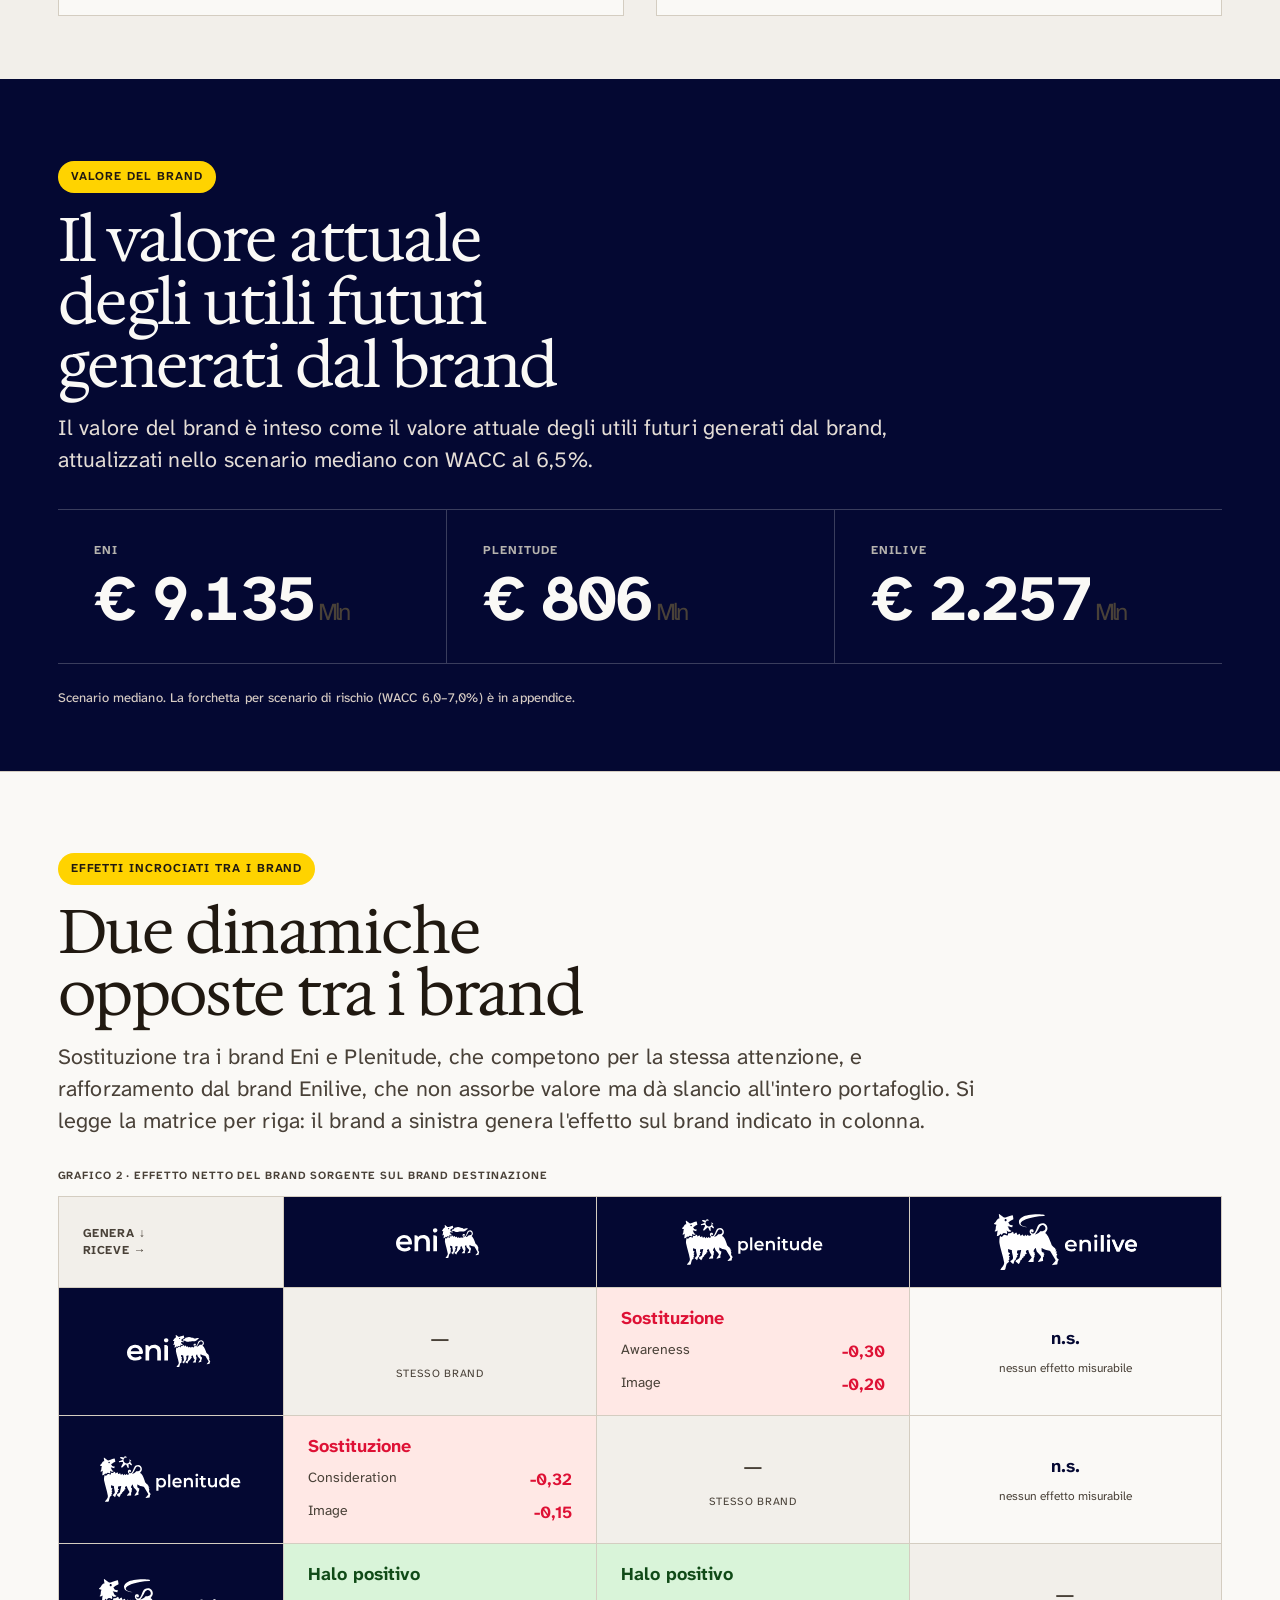
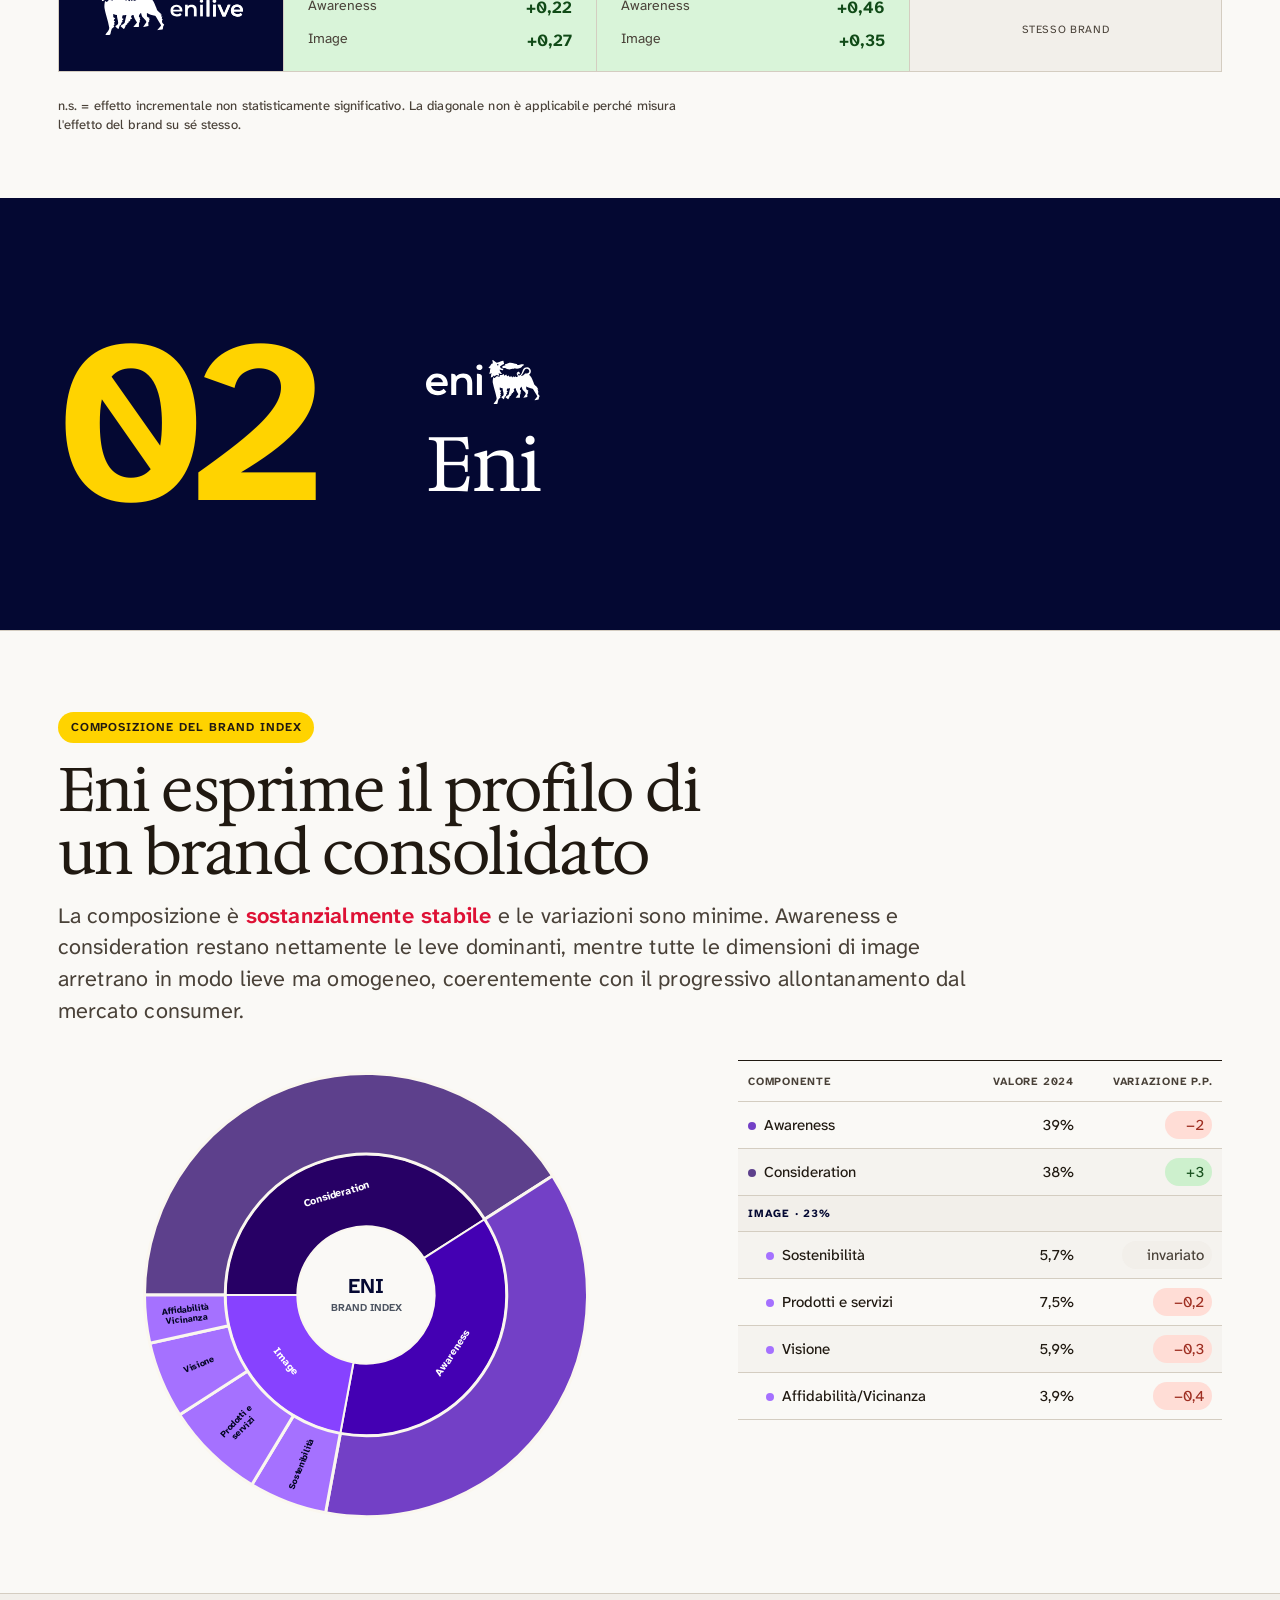
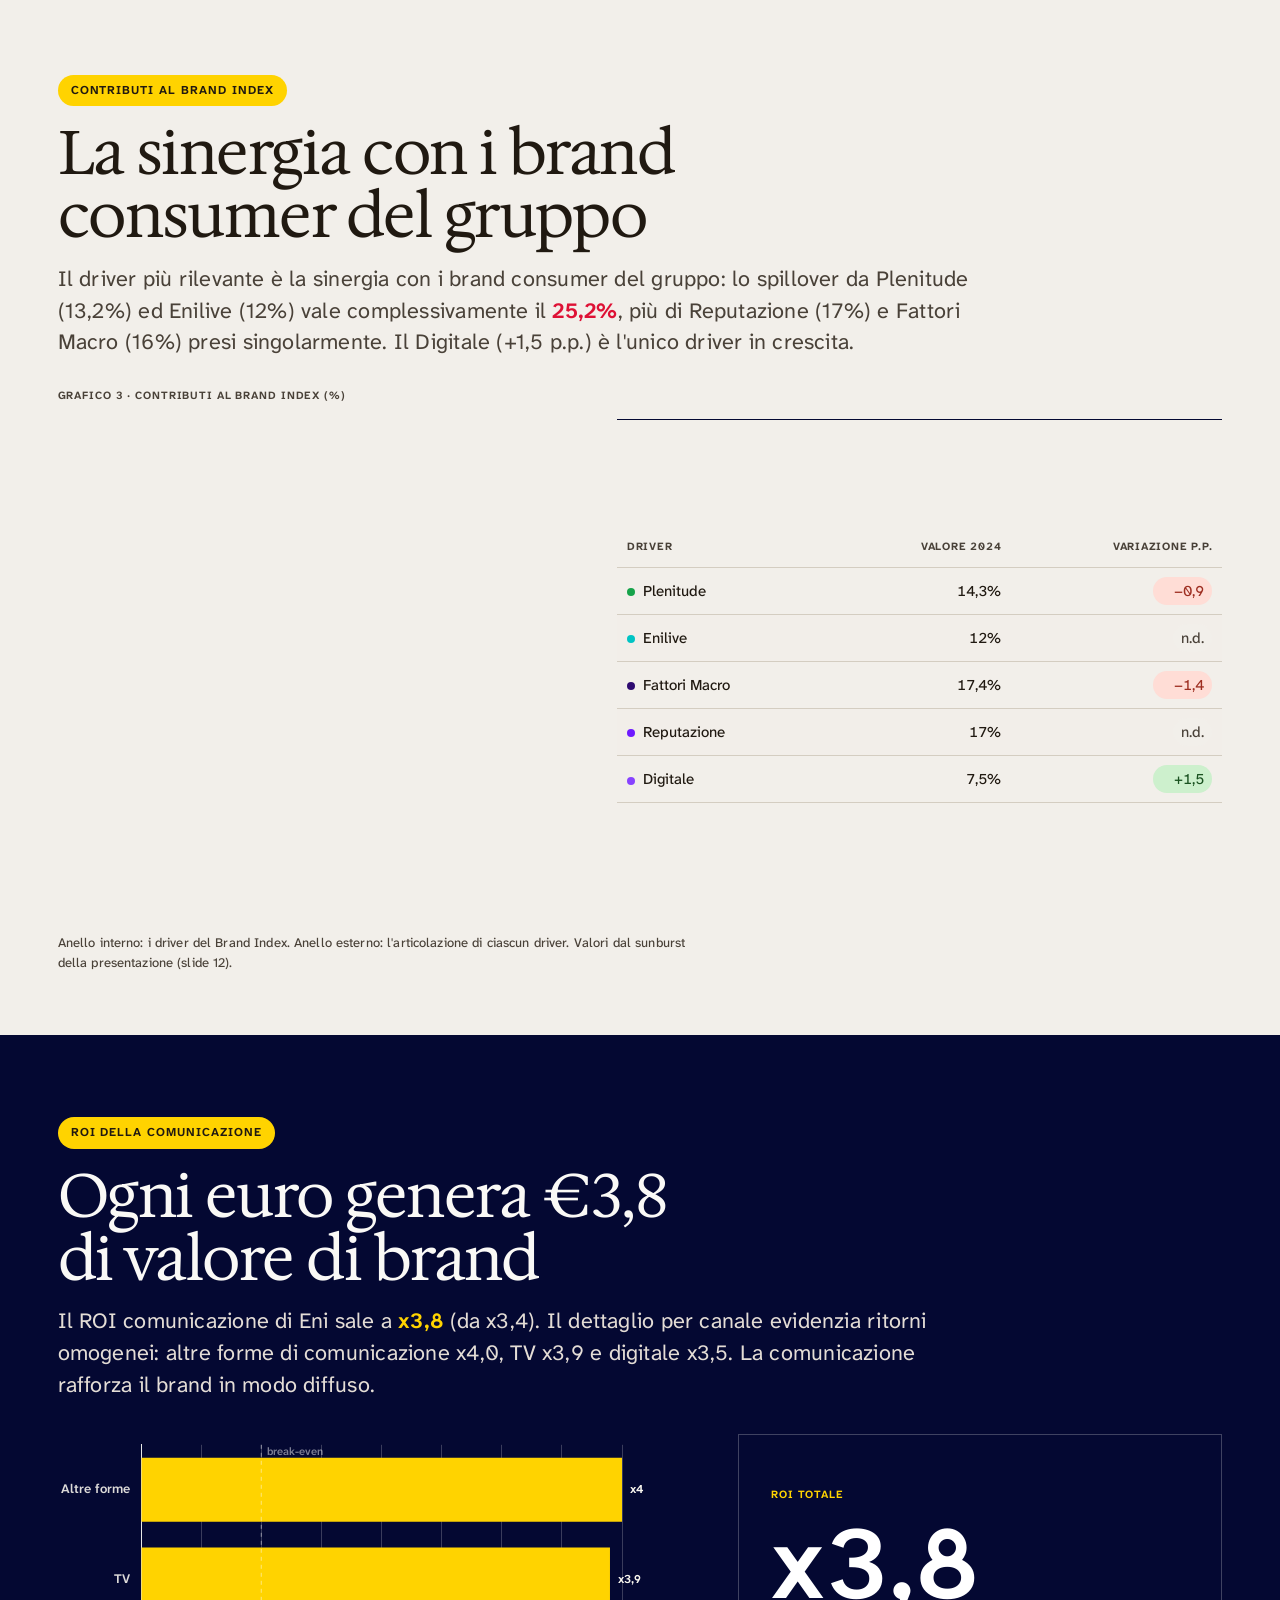
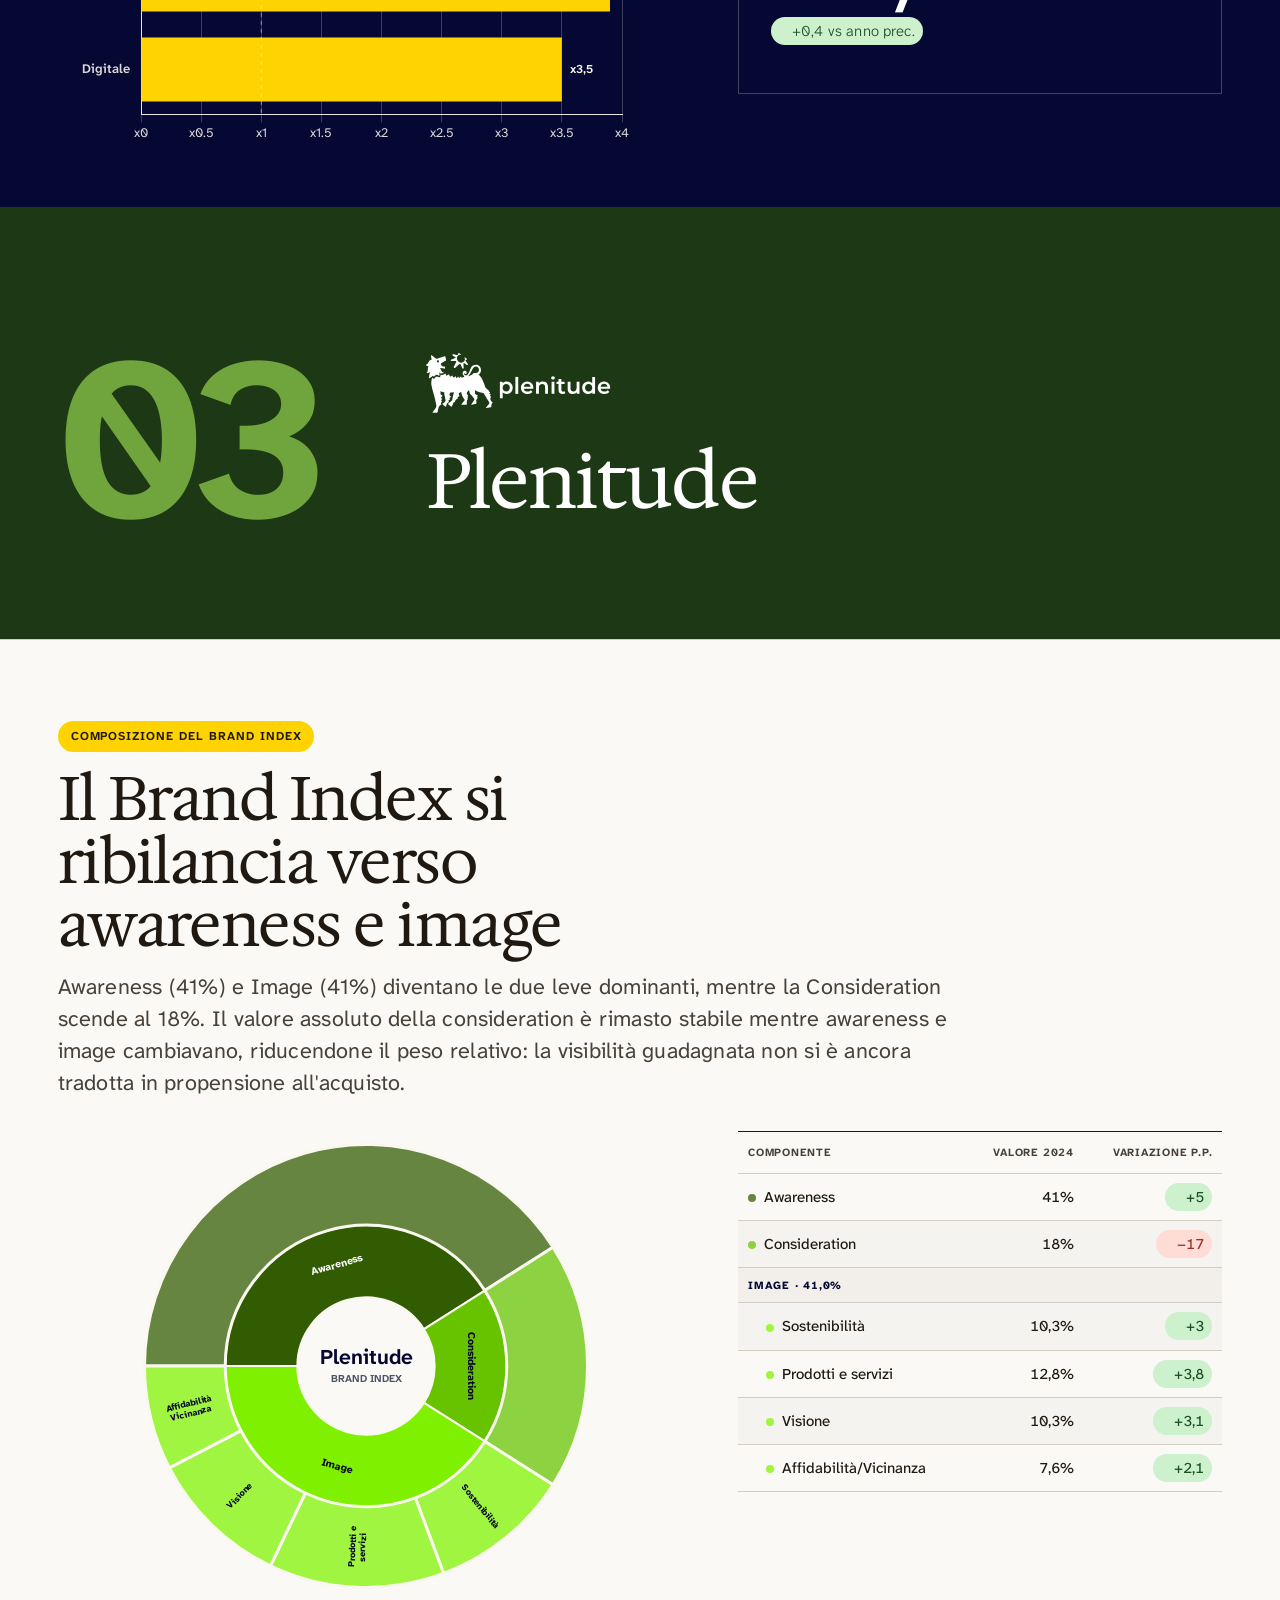
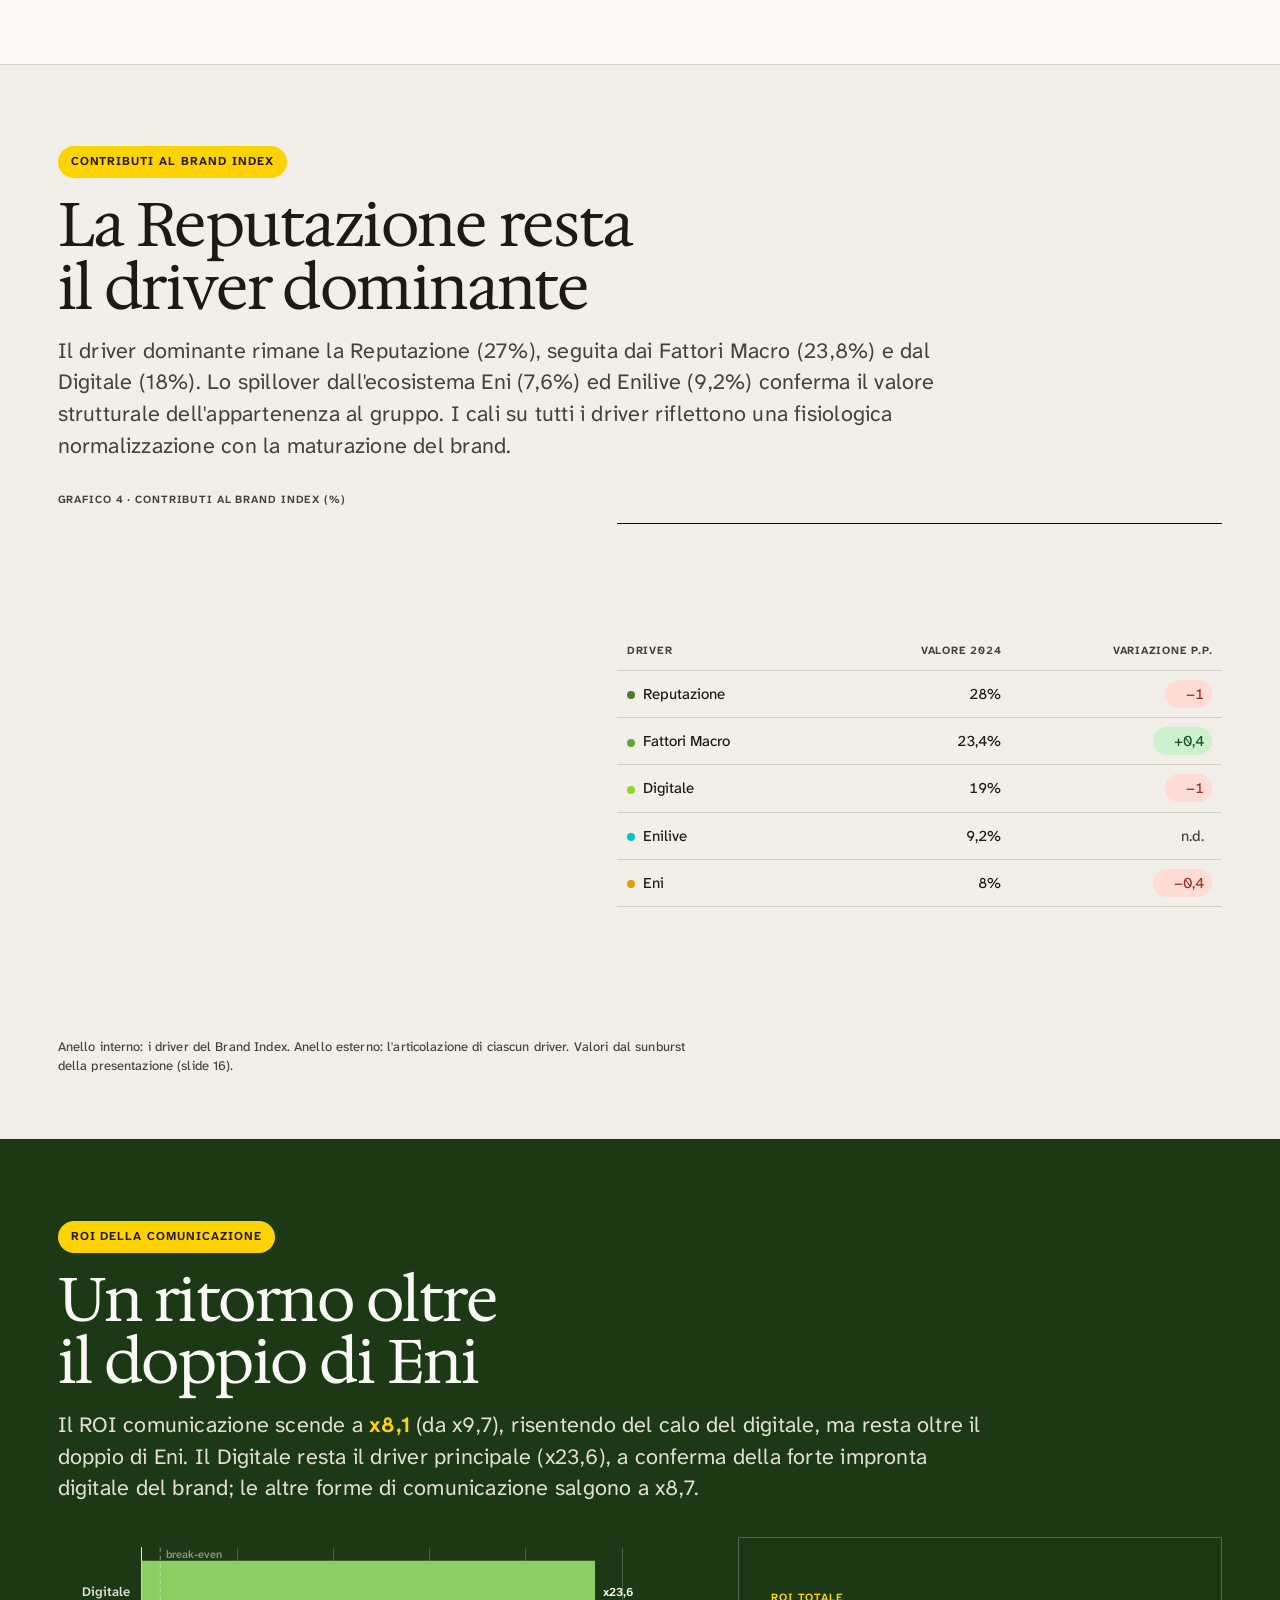
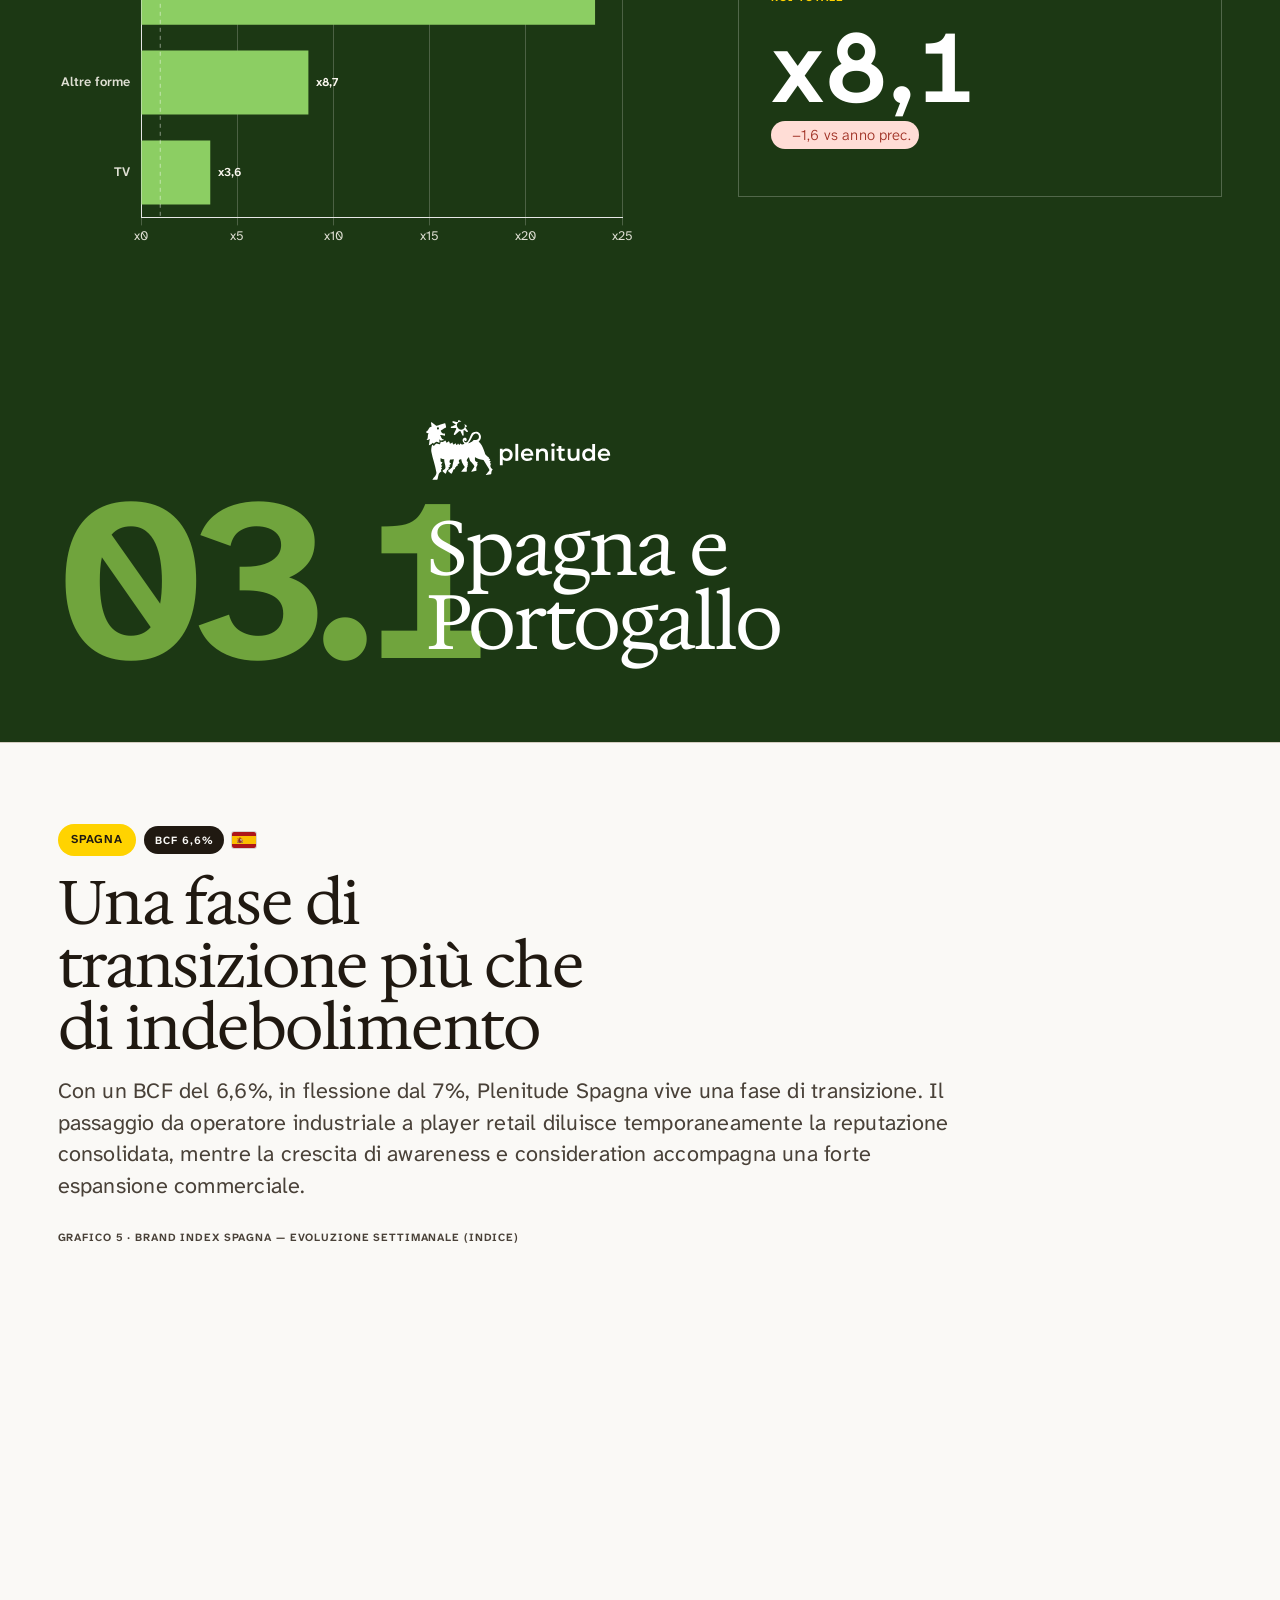
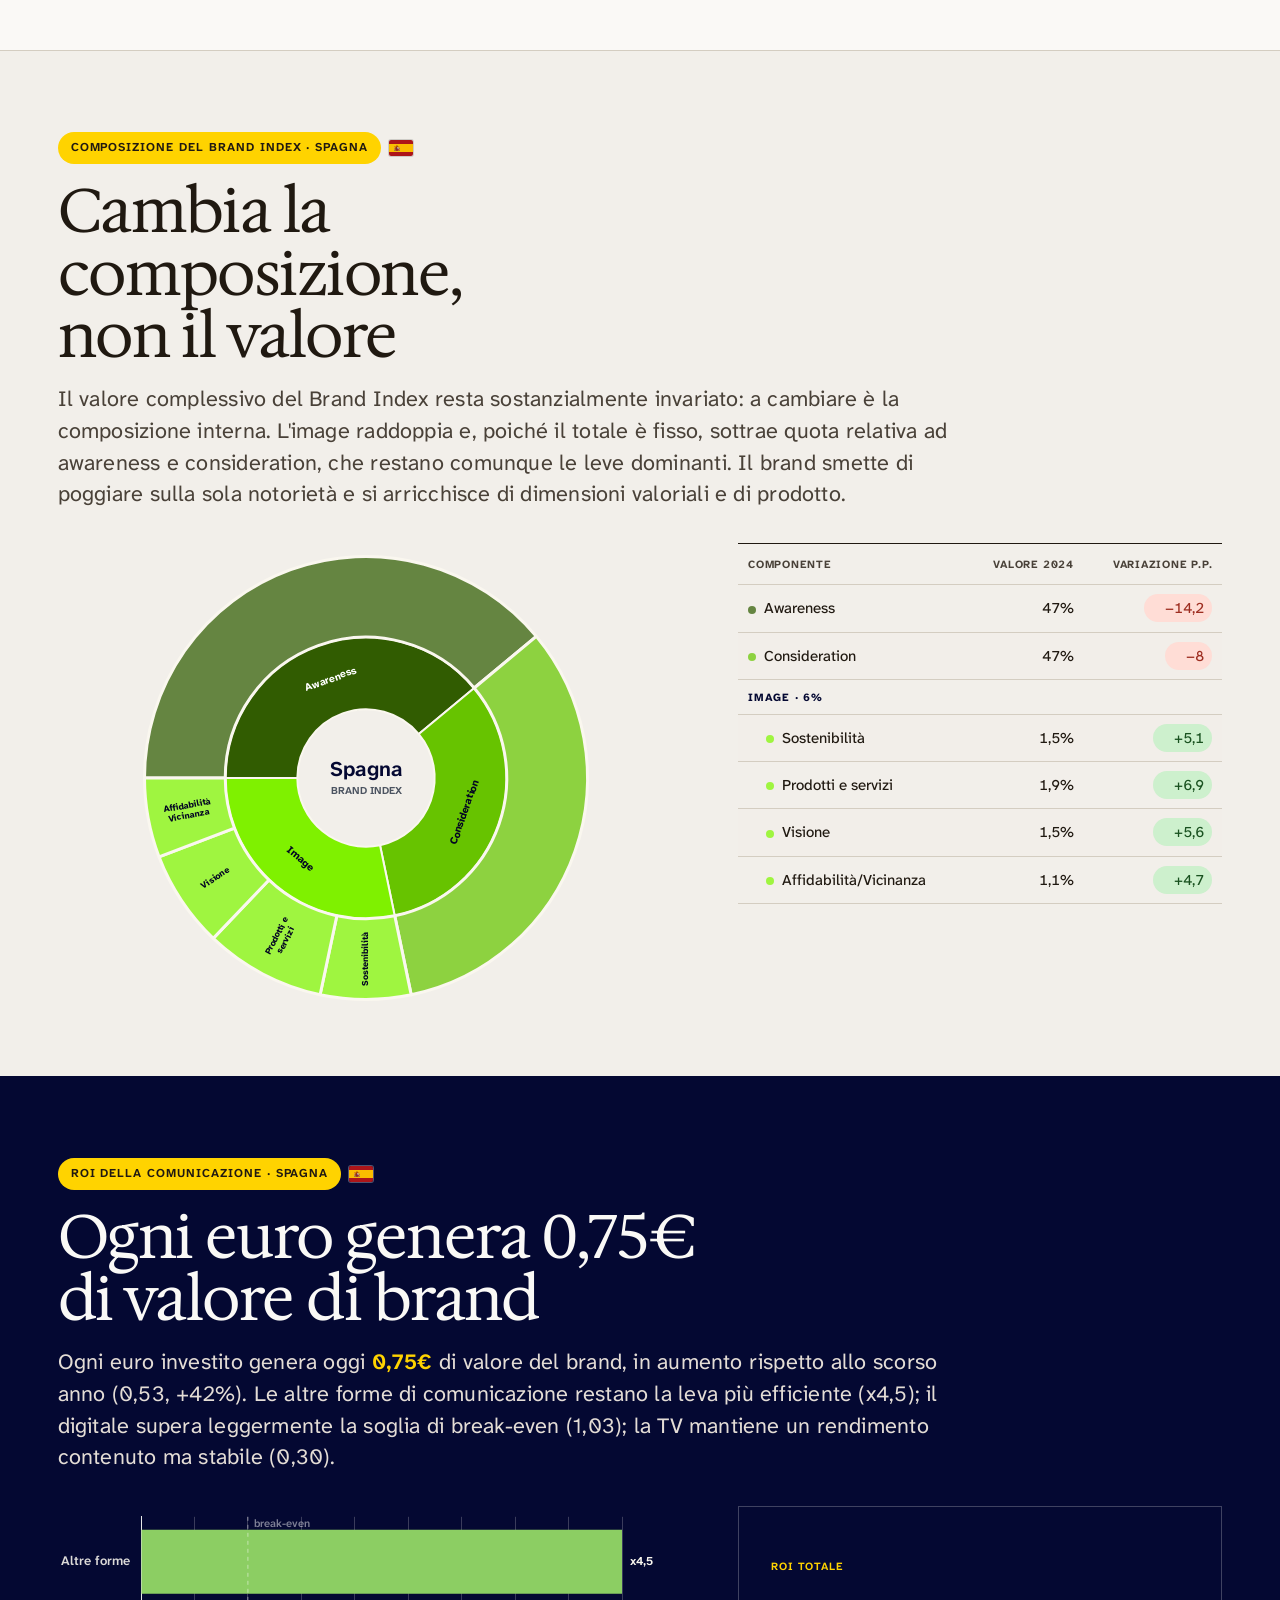
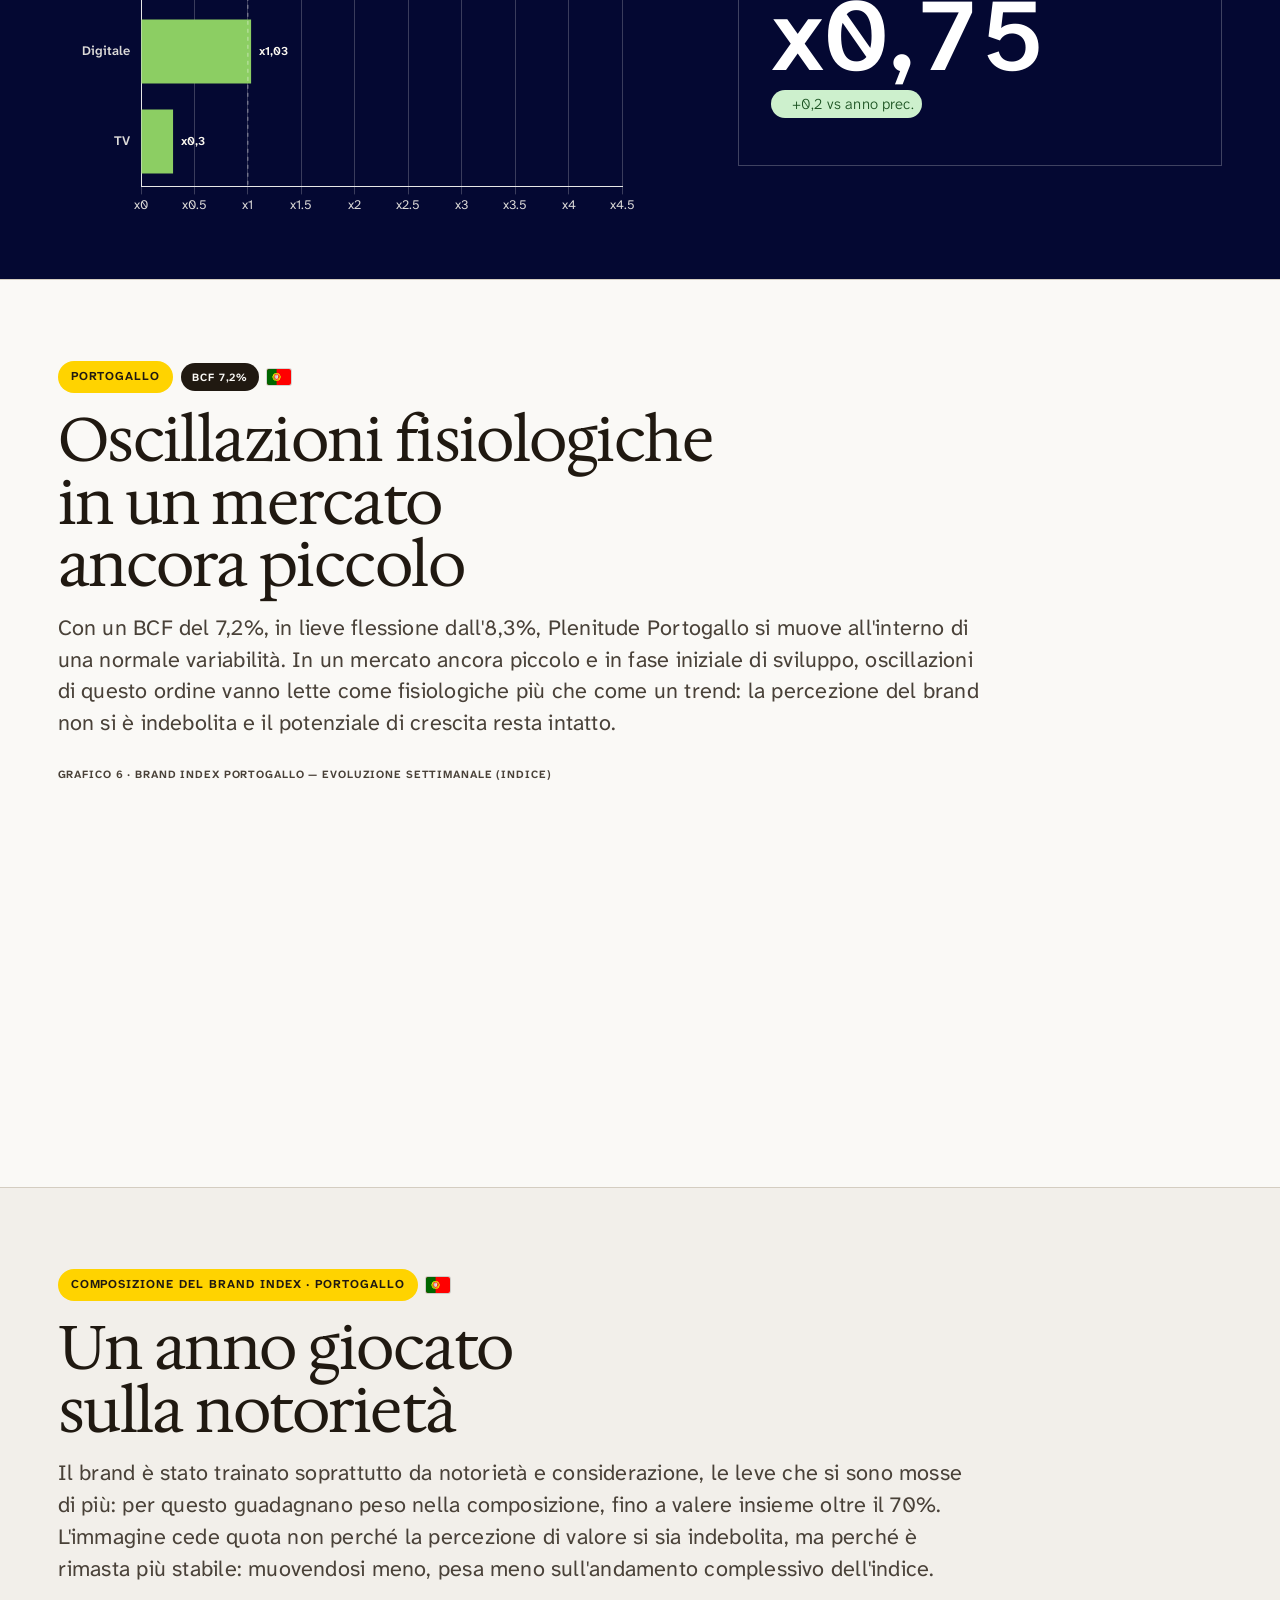
==== commit 47ec1048: "Remove date from brand valuation display in hero section" ====
--- a/index.html
+++ b/index.html
@@ -304,7 +304,7 @@
     <div class="slide__inner">
       <div class="hero-grid">
         <div class="hero-copy">
-          <div class="eyebrow-wrap"><span class="chip-cap">Brand valuation · SAL 07/2026</span></div>
+          <div class="eyebrow-wrap"><span class="chip-cap">Brand valuation</span></div>
           <h1>Il valore economico<br>dei brand Eni</h1>
           <p class="lead">Quanto valore generano Eni, Enilive e Plenitude, da quali leve nasce e quale ritorno produce la comunicazione.</p>
           <div class="meta">
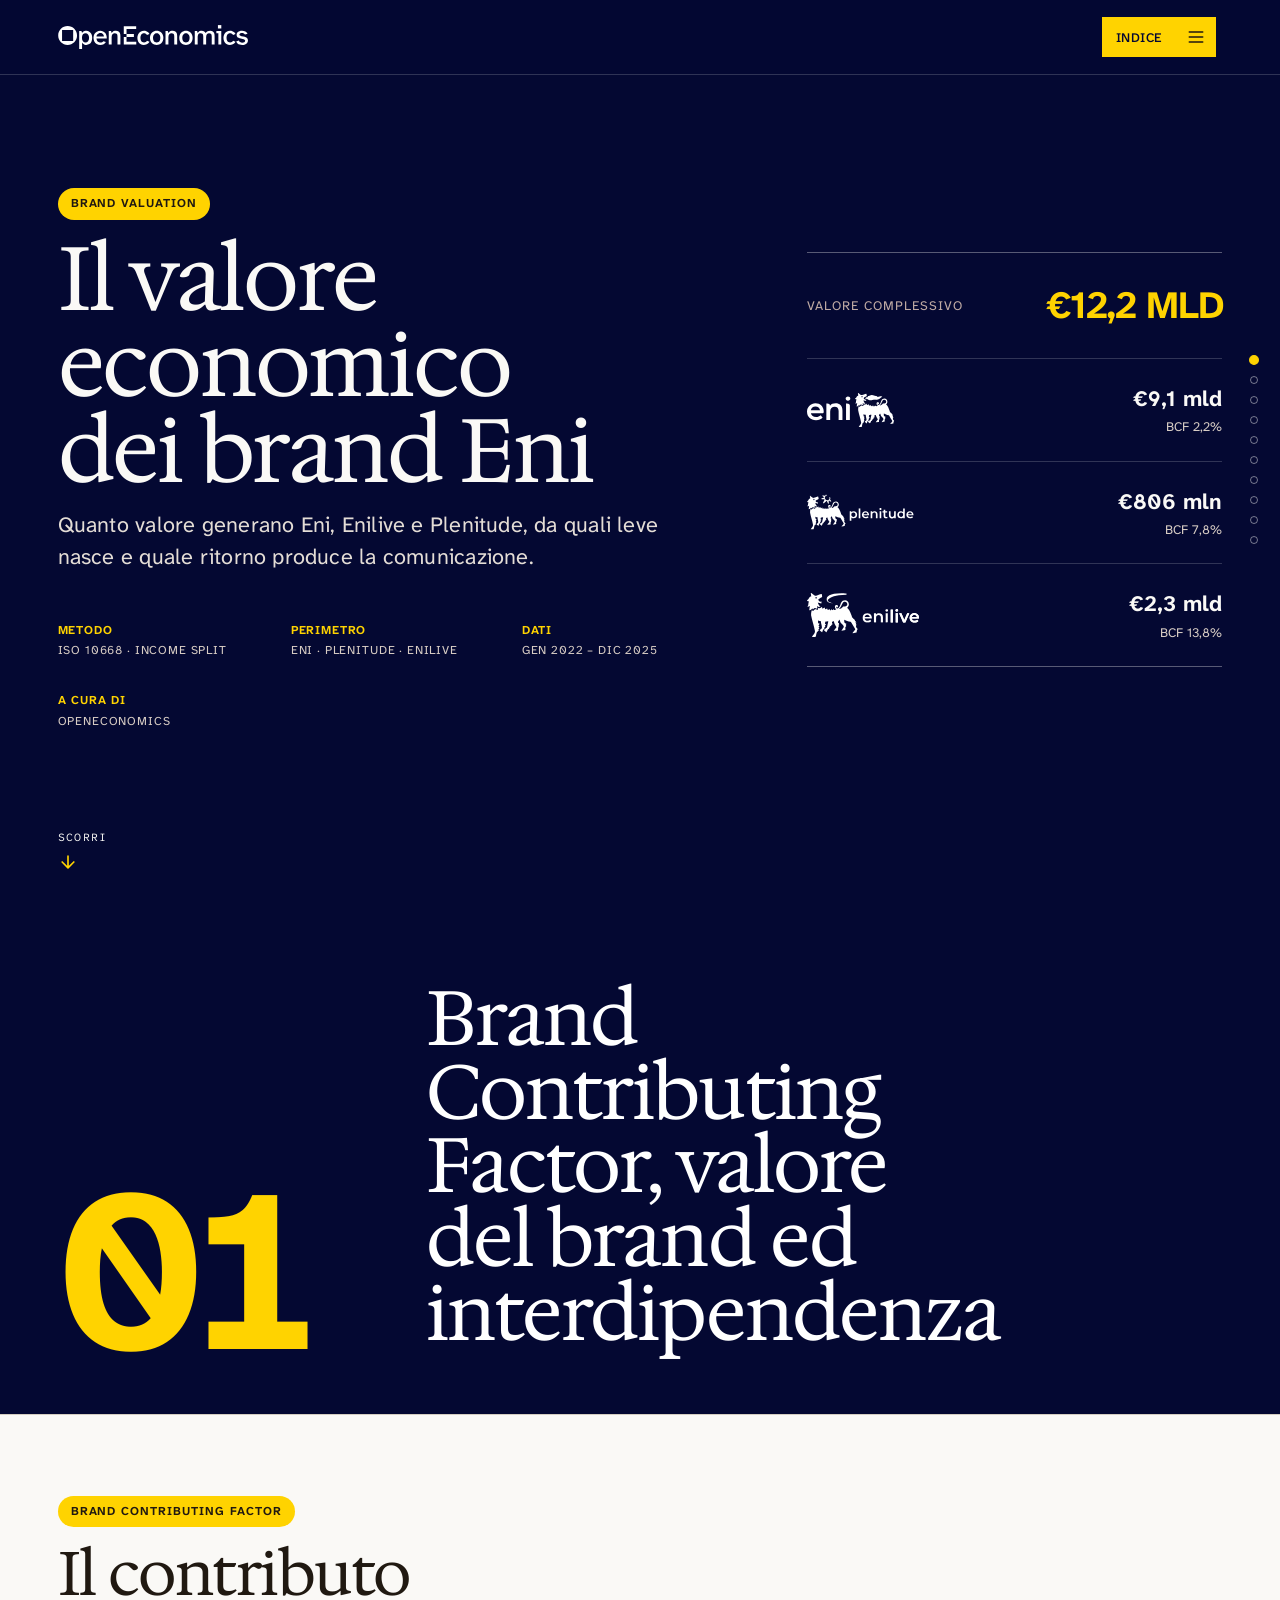
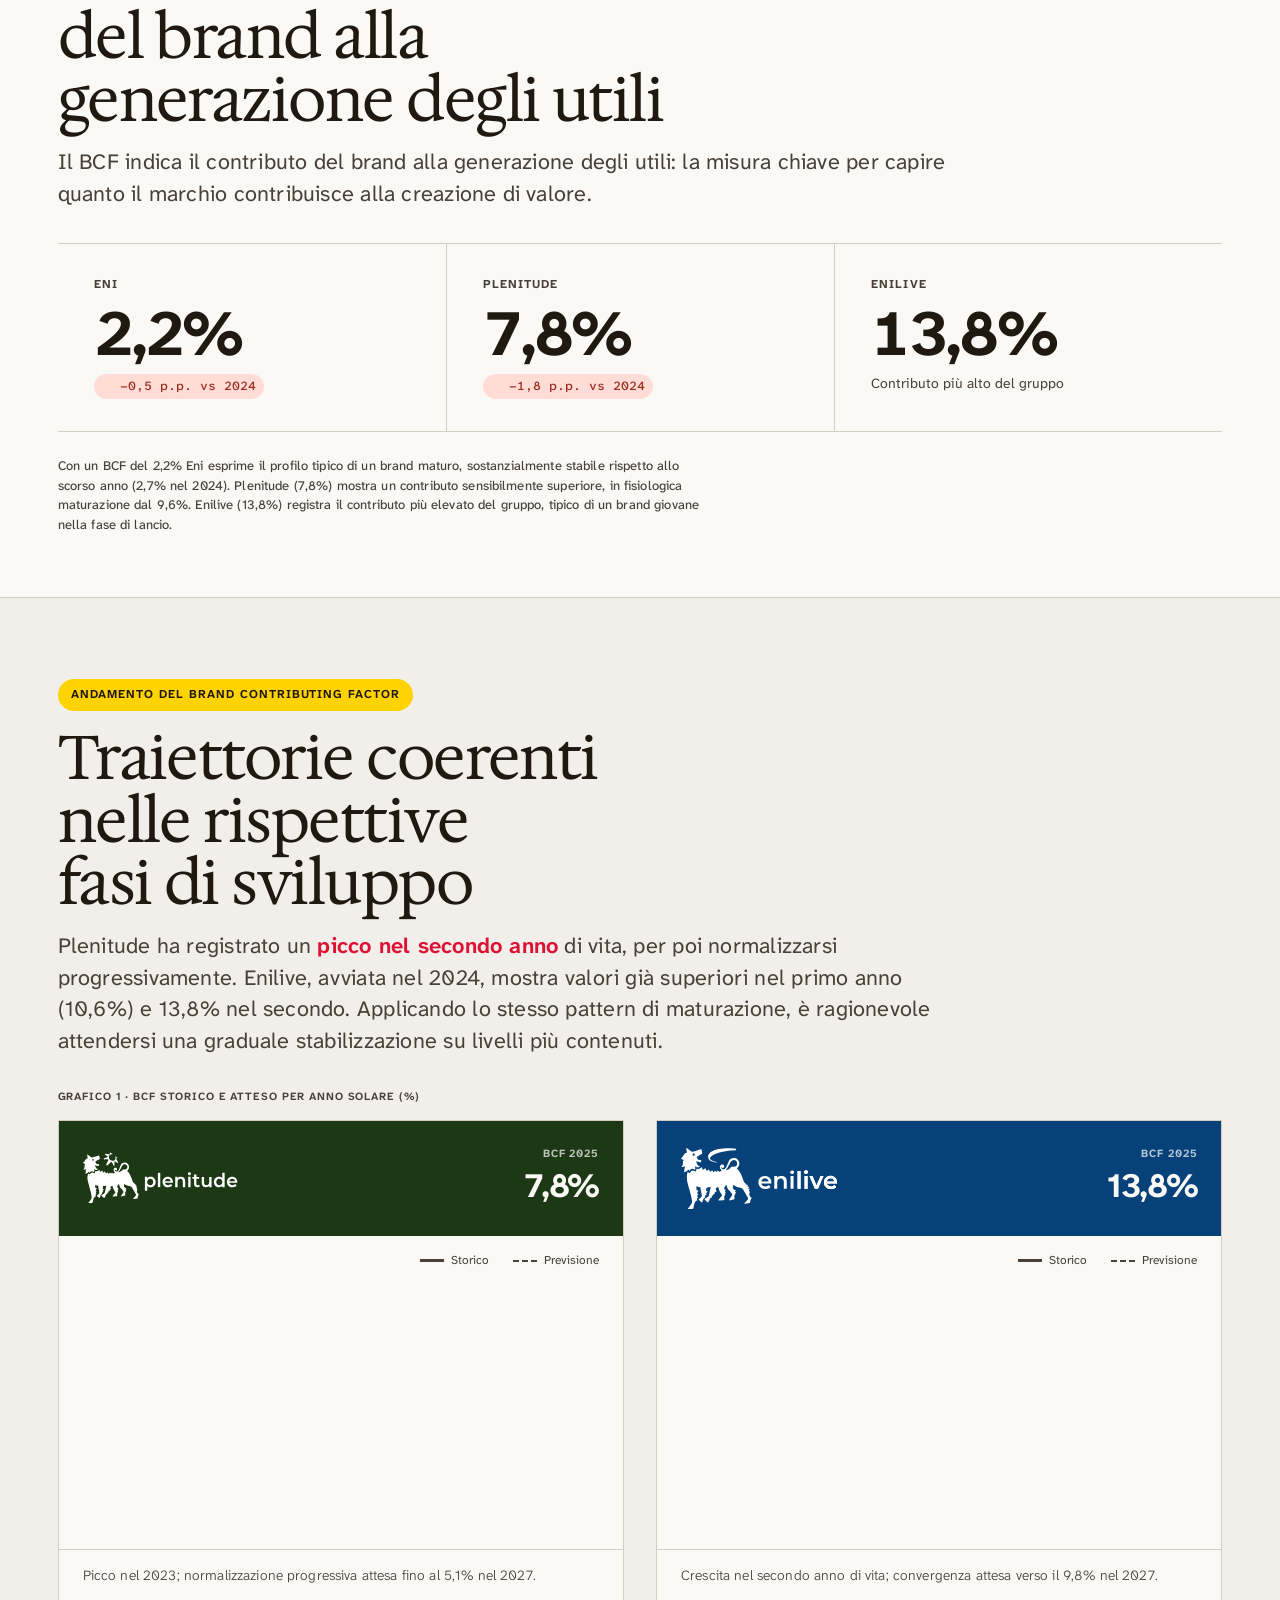
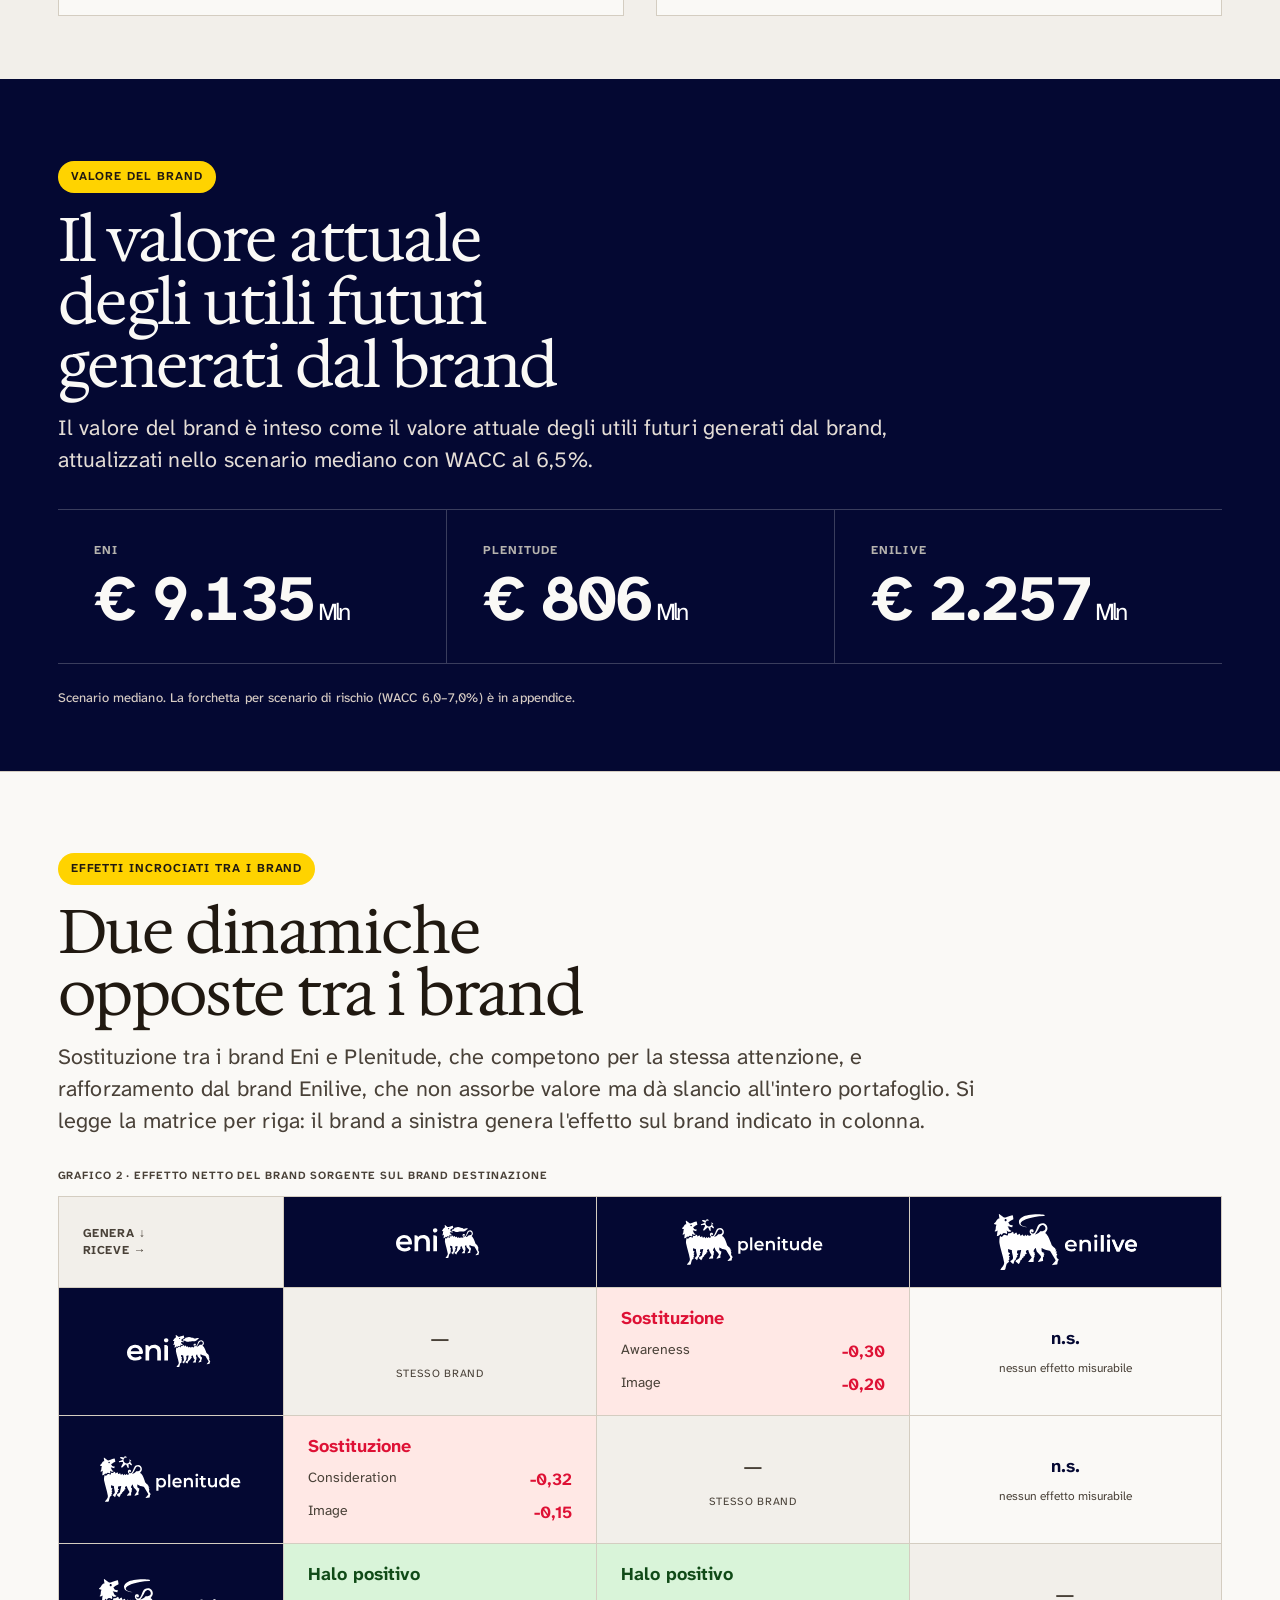
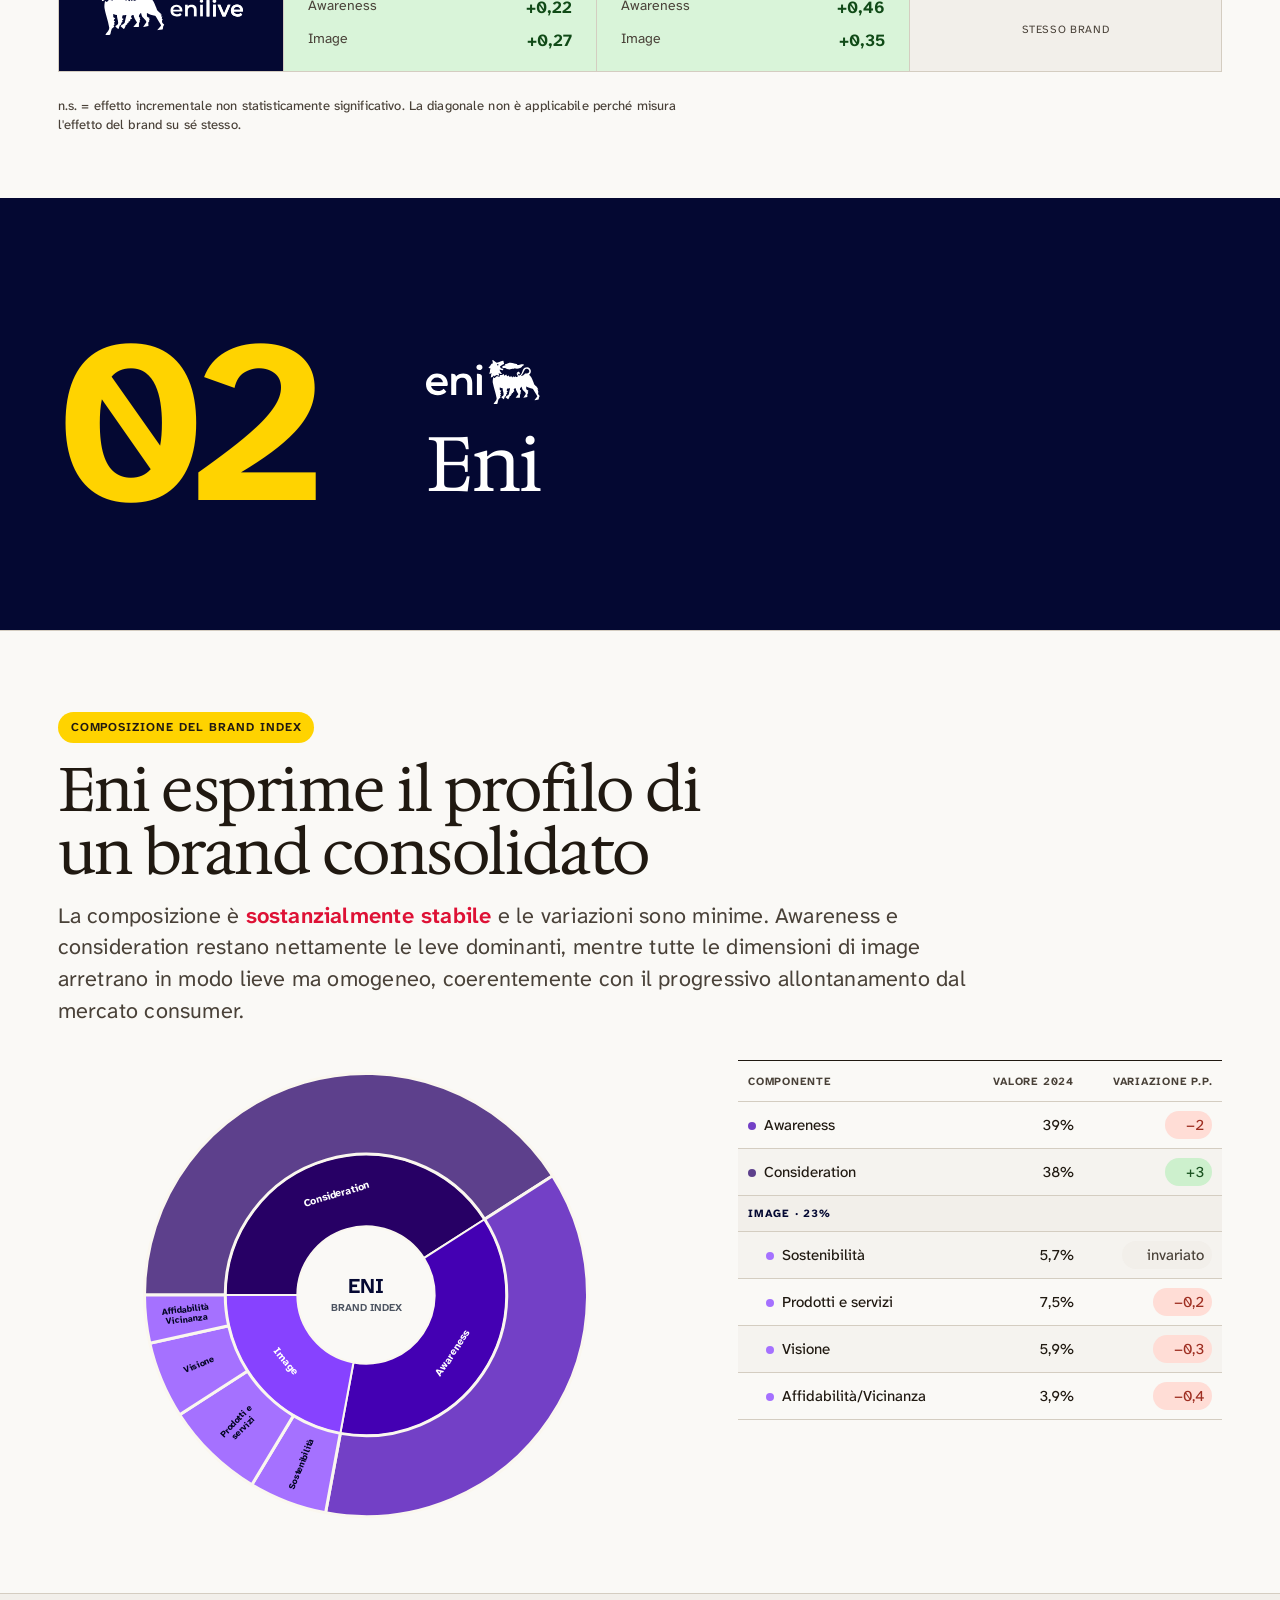
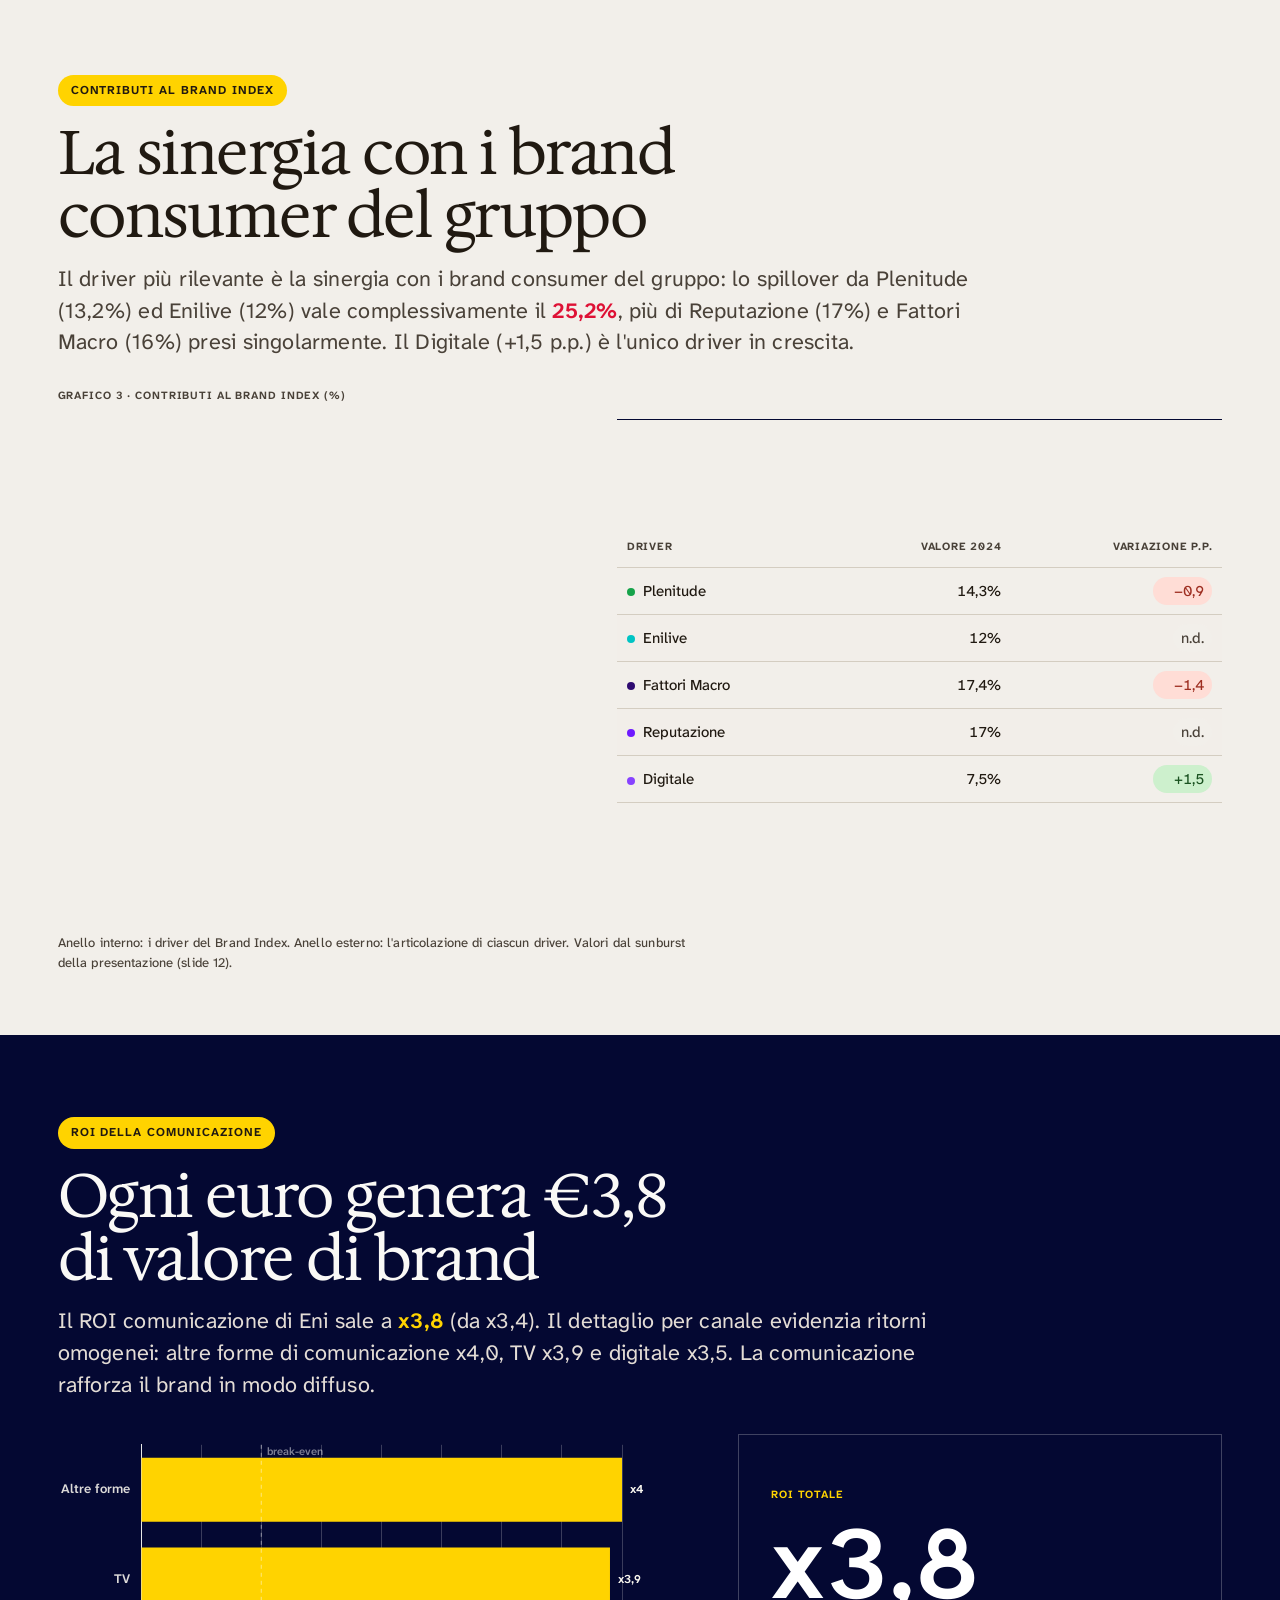
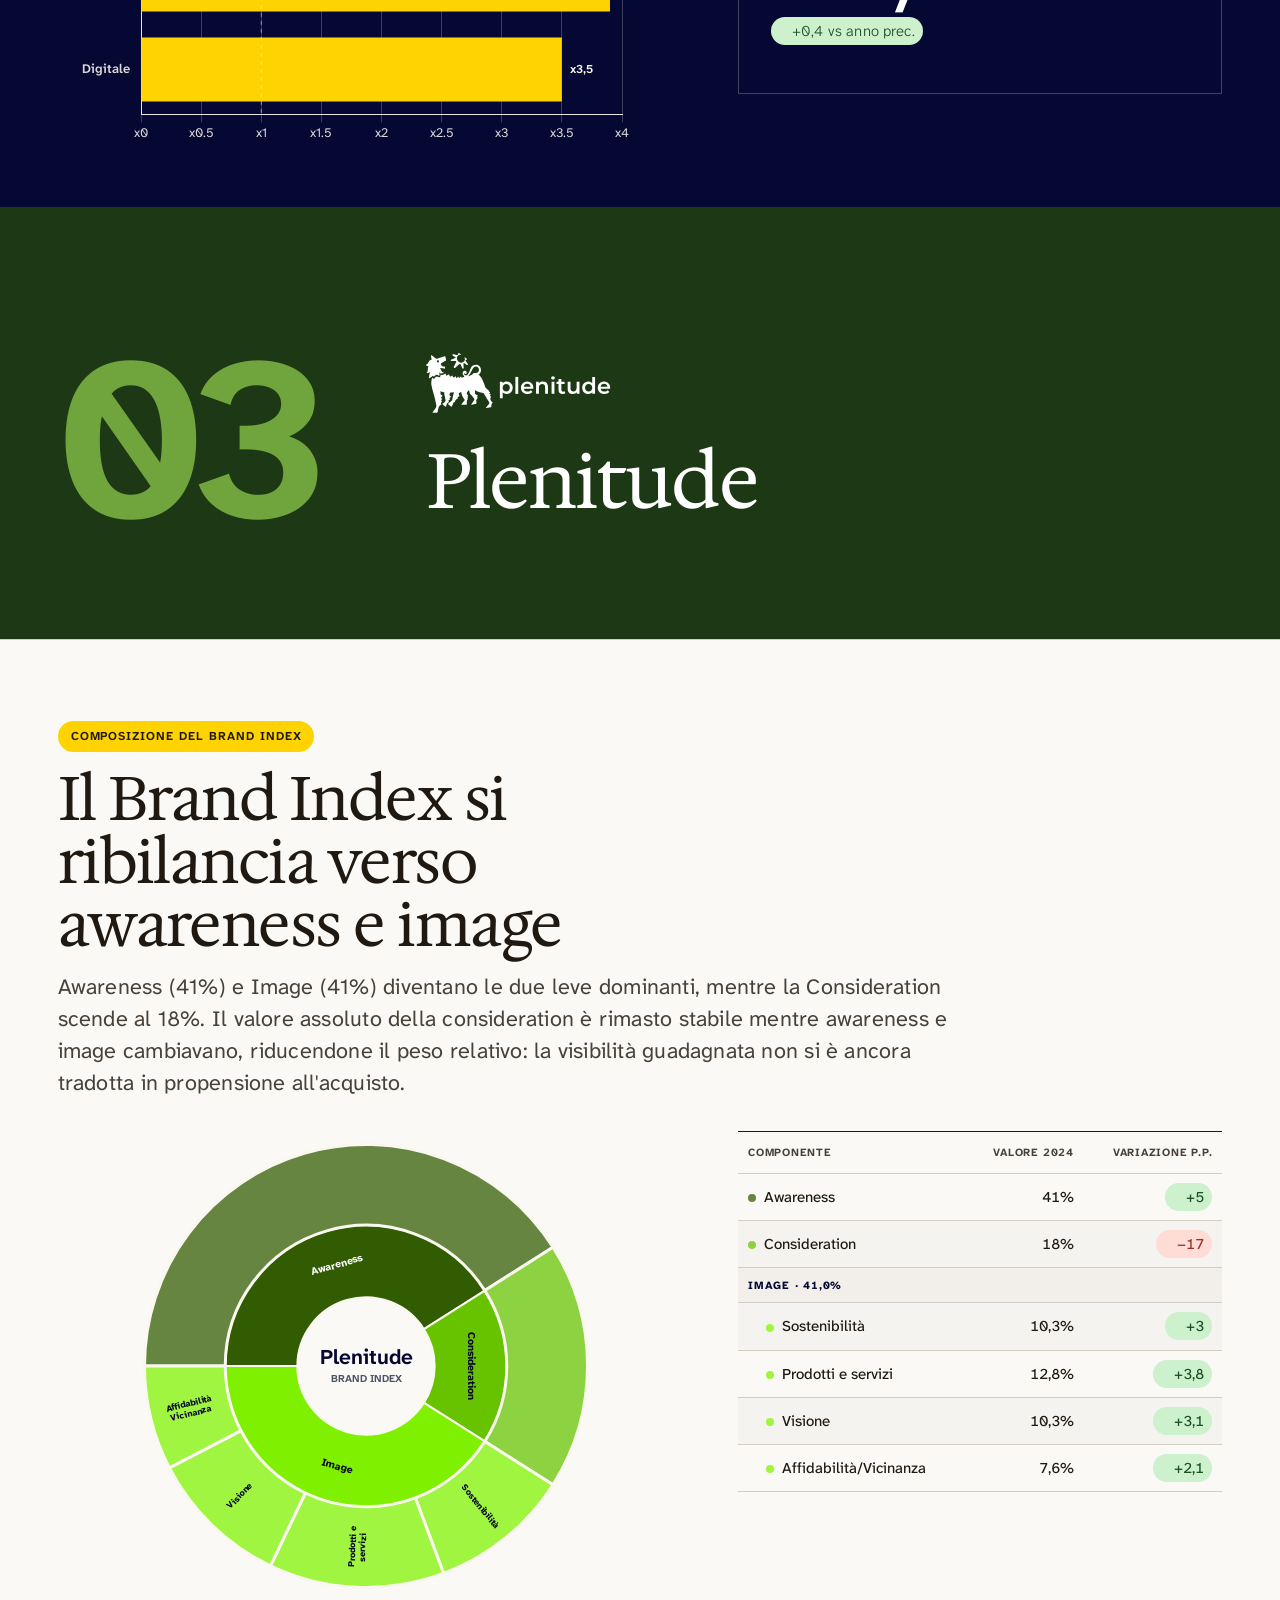
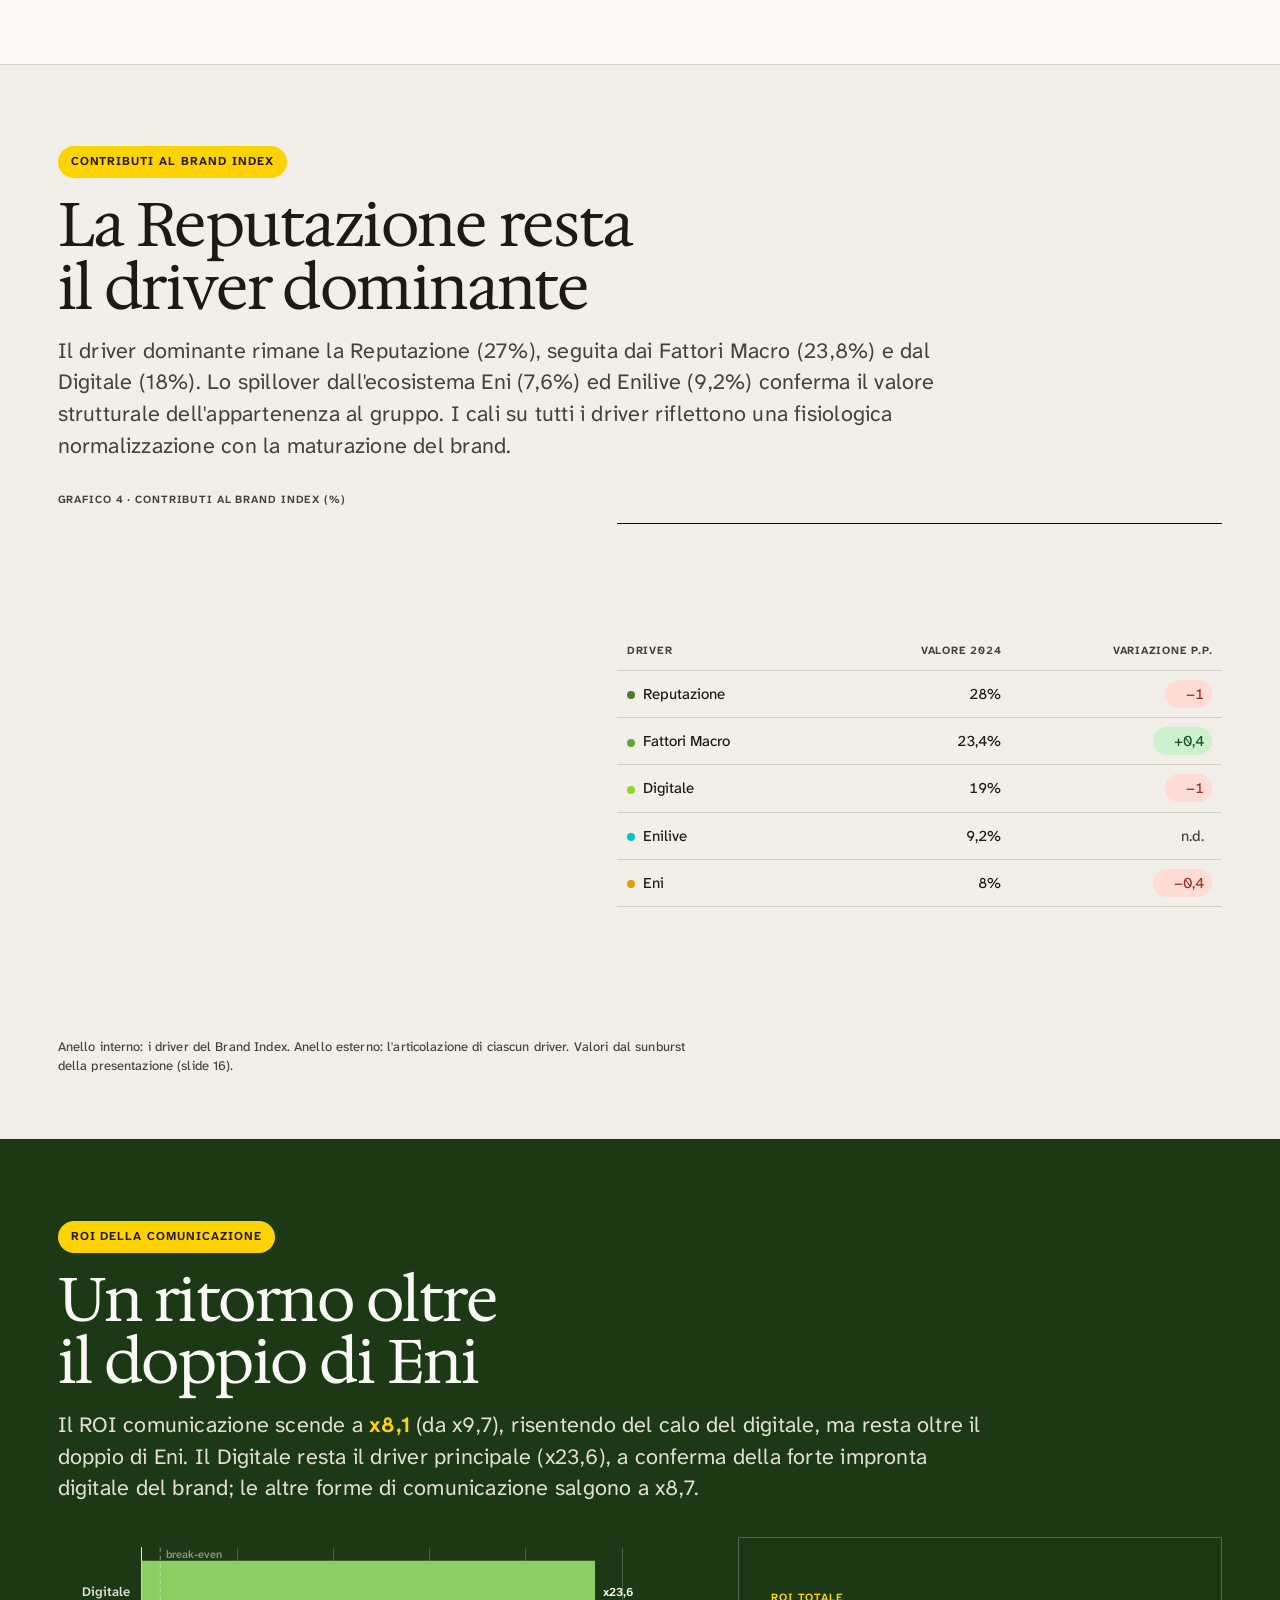
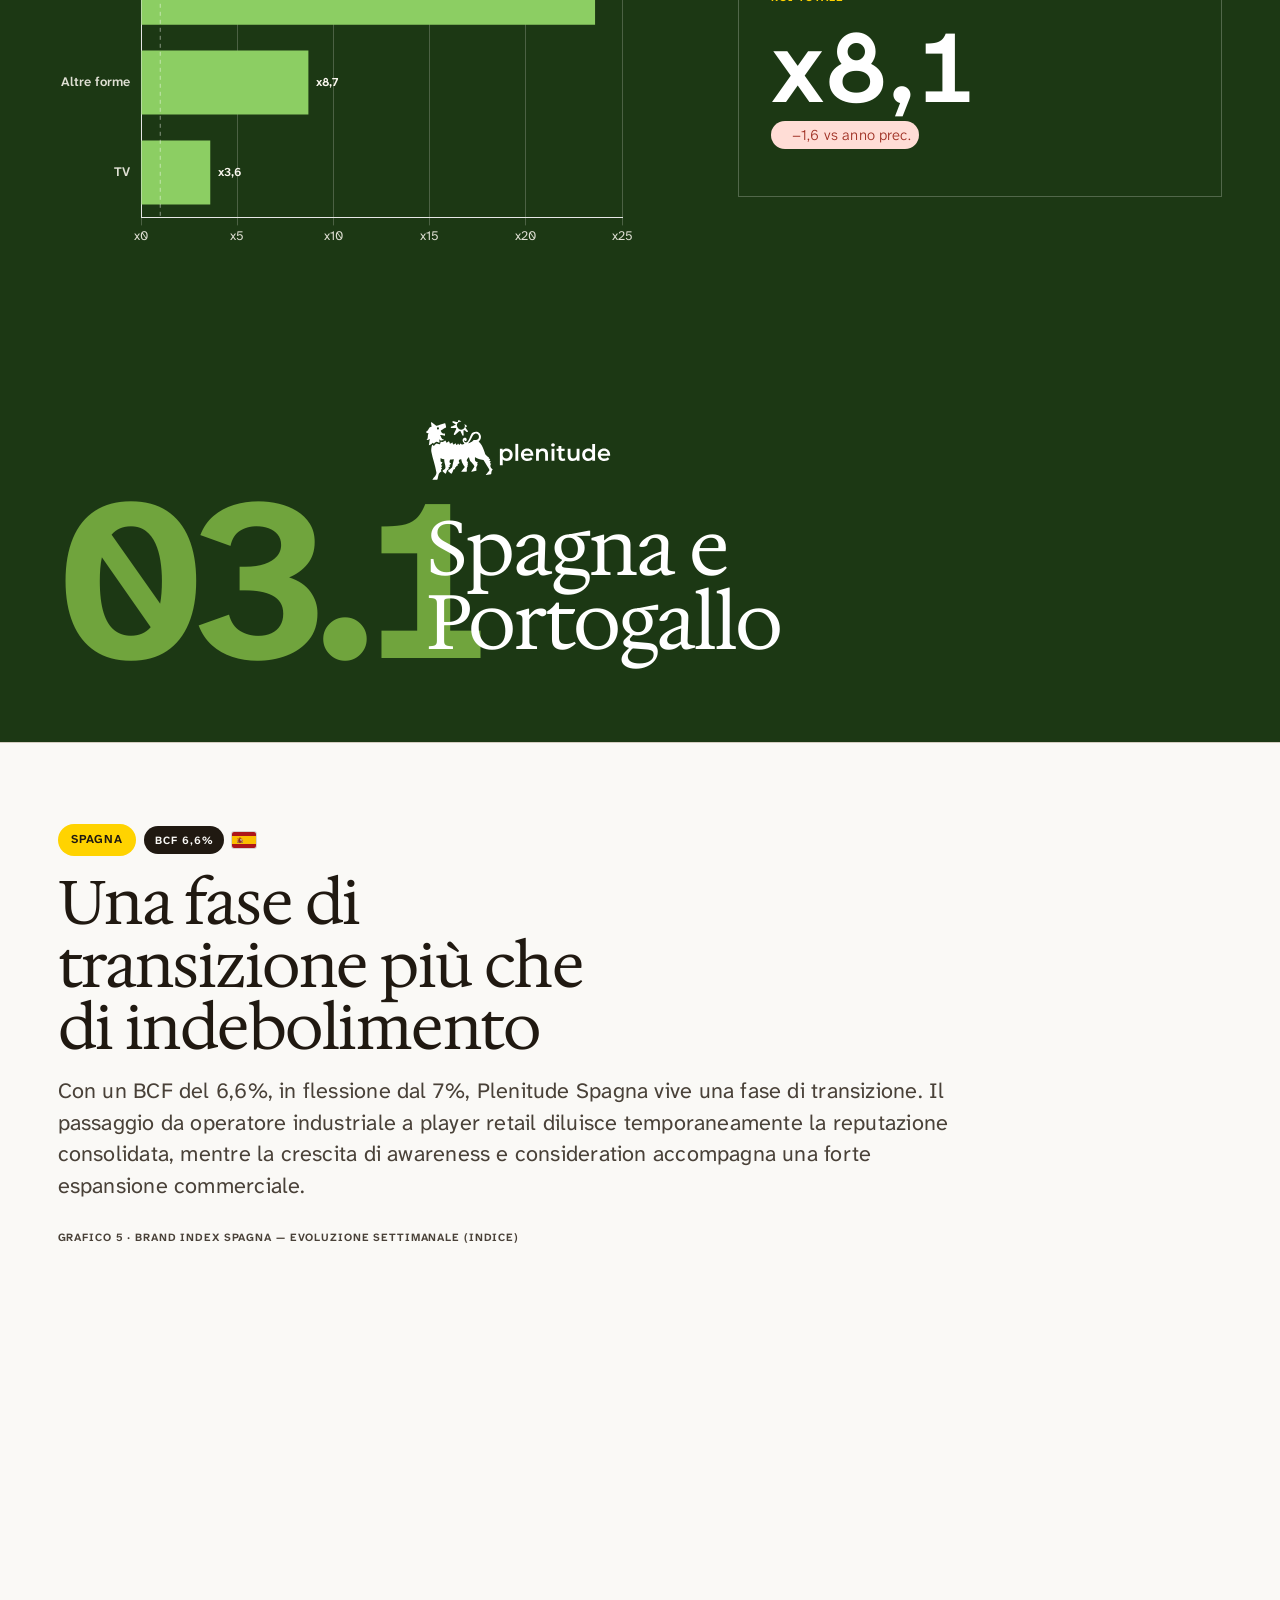
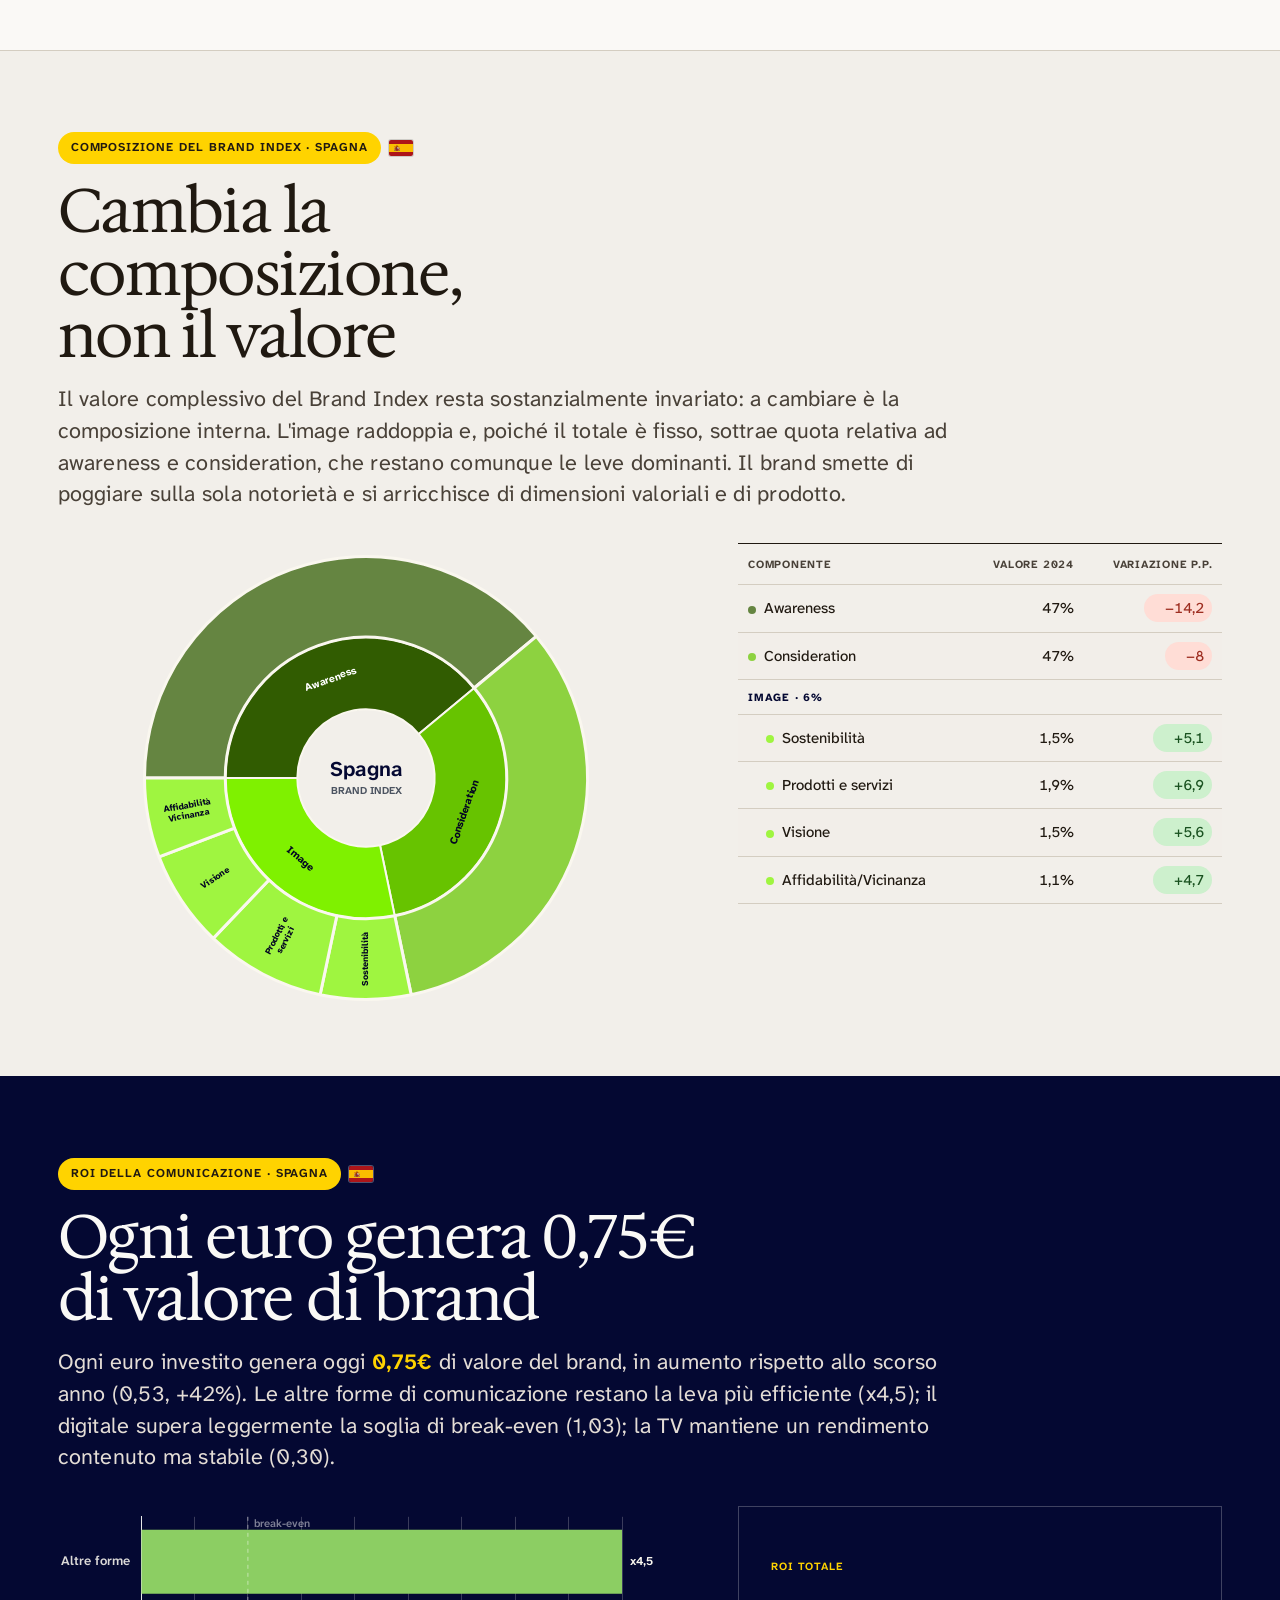
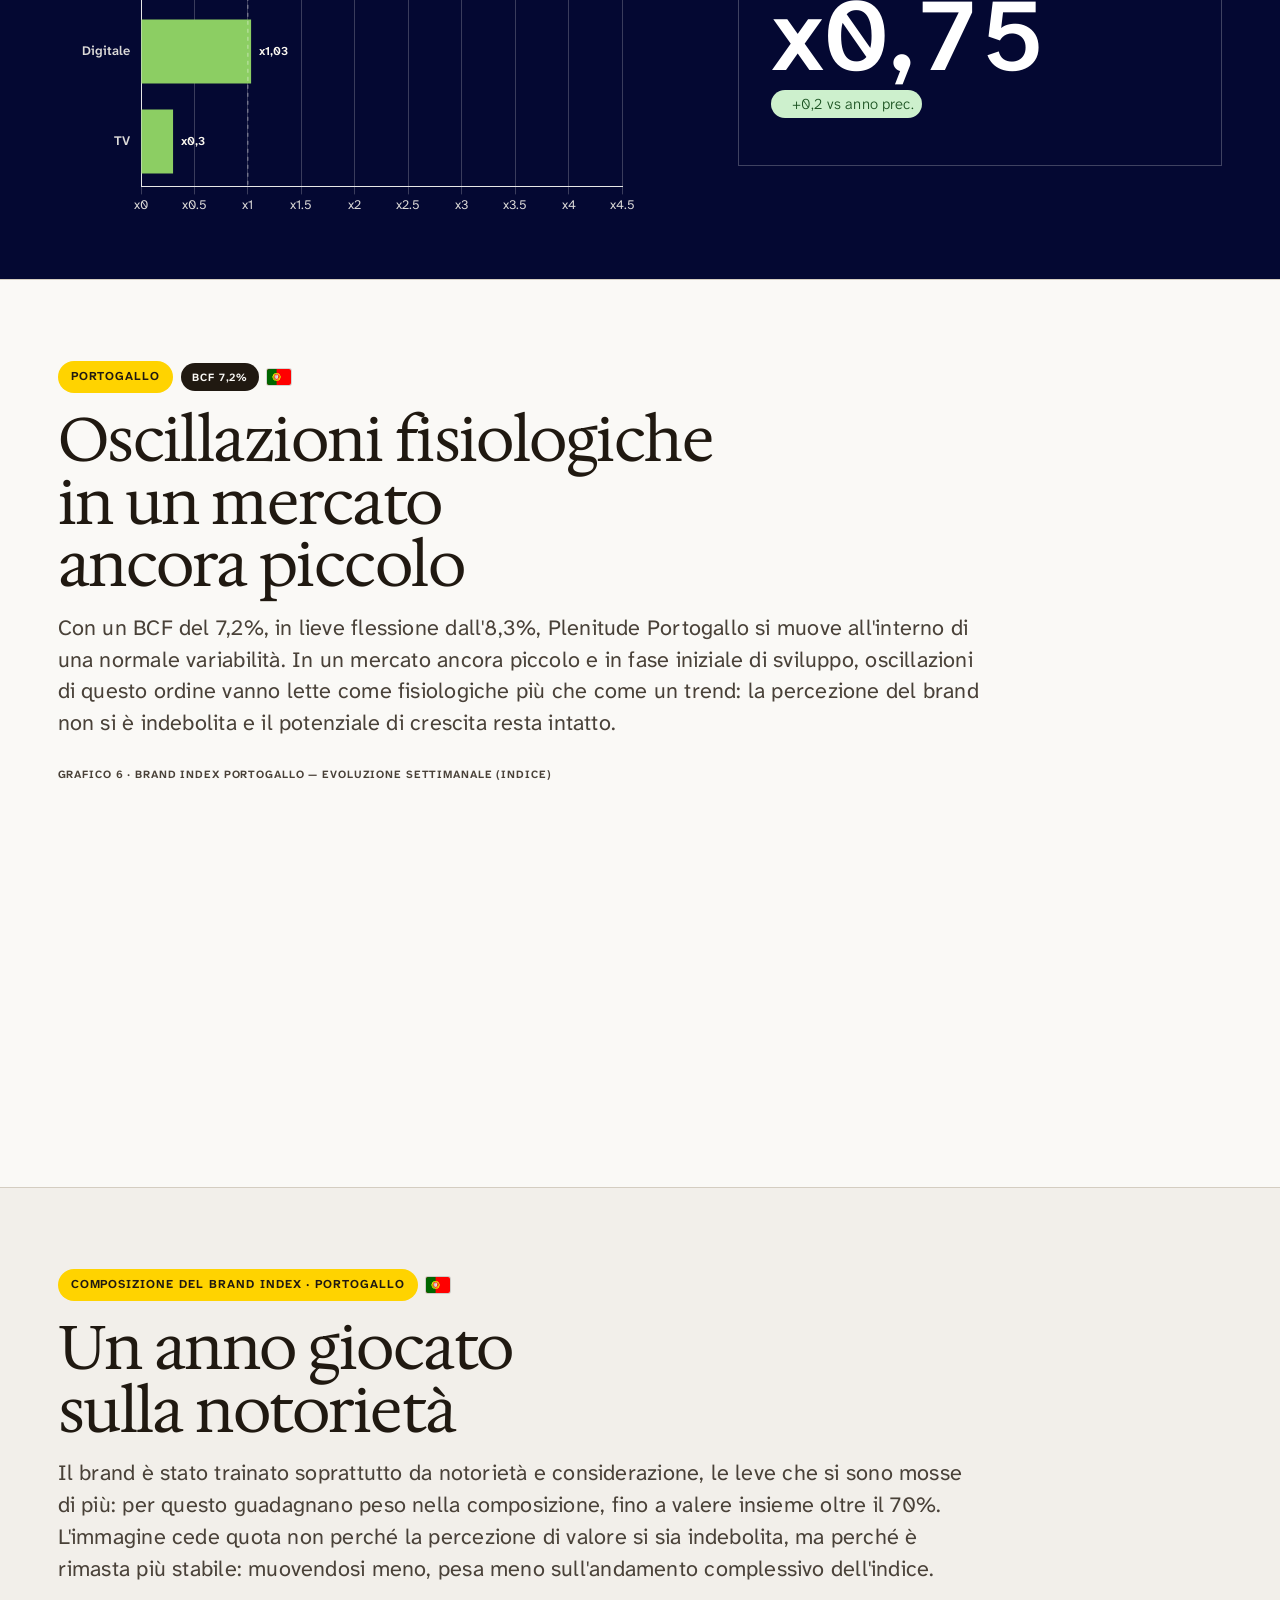
==== commit a62d05c4: "Enhance color visibility for KPI units in dark and accent themes" ====
--- a/index.html
+++ b/index.html
@@ -77,6 +77,7 @@
 .delta svg{width:13px;height:13px;stroke-width:2.2;fill:none;stroke-linecap:round;stroke-linejoin:round}
 .s-dark .kpi,.s-accent .kpi{background:rgba(255,255,255,.06);box-shadow:none;border-top-color:var(--brandc,var(--pop))}
 .s-dark .kpi .val,.s-accent .kpi .val{color:#fff}
+.s-dark .kpi .unit,.s-accent .kpi .unit{color:#fff}
 .s-dark .kpi .brand,.s-dark .kpi .sub,.s-accent .kpi .brand,.s-accent .kpi .sub{color:rgba(255,255,255,.75)}
 
 /* ── chart ── */
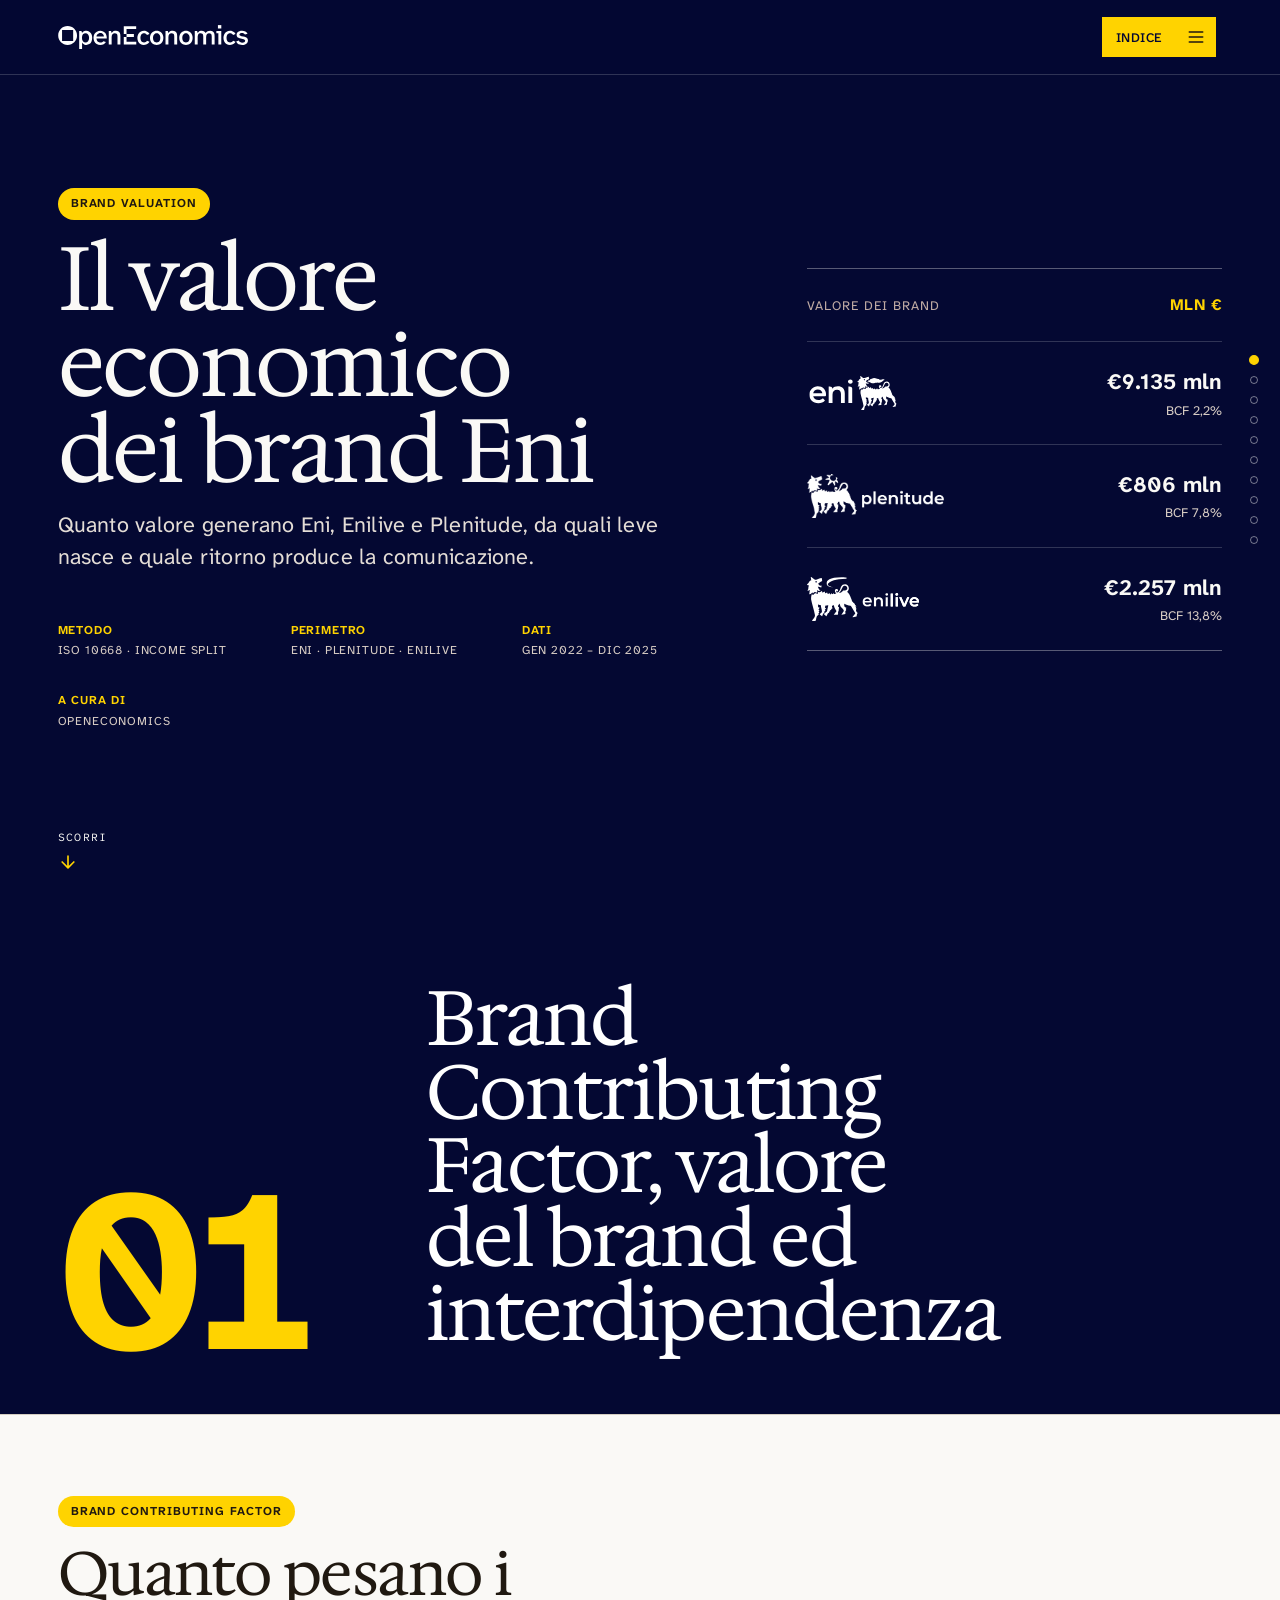
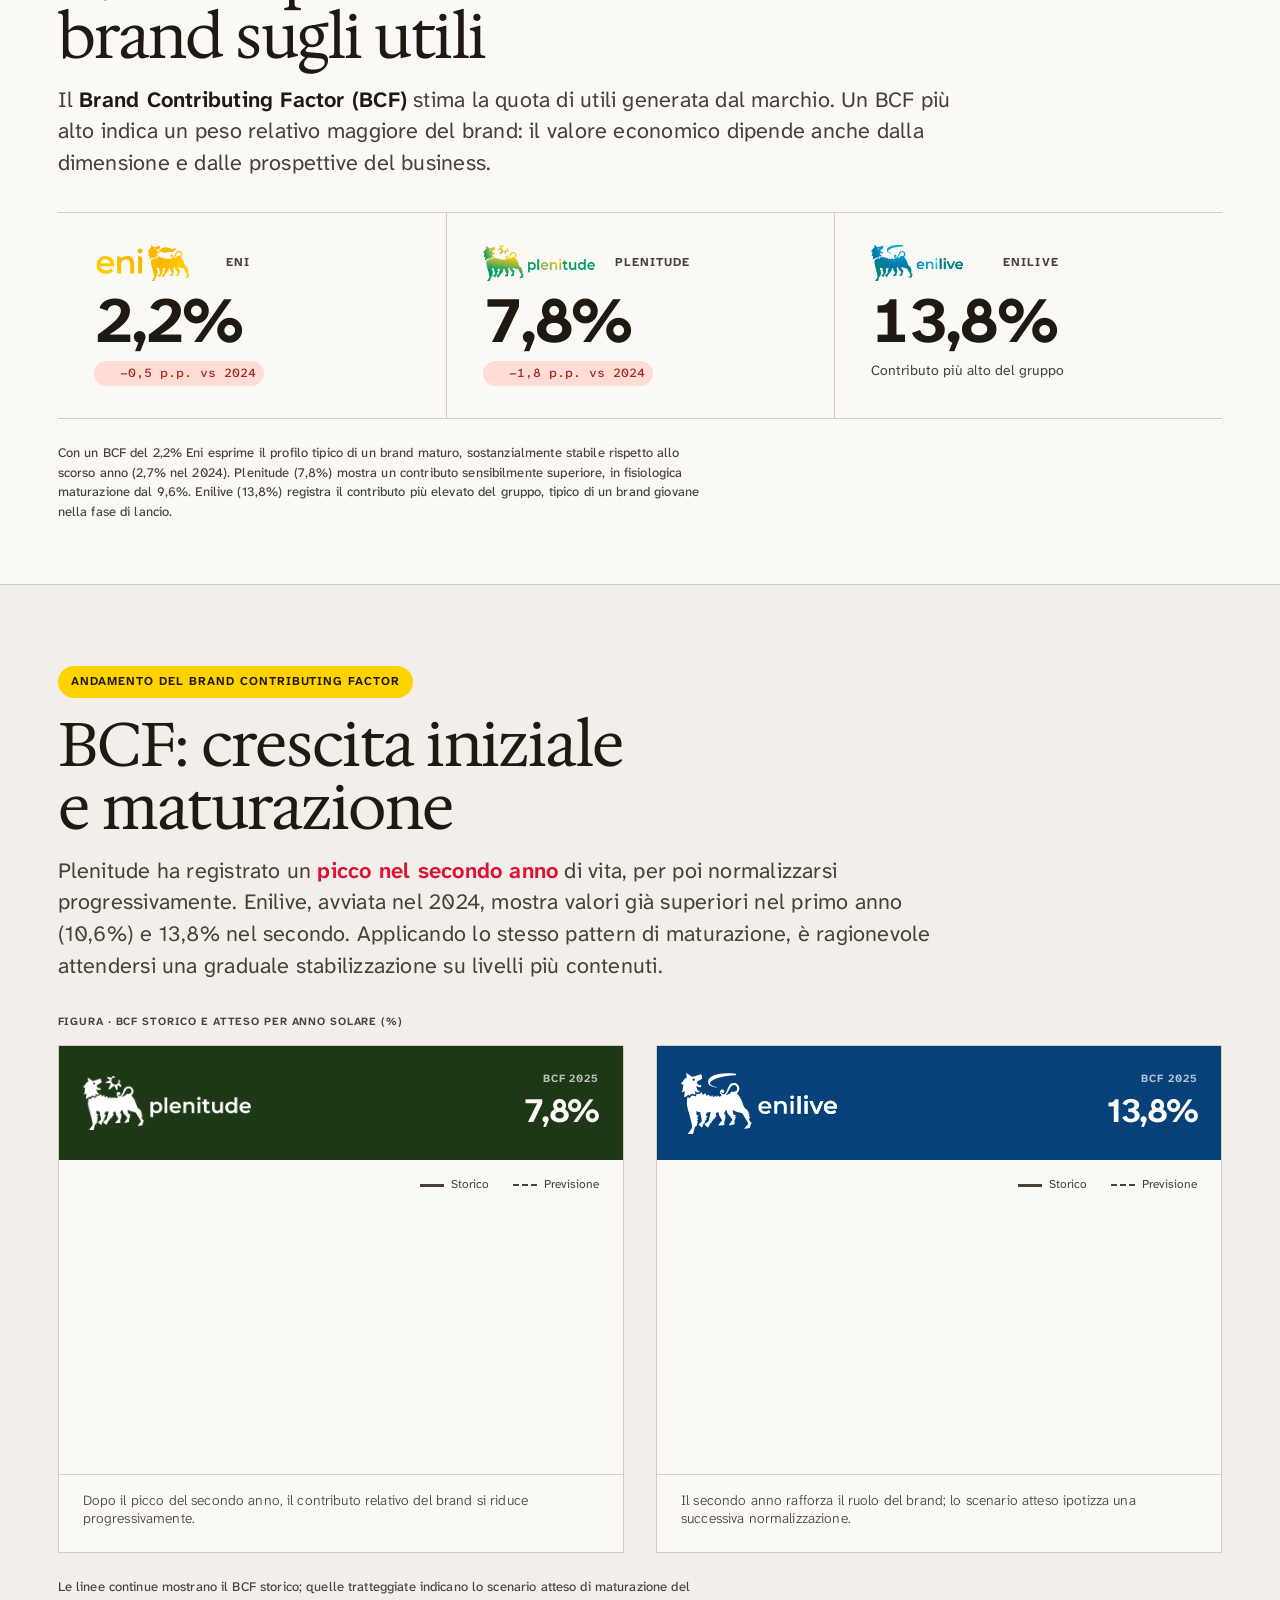
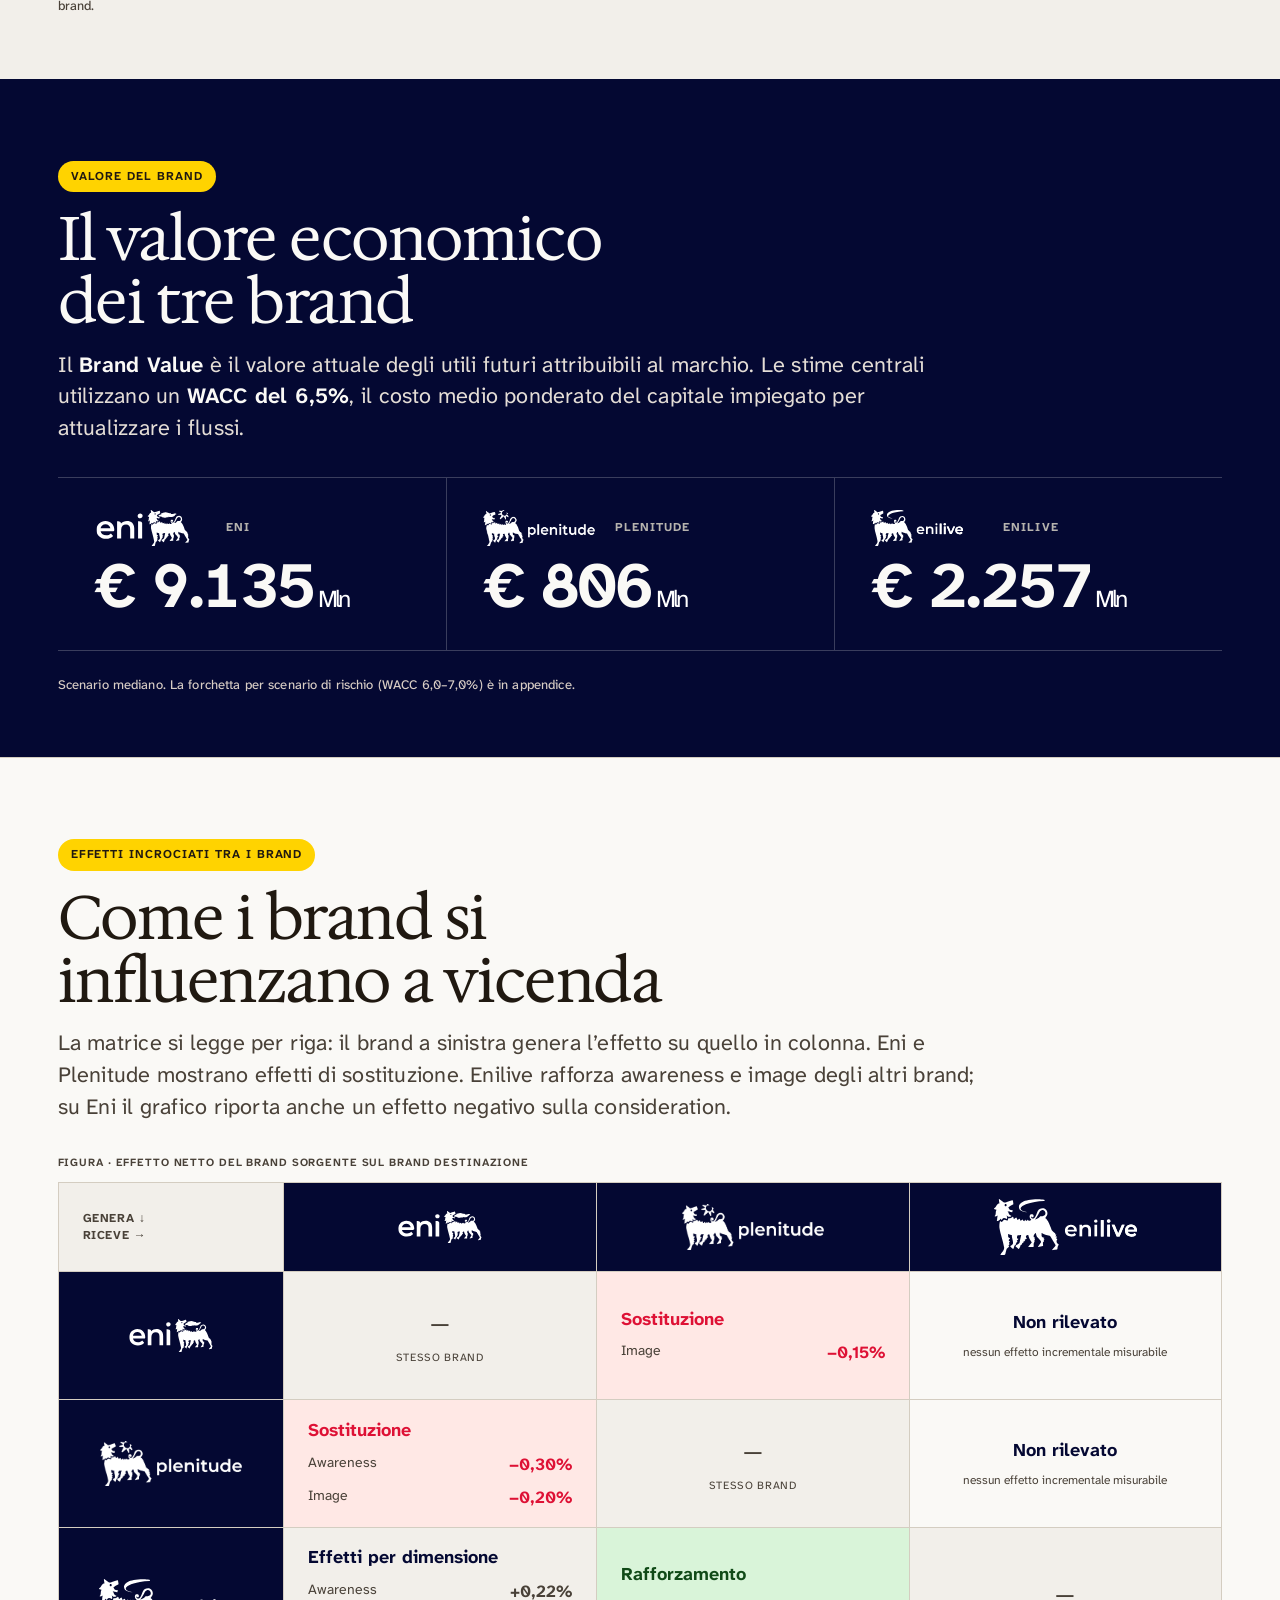
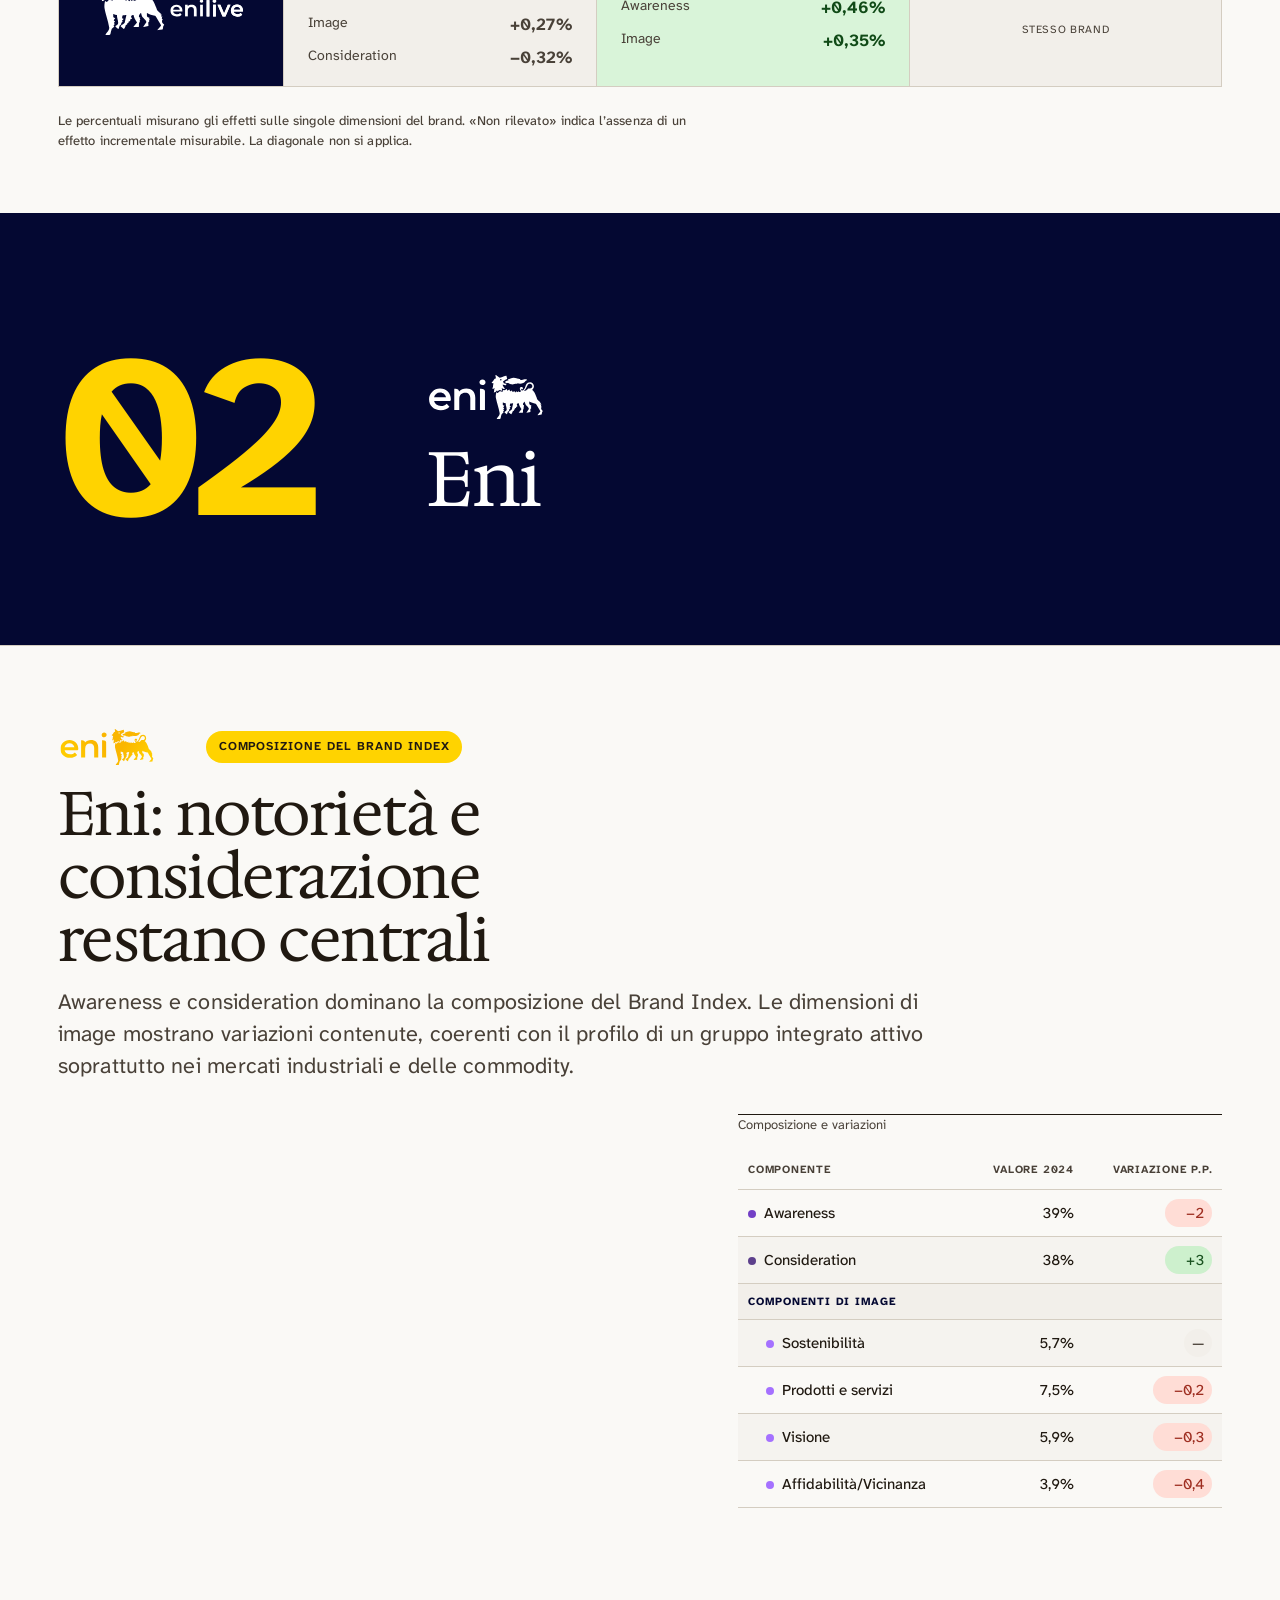
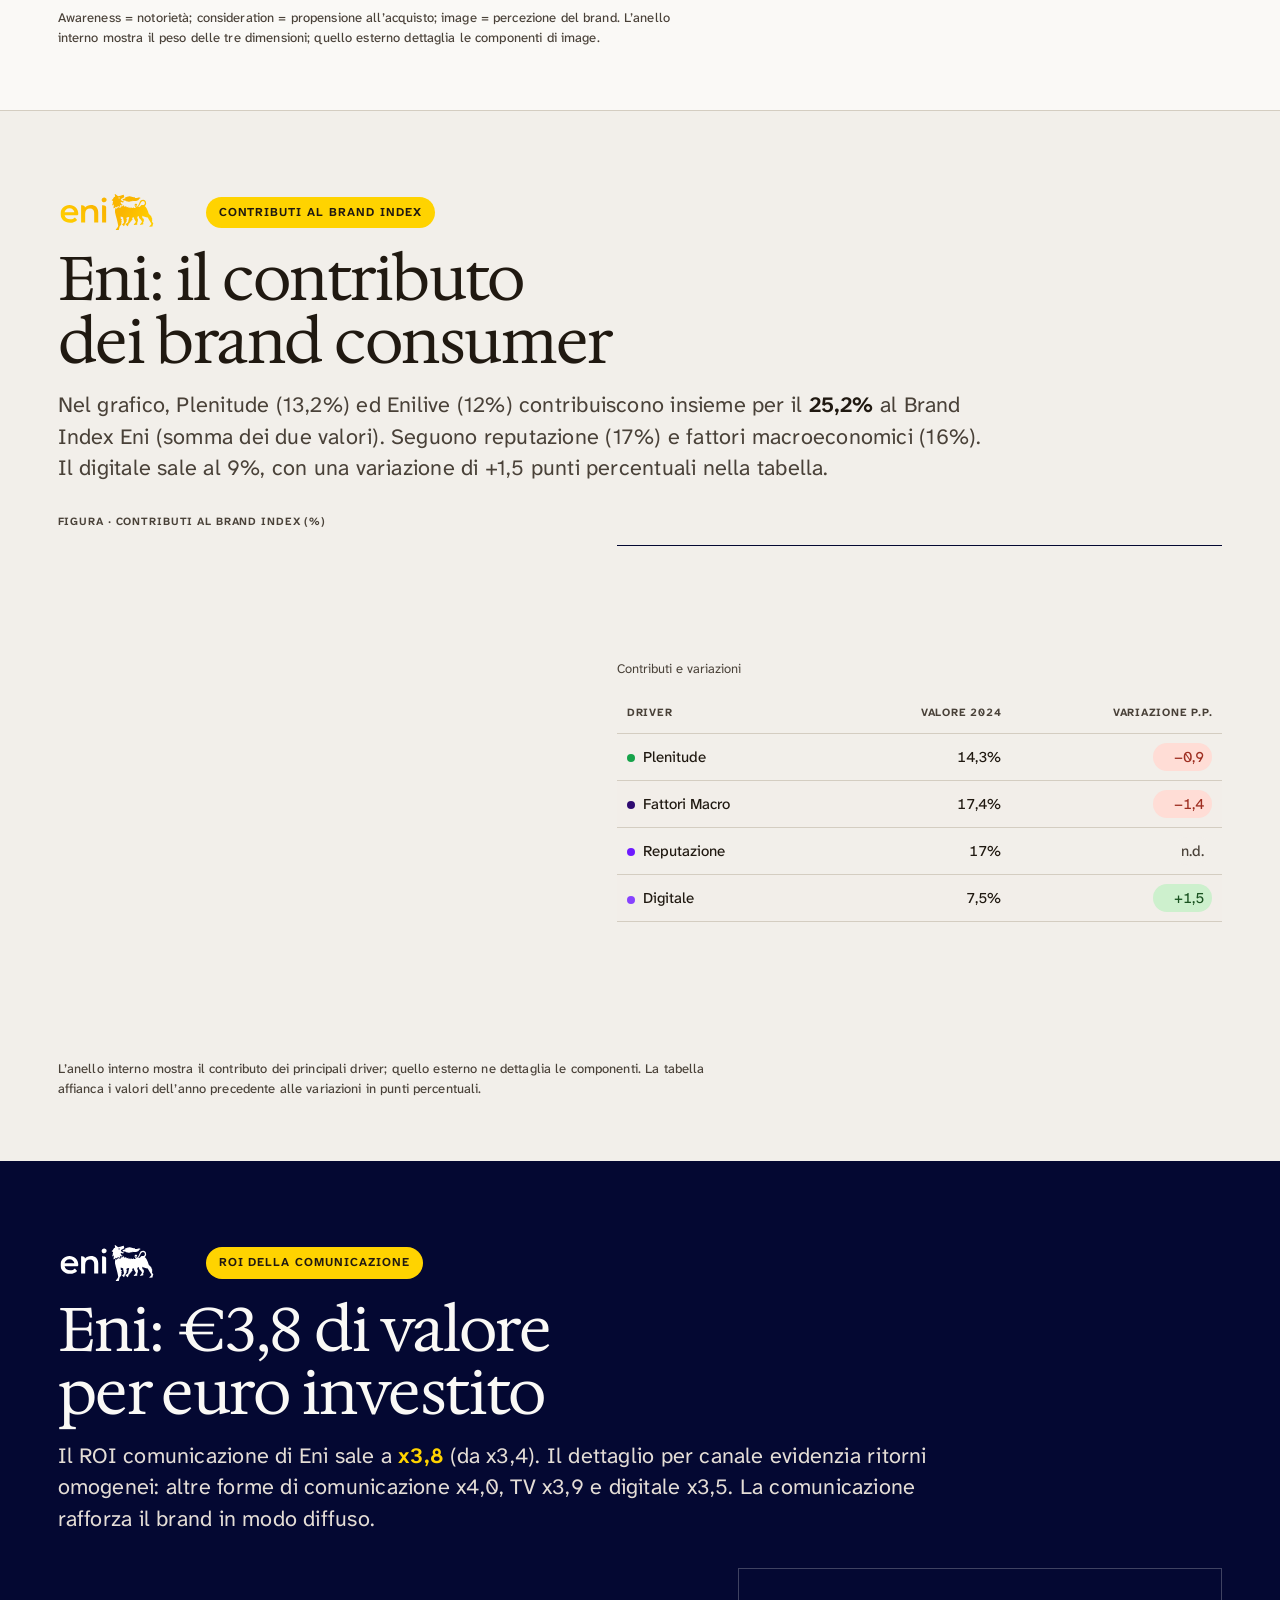
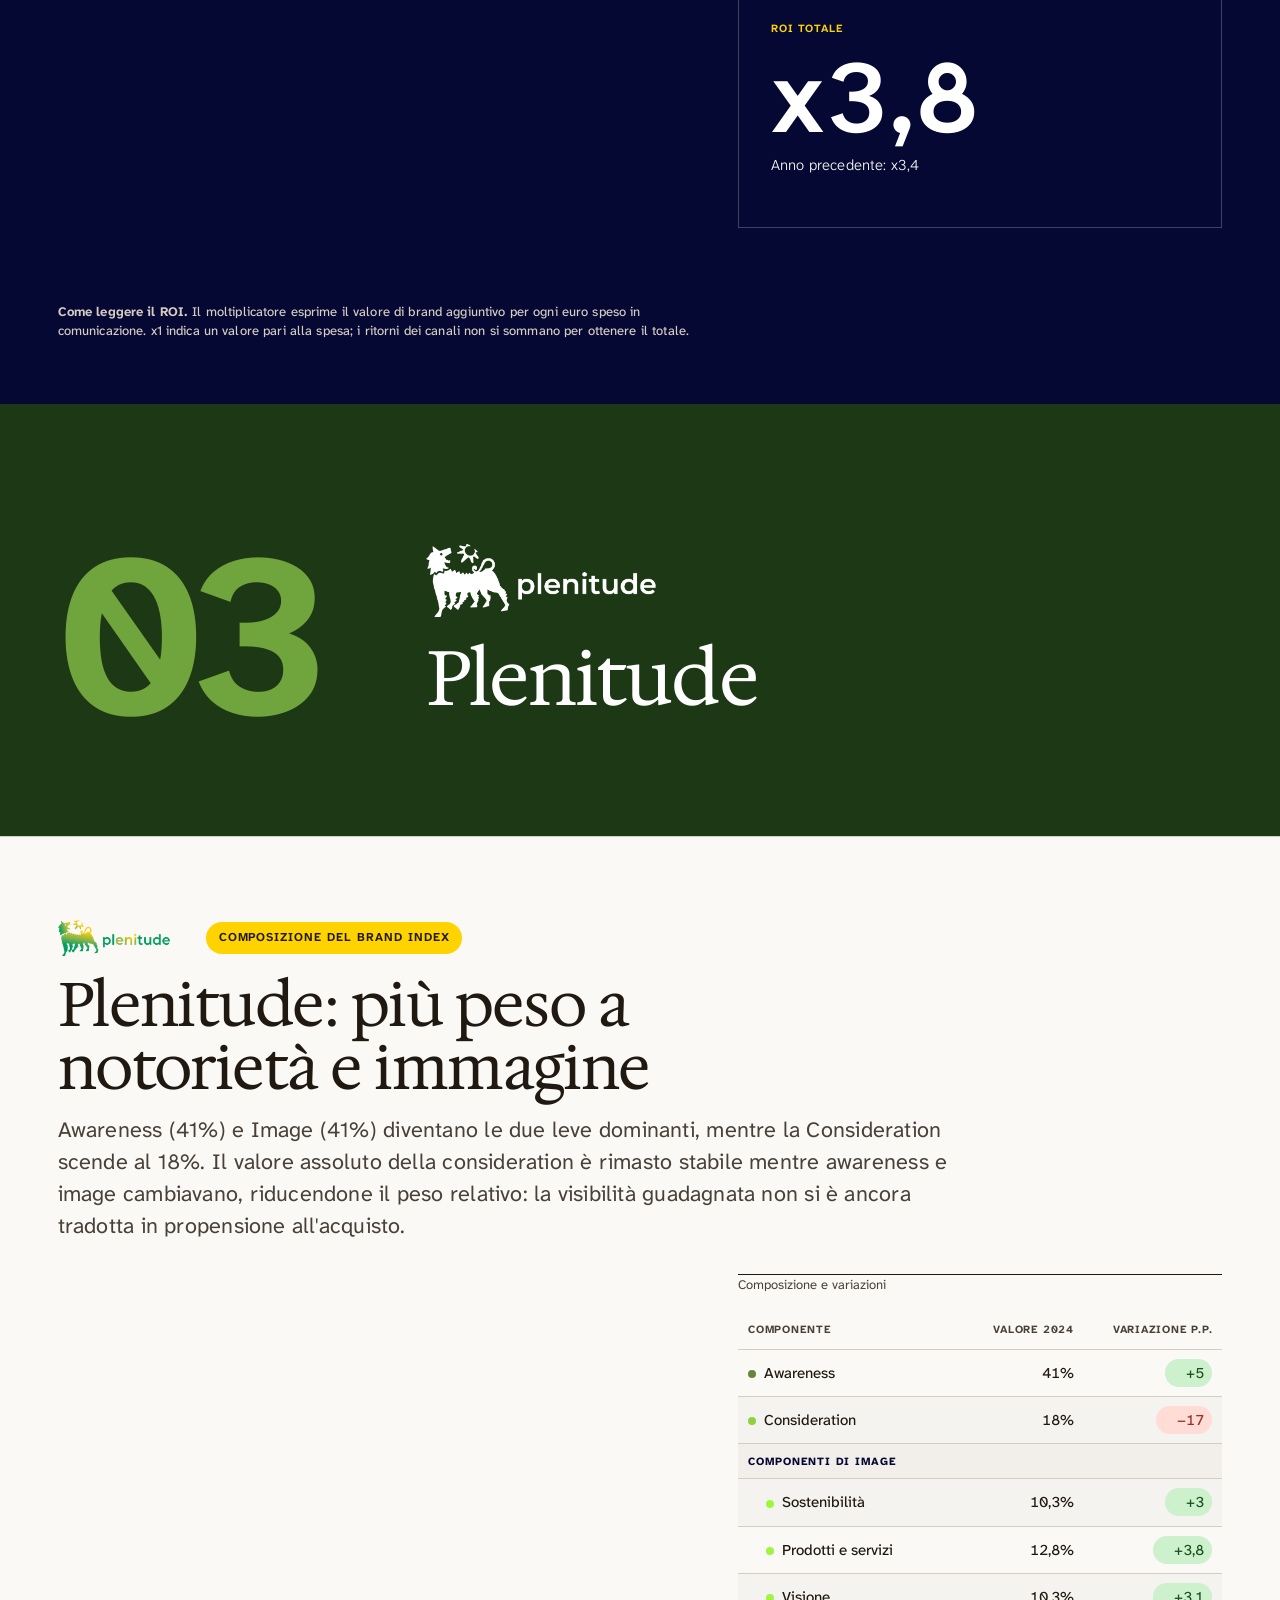
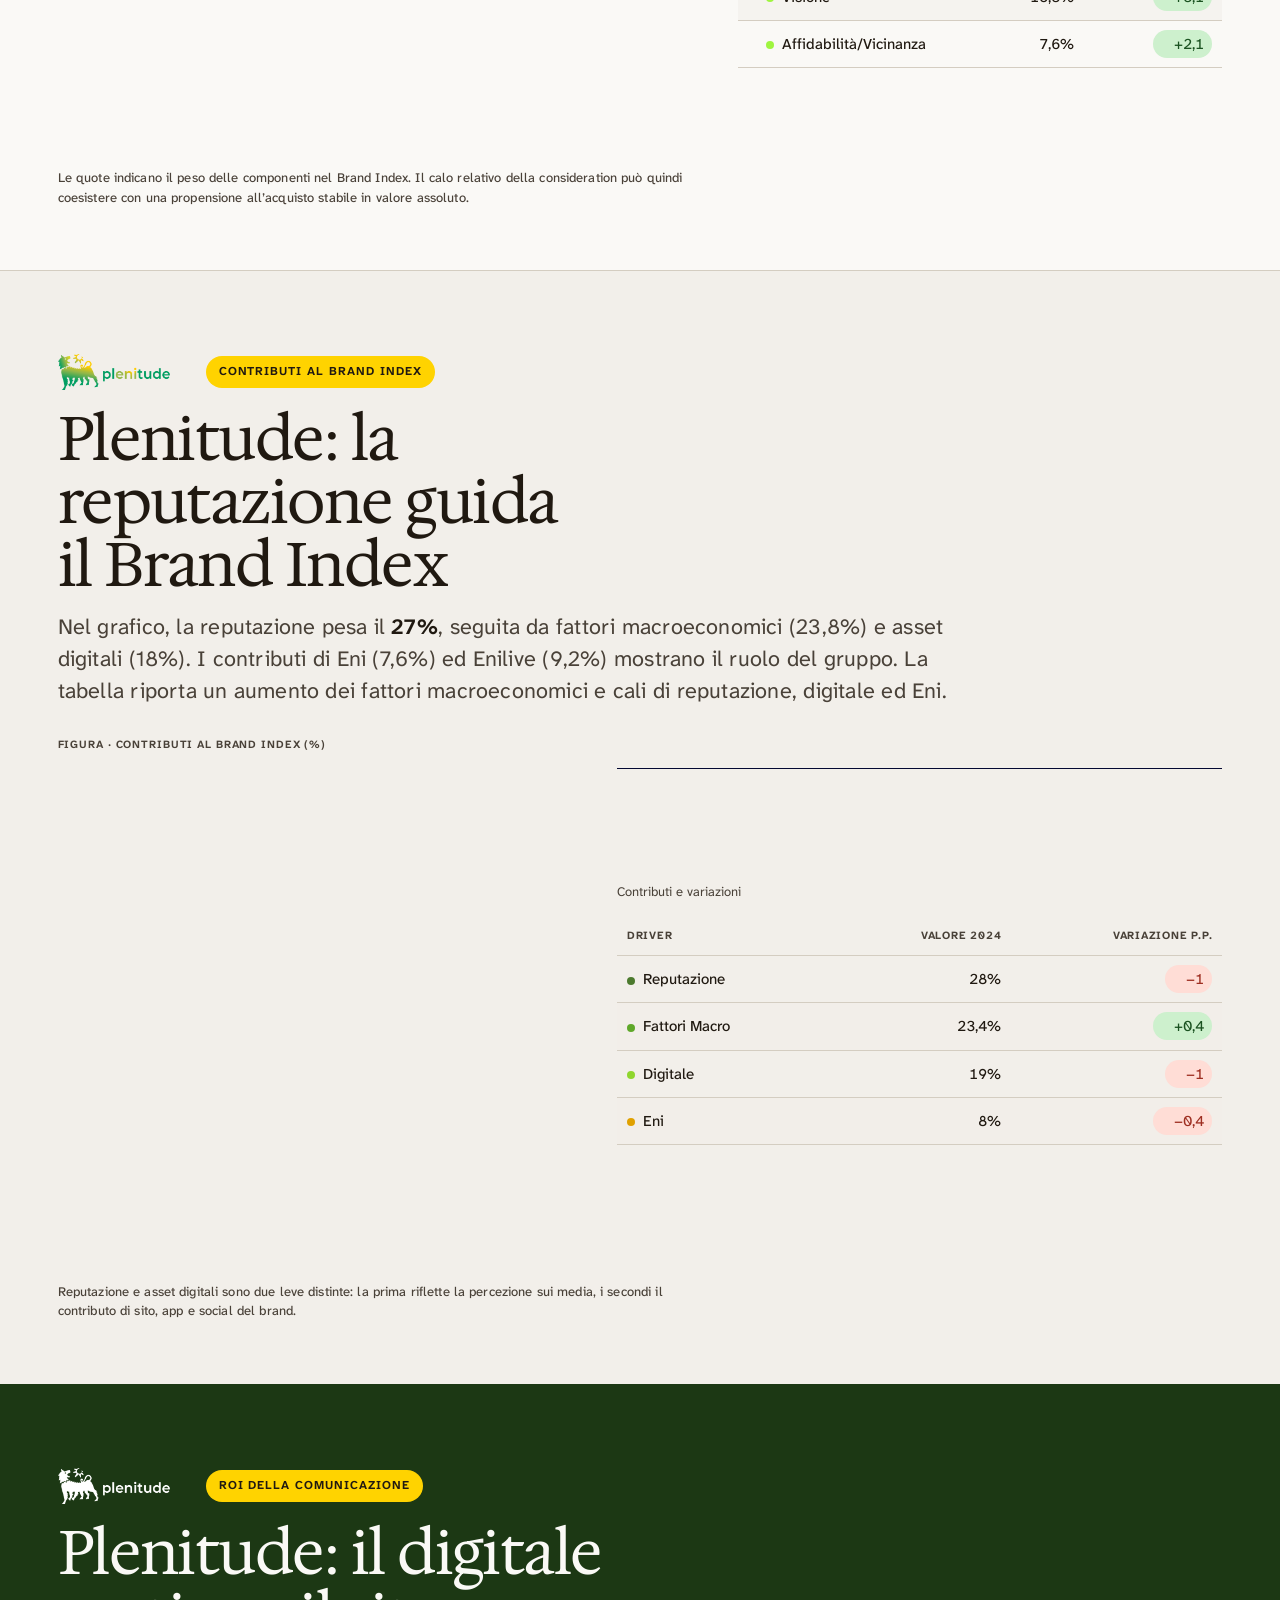
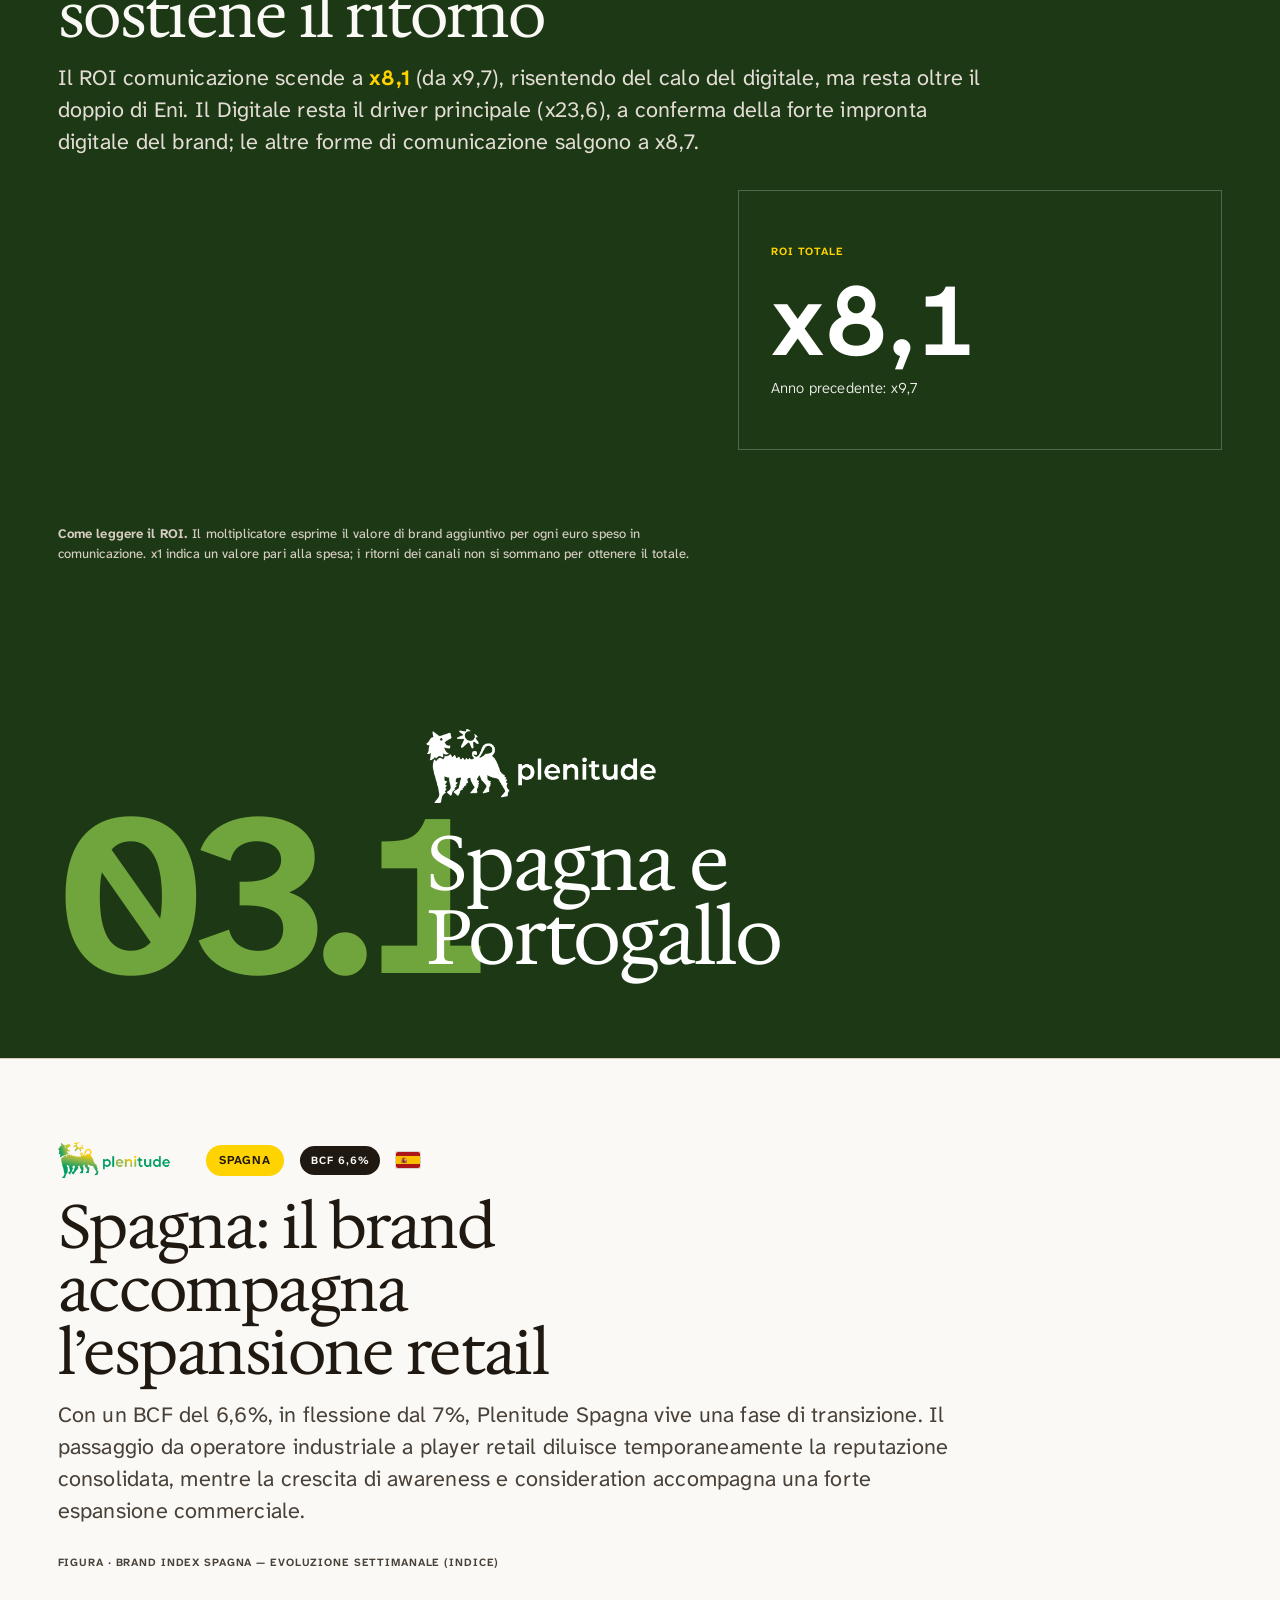
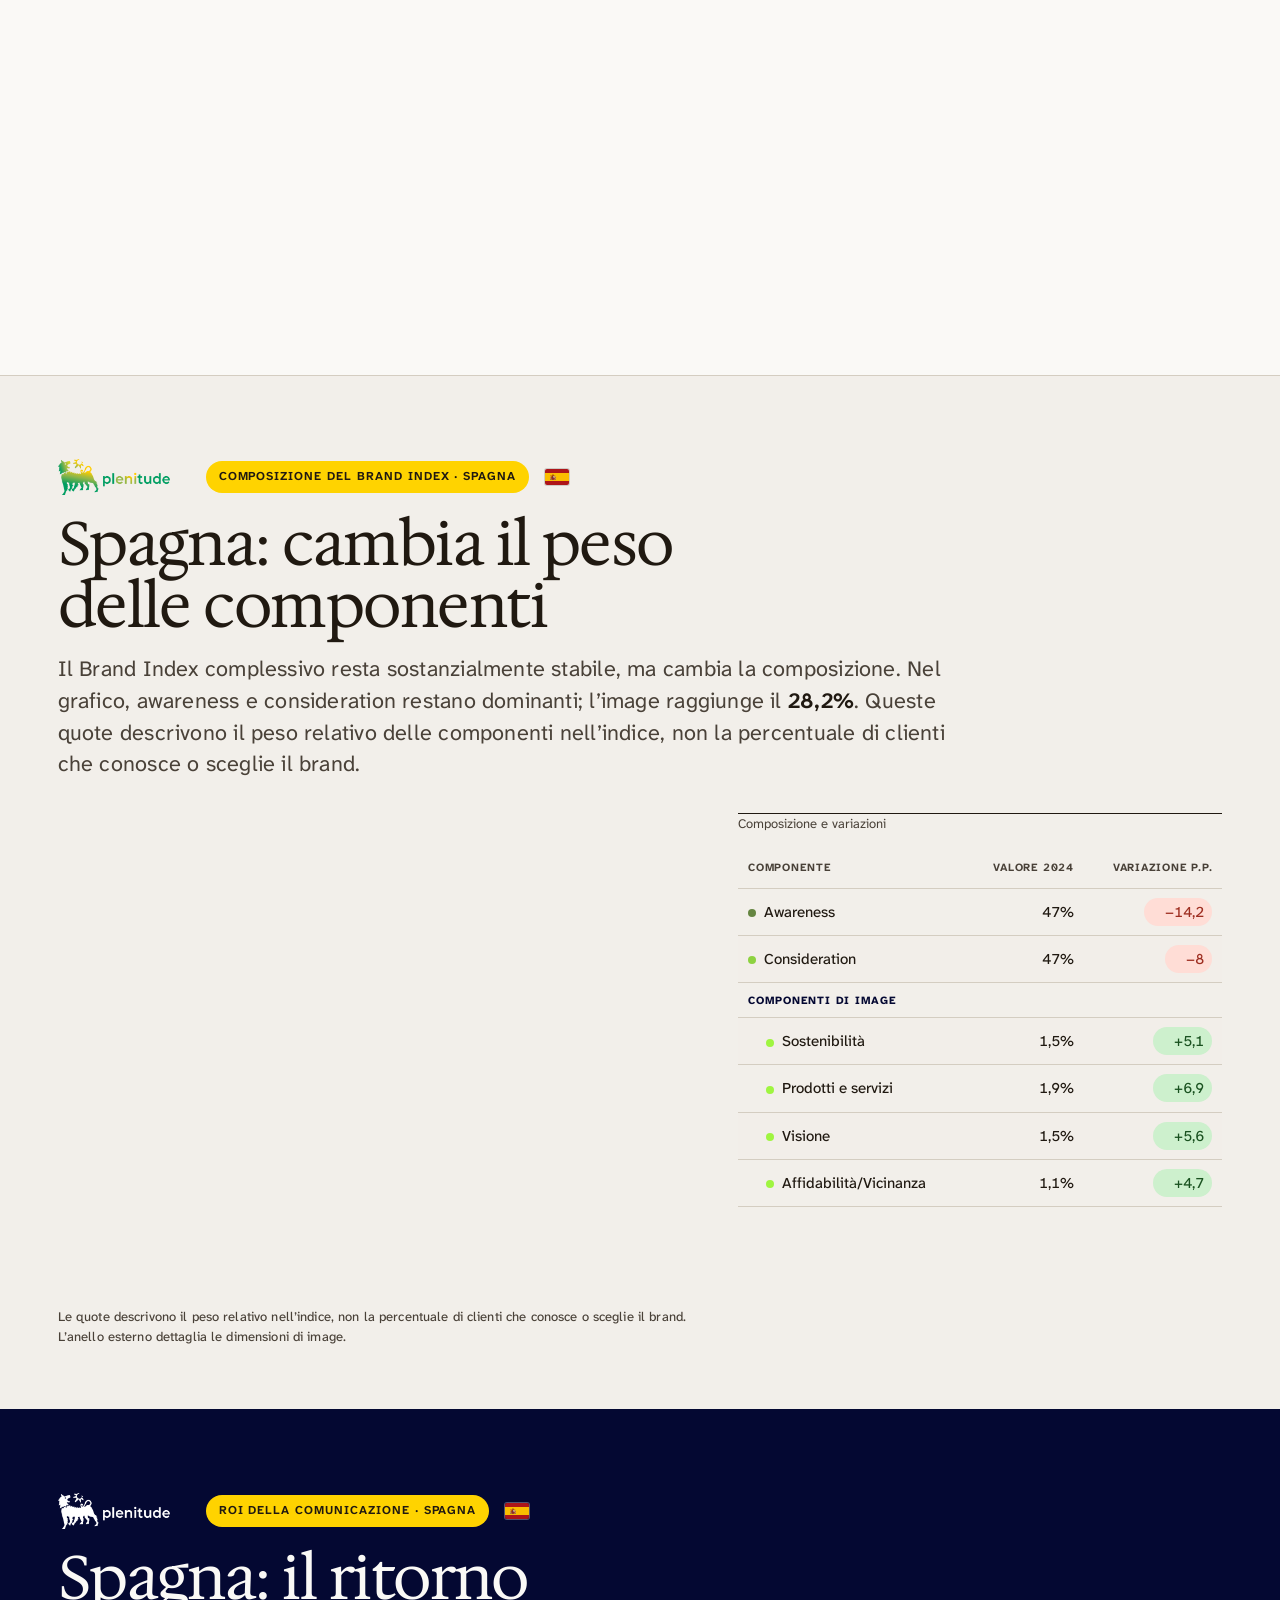
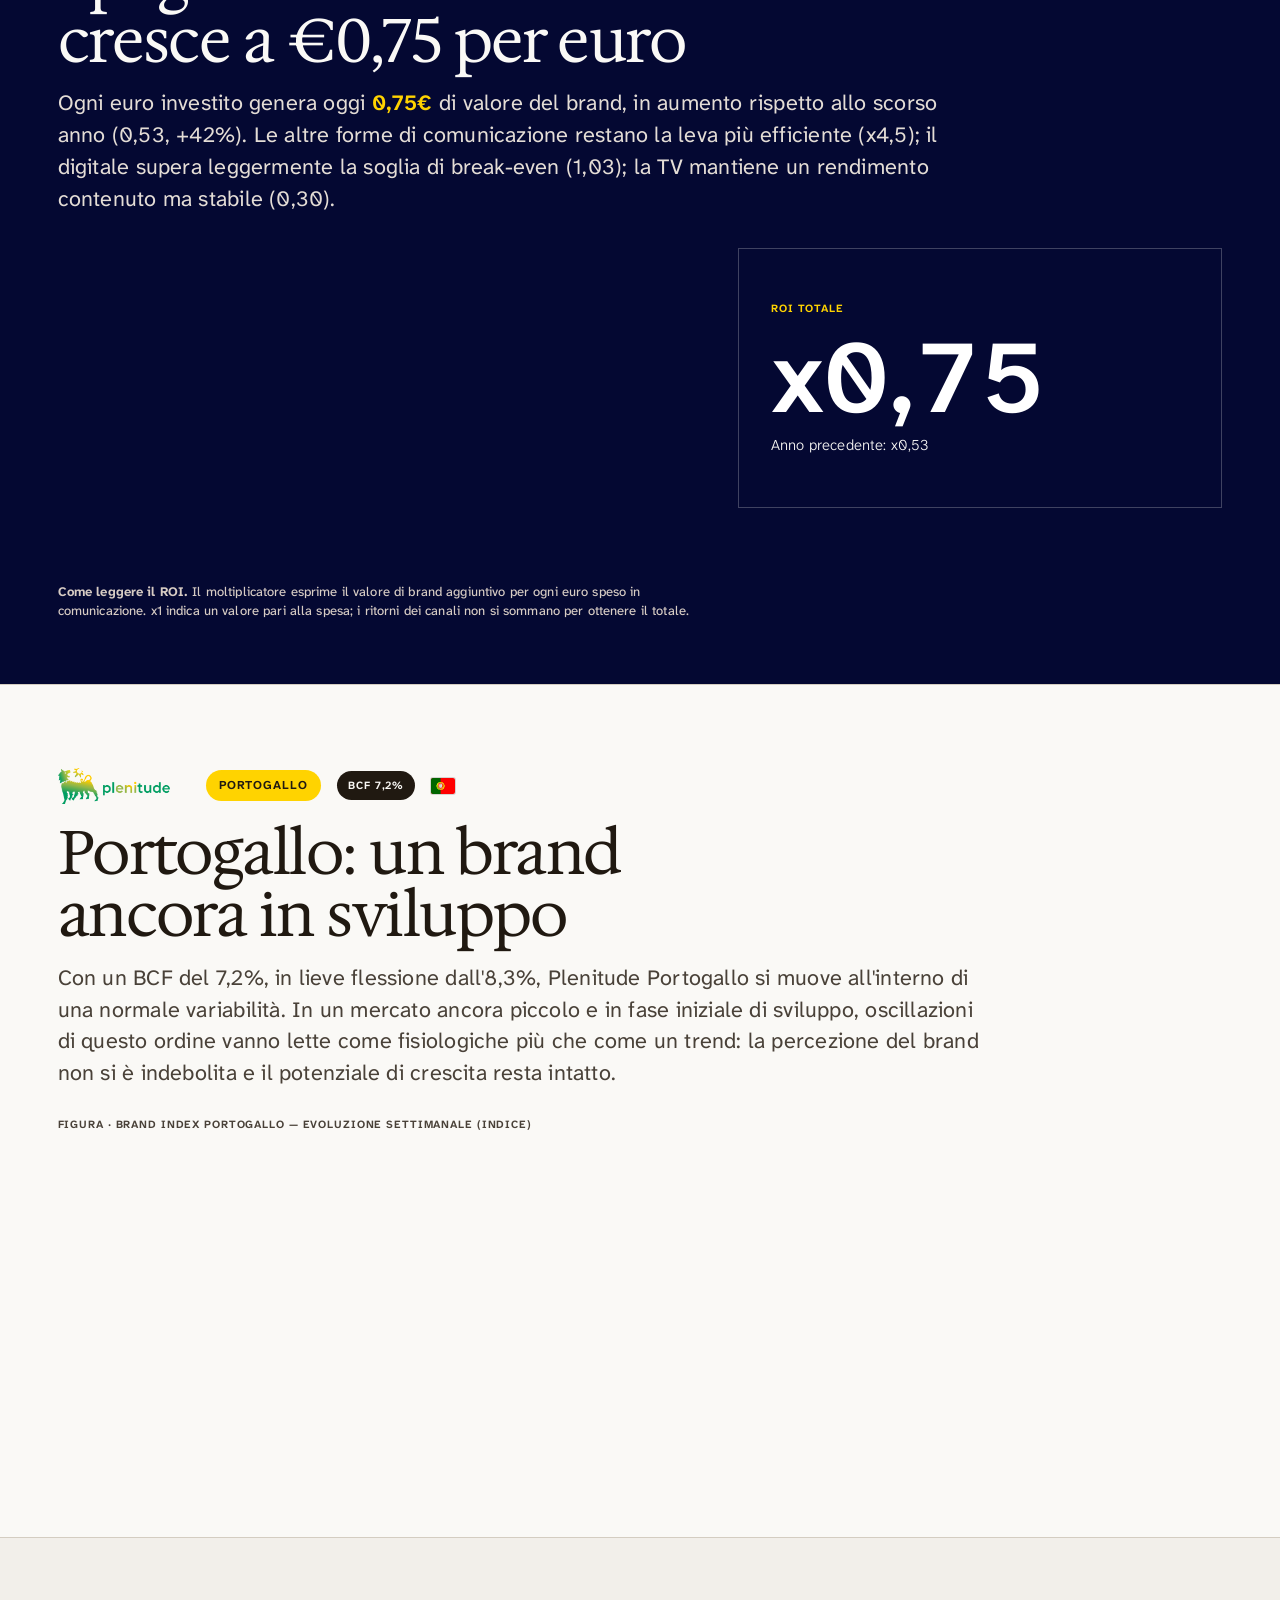
==== commit c15150fd: "Refactor code structure for improved readability and maintainability" ====
--- a/index.html
+++ b/index.html
@@ -299,32 +299,32 @@
 <main class="deck" id="deck">
 
   <!-- ═══════════════ HERO ═══════════════ -->
-  <section id="hero" class="slide s-hero" data-chap="Copertina" data-nav="Copertina" data-dark>
-    <div class="starfield"><canvas id="stars"></canvas></div>
-    <div class="horizon"></div>
-    <div class="slide__inner">
-      <div class="hero-grid">
-        <div class="hero-copy">
-          <div class="eyebrow-wrap"><span class="chip-cap">Brand valuation</span></div>
-          <h1>Il valore economico<br>dei brand Eni</h1>
-          <p class="lead">Quanto valore generano Eni, Enilive e Plenitude, da quali leve nasce e quale ritorno produce la comunicazione.</p>
-          <div class="meta">
-            <div><b>Metodo</b>ISO 10668 · Income split</div>
-            <div><b>Perimetro</b>Eni · Plenitude · Enilive</div>
-            <div><b>Dati</b>Gen 2022 – Dic 2025</div>
-            <div><b>A cura di</b>OpenEconomics</div>
-          </div>
-        </div>
-        <aside class="hero-portfolio" aria-label="Sintesi del portafoglio brand">
-          <div class="hero-portfolio__head"><span>Valore complessivo</span><strong>€12,2 mld</strong></div>
-          <div class="hero-brand hero-brand--eni"><img src="assets/eni-logo.svg" alt="Eni"><div><strong>€9,1 mld</strong><span>BCF 2,2%</span></div></div>
-          <div class="hero-brand hero-brand--plenitude"><img src="assets/plenitude-logo-white.svg" alt="Plenitude"><div><strong>€806 mln</strong><span>BCF 7,8%</span></div></div>
-          <div class="hero-brand hero-brand--enilive"><img src="assets/enilive-logo.svg" alt="Enilive"><div><strong>€2,3 mld</strong><span>BCF 13,8%</span></div></div>
-        </aside>
-      </div>
-    </div>
-    <div class="scroll-cue">Scorri<svg viewBox="0 0 24 24"><path d="M12 5v14M5 12l7 7 7-7"/></svg></div>
-  </section>
+  <section class="slide s-hero" data-chap="Copertina" data-dark="" data-nav="Copertina" id="hero">
+<div class="starfield"><canvas id="stars"></canvas></div>
+<div class="horizon"></div>
+<div class="slide__inner">
+<div class="hero-grid">
+<div class="hero-copy">
+<div class="eyebrow-wrap"><span class="chip-cap">Brand valuation</span></div>
+<h1>Il valore economico<br/>dei brand Eni</h1>
+<p class="lead">Quanto valore generano Eni, Enilive e Plenitude, da quali leve nasce e quale ritorno produce la comunicazione.</p>
+<div class="meta">
+<div><b>Metodo</b>ISO 10668 · Income split</div>
+<div><b>Perimetro</b>Eni · Plenitude · Enilive</div>
+<div><b>Dati</b>Gen 2022 – Dic 2025</div>
+<div><b>A cura di</b>OpenEconomics</div>
+</div>
+</div>
+<aside aria-label="Sintesi del portafoglio brand" class="hero-portfolio">
+<div class="hero-portfolio__head"><span>Valore dei brand</span><strong>Mln &euro;</strong></div>
+<div class="hero-brand hero-brand--eni"><img alt="Eni" src="assets/eni-mark.svg"/><div><strong>€9.135 mln</strong><span>BCF 2,2%</span></div></div>
+<div class="hero-brand hero-brand--plenitude"><img alt="Plenitude" src="assets/plenitude-mark.svg"/><div><strong>€806 mln</strong><span>BCF 7,8%</span></div></div>
+<div class="hero-brand hero-brand--enilive"><img alt="Enilive" src="assets/enilive-mark.svg"/><div><strong>€2.257 mln</strong><span>BCF 13,8%</span></div></div>
+</aside>
+</div>
+</div>
+<div class="scroll-cue">Scorri<svg viewbox="0 0 24 24"><path d="M12 5v14M5 12l7 7 7-7"></path></svg></div>
+</section>
 
   <!-- ═══════════════ CAP 1 ═══════════════ -->
   <section id="ch1" class="slide s-chapter" data-chap="01 · BCF e valore" data-nav="Capitolo 01" data-dark>
@@ -336,59 +336,59 @@
     </div>
   </section>
 
-  <section id="bcf" class="slide s-light" data-chap="01 · BCF e valore" data-nav="Brand Contributing Factor">
-    <div class="slide__inner reveal">
-      <div class="eyebrow-wrap"><span class="chip-cap">Brand Contributing Factor</span></div>
-      <h2>Il contributo del brand alla generazione degli utili</h2>
-      <p class="lead">Il BCF indica il contributo del brand alla generazione degli utili: la misura chiave per capire quanto il marchio contribuisce alla creazione di valore.</p>
-      <div class="kpi-row" id="kpiBcf"></div>
-      <p class="note">Con un BCF del 2,2% Eni esprime il profilo tipico di un brand maturo, sostanzialmente stabile rispetto allo scorso anno (2,7% nel 2024). Plenitude (7,8%) mostra un contributo sensibilmente superiore, in fisiologica maturazione dal 9,6%. Enilive (13,8%) registra il contributo più elevato del gruppo, tipico di un brand giovane nella fase di lancio.</p>
-    </div>
-  </section>
-
-  <section id="bcf-trend" class="slide s-tint" data-chap="01 · BCF e valore" data-nav="Andamento del BCF">
-    <div class="slide__inner reveal">
-      <div class="eyebrow-wrap"><span class="chip-cap">Andamento del Brand Contributing Factor</span></div>
-      <h2>Traiettorie coerenti nelle rispettive fasi di sviluppo</h2>
-      <p class="lead">Plenitude ha registrato un <span class="hl">picco nel secondo anno</span> di vita, per poi normalizzarsi progressivamente. Enilive, avviata nel 2024, mostra valori già superiori nel primo anno (10,6%) e 13,8% nel secondo. Applicando lo stesso pattern di maturazione, è ragionevole attendersi una graduale stabilizzazione su livelli più contenuti.</p>
-      <div class="fig-label" style="margin-top:30px">Grafico 1 · BCF storico e atteso per anno solare (%)</div>
-      <div class="trajectory-grid">
-        <article class="trajectory-panel trajectory-panel--plenitude">
-          <header><img src="assets/plenitude-logo-white.svg" alt="Plenitude"><div><span>BCF 2025</span><strong>7,8%</strong></div></header>
-          <div class="trajectory-key"><span>Storico</span><span>Previsione</span></div>
-          <div class="chart-box h-sm"><canvas id="chBcfPlenitude"></canvas></div>
-          <p>Picco nel 2023; normalizzazione progressiva attesa fino al 5,1% nel 2027.</p>
-        </article>
-        <article class="trajectory-panel trajectory-panel--enilive">
-          <header><img src="assets/enilive-logo.svg" alt="Enilive"><div><span>BCF 2025</span><strong>13,8%</strong></div></header>
-          <div class="trajectory-key"><span>Storico</span><span>Previsione</span></div>
-          <div class="chart-box h-sm"><canvas id="chBcfEnilive"></canvas></div>
-          <p>Crescita nel secondo anno di vita; convergenza attesa verso il 9,8% nel 2027.</p>
-        </article>
-      </div>
-    </div>
-  </section>
-
-  <section id="value" class="slide s-dark" data-chap="01 · BCF e valore" data-nav="Valore del brand" data-dark>
-    <div class="slide__inner reveal">
-      <div class="eyebrow-wrap"><span class="chip-cap">Valore del brand</span></div>
-      <h2>Il valore attuale degli utili futuri generati dal brand</h2>
-      <p class="lead">Il valore del brand è inteso come il valore attuale degli utili futuri generati dal brand, attualizzati nello scenario mediano con WACC al 6,5%.</p>
-      <div class="kpi-row" id="kpiValue"></div>
-      <p class="note">Scenario mediano. La forchetta per scenario di rischio (WACC 6,0–7,0%) è in appendice.</p>
-    </div>
-  </section>
-
-  <section id="halo" class="slide s-light" data-chap="01 · BCF e valore" data-nav="Effetti incrociati">
-    <div class="slide__inner reveal">
-      <div class="eyebrow-wrap"><span class="chip-cap">Effetti incrociati tra i brand</span></div>
-      <h2>Due dinamiche opposte tra i brand</h2>
-      <p class="lead">Sostituzione tra i brand Eni e Plenitude, che competono per la stessa attenzione, e rafforzamento dal brand Enilive, che non assorbe valore ma dà slancio all'intero portafoglio. Si legge la matrice per riga: il brand a sinistra genera l'effetto sul brand indicato in colonna.</p>
-      <div class="fig-label" style="margin-top:30px">Grafico 2 · Effetto netto del brand sorgente sul brand destinazione</div>
-      <div id="haloMatrix" class="halo-matrix"></div>
-      <p class="note">n.s. = effetto incrementale non statisticamente significativo. La diagonale non è applicabile perché misura l'effetto del brand su sé stesso.</p>
-    </div>
-  </section>
+  <section class="slide s-light" data-chap="01 · BCF e valore" data-nav="Brand Contributing Factor" id="bcf">
+<div class="slide__inner reveal">
+<div class="eyebrow-wrap"><span class="chip-cap">Brand Contributing Factor</span></div>
+<h2>Quanto pesano i brand sugli utili</h2>
+<p class="lead">Il <strong>Brand Contributing Factor (BCF)</strong> stima la quota di utili generata dal marchio. Un BCF più alto indica un peso relativo maggiore del brand: il valore economico dipende anche dalla dimensione e dalle prospettive del business.</p>
+<div class="kpi-row" id="kpiBcf"></div>
+<p class="note">Con un BCF del 2,2% Eni esprime il profilo tipico di un brand maturo, sostanzialmente stabile rispetto allo scorso anno (2,7% nel 2024). Plenitude (7,8%) mostra un contributo sensibilmente superiore, in fisiologica maturazione dal 9,6%. Enilive (13,8%) registra il contributo più elevato del gruppo, tipico di un brand giovane nella fase di lancio.</p>
+</div>
+</section>
+
+  <section class="slide s-tint" data-chap="01 · BCF e valore" data-nav="Andamento del BCF" id="bcf-trend">
+<div class="slide__inner reveal">
+<div class="eyebrow-wrap"><span class="chip-cap">Andamento del Brand Contributing Factor</span></div>
+<h2>BCF: crescita iniziale e maturazione</h2>
+<p class="lead">Plenitude ha registrato un <span class="hl">picco nel secondo anno</span> di vita, per poi normalizzarsi progressivamente. Enilive, avviata nel 2024, mostra valori già superiori nel primo anno (10,6%) e 13,8% nel secondo. Applicando lo stesso pattern di maturazione, è ragionevole attendersi una graduale stabilizzazione su livelli più contenuti.</p>
+<div class="fig-label" style="margin-top:30px">Figura · BCF storico e atteso per anno solare (%)</div>
+<div class="trajectory-grid">
+<article class="trajectory-panel trajectory-panel--plenitude">
+<header><img alt="Plenitude" src="assets/plenitude-mark.svg"/><div><span>BCF 2025</span><strong>7,8%</strong></div></header>
+<div class="trajectory-key"><span>Storico</span><span>Previsione</span></div>
+<div class="chart-box h-sm"><canvas id="chBcfPlenitude"></canvas></div>
+<p>Dopo il picco del secondo anno, il contributo relativo del brand si riduce progressivamente.</p>
+</article>
+<article class="trajectory-panel trajectory-panel--enilive">
+<header><img alt="Enilive" src="assets/enilive-mark.svg"/><div><span>BCF 2025</span><strong>13,8%</strong></div></header>
+<div class="trajectory-key"><span>Storico</span><span>Previsione</span></div>
+<div class="chart-box h-sm"><canvas id="chBcfEnilive"></canvas></div>
+<p>Il secondo anno rafforza il ruolo del brand; lo scenario atteso ipotizza una successiva normalizzazione.</p>
+</article>
+</div>
+<p class="note">Le linee continue mostrano il BCF storico; quelle tratteggiate indicano lo scenario atteso di maturazione del brand.</p></div>
+</section>
+
+  <section class="slide s-dark" data-chap="01 · BCF e valore" data-dark="" data-nav="Valore del brand" id="value">
+<div class="slide__inner reveal">
+<div class="eyebrow-wrap"><span class="chip-cap">Valore del brand</span></div>
+<h2>Il valore economico dei tre brand</h2>
+<p class="lead">Il <strong>Brand Value</strong> è il valore attuale degli utili futuri attribuibili al marchio. Le stime centrali utilizzano un <strong>WACC del 6,5%</strong>, il costo medio ponderato del capitale impiegato per attualizzare i flussi.</p>
+<div class="kpi-row" id="kpiValue"></div>
+<p class="note">Scenario mediano. La forchetta per scenario di rischio (WACC 6,0–7,0%) è in appendice.</p>
+</div>
+</section>
+
+  <section class="slide s-light" data-chap="01 · BCF e valore" data-nav="Effetti incrociati" id="halo">
+<div class="slide__inner reveal">
+<div class="eyebrow-wrap"><span class="chip-cap">Effetti incrociati tra i brand</span></div>
+<h2>Come i brand si influenzano a vicenda</h2>
+<p class="lead">La matrice si legge per riga: il brand a sinistra genera l’effetto su quello in colonna. Eni e Plenitude mostrano effetti di sostituzione. Enilive rafforza awareness e image degli altri brand; su Eni il grafico riporta anche un effetto negativo sulla consideration.</p>
+<div class="fig-label" style="margin-top:30px">Figura · Effetto netto del brand sorgente sul brand destinazione</div>
+<div class="halo-matrix" id="haloMatrix"></div>
+<p class="note">Le percentuali misurano gli effetti sulle singole dimensioni del brand. «Non rilevato» indica l’assenza di un effetto incrementale misurabile. La diagonale non si applica.</p>
+</div>
+</section>
 
   <!-- ═══════════════ CAP 2 — ENI ═══════════════ -->
   <section id="ch2" class="slide s-chapter" data-chap="02 · Eni" data-nav="Capitolo 02" data-dark>
@@ -396,47 +396,47 @@
     <div class="slide__inner reveal">
       <div class="chap-num num">02</div>
       <div class="eyebrow-wrap" style="margin-top:14px"><span class="chip-cap">Focus</span></div>
-      <div class="chapter-heading"><img class="chapter-logo chapter-logo--eni" src="assets/eni-logo.svg" alt="Eni"><h1>Eni</h1></div>
+      <div class="chapter-heading"><img class="chapter-logo chapter-logo--eni" src="assets/eni-mark.svg" alt="Eni"><h1>Eni</h1></div>
     </div>
   </section>
 
-  <section id="eni-comp" class="slide s-light" data-chap="02 · Eni" data-nav="Composizione Brand Index Eni">
-    <div class="slide__inner reveal">
-      <div class="eyebrow-wrap"><span class="chip-cap">Composizione del Brand Index</span></div>
-      <h2>Eni esprime il profilo di un brand consolidato</h2>
-      <p class="lead">La composizione è <span class="hl">sostanzialmente stabile</span> e le variazioni sono minime. Awareness e consideration restano nettamente le leve dominanti, mentre tutte le dimensioni di image arretrano in modo lieve ma omogeneo, coerentemente con il progressivo allontanamento dal mercato consumer.</p>
-      <div class="chart-grid" data-comp="eni">
-        <div class="chart-box h-md"><canvas></canvas></div>
-        <div class="tbl-wrap"><table class="tbl" data-comptable></table></div>
-      </div>
-    </div>
-  </section>
-
-  <section id="eni-contr" class="slide s-tint" data-chap="02 · Eni" data-nav="Contributi al Brand Index Eni">
-    <div class="slide__inner reveal">
-      <div class="eyebrow-wrap"><span class="chip-cap">Contributi al Brand Index</span></div>
-      <h2>La sinergia con i brand consumer del gruppo</h2>
-      <p class="lead">Il driver più rilevante è la sinergia con i brand consumer del gruppo: lo spillover da Plenitude (13,2%) ed Enilive (12%) vale complessivamente il <span class="hl">25,2%</span>, più di Reputazione (17%) e Fattori Macro (16%) presi singolarmente. Il Digitale (+1,5 p.p.) è l'unico driver in crescita.</p>
-      <div class="fig-label" style="margin-top:28px">Grafico 3 · Contributi al Brand Index (%)</div>
-      <div class="sunburst-layout" data-contr="eni">
-        <div class="chart-box sunburst-chart"><canvas></canvas></div>
-        <div class="tbl-wrap"><table class="tbl" data-contrtable></table></div>
-      </div>
-      <p class="note">Anello interno: i driver del Brand Index. Anello esterno: l'articolazione di ciascun driver. Valori dal sunburst della presentazione (slide 12).</p>
-    </div>
-  </section>
-
-  <section id="eni-roi" class="slide s-dark" data-chap="02 · Eni" data-nav="ROI comunicazione Eni" data-dark>
-    <div class="slide__inner reveal">
-      <div class="eyebrow-wrap"><span class="chip-cap">ROI della comunicazione</span></div>
-      <h2>Ogni euro genera €3,8 di valore di brand</h2>
-      <p class="lead">Il ROI comunicazione di Eni sale a <span class="hl">x3,8</span> (da x3,4). Il dettaglio per canale evidenzia ritorni omogenei: altre forme di comunicazione x4,0, TV x3,9 e digitale x3,5. La comunicazione rafforza il brand in modo diffuso.</p>
-      <div class="chart-grid" data-roi="eni">
-        <div class="chart-box h-sm"><canvas></canvas></div>
-        <div class="roi-total"></div>
-      </div>
-    </div>
-  </section>
+  <section class="slide s-light" data-chap="02 · Eni" data-nav="Composizione Brand Index Eni" id="eni-comp">
+<div class="slide__inner reveal">
+<div class="eyebrow-wrap"><span class="section-brand"><img alt="Eni" src="assets/eni-mark.svg"/></span><span class="chip-cap">Composizione del Brand Index</span></div>
+<h2>Eni: notorietà e considerazione restano centrali</h2>
+<p class="lead">Awareness e consideration dominano la composizione del Brand Index. Le dimensioni di image mostrano variazioni contenute, coerenti con il profilo di un gruppo integrato attivo soprattutto nei mercati industriali e delle commodity.</p>
+<div class="chart-grid" data-comp="eni">
+<div class="chart-box h-md"><canvas></canvas></div>
+<div class="tbl-wrap"><table class="tbl" data-comptable=""></table></div>
+</div>
+<p class="note">Awareness = notorietà; consideration = propensione all’acquisto; image = percezione del brand. L’anello interno mostra il peso delle tre dimensioni; quello esterno dettaglia le componenti di image.</p></div>
+</section>
+
+  <section class="slide s-tint" data-chap="02 · Eni" data-nav="Contributi al Brand Index Eni" id="eni-contr">
+<div class="slide__inner reveal">
+<div class="eyebrow-wrap"><span class="section-brand"><img alt="Eni" src="assets/eni-mark.svg"/></span><span class="chip-cap">Contributi al Brand Index</span></div>
+<h2>Eni: il contributo dei brand consumer</h2>
+<p class="lead">Nel grafico, Plenitude (13,2%) ed Enilive (12%) contribuiscono insieme per il <strong>25,2%</strong> al Brand Index Eni (somma dei due valori). Seguono reputazione (17%) e fattori macroeconomici (16%). Il digitale sale al 9%, con una variazione di +1,5 punti percentuali nella tabella.</p>
+<div class="fig-label" style="margin-top:28px">Figura · Contributi al Brand Index (%)</div>
+<div class="sunburst-layout" data-contr="eni">
+<div class="chart-box sunburst-chart"><canvas></canvas></div>
+<div class="tbl-wrap"><table class="tbl" data-contrtable=""></table></div>
+</div>
+<p class="note">L’anello interno mostra il contributo dei principali driver; quello esterno ne dettaglia le componenti. La tabella affianca i valori dell’anno precedente alle variazioni in punti percentuali.</p>
+</div>
+</section>
+
+  <section class="slide s-dark" data-chap="02 · Eni" data-dark="" data-nav="ROI comunicazione Eni" id="eni-roi">
+<div class="slide__inner reveal">
+<div class="eyebrow-wrap"><span class="section-brand"><img alt="Eni" src="assets/eni-mark.svg"/></span><span class="chip-cap">ROI della comunicazione</span></div>
+<h2>Eni: €3,8 di valore per euro investito</h2>
+<p class="lead">Il ROI comunicazione di Eni sale a <span class="hl">x3,8</span> (da x3,4). Il dettaglio per canale evidenzia ritorni omogenei: altre forme di comunicazione x4,0, TV x3,9 e digitale x3,5. La comunicazione rafforza il brand in modo diffuso.</p>
+<div class="chart-grid" data-roi="eni">
+<div class="chart-box h-sm"><canvas></canvas></div>
+<div class="roi-total"></div>
+</div>
+<p class="note"><strong>Come leggere il ROI.</strong> Il moltiplicatore esprime il valore di brand aggiuntivo per ogni euro speso in comunicazione. x1 indica un valore pari alla spesa; i ritorni dei canali non si sommano per ottenere il totale.</p></div>
+</section>
 
   <!-- ═══════════════ CAP 3 — PLENITUDE ═══════════════ -->
   <section id="ch3" class="slide s-chapter" data-chap="03 · Plenitude" data-nav="Capitolo 03" data-dark>
@@ -444,47 +444,47 @@
     <div class="slide__inner reveal">
       <div class="chap-num num">03</div>
       <div class="eyebrow-wrap" style="margin-top:14px"><span class="chip-cap">Focus</span></div>
-      <div class="chapter-heading"><img class="chapter-logo chapter-logo--plenitude" src="assets/plenitude-logo-white.svg" alt="Plenitude"><h1>Plenitude</h1></div>
+      <div class="chapter-heading"><img class="chapter-logo chapter-logo--plenitude" src="assets/plenitude-mark.svg" alt="Plenitude"><h1>Plenitude</h1></div>
     </div>
   </section>
 
-  <section id="ple-comp" class="slide s-light" data-chap="03 · Plenitude" data-nav="Composizione Brand Index Plenitude">
-    <div class="slide__inner reveal">
-      <div class="eyebrow-wrap"><span class="chip-cap">Composizione del Brand Index</span></div>
-      <h2>Il Brand Index si ribilancia verso awareness e image</h2>
-      <p class="lead">Awareness (41%) e Image (41%) diventano le due leve dominanti, mentre la Consideration scende al 18%. Il valore assoluto della consideration è rimasto stabile mentre awareness e image cambiavano, riducendone il peso relativo: la visibilità guadagnata non si è ancora tradotta in propensione all'acquisto.</p>
-      <div class="chart-grid" data-comp="plenitude">
-        <div class="chart-box h-md"><canvas></canvas></div>
-        <div class="tbl-wrap"><table class="tbl" data-comptable></table></div>
-      </div>
-    </div>
-  </section>
-
-  <section id="ple-contr" class="slide s-tint" data-chap="03 · Plenitude" data-nav="Contributi al Brand Index Plenitude">
-    <div class="slide__inner reveal">
-      <div class="eyebrow-wrap"><span class="chip-cap">Contributi al Brand Index</span></div>
-      <h2>La Reputazione resta il driver dominante</h2>
-      <p class="lead">Il driver dominante rimane la Reputazione (27%), seguita dai Fattori Macro (23,8%) e dal Digitale (18%). Lo spillover dall'ecosistema Eni (7,6%) ed Enilive (9,2%) conferma il valore strutturale dell'appartenenza al gruppo. I cali su tutti i driver riflettono una fisiologica normalizzazione con la maturazione del brand.</p>
-      <div class="fig-label" style="margin-top:28px">Grafico 4 · Contributi al Brand Index (%)</div>
-      <div class="sunburst-layout" data-contr="plenitude">
-        <div class="chart-box sunburst-chart"><canvas></canvas></div>
-        <div class="tbl-wrap"><table class="tbl" data-contrtable></table></div>
-      </div>
-      <p class="note">Anello interno: i driver del Brand Index. Anello esterno: l'articolazione di ciascun driver. Valori dal sunburst della presentazione (slide 16).</p>
-    </div>
-  </section>
-
-  <section id="ple-roi" class="slide s-dark" data-chap="03 · Plenitude" data-nav="ROI comunicazione Plenitude" data-dark>
-    <div class="slide__inner reveal">
-      <div class="eyebrow-wrap"><span class="chip-cap">ROI della comunicazione</span></div>
-      <h2>Un ritorno oltre il doppio di Eni</h2>
-      <p class="lead">Il ROI comunicazione scende a <span class="hl">x8,1</span> (da x9,7), risentendo del calo del digitale, ma resta oltre il doppio di Eni. Il Digitale resta il driver principale (x23,6), a conferma della forte impronta digitale del brand; le altre forme di comunicazione salgono a x8,7.</p>
-      <div class="chart-grid" data-roi="plenitude">
-        <div class="chart-box h-sm"><canvas></canvas></div>
-        <div class="roi-total"></div>
-      </div>
-    </div>
-  </section>
+  <section class="slide s-light" data-chap="03 · Plenitude" data-nav="Composizione Brand Index Plenitude" id="ple-comp">
+<div class="slide__inner reveal">
+<div class="eyebrow-wrap"><span class="section-brand"><img alt="Plenitude" src="assets/plenitude-mark.svg"/></span><span class="chip-cap">Composizione del Brand Index</span></div>
+<h2>Plenitude: più peso a notorietà e immagine</h2>
+<p class="lead">Awareness (41%) e Image (41%) diventano le due leve dominanti, mentre la Consideration scende al 18%. Il valore assoluto della consideration è rimasto stabile mentre awareness e image cambiavano, riducendone il peso relativo: la visibilità guadagnata non si è ancora tradotta in propensione all'acquisto.</p>
+<div class="chart-grid" data-comp="plenitude">
+<div class="chart-box h-md"><canvas></canvas></div>
+<div class="tbl-wrap"><table class="tbl" data-comptable=""></table></div>
+</div>
+<p class="note">Le quote indicano il peso delle componenti nel Brand Index. Il calo relativo della consideration può quindi coesistere con una propensione all’acquisto stabile in valore assoluto.</p></div>
+</section>
+
+  <section class="slide s-tint" data-chap="03 · Plenitude" data-nav="Contributi al Brand Index Plenitude" id="ple-contr">
+<div class="slide__inner reveal">
+<div class="eyebrow-wrap"><span class="section-brand"><img alt="Plenitude" src="assets/plenitude-mark.svg"/></span><span class="chip-cap">Contributi al Brand Index</span></div>
+<h2>Plenitude: la reputazione guida il Brand Index</h2>
+<p class="lead">Nel grafico, la reputazione pesa il <strong>27%</strong>, seguita da fattori macroeconomici (23,8%) e asset digitali (18%). I contributi di Eni (7,6%) ed Enilive (9,2%) mostrano il ruolo del gruppo. La tabella riporta un aumento dei fattori macroeconomici e cali di reputazione, digitale ed Eni.</p>
+<div class="fig-label" style="margin-top:28px">Figura · Contributi al Brand Index (%)</div>
+<div class="sunburst-layout" data-contr="plenitude">
+<div class="chart-box sunburst-chart"><canvas></canvas></div>
+<div class="tbl-wrap"><table class="tbl" data-contrtable=""></table></div>
+</div>
+<p class="note">Reputazione e asset digitali sono due leve distinte: la prima riflette la percezione sui media, i secondi il contributo di sito, app e social del brand.</p>
+</div>
+</section>
+
+  <section class="slide s-dark" data-chap="03 · Plenitude" data-dark="" data-nav="ROI comunicazione Plenitude" id="ple-roi">
+<div class="slide__inner reveal">
+<div class="eyebrow-wrap"><span class="section-brand"><img alt="Plenitude" src="assets/plenitude-mark.svg"/></span><span class="chip-cap">ROI della comunicazione</span></div>
+<h2>Plenitude: il digitale sostiene il ritorno</h2>
+<p class="lead">Il ROI comunicazione scende a <span class="hl">x8,1</span> (da x9,7), risentendo del calo del digitale, ma resta oltre il doppio di Eni. Il Digitale resta il driver principale (x23,6), a conferma della forte impronta digitale del brand; le altre forme di comunicazione salgono a x8,7.</p>
+<div class="chart-grid" data-roi="plenitude">
+<div class="chart-box h-sm"><canvas></canvas></div>
+<div class="roi-total"></div>
+</div>
+<p class="note"><strong>Come leggere il ROI.</strong> Il moltiplicatore esprime il valore di brand aggiuntivo per ogni euro speso in comunicazione. x1 indica un valore pari alla spesa; i ritorni dei canali non si sommano per ottenere il totale.</p></div>
+</section>
 
   <!-- ═══════════════ CAP 3.1 — IBERIA ═══════════════ -->
   <section id="ch31" class="slide s-chapter" data-chap="03.1 · Iberia" data-nav="Capitolo 03.1" data-dark>
@@ -492,86 +492,86 @@
     <div class="slide__inner reveal">
       <div class="chap-num num">03.1</div>
       <div class="eyebrow-wrap" style="margin-top:14px"><span class="chip-cap">Plenitude nel mondo</span><img class="flag" src="assets/spain-flag.svg" alt="Spagna"><img class="flag" src="assets/portugal-flag.svg" alt="Portogallo"></div>
-      <div class="chapter-heading"><img class="chapter-logo chapter-logo--plenitude" src="assets/plenitude-logo-white.svg" alt="Plenitude"><h1>Spagna e Portogallo</h1></div>
+      <div class="chapter-heading"><img class="chapter-logo chapter-logo--plenitude" src="assets/plenitude-mark.svg" alt="Plenitude"><h1>Spagna e Portogallo</h1></div>
     </div>
   </section>
 
-  <section id="es-bcf" class="slide s-light" data-chap="03.1 · Iberia" data-nav="Spagna — BCF e trend">
-    <div class="slide__inner reveal">
-      <div class="eyebrow-wrap"><span class="chip-cap">Spagna</span><span class="subchip">BCF 6,6%</span><img class="flag" src="assets/spain-flag.svg" alt="Spagna"></div>
-      <h2>Una fase di transizione più che di indebolimento</h2>
-      <p class="lead">Con un BCF del 6,6%, in flessione dal 7%, Plenitude Spagna vive una fase di transizione. Il passaggio da operatore industriale a player retail diluisce temporaneamente la reputazione consolidata, mentre la crescita di awareness e consideration accompagna una forte espansione commerciale.</p>
-      <div class="fig-label" style="margin-top:26px">Grafico 5 · Brand Index Spagna — evoluzione settimanale (indice)</div>
-      <div class="chart-box h-sm chart-full"><canvas id="chSpainBI"></canvas></div>
-    </div>
-  </section>
-
-  <section id="es-comp" class="slide s-tint" data-chap="03.1 · Iberia" data-nav="Spagna — composizione">
-    <div class="slide__inner reveal">
-      <div class="eyebrow-wrap"><span class="chip-cap">Composizione del Brand Index · Spagna</span><img class="flag" src="assets/spain-flag.svg" alt="Spagna"></div>
-      <h2>Cambia la composizione, non il valore</h2>
-      <p class="lead">Il valore complessivo del Brand Index resta sostanzialmente invariato: a cambiare è la composizione interna. L'image raddoppia e, poiché il totale è fisso, sottrae quota relativa ad awareness e consideration, che restano comunque le leve dominanti. Il brand smette di poggiare sulla sola notorietà e si arricchisce di dimensioni valoriali e di prodotto.</p>
-      <div class="chart-grid" data-comp="spain">
-        <div class="chart-box h-md"><canvas></canvas></div>
-        <div class="tbl-wrap"><table class="tbl" data-comptable></table></div>
-      </div>
-    </div>
-  </section>
-
-  <section id="es-roi" class="slide s-dark" data-chap="03.1 · Iberia" data-nav="Spagna — ROI" data-dark>
-    <div class="slide__inner reveal">
-      <div class="eyebrow-wrap"><span class="chip-cap">ROI della comunicazione · Spagna</span><img class="flag" src="assets/spain-flag.svg" alt="Spagna"></div>
-      <h2>Ogni euro genera 0,75€ di valore di brand</h2>
-      <p class="lead">Ogni euro investito genera oggi <span class="hl">0,75€</span> di valore del brand, in aumento rispetto allo scorso anno (0,53, +42%). Le altre forme di comunicazione restano la leva più efficiente (x4,5); il digitale supera leggermente la soglia di break-even (1,03); la TV mantiene un rendimento contenuto ma stabile (0,30).</p>
-      <div class="chart-grid" data-roi="spain">
-        <div class="chart-box h-sm"><canvas></canvas></div>
-        <div class="roi-total"></div>
-      </div>
-    </div>
-  </section>
-
-  <section id="pt-bcf" class="slide s-light" data-chap="03.1 · Iberia" data-nav="Portogallo — BCF e trend">
-    <div class="slide__inner reveal">
-      <div class="eyebrow-wrap"><span class="chip-cap">Portogallo</span><span class="subchip">BCF 7,2%</span><img class="flag" src="assets/portugal-flag.svg" alt="Portogallo"></div>
-      <h2>Oscillazioni fisiologiche in un mercato ancora piccolo</h2>
-      <p class="lead">Con un BCF del 7,2%, in lieve flessione dall'8,3%, Plenitude Portogallo si muove all'interno di una normale variabilità. In un mercato ancora piccolo e in fase iniziale di sviluppo, oscillazioni di questo ordine vanno lette come fisiologiche più che come un trend: la percezione del brand non si è indebolita e il potenziale di crescita resta intatto.</p>
-      <div class="fig-label" style="margin-top:26px">Grafico 6 · Brand Index Portogallo — evoluzione settimanale (indice)</div>
-      <div class="chart-box h-sm chart-full"><canvas id="chPortugalBI"></canvas></div>
-    </div>
-  </section>
-
-  <section id="pt-comp" class="slide s-tint" data-chap="03.1 · Iberia" data-nav="Portogallo — composizione">
-    <div class="slide__inner reveal">
-      <div class="eyebrow-wrap"><span class="chip-cap">Composizione del Brand Index · Portogallo</span><img class="flag" src="assets/portugal-flag.svg" alt="Portogallo"></div>
-      <h2>Un anno giocato sulla notorietà</h2>
-      <p class="lead">Il brand è stato trainato soprattutto da notorietà e considerazione, le leve che si sono mosse di più: per questo guadagnano peso nella composizione, fino a valere insieme oltre il 70%. L'immagine cede quota non perché la percezione di valore si sia indebolita, ma perché è rimasta più stabile: muovendosi meno, pesa meno sull'andamento complessivo dell'indice.</p>
-      <div class="chart-grid" data-comp="portugal">
-        <div class="chart-box h-md"><canvas></canvas></div>
-        <div class="tbl-wrap"><table class="tbl" data-comptable></table></div>
-      </div>
-    </div>
-  </section>
-
-  <section id="pt-roi" class="slide s-dark" data-chap="03.1 · Iberia" data-nav="Portogallo — ROI" data-dark>
-    <div class="slide__inner reveal">
-      <div class="eyebrow-wrap"><span class="chip-cap">ROI della comunicazione · Portogallo</span><img class="flag" src="assets/portugal-flag.svg" alt="Portogallo"></div>
-      <h2>La comunicazione entra in una fase di attivazione</h2>
-      <p class="lead">Partendo da una base sostanzialmente nulla, tutti i canali iniziano a generare un ritorno misurabile: ogni euro investito produce oggi <span class="hl">0,13€</span> di brand value. A trainare sono ancora le altre forme di comunicazione, che già superano la soglia di break-even (1,1); digitale (0,10) e TV (0,07) muovono i primi passi.</p>
-      <div class="chart-grid" data-roi="portugal">
-        <div class="chart-box h-sm"><canvas></canvas></div>
-        <div class="roi-total"></div>
-      </div>
-    </div>
-  </section>
-
-  <section id="ib-value" class="slide s-accent" data-chap="03.1 · Iberia" data-nav="Valore del brand Iberia" data-dark>
-    <div class="slide__inner reveal">
-      <div class="eyebrow-wrap"><span class="chip-cap">Brand value · Iberia</span><img class="flag" src="assets/spain-flag.svg" alt="Spagna"><img class="flag" src="assets/portugal-flag.svg" alt="Portogallo"></div>
-      <h2>Il valore del brand in Spagna e Portogallo</h2>
-      <p class="lead">Il rialzo in Spagna è trainato dall'espansione retail avviata nel paese. In Portogallo il valore flette leggermente: il brand rimane solido ma genera un contributo marginalmente inferiore.</p>
-      <div class="kpi-row" id="kpiIberia"></div>
-    </div>
-  </section>
+  <section class="slide s-light" data-chap="03.1 · Iberia" data-nav="Spagna — BCF e trend" id="es-bcf">
+<div class="slide__inner reveal">
+<div class="eyebrow-wrap"><span class="section-brand"><img alt="Plenitude" src="assets/plenitude-mark.svg"/></span><span class="chip-cap">Spagna</span><span class="subchip">BCF 6,6%</span><img alt="Spagna" class="flag" src="assets/spain-flag.svg"/></div>
+<h2>Spagna: il brand accompagna l’espansione retail</h2>
+<p class="lead">Con un BCF del 6,6%, in flessione dal 7%, Plenitude Spagna vive una fase di transizione. Il passaggio da operatore industriale a player retail diluisce temporaneamente la reputazione consolidata, mentre la crescita di awareness e consideration accompagna una forte espansione commerciale.</p>
+<div class="fig-label" style="margin-top:26px">Figura · Brand Index Spagna — evoluzione settimanale (indice)</div>
+<div class="chart-box h-sm chart-full"><canvas id="chSpainBI"></canvas></div>
+</div>
+</section>
+
+  <section class="slide s-tint" data-chap="03.1 · Iberia" data-nav="Spagna — composizione" id="es-comp">
+<div class="slide__inner reveal">
+<div class="eyebrow-wrap"><span class="section-brand"><img alt="Plenitude" src="assets/plenitude-mark.svg"/></span><span class="chip-cap">Composizione del Brand Index · Spagna</span><img alt="Spagna" class="flag" src="assets/spain-flag.svg"/></div>
+<h2>Spagna: cambia il peso delle componenti</h2>
+<p class="lead">Il Brand Index complessivo resta sostanzialmente stabile, ma cambia la composizione. Nel grafico, awareness e consideration restano dominanti; l’image raggiunge il <strong>28,2%</strong>. Queste quote descrivono il peso relativo delle componenti nell’indice, non la percentuale di clienti che conosce o sceglie il brand.</p>
+<div class="chart-grid" data-comp="spain">
+<div class="chart-box h-md"><canvas></canvas></div>
+<div class="tbl-wrap"><table class="tbl" data-comptable=""></table></div>
+</div>
+<p class="note">Le quote descrivono il peso relativo nell’indice, non la percentuale di clienti che conosce o sceglie il brand. L’anello esterno dettaglia le dimensioni di image.</p></div>
+</section>
+
+  <section class="slide s-dark" data-chap="03.1 · Iberia" data-dark="" data-nav="Spagna — ROI" id="es-roi">
+<div class="slide__inner reveal">
+<div class="eyebrow-wrap"><span class="section-brand"><img alt="Plenitude" src="assets/plenitude-mark.svg"/></span><span class="chip-cap">ROI della comunicazione · Spagna</span><img alt="Spagna" class="flag" src="assets/spain-flag.svg"/></div>
+<h2>Spagna: il ritorno cresce a €0,75 per euro</h2>
+<p class="lead">Ogni euro investito genera oggi <span class="hl">0,75€</span> di valore del brand, in aumento rispetto allo scorso anno (0,53, +42%). Le altre forme di comunicazione restano la leva più efficiente (x4,5); il digitale supera leggermente la soglia di break-even (1,03); la TV mantiene un rendimento contenuto ma stabile (0,30).</p>
+<div class="chart-grid" data-roi="spain">
+<div class="chart-box h-sm"><canvas></canvas></div>
+<div class="roi-total"></div>
+</div>
+<p class="note"><strong>Come leggere il ROI.</strong> Il moltiplicatore esprime il valore di brand aggiuntivo per ogni euro speso in comunicazione. x1 indica un valore pari alla spesa; i ritorni dei canali non si sommano per ottenere il totale.</p></div>
+</section>
+
+  <section class="slide s-light" data-chap="03.1 · Iberia" data-nav="Portogallo — BCF e trend" id="pt-bcf">
+<div class="slide__inner reveal">
+<div class="eyebrow-wrap"><span class="section-brand"><img alt="Plenitude" src="assets/plenitude-mark.svg"/></span><span class="chip-cap">Portogallo</span><span class="subchip">BCF 7,2%</span><img alt="Portogallo" class="flag" src="assets/portugal-flag.svg"/></div>
+<h2>Portogallo: un brand ancora in sviluppo</h2>
+<p class="lead">Con un BCF del 7,2%, in lieve flessione dall'8,3%, Plenitude Portogallo si muove all'interno di una normale variabilità. In un mercato ancora piccolo e in fase iniziale di sviluppo, oscillazioni di questo ordine vanno lette come fisiologiche più che come un trend: la percezione del brand non si è indebolita e il potenziale di crescita resta intatto.</p>
+<div class="fig-label" style="margin-top:26px">Figura · Brand Index Portogallo — evoluzione settimanale (indice)</div>
+<div class="chart-box h-sm chart-full"><canvas id="chPortugalBI"></canvas></div>
+</div>
+</section>
+
+  <section class="slide s-tint" data-chap="03.1 · Iberia" data-nav="Portogallo — composizione" id="pt-comp">
+<div class="slide__inner reveal">
+<div class="eyebrow-wrap"><span class="section-brand"><img alt="Plenitude" src="assets/plenitude-mark.svg"/></span><span class="chip-cap">Composizione del Brand Index · Portogallo</span><img alt="Portogallo" class="flag" src="assets/portugal-flag.svg"/></div>
+<h2>Portogallo: prevalgono notorietà e considerazione</h2>
+<p class="lead">Il brand è stato trainato soprattutto da notorietà e considerazione, le leve che si sono mosse di più: per questo guadagnano peso nella composizione, fino a valere insieme oltre il 70%. L'immagine cede quota non perché la percezione di valore si sia indebolita, ma perché è rimasta più stabile: muovendosi meno, pesa meno sull'andamento complessivo dell'indice.</p>
+<div class="chart-grid" data-comp="portugal">
+<div class="chart-box h-md"><canvas></canvas></div>
+<div class="tbl-wrap"><table class="tbl" data-comptable=""></table></div>
+</div>
+<p class="note">Una quota minore di image non implica necessariamente un peggioramento della percezione: può riflettere il maggiore peso assunto dalle altre componenti.</p></div>
+</section>
+
+  <section class="slide s-dark" data-chap="03.1 · Iberia" data-dark="" data-nav="Portogallo — ROI" id="pt-roi">
+<div class="slide__inner reveal">
+<div class="eyebrow-wrap"><span class="section-brand"><img alt="Plenitude" src="assets/plenitude-mark.svg"/></span><span class="chip-cap">ROI della comunicazione · Portogallo</span><img alt="Portogallo" class="flag" src="assets/portugal-flag.svg"/></div>
+<h2>Portogallo: primi ritorni dalla comunicazione</h2>
+<p class="lead">Partendo da una base sostanzialmente nulla, tutti i canali iniziano a generare un ritorno misurabile: ogni euro investito produce oggi <span class="hl">0,13€</span> di brand value. A trainare sono ancora le altre forme di comunicazione, che già superano la soglia di break-even (1,1); digitale (0,10) e TV (0,07) muovono i primi passi.</p>
+<div class="chart-grid" data-roi="portugal">
+<div class="chart-box h-sm"><canvas></canvas></div>
+<div class="roi-total"></div>
+</div>
+<p class="note"><strong>Come leggere il ROI.</strong> Il moltiplicatore esprime il valore di brand aggiuntivo per ogni euro speso in comunicazione. x1 indica un valore pari alla spesa; i ritorni dei canali non si sommano per ottenere il totale.</p></div>
+</section>
+
+  <section class="slide s-accent" data-chap="03.1 · Iberia" data-dark="" data-nav="Valore del brand Iberia" id="ib-value">
+<div class="slide__inner reveal">
+<div class="eyebrow-wrap"><span class="section-brand"><img alt="Plenitude" src="assets/plenitude-mark.svg"/></span><span class="chip-cap">Brand value · Iberia</span><img alt="Spagna" class="flag" src="assets/spain-flag.svg"/><img alt="Portogallo" class="flag" src="assets/portugal-flag.svg"/></div>
+<h2>Plenitude in Iberia: due mercati, due scale</h2>
+<p class="lead">Il rialzo in Spagna è trainato dall'espansione retail avviata nel paese. In Portogallo il valore flette leggermente: il brand rimane solido ma genera un contributo marginalmente inferiore.</p>
+<div class="kpi-row" id="kpiIberia"></div>
+</div>
+</section>
 
   <!-- ═══════════════ CAP 4 — ENILIVE ═══════════════ -->
   <section id="ch4" class="slide s-chapter" data-chap="04 · Enilive" data-nav="Capitolo 04" data-dark>
@@ -579,69 +579,69 @@
     <div class="slide__inner reveal">
       <div class="chap-num num">04</div>
       <div class="eyebrow-wrap" style="margin-top:14px"><span class="chip-cap">Focus</span></div>
-      <div class="chapter-heading"><img class="chapter-logo chapter-logo--enilive" src="assets/enilive-logo.svg" alt="Enilive"><h1>Enilive</h1></div>
+      <div class="chapter-heading"><img class="chapter-logo chapter-logo--enilive" src="assets/enilive-mark.svg" alt="Enilive"><h1>Enilive</h1></div>
     </div>
   </section>
 
-  <section id="eli-comp" class="slide s-light" data-chap="04 · Enilive" data-nav="Composizione Brand Index Enilive">
-    <div class="slide__inner reveal">
-      <div class="eyebrow-wrap"><span class="chip-cap">Composizione del Brand Index</span></div>
-      <h2>Un Brand Index già ben bilanciato</h2>
-      <p class="lead">Il Brand Index risulta ben bilanciato tra Awareness (35%), Consideration (30%) e Image (35%), con un profilo simile a quello di Plenitude lo scorso anno. Enilive combina così una buona visibilità con una solida propensione all'acquisto e un profilo reputazionale già rilevante.</p>
-      <div class="chart-grid" data-comp="enilive">
-        <div class="chart-box h-md"><canvas></canvas></div>
-        <div class="tbl-wrap"><table class="tbl" data-comptable></table></div>
-      </div>
-    </div>
-  </section>
-
-  <section id="eli-contr" class="slide s-tint" data-chap="04 · Enilive" data-nav="Contributi al Brand Index Enilive">
-    <div class="slide__inner reveal">
-      <div class="eyebrow-wrap"><span class="chip-cap">Contributi al Brand Index</span></div>
-      <h2>Un forte contributo dell'ecosistema di gruppo</h2>
-      <p class="lead">Lo spillover da Eni (13%) e Plenitude (7%) raggiunge il 20%, cui si aggiunge la Reputazione (9%). I fattori macroeconomici (24%), prezzo dell'energia e inflazione, pesano in modo rilevante come atteso per un'azienda della mobilità; gli asset digitali (15%) sono le leve direttamente presidiate. La quota Altro (32%) raccoglie fattori non misurabili statisticamente o esterni al perimetro dell'analisi.</p>
-      <div class="fig-label" style="margin-top:28px">Grafico 7 · Contributi al Brand Index (%)</div>
-      <div class="sunburst-layout" data-contr="enilive">
-        <div class="chart-box sunburst-chart"><canvas></canvas></div>
-        <div class="tbl-wrap"><table class="tbl" data-contrtable></table></div>
-      </div>
-      <p class="note">Anello interno: i driver del Brand Index. Anello esterno: l'articolazione di ciascun driver. Valori dal sunburst della presentazione (slide 28). Nella tabella riepilogativa dell'analisi Comunicazione (12,9%) e Altro (19,1%) sono aggregati nella voce Altro (32%).</p>
-    </div>
-  </section>
-
-  <section id="eli-roi" class="slide s-dark" data-chap="04 · Enilive" data-nav="ROI comunicazione Enilive" data-dark>
-    <div class="slide__inner reveal">
-      <div class="eyebrow-wrap"><span class="chip-cap">ROI della comunicazione</span></div>
-      <h2>Ogni euro genera €4,8 di valore di brand</h2>
-      <p class="lead">Per Enilive ogni euro genera €4,8 in valore del brand. La TV è il canale più efficiente (x5,5), seguita dalle altre forme di comunicazione (x4,7), mentre il digitale (x2,3) ha margini di crescita.</p>
-      <div class="chart-grid" data-roi="enilive">
-        <div class="chart-box h-sm"><canvas></canvas></div>
-        <div class="roi-total"></div>
-      </div>
-    </div>
-  </section>
-
-  <section id="seriea" class="slide s-accent" data-chap="04 · Enilive" data-nav="Sponsorizzazione Serie A" data-dark>
-    <div class="slide__inner reveal">
-      <img class="section-brand section-brand--enilive" src="assets/enilive-logo.svg" alt="Enilive">
-      <div class="eyebrow-wrap"><span class="chip-cap">Effetto sponsorizzazione · Serie A</span></div>
-      <h2>La sponsorizzazione Serie A vale €111 milioni di brand</h2>
-      <div class="seriea-hero">
-        <div class="seriea-big">
-          <span class="seriea-num num">€ 111<small> Mln</small></span>
-          <span class="seriea-cap">Valore di brand generato per <strong>Enilive</strong> nel 2025 dalla sponsorizzazione Serie A, isolato dal re-branding delle stazioni. ROI <strong>~3,5×</strong> sull'investimento.</span>
-        </div>
-        <div class="seriea-tri">
-          <div class="fig-label">Tre stime indipendenti convergono</div>
-          <div class="seriea-tri__row"><span>Ex-ante 2023 · DCF</span><b>€ 54–108 Mln</b></div>
-          <div class="seriea-tri__row"><span>2024 · brand Eni</span><b>€ 119,7 Mln</b></div>
-          <div class="seriea-tri__row seriea-tri__row--hl"><span>2025 · brand Enilive</span><b>€ 111 Mln</b></div>
-        </div>
-      </div>
-      <p class="lead">Stima <em>in itinere</em> con analisi statistica: il contributo della Serie A è separato dal re-branding e dal trend di fondo tramite decomposizione per importanza relativa (Shapley/LMG).</p>
-      <a class="cta-btn" href="serie-a.html"><span class="label">Approfondisci l'analisi</span><span class="tile"><svg viewBox="0 0 24 24"><path d="M5 12h14M13 5l7 7-7 7"/></svg></span></a>
-    </div>
-  </section>
+  <section class="slide s-light" data-chap="04 · Enilive" data-nav="Composizione Brand Index Enilive" id="eli-comp">
+<div class="slide__inner reveal">
+<div class="eyebrow-wrap"><span class="section-brand"><img alt="Enilive" src="assets/enilive-mark.svg"/></span><span class="chip-cap">Composizione del Brand Index</span></div>
+<h2>Enilive: equilibrio tra le componenti del brand</h2>
+<p class="lead">Il Brand Index risulta ben bilanciato tra Awareness (35%), Consideration (30%) e Image (35%), con un profilo simile a quello di Plenitude lo scorso anno. Enilive combina così una buona visibilità con una solida propensione all'acquisto e un profilo reputazionale già rilevante.</p>
+<div class="chart-grid" data-comp="enilive">
+<div class="chart-box h-md"><canvas></canvas></div>
+<div class="tbl-wrap"><table class="tbl" data-comptable=""></table></div>
+</div>
+<p class="note">L’anello interno confronta notorietà, propensione all’acquisto e immagine; quello esterno dettaglia le componenti dell’immagine. Le quote sono arrotondate.</p></div>
+</section>
+
+  <section class="slide s-tint" data-chap="04 · Enilive" data-nav="Contributi al Brand Index Enilive" id="eli-contr">
+<div class="slide__inner reveal">
+<div class="eyebrow-wrap"><span class="section-brand"><img alt="Enilive" src="assets/enilive-mark.svg"/></span><span class="chip-cap">Contributi al Brand Index</span></div>
+<h2>Enilive: gruppo, contesto e canali digitali</h2>
+<p class="lead">Nel grafico, Eni (13%) e Plenitude (7%) contribuiscono insieme per il <strong>20%</strong> (somma dei valori). I fattori macroeconomici pesano il 24%, gli asset digitali il 15% e la reputazione il 9%. La comunicazione (12,9%) è distinta dalla quota «Altro» (19,1%).</p>
+<div class="fig-label" style="margin-top:28px">Figura · Contributi al Brand Index (%)</div>
+<div class="sunburst-layout" data-contr="enilive">
+<div class="chart-box sunburst-chart"><canvas></canvas></div>
+<div class="tbl-wrap"><table class="tbl" data-contrtable=""></table></div>
+</div>
+<p class="note">La comunicazione include rebranding delle stazioni, Serie A e altri canali. È distinta dagli asset digitali e dalla quota residua «Altro», che raccoglie i fattori esterni al perimetro misurato.</p>
+</div>
+</section>
+
+  <section class="slide s-dark" data-chap="04 · Enilive" data-dark="" data-nav="ROI comunicazione Enilive" id="eli-roi">
+<div class="slide__inner reveal">
+<div class="eyebrow-wrap"><span class="section-brand"><img alt="Enilive" src="assets/enilive-mark.svg"/></span><span class="chip-cap">ROI della comunicazione</span></div>
+<h2>Enilive: la TV genera il ritorno maggiore</h2>
+<p class="lead">Per Enilive ogni euro genera €4,8 in valore del brand. La TV è il canale più efficiente (x5,5), seguita dalle altre forme di comunicazione (x4,7), mentre il digitale (x2,3) ha margini di crescita.</p>
+<div class="chart-grid" data-roi="enilive">
+<div class="chart-box h-sm"><canvas></canvas></div>
+<div class="roi-total"></div>
+</div>
+<p class="note"><strong>Come leggere il ROI.</strong> Il moltiplicatore esprime il valore di brand aggiuntivo per ogni euro speso in comunicazione. x1 indica un valore pari alla spesa; i ritorni dei canali non si sommano per ottenere il totale.</p></div>
+</section>
+
+  <section class="slide s-accent" data-chap="04 · Enilive" data-dark="" data-nav="Sponsorizzazione Serie A" id="seriea">
+<div class="slide__inner reveal">
+
+<div class="eyebrow-wrap"><span class="section-brand"><img alt="Enilive" src="assets/enilive-mark.svg"/></span><span class="chip-cap">Effetto sponsorizzazione · Serie A</span></div>
+<h2>Serie A: €111 milioni per il brand Enilive</h2>
+<div class="seriea-hero">
+<div class="seriea-big">
+<span class="seriea-num num">€ 111<small> Mln</small></span>
+<span class="seriea-cap">Valore di brand attribuito alla sponsorizzazione Serie A nella stima in itinere, al netto del rebranding delle stazioni.</span>
+</div>
+<div class="seriea-tri">
+<div class="fig-label">Le stime a confronto</div>
+<div class="seriea-tri__row"><span>Stima ex ante · DCF</span><b>€ 54–108 Mln</b></div>
+<div class="seriea-tri__row"><span>Stima precedente · brand Eni</span><b>€ 119,7 Mln</b></div>
+<div class="seriea-tri__row seriea-tri__row--hl"><span>Stima in itinere · brand Enilive</span><b>€ 111 Mln</b></div>
+</div>
+</div>
+<p class="lead">Il monitoraggio mensile del 2025 alimenta la stima. Il contributo della Serie A è separato dal rebranding e dal trend tramite decomposizione per importanza relativa (Shapley).</p>
+<a class="cta-btn" href="serie-a.html"><span class="label">Approfondisci l'analisi</span><span class="tile"><svg viewbox="0 0 24 24"><path d="M5 12h14M13 5l7 7-7 7"></path></svg></span></a>
+</div>
+</section>
 
   <!-- ═══════════════ CAP 5 — COMPETITORS ═══════════════ -->
   <section id="ch5" class="slide s-chapter" data-chap="05 · Competitors" data-nav="Capitolo 05" data-dark>
@@ -653,16 +653,16 @@
     </div>
   </section>
 
-  <section id="comp-matchups" class="slide s-tint" data-chap="05 · Competitors" data-nav="Confronto con i competitor">
-    <div class="slide__inner reveal">
-      <div class="eyebrow-wrap"><span class="chip-cap">Confronto con i competitor</span></div>
-      <h2>Tre sfide dirette: brand, valore e ritorno</h2>
-      <p class="lead">Ogni brand del gruppo Eni affronta un rivale diretto. Il confronto su <strong>BCF</strong>, <strong>valore del brand</strong> e <strong>ROI</strong> mostra che la forza del marchio e il valore economico non sempre coincidono.</p>
-      <div class="fig-label" style="margin-top:30px">Grafico 8 · Confronto testa a testa (gruppo Eni vs competitor)</div>
-      <div class="matchups" id="matchups"></div>
-      <p class="note star">Valori Q8 ed Edison stimati tramite basket proxy di società quotate comparabili: Q8 non è quotata; per Edison le azioni ordinarie sono delistate e l'unico titolo quotato (EDNR) è poco liquido e non rappresentativo. Per ogni metrica le barre sono in scala sul valore più alto della coppia.</p>
-    </div>
-  </section>
+  <section class="slide s-tint" data-chap="05 · Competitors" data-nav="Confronto con i competitor" id="comp-matchups">
+<div class="slide__inner reveal">
+<div class="eyebrow-wrap"><span class="chip-cap">Confronto con i competitor</span></div>
+<h2>Tre confronti per leggere il posizionamento</h2>
+<p class="lead">Il <strong>BCF</strong> misura il peso del marchio sugli utili, il <strong>Brand Value</strong> il suo valore economico e il <strong>ROI</strong> il valore generato dalla comunicazione. Leggere insieme le tre misure aiuta a distinguere il ruolo del brand dalla scala economica dell’azienda.</p>
+<div class="fig-label" style="margin-top:30px">Figura · Confronto testa a testa (gruppo Eni vs competitor)</div>
+<div class="matchups" id="matchups"></div>
+<p class="note star">Valori Q8 ed Edison stimati tramite basket proxy di società quotate comparabili: Q8 non è quotata; per Edison le azioni ordinarie sono delistate e l'unico titolo quotato (EDNR) è poco liquido e non rappresentativo. Per ogni metrica le barre sono in scala sul valore più alto della coppia.</p>
+</div>
+</section>
 
   <!-- ═══════════════ CAP 6 — METODOLOGIA ═══════════════ -->
   <section id="ch6" class="slide s-chapter" data-chap="06 · Metodologia" data-nav="Capitolo 06" data-dark>
@@ -674,32 +674,32 @@
     </div>
   </section>
 
-  <section id="method-proc" class="slide s-light" data-chap="06 · Metodologia" data-nav="La procedura in 5 step">
-    <div class="slide__inner reveal">
-      <div class="eyebrow-wrap"><span class="chip-cap">Procedura dell'analisi</span></div>
-      <h2>La valutazione in cinque passaggi</h2>
-      <div class="cards">
-        <div class="card stag"><div class="ic"><svg viewBox="0 0 24 24"><path d="M3 3v18h18"/><path d="M7 14l4-4 3 3 5-6"/></svg></div><span class="subchip">Step 1</span><h3>Brand Index</h3><p>Un indice sintetico (PCA) integra awareness, consideration e 15–16 domande di image in un'unica misura della percezione.</p></div>
-        <div class="card stag"><div class="ic"><svg viewBox="0 0 24 24"><path d="M12 1v22"/><path d="M17 5H9.5a3.5 3.5 0 0 0 0 7h5a3.5 3.5 0 0 1 0 7H6"/></svg></div><span class="subchip">Step 2</span><h3>Dal BCF al Brand Value</h3><p>Regressione OLS + dominance analysis sul titolo azionario stimano il BCF; i branded earnings sono attualizzati (ISO 10668).</p></div>
-        <div class="card stag"><div class="ic"><svg viewBox="0 0 24 24"><circle cx="12" cy="12" r="9"/><path d="M12 3a9 9 0 0 1 0 18M3 12h18"/></svg></div><span class="subchip">Step 3</span><h3>Contributi al Brand Index</h3><p>Si stimano i driver: pubblicità, reputazione media, variabili macro e sinergie tra brand.</p></div>
-        <div class="card stag"><div class="ic"><svg viewBox="0 0 24 24"><path d="M3 3v18h18"/><rect x="7" y="10" width="3" height="7"/><rect x="12" y="6" width="3" height="11"/><rect x="17" y="13" width="3" height="4"/></svg></div><span class="subchip">Step 4</span><h3>Impatto della pubblicità</h3><p>Si isola l'effetto delle campagne sul Brand Index e si deriva il ROI = earnings medi / costo medio comunicazioni.</p></div>
-        <div class="card stag"><div class="ic"><svg viewBox="0 0 24 24"><circle cx="6" cy="6" r="3"/><circle cx="18" cy="18" r="3"/><path d="M9 6h6a3 3 0 0 1 3 3v6"/></svg></div><span class="subchip">Step 5</span><h3>Interdipendenza</h3><p>La dominance analysis stima l'effetto halo tra parent brand (Eni) e satellite (Plenitude, Enilive), al netto dei fattori esogeni.</p></div>
-      </div>
-    </div>
-  </section>
-
-  <section id="method-detail" class="slide s-dark" data-chap="06 · Metodologia" data-nav="Nota tecnica" data-dark>
-    <div class="slide__inner reveal">
-      <div class="eyebrow-wrap"><span class="chip-cap">Nota tecnica</span></div>
-      <h2>Le assunzioni che guidano la stima</h2>
-      <div class="cards">
-        <div class="card stag"><span class="subchip">Dati</span><h3>Serie settimanale</h3><p>Awareness, consideration e image raccolte settimanalmente: Eni e Plenitude da gen 2022, Enilive da gen 2023, fino a dic 2025.</p></div>
-        <div class="card stag"><span class="subchip">Proiezioni</span><h3>Branded earnings al 2030</h3><p>BCF applicato agli utili netti adjusted 2022–2025; crescita allineata a Eni Capital Markets Update e Plenitude Market Presentation, poi costante.</p></div>
-        <div class="card stag"><span class="subchip">Sconto</span><h3>WACC: tre scenari</h3><p>Ottimistico 6,0% · Neutro 6,5% · Pessimistico 7,0%. Il valore mediano (6,5%) è usato come riferimento.</p></div>
-        <div class="card stag"><span class="subchip">Serie A</span><h3>Isolamento in 4 fasi</h3><p>Misurazione mensile 2025 → indice → monetizzazione col moltiplicatore comunicazione → separazione da rebranding e trend (Shapley).</p></div>
-      </div>
-    </div>
-  </section>
+  <section class="slide s-light" data-chap="06 · Metodologia" data-nav="La procedura in 5 step" id="method-proc">
+<div class="slide__inner reveal">
+<div class="eyebrow-wrap"><span class="chip-cap">Procedura dell'analisi</span></div>
+<h2>La valutazione in cinque passaggi</h2>
+<div class="cards">
+<div class="card stag"><div class="ic"><svg viewbox="0 0 24 24"><path d="M3 3v18h18"></path><path d="M7 14l4-4 3 3 5-6"></path></svg></div><span class="subchip">Step 1</span><h3>Brand Index</h3><p>Un indice sintetico (PCA) integra awareness, consideration e 15–16 domande di image in un'unica misura della percezione.</p></div>
+<div class="card stag"><div class="ic"><svg viewbox="0 0 24 24"><path d="M12 1v22"></path><path d="M17 5H9.5a3.5 3.5 0 0 0 0 7h5a3.5 3.5 0 0 1 0 7H6"></path></svg></div><span class="subchip">Step 2</span><h3>Dal BCF al Brand Value</h3><p>Regressione OLS + dominance analysis sul titolo azionario stimano il BCF; i branded earnings sono attualizzati (ISO 10668).</p></div>
+<div class="card stag"><div class="ic"><svg viewbox="0 0 24 24"><circle cx="12" cy="12" r="9"></circle><path d="M12 3a9 9 0 0 1 0 18M3 12h18"></path></svg></div><span class="subchip">Step 3</span><h3>Contributi al Brand Index</h3><p>Si stimano i driver: pubblicità, reputazione media, variabili macro e sinergie tra brand.</p></div>
+<div class="card stag"><div class="ic"><svg viewbox="0 0 24 24"><path d="M3 3v18h18"></path><rect height="7" width="3" x="7" y="10"></rect><rect height="11" width="3" x="12" y="6"></rect><rect height="4" width="3" x="17" y="13"></rect></svg></div><span class="subchip">Step 4</span><h3>Impatto della pubblicità</h3><p>Si isola l'effetto delle campagne sul Brand Index e si deriva il ROI = earnings medi / costo medio comunicazioni.</p></div>
+<div class="card stag"><div class="ic"><svg viewbox="0 0 24 24"><circle cx="6" cy="6" r="3"></circle><circle cx="18" cy="18" r="3"></circle><path d="M9 6h6a3 3 0 0 1 3 3v6"></path></svg></div><span class="subchip">Step 5</span><h3>Interdipendenza</h3><p>La dominance analysis stima l'effetto halo tra parent brand (Eni) e satellite (Plenitude, Enilive), al netto dei fattori esogeni.</p></div>
+</div>
+</div>
+</section>
+
+  <section class="slide s-dark" data-chap="06 · Metodologia" data-dark="" data-nav="Nota tecnica" id="method-detail">
+<div class="slide__inner reveal">
+<div class="eyebrow-wrap"><span class="chip-cap">Nota tecnica</span></div>
+<h2>Dati, proiezioni e scenari della valutazione</h2>
+<div class="cards">
+<div class="card stag"><span class="subchip">Dati</span><h3>Serie settimanale</h3><p>Awareness, consideration e image raccolte settimanalmente: Eni e Plenitude da gen 2022, Enilive da gen 2023, fino a dic 2025.</p></div>
+<div class="card stag"><span class="subchip">Proiezioni</span><h3>Branded earnings al 2030</h3><p>BCF applicato agli utili netti adjusted 2022–2025; crescita allineata a Eni Capital Markets Update e Plenitude Market Presentation, poi costante.</p></div>
+<div class="card stag"><span class="subchip">Sconto</span><h3>WACC: tre scenari</h3><p>Ottimistico 6,0% · Neutro 6,5% · Pessimistico 7,0%. Il valore mediano (6,5%) è usato come riferimento.</p></div>
+<div class="card stag"><span class="subchip">Serie A</span><h3>Isolamento in 4 fasi</h3><p>Misurazione mensile 2025 → indice → monetizzazione col moltiplicatore comunicazione → separazione da rebranding e trend (Shapley).</p></div>
+</div>
+</div>
+</section>
 
   <!-- ═══════════════ CAP 7 — APPENDICE ═══════════════ -->
   <section id="ch7" class="slide s-chapter" data-chap="07 · Appendice" data-nav="Capitolo 07" data-dark>
@@ -711,76 +711,76 @@
     </div>
   </section>
 
-  <section id="app-bi" class="slide s-light" data-chap="07 · Appendice" data-nav="Evoluzione del Brand Index">
-    <div class="slide__inner reveal">
-      <div class="eyebrow-wrap"><span class="chip-cap">Serie storiche</span></div>
-      <h2>Evoluzione del Brand Index</h2>
-      <p class="lead">Andamento settimanale dell'indice sintetico di percezione del brand.</p>
-      <div class="tabs" id="tabsBI" role="tablist">
-        <button class="tab" role="tab" data-key="biPlenitude" aria-selected="true">Plenitude</button>
-        <button class="tab" role="tab" data-key="biEni" aria-selected="false">Eni</button>
-        <button class="tab" role="tab" data-key="biEnilive" aria-selected="false">Enilive</button>
-      </div>
-      <div class="fig-label" style="margin-top:22px">Grafico 10 · Brand Index — indice settimanale</div>
-      <div class="chart-box h-md chart-full"><canvas id="chBI"></canvas></div>
-    </div>
-  </section>
-
-  <section id="app-rep" class="slide s-tint" data-chap="07 · Appendice" data-nav="Evoluzione della Reputazione">
-    <div class="slide__inner reveal">
-      <div class="eyebrow-wrap"><span class="chip-cap">Serie storiche</span></div>
-      <h2>Evoluzione del Reputation Index</h2>
-      <p class="lead">Reputazione complessiva percepita attraverso i media (digitale, stampa, TV, radio).</p>
-      <div class="tabs" id="tabsRep" role="tablist">
-        <button class="tab" role="tab" data-key="repEni" aria-selected="true">Eni</button>
-        <button class="tab" role="tab" data-key="repPlenitude" aria-selected="false">Plenitude</button>
-        <button class="tab" role="tab" data-key="repEnilive" aria-selected="false">Enilive</button>
-      </div>
-      <div class="fig-label" style="margin-top:22px">Grafico 11 · Reputation Index — indice settimanale</div>
-      <div class="chart-box h-md chart-full"><canvas id="chRep"></canvas></div>
-    </div>
-  </section>
-
-  <section id="app-stock" class="slide s-dark" data-chap="07 · Appendice" data-nav="Andamento del titolo Eni" data-dark>
-    <div class="slide__inner reveal">
-      <div class="eyebrow-wrap"><span class="chip-cap">Mercato azionario</span></div>
-      <h2>Andamento del titolo Eni</h2>
-      <p class="lead">Il prezzo azionario, al netto dei fattori esogeni, è usato come proxy dell'utile netto nella stima del BCF.</p>
-      <div class="fig-label" style="margin-top:26px">Grafico 12 · Titolo Eni S.p.A.</div>
-      <div class="chart-box h-md chart-full"><canvas id="chStock"></canvas></div>
-    </div>
-  </section>
-
-  <section id="app-wacc" class="slide s-light" data-chap="07 · Appendice" data-nav="Brand value per scenario">
-    <div class="slide__inner reveal">
-      <div class="eyebrow-wrap"><span class="chip-cap">Scenari di rischio</span></div>
-      <h2>Brand value per scenario di WACC</h2>
-      <p class="lead">Flussi imputabili al brand attualizzati su tre scenari (Mln €).</p>
-      <div class="tbl-wrap" style="margin-top:28px"><table class="tbl" id="tblWacc"></table></div>
-    </div>
-  </section>
-
-  <section id="app-bil" class="slide s-tint" data-chap="07 · Appendice" data-nav="Dati di bilancio">
-    <div class="slide__inner reveal">
-      <div class="eyebrow-wrap"><span class="chip-cap">Dati di bilancio</span></div>
-      <h2>Utile netto adjusted</h2>
-      <p class="lead">Input per la stima del brand value, da Relazioni Finanziarie Annuali Eni e Bilanci Plenitude (Mln €).</p>
-      <div class="tbl-wrap" style="margin-top:28px"><table class="tbl" id="tblBil"></table></div>
-    </div>
-  </section>
-
-  <section id="app-proxy" class="slide s-light" data-chap="07 · Appendice" data-nav="Stock sintetici">
-    <div class="slide__inner reveal">
-      <div class="eyebrow-wrap"><span class="chip-cap">Stock sintetici</span></div>
-      <h2>Panieri proxy: composizione e razionale</h2>
-      <p class="lead">Panieri di società quotate usati come proxy della performance di un ipotetico titolo standalone. Pesi basati su rilevanza di business ed esposizione all'Italia, non sulla capitalizzazione.</p>
-      <div class="tabs" id="tabsProxy" role="tablist">
-        <button class="tab" role="tab" data-key="q8" aria-selected="true">Proxy Q8</button>
-        <button class="tab" role="tab" data-key="edison" aria-selected="false">Proxy Edison</button>
-      </div>
-      <div class="tbl-wrap" style="margin-top:22px"><table class="tbl" id="tblProxy"></table></div>
-    </div>
-  </section>
+  <section class="slide s-light" data-chap="07 · Appendice" data-nav="Evoluzione del Brand Index" id="app-bi">
+<div class="slide__inner reveal">
+<div class="eyebrow-wrap"><span class="chip-cap">Serie storiche</span></div>
+<h2>Brand Index: l’evoluzione dei tre brand</h2>
+<p class="lead">L’indice sintetizza notorietà, propensione all’acquisto e immagine. Seleziona un brand per leggere l’andamento nel tempo: i valori sono punti di indice, non percentuali.</p>
+<div class="tabs" id="tabsBI" role="tablist">
+<button aria-selected="true" class="tab" data-key="biPlenitude" role="tab">Plenitude</button>
+<button aria-selected="false" class="tab" data-key="biEni" role="tab">Eni</button>
+<button aria-selected="false" class="tab" data-key="biEnilive" role="tab">Enilive</button>
+</div>
+<div class="fig-label" style="margin-top:22px">Figura · Brand Index — indice settimanale</div>
+<div class="chart-box h-md chart-full"><canvas id="chBI"></canvas></div>
+<p class="note">Ogni serie va letta sul proprio periodo di osservazione. Le interruzioni della curva non rappresentano valori pari a zero.</p></div>
+</section>
+
+  <section class="slide s-tint" data-chap="07 · Appendice" data-nav="Evoluzione della Reputazione" id="app-rep">
+<div class="slide__inner reveal">
+<div class="eyebrow-wrap"><span class="chip-cap">Serie storiche</span></div>
+<h2>Reputation Index: l’andamento sui media</h2>
+<p class="lead">L’indice descrive la reputazione percepita attraverso digitale, stampa, TV e radio. Le oscillazioni rappresentano variazioni dell’indice, non variazioni percentuali del valore economico.</p>
+<div class="tabs" id="tabsRep" role="tablist">
+<button aria-selected="true" class="tab" data-key="repEni" role="tab">Eni</button>
+<button aria-selected="false" class="tab" data-key="repPlenitude" role="tab">Plenitude</button>
+<button aria-selected="false" class="tab" data-key="repEnilive" role="tab">Enilive</button>
+</div>
+<div class="fig-label" style="margin-top:22px">Figura · Reputation Index — indice settimanale</div>
+<div class="chart-box h-md chart-full"><canvas id="chRep"></canvas></div>
+<p class="note">Eni e Plenitude sono osservate sul periodo 2022–2025; per Enilive è mostrato il 2025. Le date sono distanziate secondo il tempo effettivamente trascorso.</p></div>
+</section>
+
+  <section class="slide s-dark" data-chap="07 · Appendice" data-dark="" data-nav="Andamento del titolo Eni" id="app-stock">
+<div class="slide__inner reveal">
+<div class="eyebrow-wrap"><span class="section-brand"><img alt="Eni" src="assets/eni-mark.svg"/></span><span class="chip-cap">Mercato azionario</span></div>
+<h2>Il titolo Eni nella stima del BCF</h2>
+<p class="lead">Il prezzo azionario, al netto dei fattori esogeni, è usato come proxy dell'utile netto nella stima del BCF.</p>
+<div class="fig-label" style="margin-top:26px">Figura · Titolo Eni S.p.A.</div>
+<div class="chart-box h-md chart-full"><canvas id="chStock"></canvas></div>
+<p class="note">Prezzo espresso in euro. La serie è un input del modello: l’associazione con il Brand Index viene stimata controllando i fattori esogeni. Il grafico non rappresenta il valore del marchio.</p></div>
+</section>
+
+  <section class="slide s-light" data-chap="07 · Appendice" data-nav="Brand value per scenario" id="app-wacc">
+<div class="slide__inner reveal">
+<div class="eyebrow-wrap"><span class="chip-cap">Scenari di rischio</span></div>
+<h2>Quanto cambia il valore al variare del WACC</h2>
+<p class="lead">I tre scenari attualizzano i flussi del brand con costi del capitale differenti. I valori sono espressi in milioni di euro.</p>
+<div class="tbl-wrap" style="margin-top:28px"><table class="tbl" id="tblWacc"></table></div>
+<p class="note">Un WACC più elevato riduce il valore attuale dei flussi futuri. Gli scenari aiutano a leggere la sensibilità della valutazione al costo del capitale.</p></div>
+</section>
+
+  <section class="slide s-tint" data-chap="07 · Appendice" data-nav="Dati di bilancio" id="app-bil">
+<div class="slide__inner reveal">
+<div class="eyebrow-wrap"><span class="chip-cap">Dati di bilancio</span></div>
+<h2>Gli utili utilizzati per valutare i brand</h2>
+<p class="lead">Input per la stima del brand value, da Relazioni Finanziarie Annuali Eni e Bilanci Plenitude (Mln €).</p>
+<div class="tbl-wrap" style="margin-top:28px"><table class="tbl" id="tblBil"></table></div>
+</div>
+</section>
+
+  <section class="slide s-light" data-chap="07 · Appendice" data-nav="Stock sintetici" id="app-proxy">
+<div class="slide__inner reveal">
+<div class="eyebrow-wrap"><span class="chip-cap">Stock sintetici</span></div>
+<h2>Come sono costruiti i proxy di Q8 ed Edison</h2>
+<p class="lead">Panieri di società quotate usati come proxy della performance di un ipotetico titolo standalone. Pesi basati su rilevanza di business ed esposizione all'Italia, non sulla capitalizzazione.</p>
+<div class="tabs" id="tabsProxy" role="tablist">
+<button aria-selected="true" class="tab" data-key="q8" role="tab">Proxy Q8</button>
+<button aria-selected="false" class="tab" data-key="edison" role="tab">Proxy Edison</button>
+</div>
+<div class="tbl-wrap" style="margin-top:22px"><table class="tbl" id="tblProxy"></table></div>
+<p class="note">I pesi rappresentano la rilevanza del business e l’esposizione all’Italia, non la capitalizzazione. Eni è esclusa dai panieri; EDF è esclusa perché non quotata, mentre EDNR è considerata solo per l’analisi di sensibilità.</p></div>
+</section>
 
   <!-- ═══════════════ CLOSING ═══════════════ -->
   <section id="closing" class="slide closing" data-chap="OpenEconomics" data-nav="OpenEconomics" data-dark style="min-height:auto;justify-content:flex-end">
